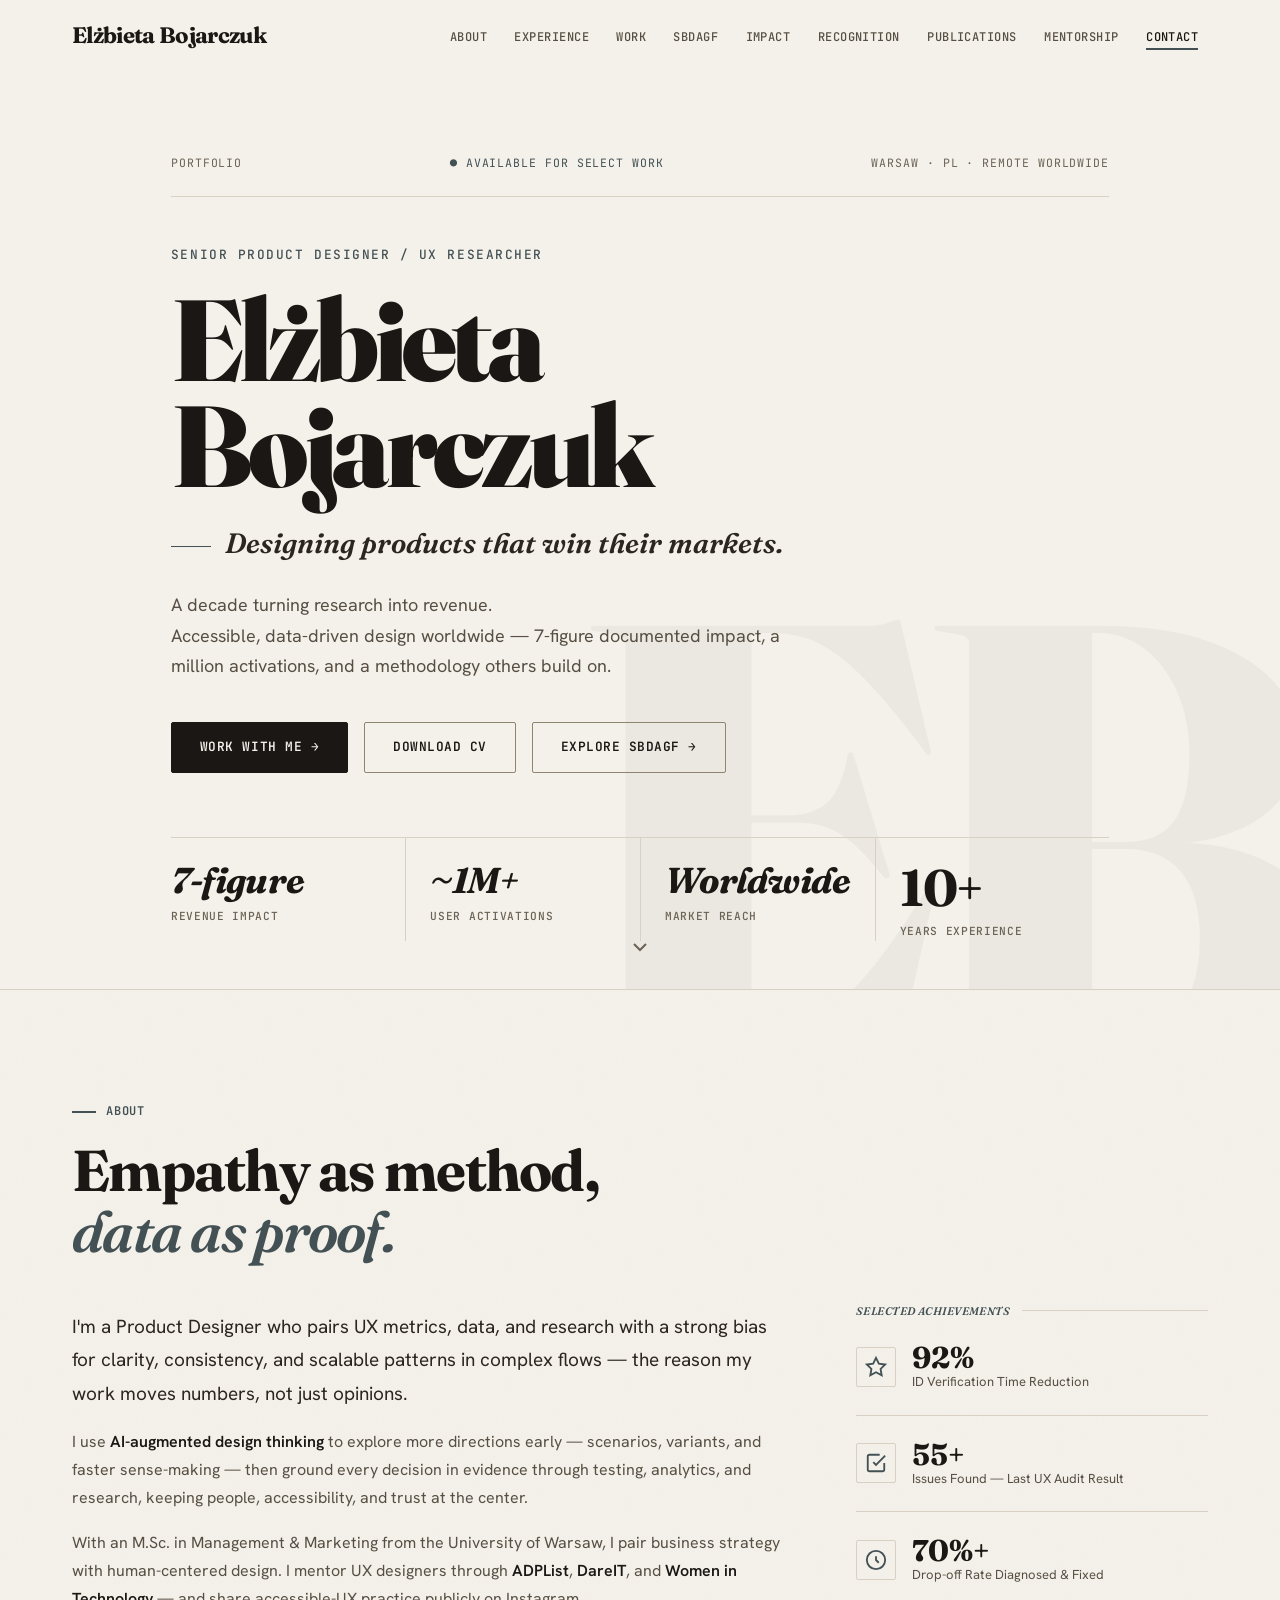
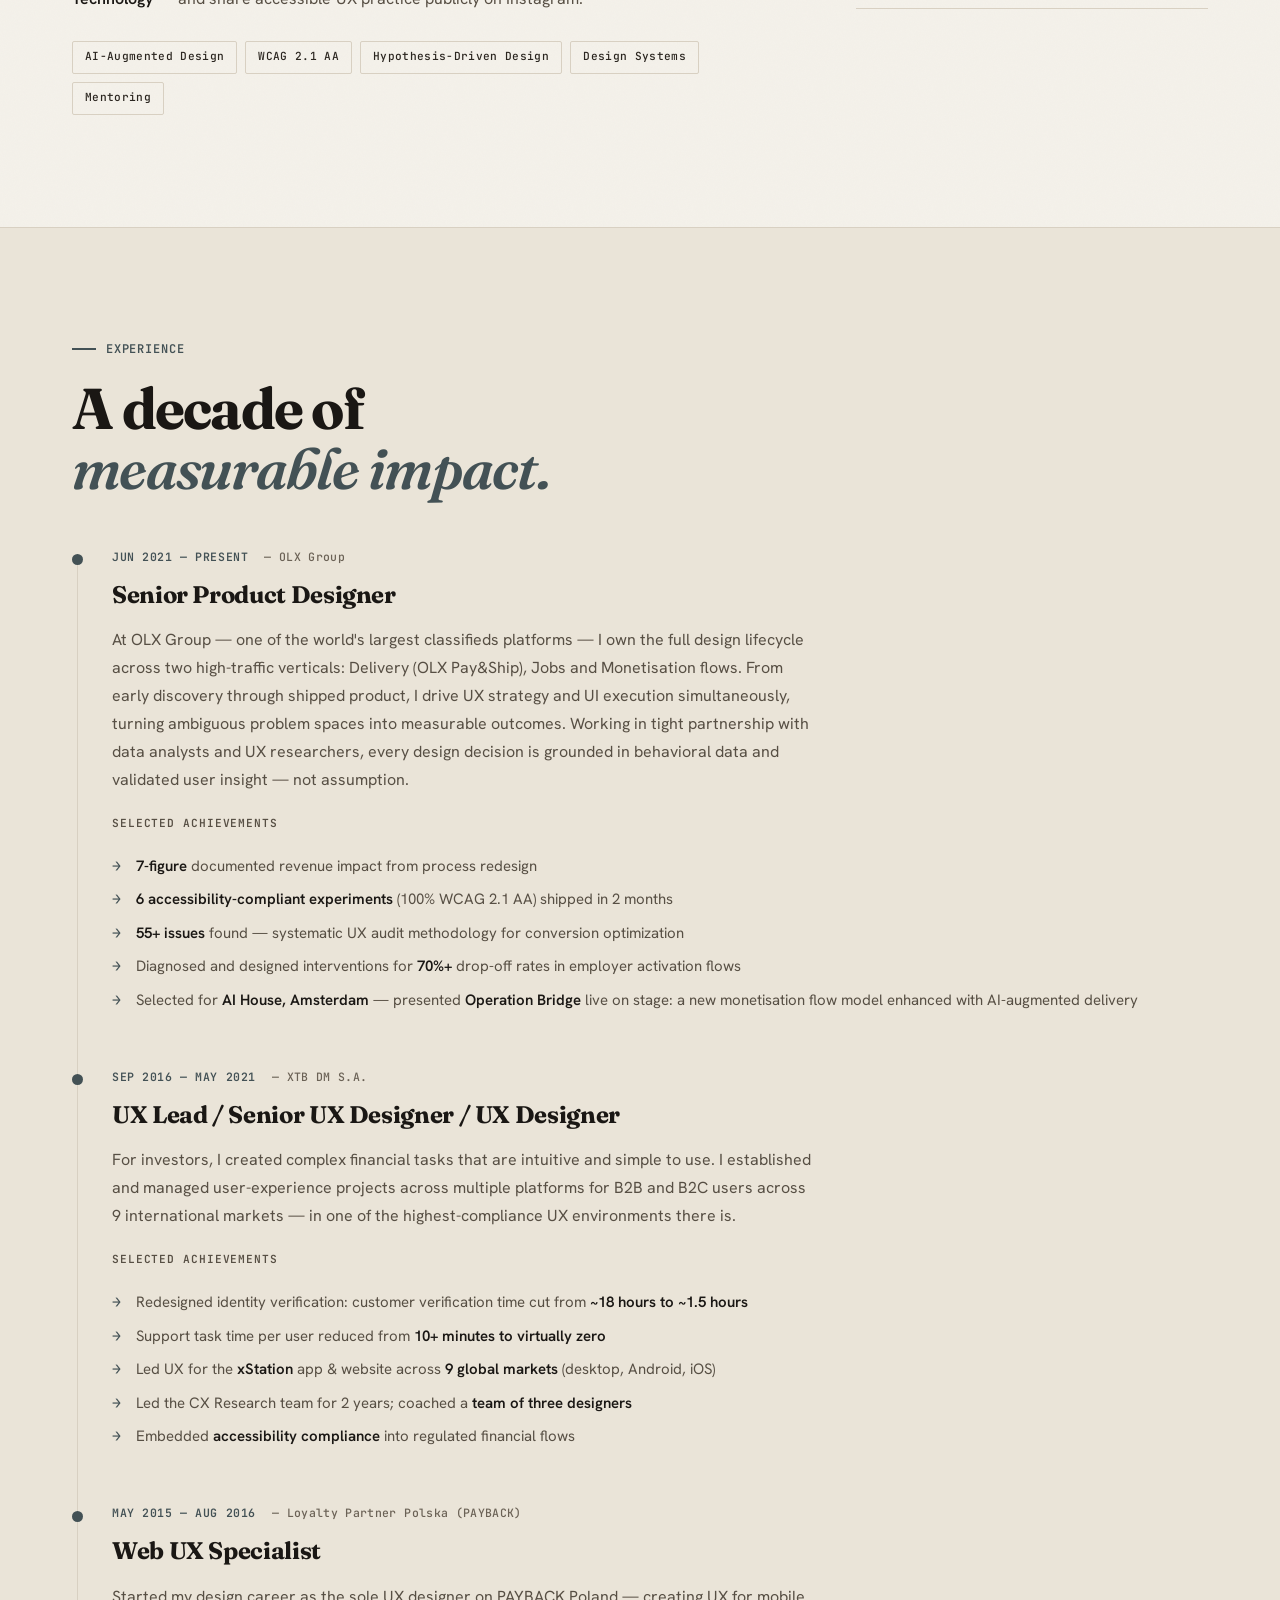
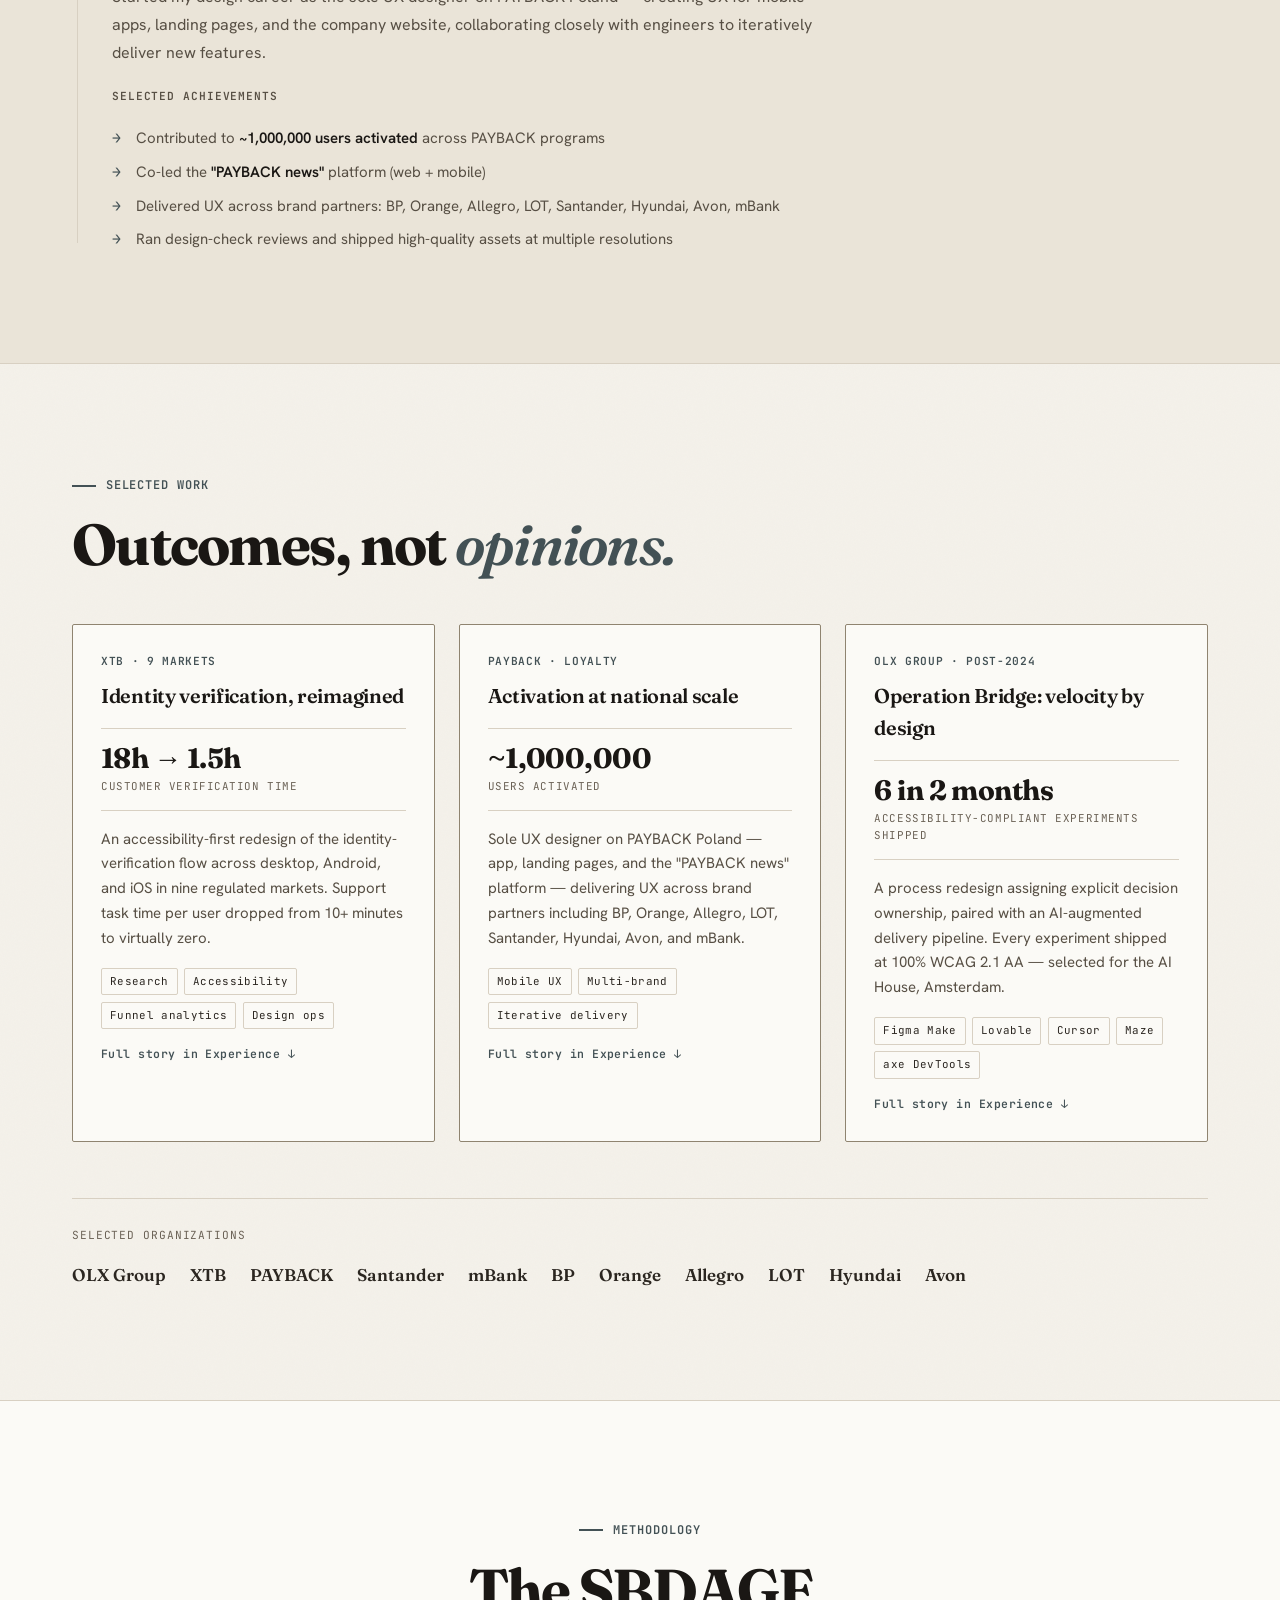
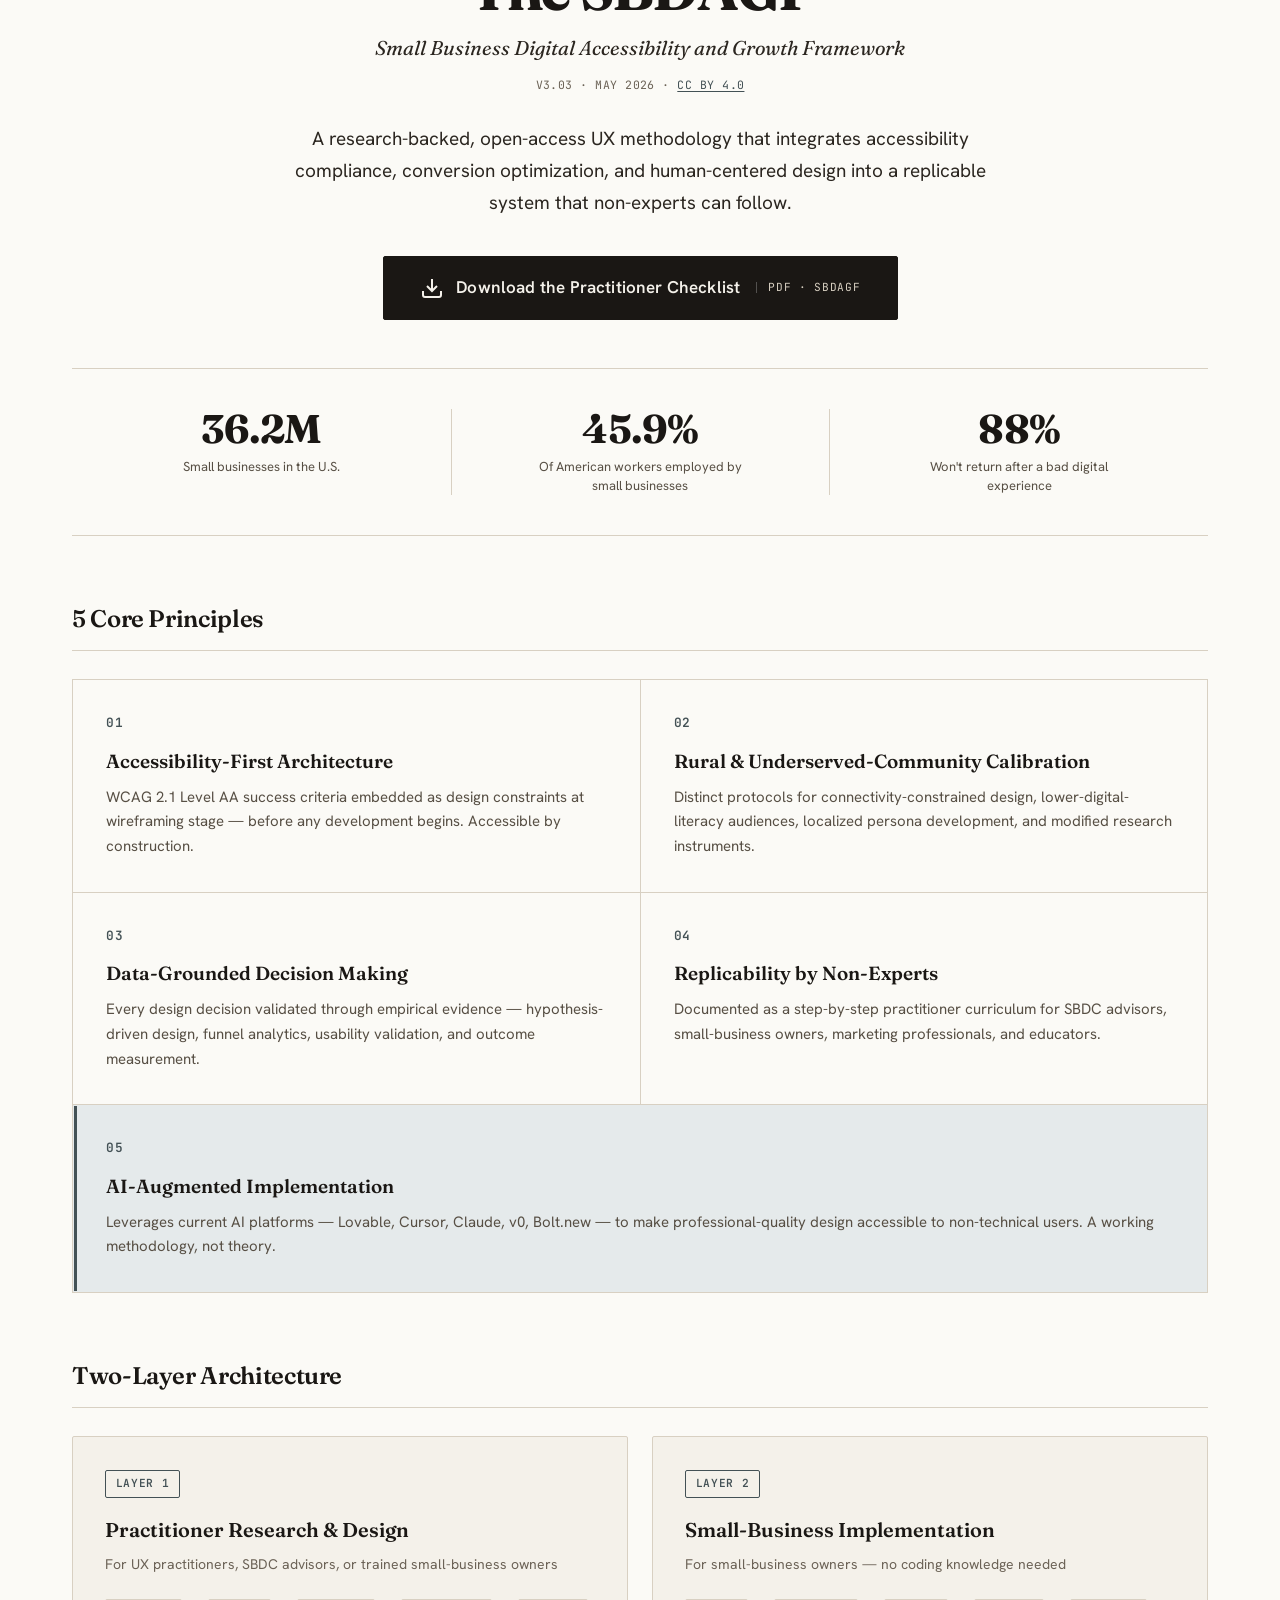
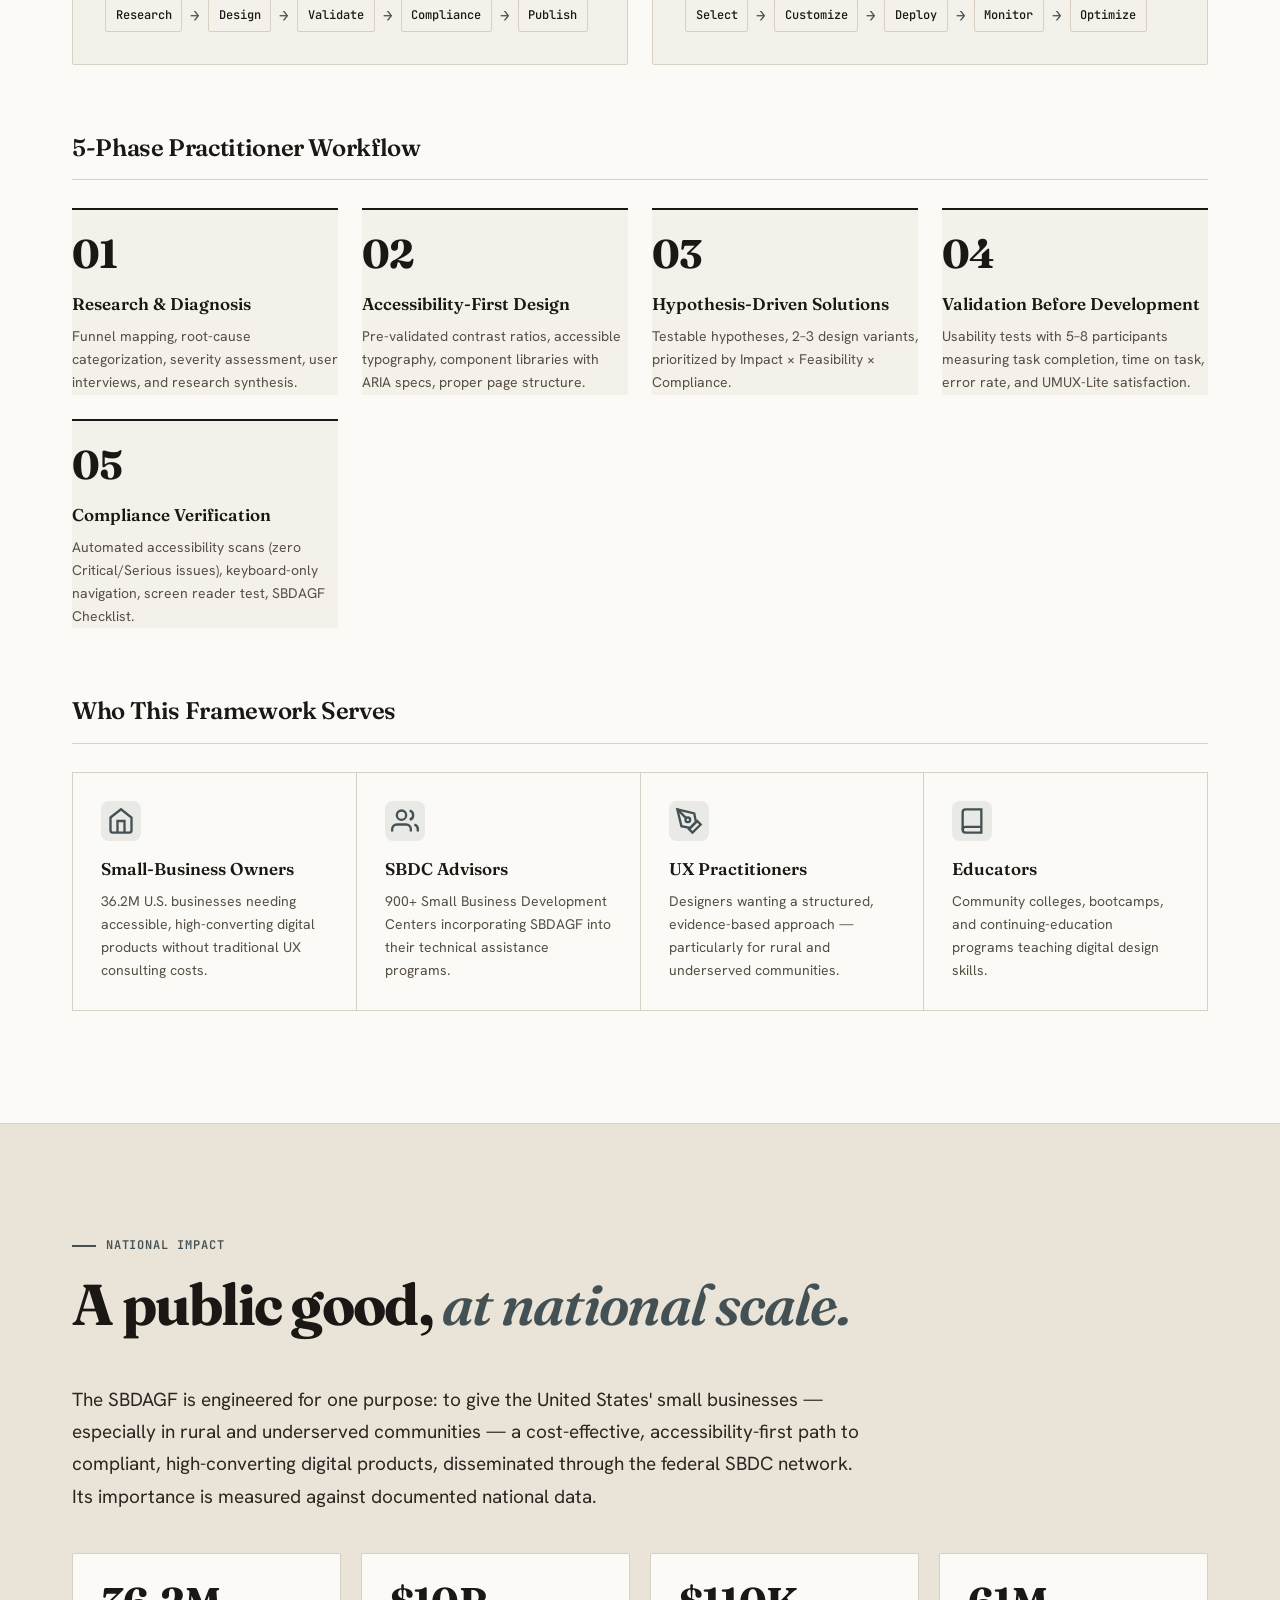
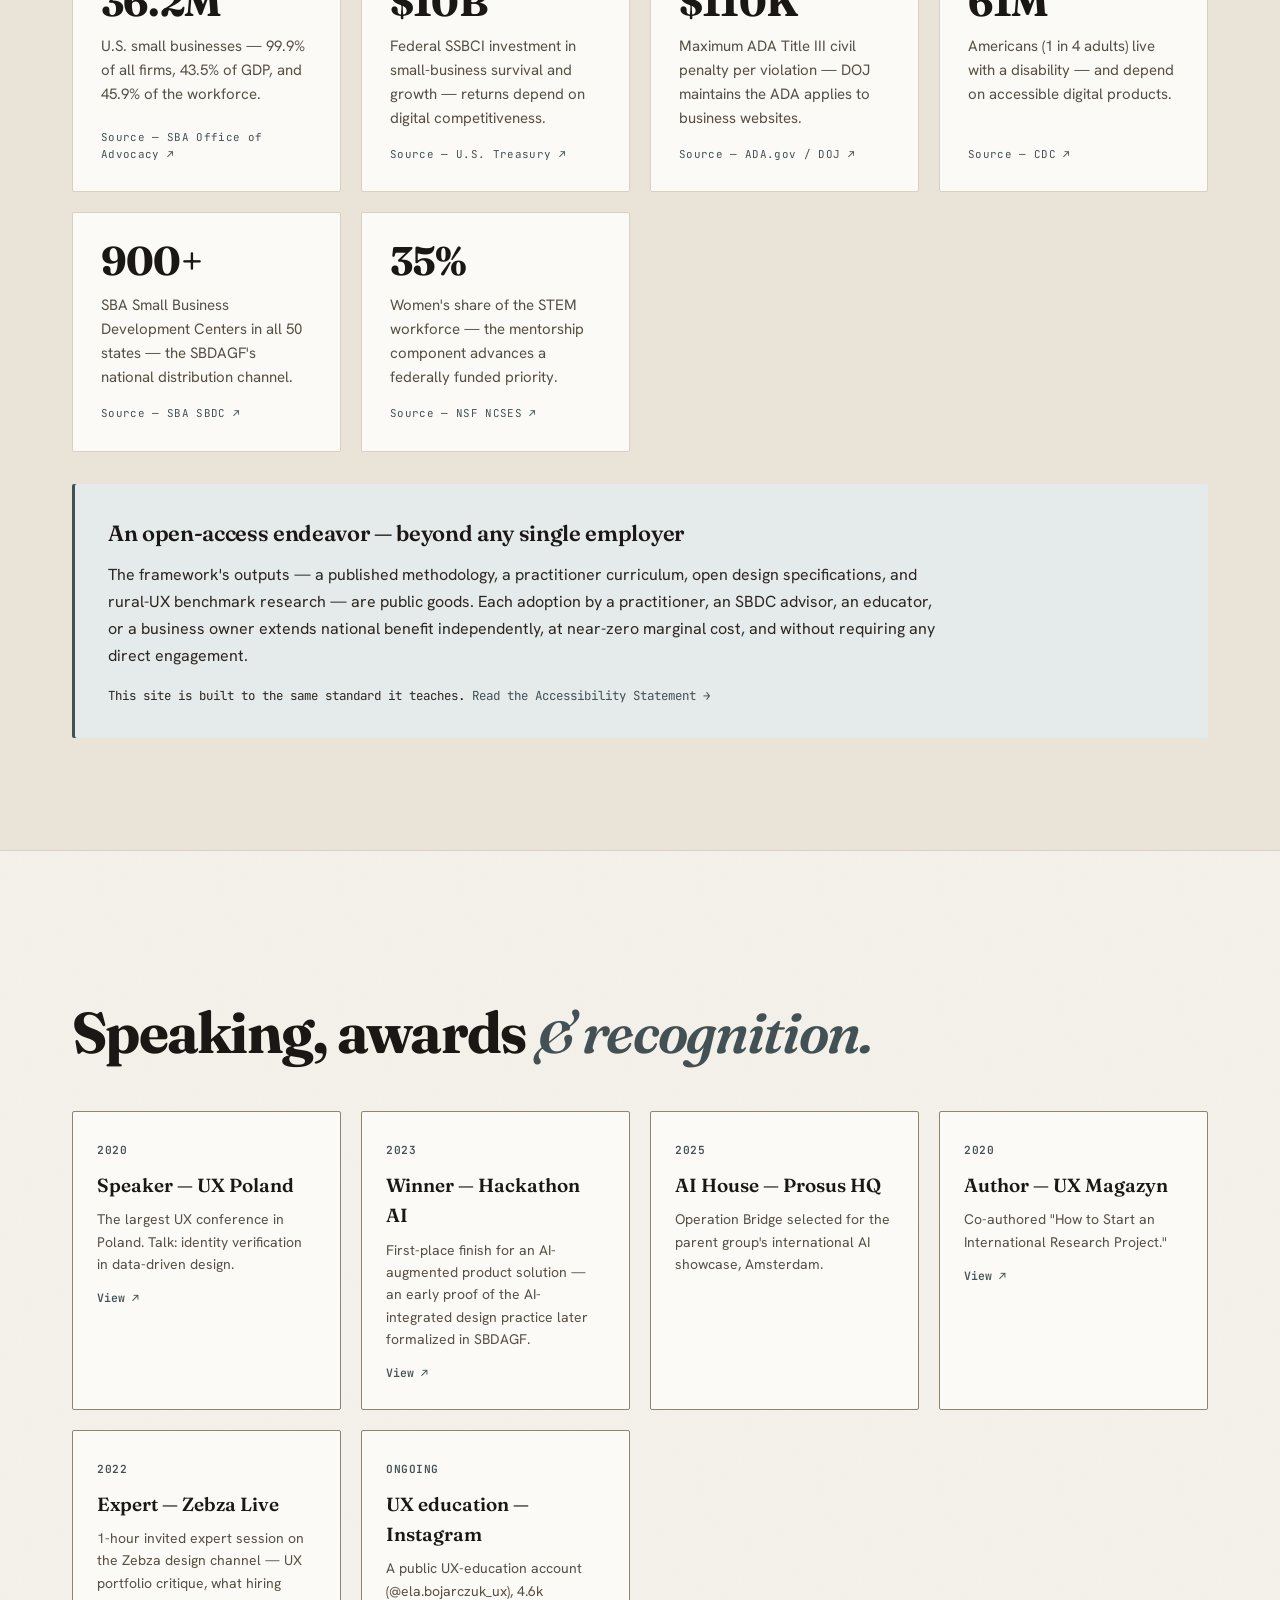
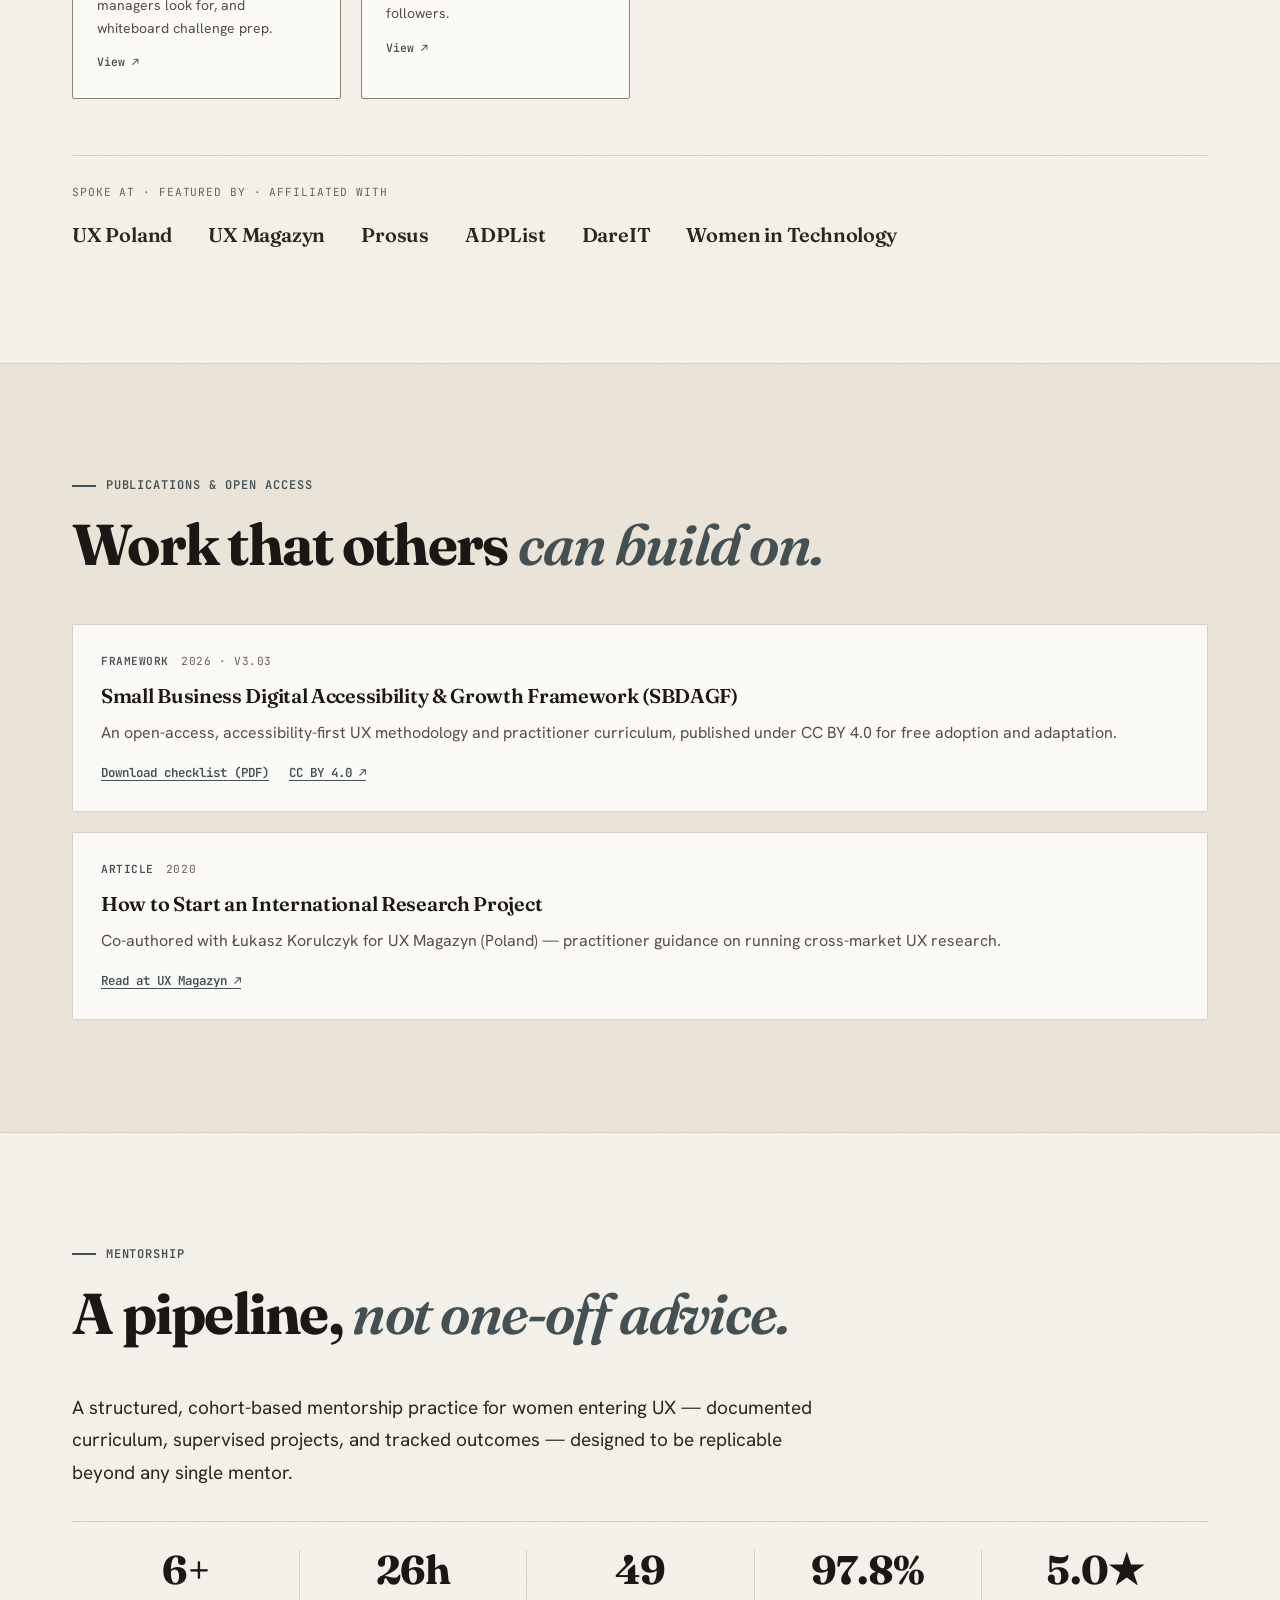
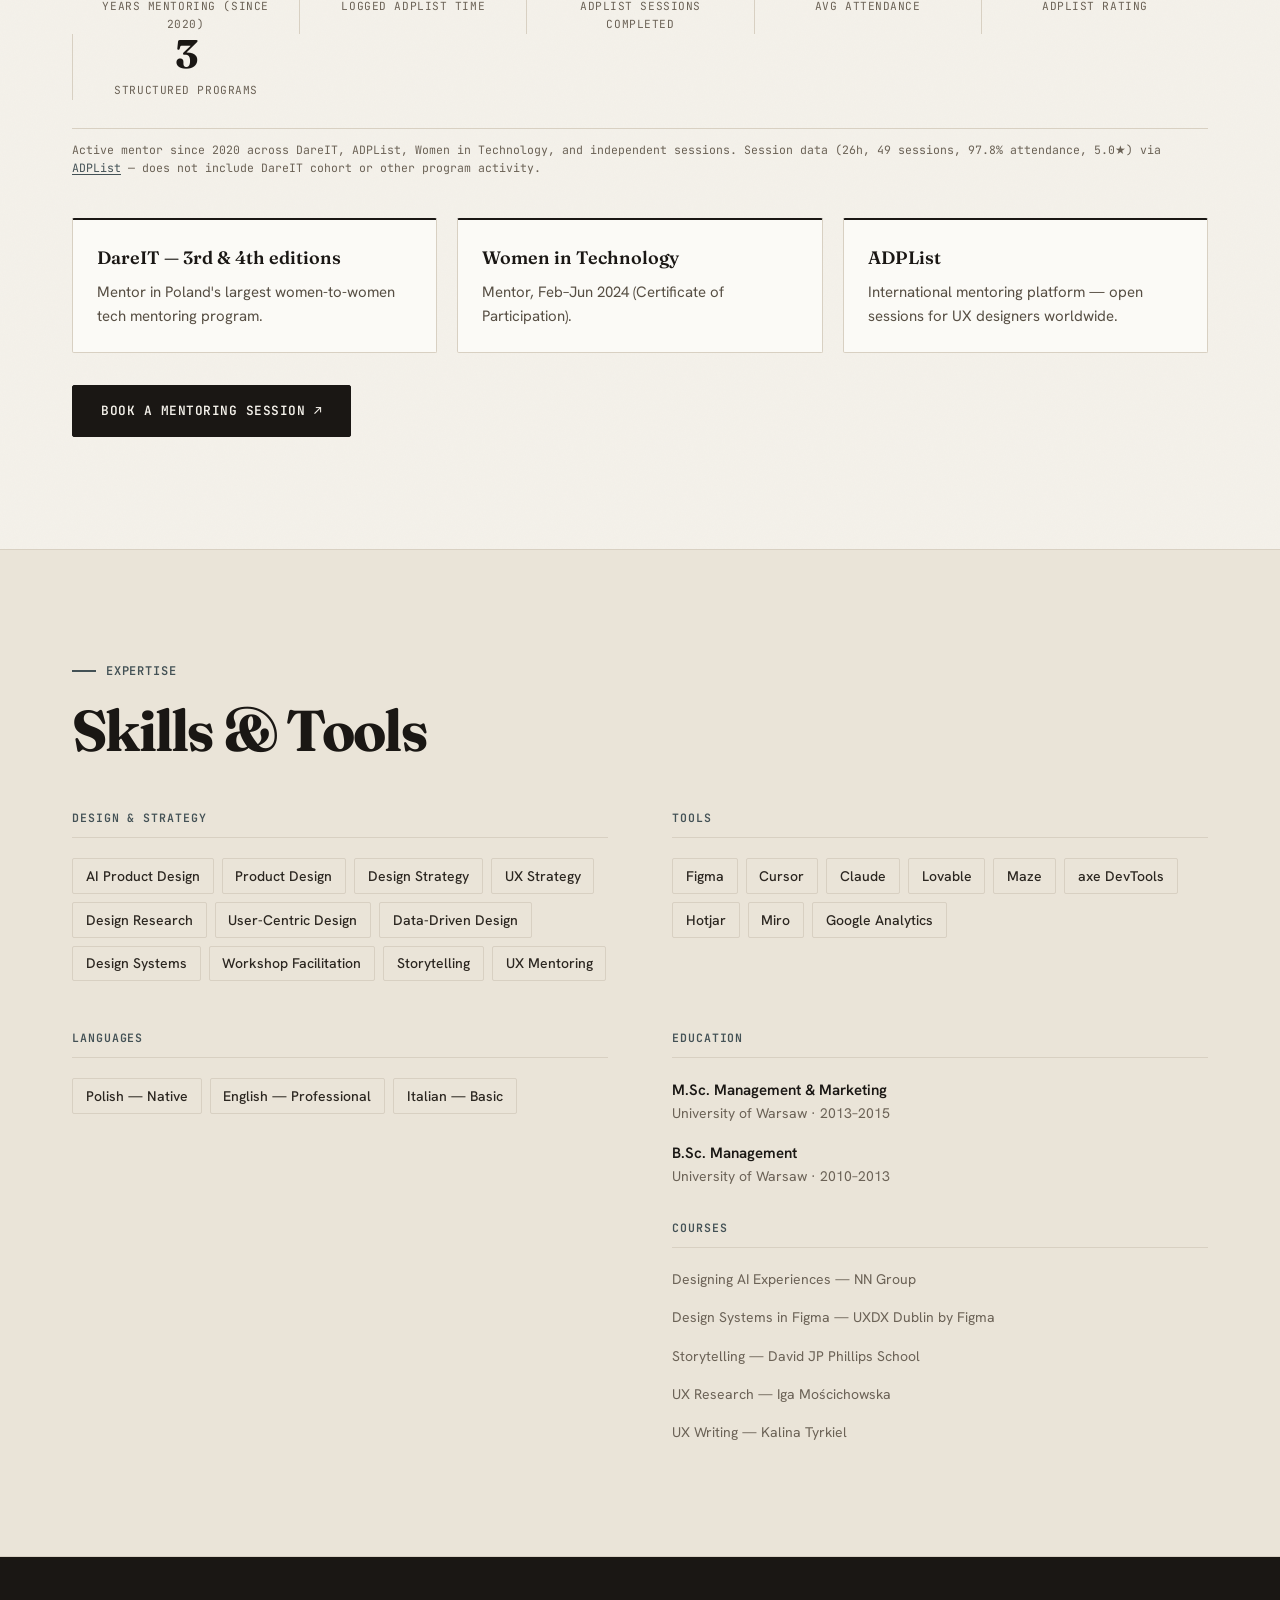
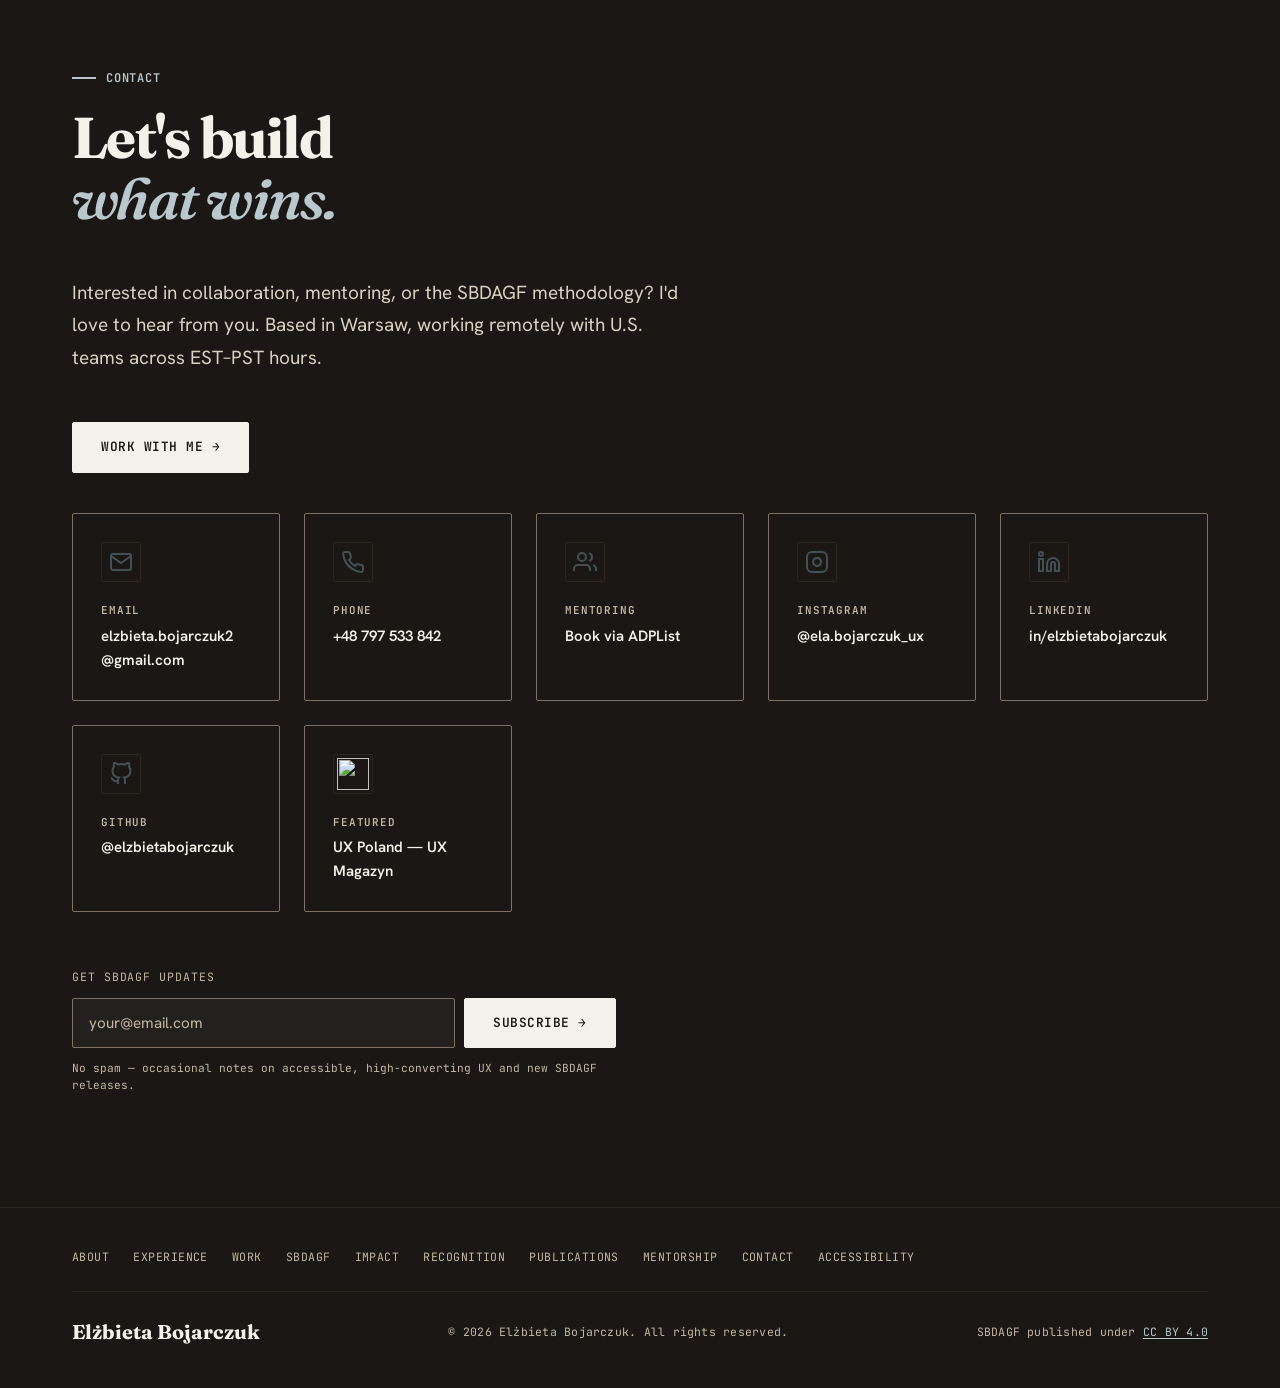
==== index.html @ 81448df8 "OLX role: remove "/ UX Designer", keep Senior Product Designer Co-Authored-By: Claude Sonnet 4.6 <no" ====
<!DOCTYPE html>
<html lang="en">
<head>
  <meta charset="UTF-8">
  <meta name="viewport" content="width=device-width, initial-scale=1.0, viewport-fit=cover">
  <title>Elżbieta Bojarczuk — Senior Product Designer & UX Researcher</title>
  <meta name="description" content="Elżbieta Bojarczuk is a Senior Product Designer with 10+ years building accessible, data-driven digital products across worldwide markets. Documented multi-million-dollar revenue impact. Creator of the SBDAGF methodology.">
  <meta name="author" content="Elżbieta Bojarczuk">
  <meta name="robots" content="index, follow, max-image-preview:large, max-snippet:-1, max-video-preview:-1">
  <meta name="theme-color" content="#f4f1ea">
  <meta name="apple-mobile-web-app-title" content="Elżbieta Bojarczuk">
  <meta name="apple-mobile-web-app-capable" content="yes">
  <meta name="mobile-web-app-capable" content="yes">
  <meta name="apple-mobile-web-app-status-bar-style" content="default">
  <link rel="apple-touch-icon" sizes="180x180" href="apple-touch-icon.png">
  <link rel="manifest" href="site.webmanifest">

  <!-- Open Graph -->
  <meta property="og:type" content="profile">
  <meta property="profile:first_name" content="Elżbieta">
  <meta property="profile:last_name" content="Bojarczuk">
  <meta property="og:site_name" content="Elżbieta Bojarczuk">
  <meta property="og:locale" content="en_US">
  <meta property="og:title" content="Elżbieta Bojarczuk — Senior Product Designer & UX Researcher">
  <meta property="og:description" content="10+ years designing accessible, data-driven digital products across worldwide markets. Creator of the open-access SBDAGF methodology for U.S. small businesses.">
  <meta property="og:image" content="https://elzbietabojarczuk.github.io/og-image.png">
  <meta property="og:image:type" content="image/png">
  <meta property="og:image:width" content="1200">
  <meta property="og:image:height" content="630">
  <meta property="og:image:alt" content="Elżbieta Bojarczuk — Senior Product Designer & UX Researcher">
  <meta property="og:url" content="https://elzbietabojarczuk.github.io">

  <!-- Twitter Card -->
  <meta name="twitter:card" content="summary_large_image">
  <meta name="twitter:title" content="Elżbieta Bojarczuk — Senior Product Designer & UX Researcher">
  <meta name="twitter:description" content="10+ years designing accessible, data-driven digital products. Creator of the open-access SBDAGF methodology.">
  <meta name="twitter:image" content="https://elzbietabojarczuk.github.io/og-image.png">
  <meta name="twitter:image:alt" content="Elżbieta Bojarczuk — Senior Product Designer & UX Researcher">

  <link rel="canonical" href="https://elzbietabojarczuk.github.io/">

  <!-- Favicon -->
  <link rel="icon" type="image/svg+xml" href="favicon.svg">
  <link rel="icon" type="image/png" sizes="32x32" href="favicon.png">

  <!-- Structured data: Person + CreativeWork (SBDAGF) -->
  <script type="application/ld+json">
  {
    "@context": "https://schema.org",
    "@type": "Person",
    "name": "Elżbieta Bojarczuk",
    "jobTitle": "Senior Product Designer & UX Researcher",
    "url": "https://elzbietabojarczuk.github.io/",
    "image": "https://elzbietabojarczuk.github.io/og-image.svg",
    "email": "mailto:elzbieta.bojarczuk2@gmail.com",
    "telephone": "+48797533842",
    "address": { "@type": "PostalAddress", "addressLocality": "Warsaw", "addressCountry": "PL" },
    "alumniOf": { "@type": "CollegeOrUniversity", "name": "University of Warsaw" },
    "knowsAbout": ["UX Research", "Product Design", "Web Accessibility", "WCAG 2.1", "Design Systems", "Conversion Optimization", "AI-Augmented Design"],
    "sameAs": [
      "https://www.linkedin.com/in/elzbietabojarczuk",
      "https://github.com/elzbietabojarczuk",
      "https://instagram.com/ela.bojarczuk_ux",
      "https://adplist.org/mentors/elzbieta-bojarczuk"
    ],
    "knowsLanguage": ["pl", "en", "it"],
    "worksFor": { "@type": "Organization", "name": "OLX Group" },
    "hasOccupation": {
      "@type": "Occupation",
      "name": "Product Designer",
      "occupationalCategory": "15-1255.01 Web and Digital Interface Designers"
    },
    "award": ["Hackathon AI Winner (2023)", "Speaker, UX Poland (2020)"],
    "subjectOf": {
      "@type": "Article",
      "name": "How to Start an International Research Project",
      "publisher": { "@type": "Organization", "name": "UX Magazyn" },
      "datePublished": "2020"
    },
    "creator": {
      "@type": "CreativeWork",
      "name": "Small Business Digital Accessibility and Growth Framework (SBDAGF)",
      "alternateName": "SBDAGF",
      "creativeWorkStatus": "Published",
      "version": "3.03",
      "license": "https://creativecommons.org/licenses/by/4.0/",
      "url": "https://elzbietabojarczuk.github.io/#sbdagf",
      "about": "An open-access, accessibility-first UX methodology for U.S. small businesses, designed for dissemination through the SBA Small Business Development Center network."
    }
  }
  </script>
  <script type="application/ld+json">
  {
    "@context": "https://schema.org",
    "@type": "ProfilePage",
    "name": "Elżbieta Bojarczuk — Portfolio",
    "url": "https://elzbietabojarczuk.github.io/",
    "inLanguage": "en",
    "isPartOf": {
      "@type": "WebSite",
      "name": "Elżbieta Bojarczuk",
      "url": "https://elzbietabojarczuk.github.io/"
    },
    "about": { "@type": "Person", "name": "Elżbieta Bojarczuk" }
  }
  </script>

  <!-- Fonts -->
  <link rel="preconnect" href="https://fonts.googleapis.com">
  <link rel="preconnect" href="https://fonts.gstatic.com" crossorigin>
  <link href="https://fonts.googleapis.com/css2?family=Fraunces:ital,opsz,wght@0,9..144,600;0,9..144,700;0,9..144,900;1,9..144,600;1,9..144,700&family=Hanken+Grotesk:wght@400;500;600;700&family=JetBrains+Mono:wght@400;500;600&display=swap" rel="stylesheet">

  <link rel="stylesheet" href="style.css">
</head>
<body>
  <a href="#main" class="skip-link">Skip to main content</a>

  <header class="site-header" role="banner">
    <nav class="nav" aria-label="Main navigation">
      <a href="#" class="nav-logo" aria-label="Elżbieta Bojarczuk — home">Elżbieta Bojarczuk</a>
      <ul class="nav-links" role="list">
        <li><a href="#about">About</a></li>
        <li><a href="#experience">Experience</a></li>
        <li><a href="#work">Work</a></li>
        <li><a href="#sbdagf">SBDAGF</a></li>
        <li><a href="#impact">Impact</a></li>
        <li><a href="#recognition">Recognition</a></li>
        <li><a href="#publications">Publications</a></li>
        <li><a href="#mentorship">Mentorship</a></li>
        <li><a href="#contact">Contact</a></li>
      </ul>
      <button class="nav-toggle" aria-label="Toggle navigation menu" aria-expanded="false" aria-controls="nav-links-id">
        <span></span><span></span><span></span>
      </button>
    </nav>
  </header>

  <main id="main">

    <!-- ── Hero ── -->
    <section class="hero" aria-labelledby="hero-heading">
      <span class="hero-mark" aria-hidden="true">EB</span>
      <div class="container">
        <div class="hero-rule reveal" aria-hidden="true">
          <span>Portfolio</span>
          <span class="accent">● Available for select work</span>
          <span>Warsaw · PL · Remote worldwide</span>
        </div>
        <div class="hero-layout">
          <p class="hero-kicker reveal">Senior Product Designer / UX Researcher</p>
          <h1 id="hero-heading" class="reveal">Elżbieta<br>Bojarczuk</h1>
          <p class="hero-role reveal reveal--delay-1">Designing products that win their markets.</p>
          <p class="hero-tagline reveal reveal--delay-1">A decade turning research into revenue.<br>Accessible, data-driven design worldwide — 7-figure documented impact, a million activations, and a methodology others build on.</p>
          <div class="hero-cta reveal reveal--delay-2">
            <a href="#contact" class="btn btn-primary">Work with me →</a>
            <a href="elzbieta-bojarczuk-cv.pdf" class="btn btn-outline" download>Download CV</a>
            <a href="#sbdagf" class="btn btn-outline">Explore SBDAGF →</a>
          </div>
        </div>
        <div class="hero-stats reveal reveal--delay-2" aria-label="Key impact metrics">
          <div class="stat-card">
            <span class="stat-number is-word">7-figure</span>
            <span class="stat-label">Revenue Impact</span>
          </div>
          <div class="stat-card">
            <span class="stat-number is-word">~1M+</span>
            <span class="stat-label">User Activations</span>
          </div>
          <div class="stat-card">
            <span class="stat-number is-word">Worldwide</span>
            <span class="stat-label">Market Reach</span>
          </div>
          <div class="stat-card">
            <span class="stat-number" data-target="10" data-suffix="+">0</span>
            <span class="stat-label">Years Experience</span>
          </div>
        </div>
      </div>
      <a href="#about" class="scroll-hint" aria-label="Scroll to about section">
        <svg viewBox="0 0 24 24" fill="none" stroke="currentColor" stroke-width="2" width="24" height="24" aria-hidden="true">
          <polyline points="6 9 12 15 18 9"/>
        </svg>
      </a>
    </section>

    <!-- ── About ── -->
    <section id="about" class="section" aria-labelledby="about-heading">
      <div class="container">
        <div class="section-label reveal" data-index="01">About</div>
        <h2 id="about-heading" class="section-heading reveal">Empathy as method,<br><em>data as proof.</em></h2>
        <div class="about-grid">
          <div class="about-text reveal">
            <p class="lead">I'm a Product Designer who pairs UX metrics, data, and research with a strong bias for clarity, consistency, and scalable patterns in complex flows — the reason my work moves numbers, not just opinions.</p>
            <p>I use <strong>AI-augmented design thinking</strong> to explore more directions early — scenarios, variants, and faster sense-making — then ground every decision in evidence through testing, analytics, and research, keeping people, accessibility, and trust at the center.</p>
            <p>With an M.Sc. in Management &amp; Marketing from the University of Warsaw, I pair business strategy with human-centered design. I mentor UX designers through <strong>ADPList</strong>, <strong>DareIT</strong>, and <strong>Women in Technology</strong> — and share accessible-UX practice publicly on Instagram.</p>
            <div class="about-badges">
              <span class="badge">AI-Augmented Design</span>
              <span class="badge">WCAG 2.1 AA</span>
              <span class="badge">Hypothesis-Driven Design</span>
              <span class="badge">Design Systems</span>
              <span class="badge">Mentoring</span>
            </div>
          </div>
          <div class="about-highlights reveal reveal--delay-1">
            <div class="highlight-card highlight-card--labeled">
              <div class="highlight-icon" aria-hidden="true">
                <svg viewBox="0 0 24 24" fill="none" stroke="currentColor" stroke-width="2" width="22" height="22"><path d="M12 2l3.09 6.26L22 9.27l-5 4.87 1.18 6.88L12 17.77l-6.18 3.25L7 14.14 2 9.27l6.91-1.01L12 2z"/></svg>
              </div>
              <span class="highlight-label">Selected Achievements</span>
              <span class="highlight-number">92%</span>
              <span class="highlight-text">ID Verification Time Reduction</span>
            </div>
            <div class="highlight-card">
              <div class="highlight-icon" aria-hidden="true">
                <svg viewBox="0 0 24 24" fill="none" stroke="currentColor" stroke-width="2" width="22" height="22"><path d="M9 11l3 3L22 4"/><path d="M21 12v7a2 2 0 0 1-2 2H5a2 2 0 0 1-2-2V5a2 2 0 0 1 2-2h11"/></svg>
              </div>
              <span class="highlight-number">55+</span>
              <span class="highlight-text">Issues Found — Last UX Audit Result</span>
            </div>
            <div class="highlight-card">
              <div class="highlight-icon" aria-hidden="true">
                <svg viewBox="0 0 24 24" fill="none" stroke="currentColor" stroke-width="2" width="22" height="22"><circle cx="12" cy="12" r="10"/><path d="M12 8v4l3 3"/></svg>
              </div>
              <span class="highlight-number">70%+</span>
              <span class="highlight-text">Drop-off Rate Diagnosed &amp; Fixed</span>
            </div>
          </div>
        </div>
      </div>
    </section>

    <!-- ── Experience ── -->
    <section id="experience" class="section section-alt" aria-labelledby="experience-heading">
      <div class="container">
        <div class="section-label reveal" data-index="02">Experience</div>
        <h2 id="experience-heading" class="section-heading reveal">A decade of<br><em>measurable impact.</em></h2>
        <ol class="timeline" role="list">

          <li class="timeline-item reveal">
            <div class="timeline-dot" aria-hidden="true"></div>
            <div class="timeline-body">
              <div class="timeline-meta">
                <span class="timeline-date">Jun 2021 — Present</span>
                <span class="timeline-company">OLX Group</span>
              </div>
              <h3 class="timeline-role">Senior Product Designer</h3>
              <p>At OLX Group — one of the world's largest classifieds platforms — I own the full design lifecycle across two high-traffic verticals: Delivery (OLX Pay&amp;Ship), Jobs and Monetisation flows. From early discovery through shipped product, I drive UX strategy and UI execution simultaneously, turning ambiguous problem spaces into measurable outcomes. Working in tight partnership with data analysts and UX researchers, every design decision is grounded in behavioral data and validated user insight — not assumption.</p>
              <p class="achievement-label">Selected achievements</p>
              <ul class="achievement-list" aria-label="Key achievements">
                <li><strong>7-figure</strong> documented revenue impact from process redesign</li>
                <li><strong>6 accessibility-compliant experiments</strong> (100% WCAG 2.1 AA) shipped in 2 months</li>
                <li><strong>55+ issues</strong> found — systematic UX audit methodology for conversion optimization</li>
                <li>Diagnosed and designed interventions for <strong>70%+</strong> drop-off rates in employer activation flows</li>
                <li>Selected for <strong>AI House, Amsterdam</strong> — presented <strong>Operation Bridge</strong> live on stage: a new monetisation flow model enhanced with AI-augmented delivery</li>
              </ul>
            </div>
          </li>

          <li class="timeline-item reveal reveal--delay-1">
            <div class="timeline-dot" aria-hidden="true"></div>
            <div class="timeline-body">
              <div class="timeline-meta">
                <span class="timeline-date">Sep 2016 — May 2021</span>
                <span class="timeline-company">XTB DM S.A.</span>
              </div>
              <h3 class="timeline-role">UX Lead / Senior UX Designer / UX Designer</h3>
              <p>For investors, I created complex financial tasks that are intuitive and simple to use. I established and managed user-experience projects across multiple platforms for B2B and B2C users across 9 international markets — in one of the highest-compliance UX environments there is.</p>
              <p class="achievement-label">Selected achievements</p>
              <ul class="achievement-list" aria-label="Key achievements">
                <li>Redesigned identity verification: customer verification time cut from <strong>~18 hours to ~1.5 hours</strong></li>
                <li>Support task time per user reduced from <strong>10+ minutes to virtually zero</strong></li>
                <li>Led UX for the <strong>xStation</strong> app &amp; website across <strong>9 global markets</strong> (desktop, Android, iOS)</li>
                <li>Led the CX Research team for 2 years; coached a <strong>team of three designers</strong></li>
                <li>Embedded <strong>accessibility compliance</strong> into regulated financial flows</li>
              </ul>
            </div>
          </li>

          <li class="timeline-item reveal reveal--delay-2">
            <div class="timeline-dot" aria-hidden="true"></div>
            <div class="timeline-body">
              <div class="timeline-meta">
                <span class="timeline-date">May 2015 — Aug 2016</span>
                <span class="timeline-company">Loyalty Partner Polska (PAYBACK)</span>
              </div>
              <h3 class="timeline-role">Web UX Specialist</h3>
              <p>Started my design career as the sole UX designer on PAYBACK Poland — creating UX for mobile apps, landing pages, and the company website, collaborating closely with engineers to iteratively deliver new features.</p>
              <p class="achievement-label">Selected achievements</p>
              <ul class="achievement-list" aria-label="Key achievements">
                <li>Contributed to <strong>~1,000,000 users activated</strong> across PAYBACK programs</li>
                <li>Co-led the <strong>"PAYBACK news"</strong> platform (web + mobile)</li>
                <li>Delivered UX across brand partners: BP, Orange, Allegro, LOT, Santander, Hyundai, Avon, mBank</li>
                <li>Ran design-check reviews and shipped high-quality assets at multiple resolutions</li>
              </ul>
            </div>
          </li>

        </ol>
      </div>
    </section>

    <!-- ── Case Studies ── -->
    <section id="work" class="section" aria-labelledby="work-heading">
      <div class="container">
        <div class="section-label reveal">Selected Work</div>
        <h2 id="work-heading" class="section-heading reveal">Outcomes, not <em>opinions.</em></h2>

        <div class="case-grid">
          <article class="case-card reveal">
            <span class="case-tag">XTB · 9 markets</span>
            <h3>Identity verification, reimagined</h3>
            <div class="case-metric">
              <span class="case-metric-num">18h → 1.5h</span>
              <span class="case-metric-label">Customer verification time</span>
            </div>
            <p>An accessibility-first redesign of the identity-verification flow across desktop, Android, and iOS in nine regulated markets. Support task time per user dropped from 10+ minutes to virtually zero.</p>
            <ul class="case-chips" aria-label="Methods">
              <li>Research</li><li>Accessibility</li><li>Funnel analytics</li><li>Design ops</li>
            </ul>
            <a class="case-more" href="#experience">Full story in Experience ↓</a>
          </article>

          <article class="case-card reveal reveal--delay-1">
            <span class="case-tag">PAYBACK · Loyalty</span>
            <h3>Activation at national scale</h3>
            <div class="case-metric">
              <span class="case-metric-num">~1,000,000</span>
              <span class="case-metric-label">Users activated</span>
            </div>
            <p>Sole UX designer on PAYBACK Poland — app, landing pages, and the "PAYBACK news" platform — delivering UX across brand partners including BP, Orange, Allegro, LOT, Santander, Hyundai, Avon, and mBank.</p>
            <ul class="case-chips" aria-label="Methods">
              <li>Mobile UX</li><li>Multi-brand</li><li>Iterative delivery</li>
            </ul>
            <a class="case-more" href="#experience">Full story in Experience ↓</a>
          </article>

          <article class="case-card reveal reveal--delay-2">
            <span class="case-tag">OLX Group · Post-2024</span>
            <h3>Operation Bridge: velocity by design</h3>
            <div class="case-metric">
              <span class="case-metric-num">6 in 2 months</span>
              <span class="case-metric-label">Accessibility-compliant experiments shipped</span>
            </div>
            <p>A process redesign assigning explicit decision ownership, paired with an AI-augmented delivery pipeline. Every experiment shipped at 100% WCAG 2.1 AA — selected for the AI House, Amsterdam.</p>
            <ul class="case-chips" aria-label="AI tool stack">
              <li>Figma Make</li><li>Lovable</li><li>Cursor</li><li>Maze</li><li>axe DevTools</li>
            </ul>
            <a class="case-more" href="#experience">Full story in Experience ↓</a>
          </article>
        </div>

        <div class="client-strip reveal" aria-label="Selected organizations">
          <span class="client-strip-label">Selected organizations</span>
          <ul role="list">
            <li>OLX Group</li><li>XTB</li><li>PAYBACK</li><li>Santander</li><li>mBank</li>
            <li>BP</li><li>Orange</li><li>Allegro</li><li>LOT</li><li>Hyundai</li><li>Avon</li>
          </ul>
        </div>
      </div>
    </section>

    <!-- ── SBDAGF ── -->
    <section id="sbdagf" class="section sbdagf-section" aria-labelledby="sbdagf-heading">
      <div class="container">
        <div class="sbdagf-intro reveal">
          <div class="section-label" data-index="03">Methodology</div>
          <h2 id="sbdagf-heading" class="section-heading">The SBDAGF</h2>
          <p class="sbdagf-full-name">Small Business Digital Accessibility and Growth Framework</p>
          <p class="sbdagf-license">v3.03 · May 2026 · <a href="https://creativecommons.org/licenses/by/4.0/" target="_blank" rel="noopener noreferrer">CC BY 4.0</a></p>
          <p class="lead sbdagf-lead">A research-backed, open-access UX methodology that integrates accessibility compliance, conversion optimization, and human-centered design into a replicable system that non-experts can follow.</p>
          <a class="pdf-download reveal" href="SBDAGF_practitioner_checklist.pdf" download>
            <svg class="pdf-download-icon" viewBox="0 0 24 24" fill="none" stroke="currentColor" stroke-width="2" width="24" height="24" aria-hidden="true"><path d="M21 15v4a2 2 0 0 1-2 2H5a2 2 0 0 1-2-2v-4"/><polyline points="7 10 12 15 17 10"/><line x1="12" y1="15" x2="12" y2="3"/></svg>
            <span class="pdf-download-label">Download the Practitioner Checklist</span>
            <span class="pdf-download-meta">PDF · SBDAGF</span>
          </a>
        </div>

        <div class="sbdagf-stats reveal reveal--delay-1">
          <div class="sbdagf-stat-item">
            <span class="sbdagf-stat-num">36.2M</span>
            <span class="sbdagf-stat-desc">Small businesses in the U.S.</span>
          </div>
          <div class="sbdagf-stat-item">
            <span class="sbdagf-stat-num">45.9%</span>
            <span class="sbdagf-stat-desc">Of American workers employed by small businesses</span>
          </div>
          <div class="sbdagf-stat-item">
            <span class="sbdagf-stat-num">88%</span>
            <span class="sbdagf-stat-desc">Won't return after a bad digital experience</span>
          </div>
        </div>

        <h3 class="subsection-heading reveal">5 Core Principles</h3>
        <div class="principles-grid">
          <article class="principle-card reveal">
            <div class="principle-num" aria-hidden="true">01</div>
            <h4>Accessibility-First Architecture</h4>
            <p>WCAG 2.1 Level AA success criteria embedded as design constraints at wireframing stage — before any development begins. Accessible by construction.</p>
          </article>
          <article class="principle-card reveal reveal--delay-1">
            <div class="principle-num" aria-hidden="true">02</div>
            <h4>Rural &amp; Underserved-Community Calibration</h4>
            <p>Distinct protocols for connectivity-constrained design, lower-digital-literacy audiences, localized persona development, and modified research instruments.</p>
          </article>
          <article class="principle-card reveal reveal--delay-2">
            <div class="principle-num" aria-hidden="true">03</div>
            <h4>Data-Grounded Decision Making</h4>
            <p>Every design decision validated through empirical evidence — hypothesis-driven design, funnel analytics, usability validation, and outcome measurement.</p>
          </article>
          <article class="principle-card reveal">
            <div class="principle-num" aria-hidden="true">04</div>
            <h4>Replicability by Non-Experts</h4>
            <p>Documented as a step-by-step practitioner curriculum for SBDC advisors, small-business owners, marketing professionals, and educators.</p>
          </article>
          <article class="principle-card principle-card--accent reveal reveal--delay-1">
            <div class="principle-num" aria-hidden="true">05</div>
            <h4>AI-Augmented Implementation</h4>
            <p>Leverages current AI platforms — Lovable, Cursor, Claude, v0, Bolt.new — to make professional-quality design accessible to non-technical users. A working methodology, not theory.</p>
          </article>
        </div>

        <h3 class="subsection-heading reveal">Two-Layer Architecture</h3>
        <div class="layers-grid">
          <article class="layer-card reveal">
            <span class="layer-badge">Layer 1</span>
            <h4>Practitioner Research &amp; Design</h4>
            <p class="layer-audience">For UX practitioners, SBDC advisors, or trained small-business owners</p>
            <div class="flow-row" aria-label="Workflow: Research → Design → Validate → Compliance → Publish">
              <span class="flow-step">Research</span>
              <span class="flow-arrow" aria-hidden="true">→</span>
              <span class="flow-step">Design</span>
              <span class="flow-arrow" aria-hidden="true">→</span>
              <span class="flow-step">Validate</span>
              <span class="flow-arrow" aria-hidden="true">→</span>
              <span class="flow-step">Compliance</span>
              <span class="flow-arrow" aria-hidden="true">→</span>
              <span class="flow-step">Publish</span>
            </div>
          </article>
          <article class="layer-card reveal reveal--delay-1">
            <span class="layer-badge">Layer 2</span>
            <h4>Small-Business Implementation</h4>
            <p class="layer-audience">For small-business owners — no coding knowledge needed</p>
            <div class="flow-row" aria-label="Workflow: Select → Customize → Deploy → Monitor → Optimize">
              <span class="flow-step">Select</span>
              <span class="flow-arrow" aria-hidden="true">→</span>
              <span class="flow-step">Customize</span>
              <span class="flow-arrow" aria-hidden="true">→</span>
              <span class="flow-step">Deploy</span>
              <span class="flow-arrow" aria-hidden="true">→</span>
              <span class="flow-step">Monitor</span>
              <span class="flow-arrow" aria-hidden="true">→</span>
              <span class="flow-step">Optimize</span>
            </div>
          </article>
        </div>

        <h3 class="subsection-heading reveal">5-Phase Practitioner Workflow</h3>
        <div class="phases-grid">
          <article class="phase-card reveal">
            <span class="phase-num" aria-hidden="true">01</span>
            <h4>Research &amp; Diagnosis</h4>
            <p>Funnel mapping, root-cause categorization, severity assessment, user interviews, and research synthesis.</p>
          </article>
          <article class="phase-card reveal reveal--delay-1">
            <span class="phase-num" aria-hidden="true">02</span>
            <h4>Accessibility-First Design</h4>
            <p>Pre-validated contrast ratios, accessible typography, component libraries with ARIA specs, proper page structure.</p>
          </article>
          <article class="phase-card reveal reveal--delay-2">
            <span class="phase-num" aria-hidden="true">03</span>
            <h4>Hypothesis-Driven Solutions</h4>
            <p>Testable hypotheses, 2–3 design variants, prioritized by Impact × Feasibility × Compliance.</p>
          </article>
          <article class="phase-card reveal">
            <span class="phase-num" aria-hidden="true">04</span>
            <h4>Validation Before Development</h4>
            <p>Usability tests with 5–8 participants measuring task completion, time on task, error rate, and UMUX-Lite satisfaction.</p>
          </article>
          <article class="phase-card reveal reveal--delay-1">
            <span class="phase-num" aria-hidden="true">05</span>
            <h4>Compliance Verification</h4>
            <p>Automated accessibility scans (zero Critical/Serious issues), keyboard-only navigation, screen reader test, SBDAGF Checklist.</p>
          </article>
        </div>

        <h3 class="subsection-heading reveal">Who This Framework Serves</h3>
        <div class="audience-grid">
          <div class="audience-card reveal">
            <div class="audience-icon" aria-hidden="true"><svg viewBox="0 0 24 24" fill="none" stroke="currentColor" stroke-width="2" width="28" height="28"><path d="M3 9l9-7 9 7v11a2 2 0 0 1-2 2H5a2 2 0 0 1-2-2z"/><polyline points="9 22 9 12 15 12 15 22"/></svg></div>
            <h4>Small-Business Owners</h4>
            <p>36.2M U.S. businesses needing accessible, high-converting digital products without traditional UX consulting costs.</p>
          </div>
          <div class="audience-card reveal reveal--delay-1">
            <div class="audience-icon" aria-hidden="true"><svg viewBox="0 0 24 24" fill="none" stroke="currentColor" stroke-width="2" width="28" height="28"><path d="M17 21v-2a4 4 0 0 0-4-4H5a4 4 0 0 0-4 4v2"/><circle cx="9" cy="7" r="4"/><path d="M23 21v-2a4 4 0 0 0-3-3.87"/><path d="M16 3.13a4 4 0 0 1 0 7.75"/></svg></div>
            <h4>SBDC Advisors</h4>
            <p>900+ Small Business Development Centers incorporating SBDAGF into their technical assistance programs.</p>
          </div>
          <div class="audience-card reveal reveal--delay-2">
            <div class="audience-icon" aria-hidden="true"><svg viewBox="0 0 24 24" fill="none" stroke="currentColor" stroke-width="2" width="28" height="28"><path d="M12 19l7-7 3 3-7 7-3-3z"/><path d="M18 13l-1.5-7.5L2 2l3.5 14.5L13 18l5-5z"/><path d="M2 2l7.586 7.586"/><circle cx="11" cy="11" r="2"/></svg></div>
            <h4>UX Practitioners</h4>
            <p>Designers wanting a structured, evidence-based approach — particularly for rural and underserved communities.</p>
          </div>
          <div class="audience-card reveal">
            <div class="audience-icon" aria-hidden="true"><svg viewBox="0 0 24 24" fill="none" stroke="currentColor" stroke-width="2" width="28" height="28"><path d="M4 19.5A2.5 2.5 0 0 1 6.5 17H20"/><path d="M6.5 2H20v20H6.5A2.5 2.5 0 0 1 4 19.5v-15A2.5 2.5 0 0 1 6.5 2z"/></svg></div>
            <h4>Educators</h4>
            <p>Community colleges, bootcamps, and continuing-education programs teaching digital design skills.</p>
          </div>
        </div>
      </div>
    </section>

    <!-- ── National Impact ── -->
    <section id="impact" class="section section-alt" aria-labelledby="impact-heading">
      <div class="container">
        <div class="section-label reveal">National Impact</div>
        <h2 id="impact-heading" class="section-heading reveal">A public good, <em>at national scale.</em></h2>
        <p class="lead impact-lead reveal">The SBDAGF is engineered for one purpose: to give the United States' small businesses — especially in rural and underserved communities — a cost-effective, accessibility-first path to compliant, high-converting digital products, disseminated through the federal SBDC network. Its importance is measured against documented national data.</p>

        <div class="impact-grid">
          <article class="impact-card reveal">
            <span class="impact-num">36.2M</span>
            <p>U.S. small businesses — 99.9% of all firms, 43.5% of GDP, and 45.9% of the workforce.</p>
            <a class="impact-source" href="https://advocacy.sba.gov/2026/02/03/frequently-asked-questions-about-small-business-2026/" target="_blank" rel="noopener noreferrer">Source — SBA Office of Advocacy ↗</a>
          </article>
          <article class="impact-card reveal reveal--delay-1">
            <span class="impact-num">$10B</span>
            <p>Federal SSBCI investment in small-business survival and growth — returns depend on digital competitiveness.</p>
            <a class="impact-source" href="https://home.treasury.gov/policy-issues/small-business-programs/state-small-business-credit-initiative-ssbci" target="_blank" rel="noopener noreferrer">Source — U.S. Treasury ↗</a>
          </article>
          <article class="impact-card reveal reveal--delay-2">
            <span class="impact-num">$110K</span>
            <p>Maximum ADA Title III civil penalty per violation — DOJ maintains the ADA applies to business websites.</p>
            <a class="impact-source" href="https://www.ada.gov/resources/web-guidance/" target="_blank" rel="noopener noreferrer">Source — ADA.gov / DOJ ↗</a>
          </article>
          <article class="impact-card reveal">
            <span class="impact-num">61M</span>
            <p>Americans (1 in 4 adults) live with a disability — and depend on accessible digital products.</p>
            <a class="impact-source" href="https://www.cdc.gov/disability-and-health/articles-documents/disability-impacts-all-of-us-infographic.html" target="_blank" rel="noopener noreferrer">Source — CDC ↗</a>
          </article>
          <article class="impact-card reveal reveal--delay-1">
            <span class="impact-num">900+</span>
            <p>SBA Small Business Development Centers in all 50 states — the SBDAGF's national distribution channel.</p>
            <a class="impact-source" href="https://www.sba.gov/local-assistance/resource-partners/small-business-development-centers-sbdc" target="_blank" rel="noopener noreferrer">Source — SBA SBDC ↗</a>
          </article>
          <article class="impact-card reveal reveal--delay-2">
            <span class="impact-num">35%</span>
            <p>Women's share of the STEM workforce — the mentorship component advances a federally funded priority.</p>
            <a class="impact-source" href="https://ncses.nsf.gov/" target="_blank" rel="noopener noreferrer">Source — NSF NCSES ↗</a>
          </article>
        </div>

        <div class="impact-callout reveal">
          <h3>An open-access endeavor — beyond any single employer</h3>
          <p>The framework's outputs — a published methodology, a practitioner curriculum, open design specifications, and rural-UX benchmark research — are public goods. Each adoption by a practitioner, an SBDC advisor, an educator, or a business owner extends national benefit independently, at near-zero marginal cost, and without requiring any direct engagement.</p>
          <p class="impact-a11y-note">This site is built to the same standard it teaches. <a href="accessibility.html">Read the Accessibility Statement →</a></p>
        </div>
      </div>
    </section>

    <!-- ── Recognition ── -->
    <section id="recognition" class="section" aria-labelledby="recognition-heading">
      <div class="container">
        <div class="section-label reveal">Recognition</div>
        <h2 id="recognition-heading" class="section-heading reveal">Speaking, awards <em>&amp; recognition.</em></h2>

        <div class="recognition-grid">
          <a class="rec-card reveal" href="https://uxmagazyn.pl/discover-ux-poland-relacja-z-drugiego-dnia-ux-poland-karolina-plaskowicka/" target="_blank" rel="noopener noreferrer">
            <span class="rec-year">2020</span>
            <h3>Speaker — UX Poland</h3>
            <p>The largest UX conference in Poland. Talk: identity verification in data-driven design.</p>
            <span class="rec-go" aria-hidden="true">View ↗</span>
          </a>
          <a class="rec-card reveal reveal--delay-1" href="https://www.linkedin.com/feed/update/urn:li:activity:7110291198749159424/" target="_blank" rel="noopener noreferrer">
            <span class="rec-year">2023</span>
            <h3>Winner — Hackathon AI</h3>
            <p>First-place finish for an AI-augmented product solution — an early proof of the AI-integrated design practice later formalized in SBDAGF.</p>
            <span class="rec-go" aria-hidden="true">View ↗</span>
          </a>
          <div class="rec-card reveal reveal--delay-2">
            <span class="rec-year">2025</span>
            <h3>AI House — Prosus HQ</h3>
            <p>Operation Bridge selected for the parent group's international AI showcase, Amsterdam.</p>
          </div>
          <a class="rec-card reveal" href="https://uxmagazyn.pl/produkt/numer-4/" target="_blank" rel="noopener noreferrer">
            <span class="rec-year">2020</span>
            <h3>Author — UX Magazyn</h3>
            <p>Co-authored "How to Start an International Research Project."</p>
            <span class="rec-go" aria-hidden="true">View ↗</span>
          </a>
          <a class="rec-card reveal reveal--delay-1" href="https://zebza.net/live-czego-brakuje-w-twoim-portfolio/" target="_blank" rel="noopener noreferrer">
            <span class="rec-year">2022</span>
            <h3>Expert — Zebza Live</h3>
            <p>1-hour invited expert session on the Zebza design channel — UX portfolio critique, what hiring managers look for, and whiteboard challenge prep.</p>
            <span class="rec-go" aria-hidden="true">View ↗</span>
          </a>
          <a class="rec-card reveal reveal--delay-2" href="https://instagram.com/ela.bojarczuk_ux" target="_blank" rel="noopener noreferrer">
            <span class="rec-year">Ongoing</span>
            <h3>UX education — Instagram</h3>
            <p>A public UX-education account (@ela.bojarczuk_ux), 4.6k followers.</p>
            <span class="rec-go" aria-hidden="true">View ↗</span>
          </a>
        </div>

        <div class="logo-wall reveal" aria-label="Featured and affiliated">
          <span class="logo-wall-label">Spoke at · featured by · affiliated with</span>
          <ul role="list">
            <li>UX Poland</li><li>UX Magazyn</li><li>Prosus</li><li>ADPList</li><li>DareIT</li><li>Women in Technology</li>
          </ul>
        </div>
      </div>
    </section>

    <!-- ── Publications ── -->
    <section id="publications" class="section section-alt" aria-labelledby="publications-heading">
      <div class="container">
        <div class="section-label reveal">Publications &amp; Open Access</div>
        <h2 id="publications-heading" class="section-heading reveal">Work that others <em>can build on.</em></h2>

        <ul class="pub-list reveal" role="list">
          <li class="pub-item">
            <div class="pub-meta"><span class="pub-type">Framework</span><span class="pub-date">2026 · v3.03</span></div>
            <h3>Small Business Digital Accessibility &amp; Growth Framework (SBDAGF)</h3>
            <p>An open-access, accessibility-first UX methodology and practitioner curriculum, published under CC BY 4.0 for free adoption and adaptation.</p>
            <div class="pub-actions">
              <a class="pub-link" href="SBDAGF_practitioner_checklist.pdf" download>Download checklist (PDF)</a>
              <a class="pub-link" href="https://creativecommons.org/licenses/by/4.0/" target="_blank" rel="noopener noreferrer">CC BY 4.0 ↗</a>
            </div>
          </li>
          <li class="pub-item">
            <div class="pub-meta"><span class="pub-type">Article</span><span class="pub-date">2020</span></div>
            <h3>How to Start an International Research Project</h3>
            <p>Co-authored with Łukasz Korulczyk for UX Magazyn (Poland) — practitioner guidance on running cross-market UX research.</p>
            <div class="pub-actions">
              <a class="pub-link" href="https://uxmagazyn.pl/produkt/numer-4/" target="_blank" rel="noopener noreferrer">Read at UX Magazyn ↗</a>
            </div>
          </li>
        </ul>
      </div>
    </section>

    <!-- ── Mentorship ── -->
    <section id="mentorship" class="section" aria-labelledby="mentorship-heading">
      <div class="container">
        <div class="section-label reveal">Mentorship</div>
        <h2 id="mentorship-heading" class="section-heading reveal">A pipeline, <em>not one-off advice.</em></h2>
        <p class="lead mentor-lead reveal">A structured, cohort-based mentorship practice for women entering UX — documented curriculum, supervised projects, and tracked outcomes — designed to be replicable beyond any single mentor.</p>

        <div class="mentor-stats reveal" aria-label="Mentoring activity">
          <div class="mentor-stat">
            <span class="mentor-stat-num">6+</span>
            <span class="mentor-stat-label">Years mentoring (since 2020)</span>
          </div>
          <div class="mentor-stat">
            <span class="mentor-stat-num">26h</span>
            <span class="mentor-stat-label">Logged ADPList time</span>
          </div>
          <div class="mentor-stat">
            <span class="mentor-stat-num">49</span>
            <span class="mentor-stat-label">ADPList sessions completed</span>
          </div>
          <div class="mentor-stat">
            <span class="mentor-stat-num">97.8%</span>
            <span class="mentor-stat-label">Avg attendance</span>
          </div>
          <div class="mentor-stat">
            <span class="mentor-stat-num">5.0★</span>
            <span class="mentor-stat-label">ADPList rating</span>
          </div>
          <div class="mentor-stat">
            <span class="mentor-stat-num">3</span>
            <span class="mentor-stat-label">Structured programs</span>
          </div>
        </div>
        <p class="mentor-source reveal">Active mentor since 2020 across DareIT, ADPList, Women in Technology, and independent sessions. Session data (26h, 49 sessions, 97.8% attendance, 5.0★) via <a href="https://adplist.org/mentors/elzbieta-bojarczuk" target="_blank" rel="noopener noreferrer">ADPList</a> — does not include DareIT cohort or other program activity.</p>

        <div class="mentor-grid">
          <div class="mentor-card reveal">
            <h3>DareIT — 3rd &amp; 4th editions</h3>
            <p>Mentor in Poland's largest women-to-women tech mentoring program.</p>
          </div>
          <div class="mentor-card reveal reveal--delay-1">
            <h3>Women in Technology</h3>
            <p>Mentor, Feb–Jun 2024 (Certificate of Participation).</p>
          </div>
          <div class="mentor-card reveal reveal--delay-2">
            <h3>ADPList</h3>
            <p>International mentoring platform — open sessions for UX designers worldwide.</p>
          </div>
        </div>

        <a class="btn btn-primary mentor-cta reveal" href="https://adplist.org/mentors/elzbieta-bojarczuk" target="_blank" rel="noopener noreferrer">Book a mentoring session ↗</a>
      </div>
    </section>

    <!-- ── Skills ── -->
    <section id="skills" class="section section-alt" aria-labelledby="skills-heading">
      <div class="container">
        <div class="section-label reveal" data-index="04">Expertise</div>
        <h2 id="skills-heading" class="section-heading reveal">Skills &amp; Tools</h2>
        <div class="skills-grid">
          <div class="skill-group reveal">
            <h3>Design &amp; Strategy</h3>
            <ul class="tag-list" role="list">
              <li>AI Product Design</li>
              <li>Product Design</li>
              <li>Design Strategy</li>
              <li>UX Strategy</li>
              <li>Design Research</li>
              <li>User-Centric Design</li>
              <li>Data-Driven Design</li>
              <li>Design Systems</li>
              <li>Workshop Facilitation</li>
              <li>Storytelling</li>
              <li>UX Mentoring</li>
            </ul>
          </div>
          <div class="skill-group reveal reveal--delay-1">
            <h3>Tools</h3>
            <ul class="tag-list" role="list">
              <li>Figma</li>
              <li>Cursor</li>
              <li>Claude</li>
              <li>Lovable</li>
              <li>Maze</li>
              <li>axe DevTools</li>
              <li>Hotjar</li>
              <li>Miro</li>
              <li>Google Analytics</li>
            </ul>
          </div>
          <div class="skill-group reveal reveal--delay-2">
            <h3>Languages</h3>
            <ul class="tag-list" role="list">
              <li>Polish — Native</li>
              <li>English — Professional</li>
              <li>Italian — Basic</li>
            </ul>
          </div>
          <div class="skill-group reveal">
            <h3>Education</h3>
            <ul class="education-list" role="list">
              <li>
                <strong>M.Sc. Management &amp; Marketing</strong>
                <span>University of Warsaw · 2013–2015</span>
              </li>
              <li>
                <strong>B.Sc. Management</strong>
                <span>University of Warsaw · 2010–2013</span>
              </li>
            </ul>
            <h3 class="skill-subheading">Courses</h3>
            <ul class="education-list" role="list">
              <li><span>Designing AI Experiences — NN Group</span></li>
              <li><span>Design Systems in Figma — UXDX Dublin by Figma</span></li>
              <li><span>Storytelling — David JP Phillips School</span></li>
              <li><span>UX Research — Iga Mościchowska</span></li>
              <li><span>UX Writing — Kalina Tyrkiel</span></li>
            </ul>
          </div>
        </div>
      </div>
    </section>

    <!-- ── Contact ── -->
    <section id="contact" class="section contact-section" aria-labelledby="contact-heading">
      <div class="container">
        <div class="section-label reveal" data-index="05">Contact</div>
        <h2 id="contact-heading" class="section-heading reveal">Let's build<br><em>what wins.</em></h2>
        <p class="contact-lead reveal">Interested in collaboration, mentoring, or the SBDAGF methodology? I'd love to hear from you. Based in Warsaw, working remotely with U.S. teams across EST–PST hours.</p>
        <div class="contact-actions reveal">
          <a class="btn btn-invert" href="mailto:elzbieta.bojarczuk2@gmail.com?subject=Let%27s%20work%20together">Work with me →</a>
        </div>
        <div class="contact-grid">
          <a href="mailto:elzbieta.bojarczuk2@gmail.com" class="contact-card reveal">
            <div class="contact-icon-wrap" aria-hidden="true">
              <svg viewBox="0 0 24 24" fill="none" stroke="currentColor" stroke-width="2" width="24" height="24"><path d="M4 4h16c1.1 0 2 .9 2 2v12c0 1.1-.9 2-2 2H4c-1.1 0-2-.9-2-2V6c0-1.1.9-2 2-2z"/><polyline points="22,6 12,13 2,6"/></svg>
            </div>
            <span class="contact-label">Email</span>
            <span class="contact-value">elzbieta.bojarczuk2<wbr>@gmail.com</span>
          </a>
          <a href="tel:+48797533842" class="contact-card reveal reveal--delay-1">
            <div class="contact-icon-wrap" aria-hidden="true">
              <svg viewBox="0 0 24 24" fill="none" stroke="currentColor" stroke-width="2" width="24" height="24"><path d="M22 16.92v3a2 2 0 0 1-2.18 2 19.79 19.79 0 0 1-8.63-3.07 19.5 19.5 0 0 1-6-6 19.79 19.79 0 0 1-3.07-8.67A2 2 0 0 1 4.11 2h3a2 2 0 0 1 2 1.72c.13.96.36 1.9.7 2.81a2 2 0 0 1-.45 2.11L8.09 9.91a16 16 0 0 0 6 6l1.27-1.27a2 2 0 0 1 2.11-.45c.91.34 1.85.57 2.81.7A2 2 0 0 1 22 16.92z"/></svg>
            </div>
            <span class="contact-label">Phone</span>
            <span class="contact-value">+48 797 533 842</span>
          </a>
          <a href="https://adplist.org/mentors/elzbieta-bojarczuk" class="contact-card reveal reveal--delay-2" target="_blank" rel="noopener noreferrer">
            <div class="contact-icon-wrap" aria-hidden="true">
              <svg viewBox="0 0 24 24" fill="none" stroke="currentColor" stroke-width="2" width="24" height="24"><path d="M17 21v-2a4 4 0 0 0-4-4H5a4 4 0 0 0-4 4v2"/><circle cx="9" cy="7" r="4"/><path d="M23 21v-2a4 4 0 0 0-3-3.87"/><path d="M16 3.13a4 4 0 0 1 0 7.75"/></svg>
            </div>
            <span class="contact-label">Mentoring</span>
            <span class="contact-value">Book via ADPList</span>
          </a>
          <a href="https://instagram.com/ela.bojarczuk_ux" class="contact-card reveal reveal--delay-2" target="_blank" rel="noopener noreferrer">
            <div class="contact-icon-wrap" aria-hidden="true">
              <svg viewBox="0 0 24 24" fill="none" stroke="currentColor" stroke-width="2" width="24" height="24"><rect x="2" y="2" width="20" height="20" rx="5" ry="5"/><path d="M16 11.37A4 4 0 1 1 12.63 8 4 4 0 0 1 16 11.37z"/><line x1="17.5" y1="6.5" x2="17.51" y2="6.5"/></svg>
            </div>
            <span class="contact-label">Instagram</span>
            <span class="contact-value">@ela.bojarczuk_ux</span>
          </a>
          <a href="https://www.linkedin.com/in/elzbietabojarczuk" class="contact-card reveal" target="_blank" rel="me noopener noreferrer">
            <div class="contact-icon-wrap" aria-hidden="true">
              <svg viewBox="0 0 24 24" fill="none" stroke="currentColor" stroke-width="2" width="24" height="24"><path d="M16 8a6 6 0 0 1 6 6v7h-4v-7a2 2 0 0 0-2-2 2 2 0 0 0-2 2v7h-4v-7a6 6 0 0 1 6-6z"/><rect x="2" y="9" width="4" height="12"/><circle cx="4" cy="4" r="2"/></svg>
            </div>
            <span class="contact-label">LinkedIn</span>
            <span class="contact-value">in/elzbietabojarczuk</span>
          </a>
          <a href="https://github.com/elzbietabojarczuk" class="contact-card reveal reveal--delay-1" target="_blank" rel="me noopener noreferrer">
            <div class="contact-icon-wrap" aria-hidden="true">
              <svg viewBox="0 0 24 24" fill="none" stroke="currentColor" stroke-width="2" width="24" height="24"><path d="M9 19c-5 1.5-5-2.5-7-3m14 6v-3.87a3.37 3.37 0 0 0-.94-2.61c3.14-.35 6.44-1.54 6.44-7A5.44 5.44 0 0 0 20 4.77 5.07 5.07 0 0 0 19.91 1S18.73.65 16 2.48a13.38 13.38 0 0 0-7 0C6.27.65 5.09 1 5.09 1A5.07 5.07 0 0 0 5 4.77a5.44 5.44 0 0 0-1.5 3.78c0 5.42 3.3 6.61 6.44 7A3.37 3.37 0 0 0 9 18.13V22"/></svg>
            </div>
            <span class="contact-label">GitHub</span>
            <span class="contact-value">@elzbietabojarczuk</span>
          </a>
          <a href="https://uxmagazyn.pl/discover-ux-poland-relacja-z-drugiego-dnia-ux-poland-karolina-plaskowicka/" class="contact-card reveal reveal--delay-2" target="_blank" rel="noopener noreferrer">
            <div class="contact-icon-wrap" aria-hidden="true">
              <img src="uxpoland-logo.jpg" alt="" class="contact-logo" width="770" height="400" loading="lazy" decoding="async">
            </div>
            <span class="contact-label">Featured</span>
            <span class="contact-value">UX Poland — UX Magazyn</span>
          </a>
        </div>

        <form class="newsletter reveal" id="newsletter-form" novalidate>
          <label class="newsletter-label" for="newsletter-email">Get SBDAGF updates</label>
          <div class="newsletter-row">
            <input class="newsletter-input" id="newsletter-email" type="email" name="email" inputmode="email" autocomplete="email" placeholder="your@email.com" required aria-describedby="newsletter-note">
            <button class="btn btn-invert" type="submit">Subscribe →</button>
          </div>
          <p class="newsletter-note" id="newsletter-note">No spam — occasional notes on accessible, high-converting UX and new SBDAGF releases.</p>
        </form>
      </div>
    </section>

  </main>

  <footer class="site-footer" role="contentinfo">
    <div class="container">
      <nav class="footer-nav" aria-label="Footer navigation">
        <a href="#about">About</a>
        <a href="#experience">Experience</a>
        <a href="#work">Work</a>
        <a href="#sbdagf">SBDAGF</a>
        <a href="#impact">Impact</a>
        <a href="#recognition">Recognition</a>
        <a href="#publications">Publications</a>
        <a href="#mentorship">Mentorship</a>
        <a href="#contact">Contact</a>
        <a href="accessibility.html">Accessibility</a>
      </nav>
      <div class="footer-inner">
        <span class="footer-logo">Elżbieta Bojarczuk</span>
        <p>&copy; 2026 Elżbieta Bojarczuk. All rights reserved.</p>
        <p class="footer-note">SBDAGF published under <a href="https://creativecommons.org/licenses/by/4.0/" target="_blank" rel="noopener noreferrer">CC BY 4.0</a></p>
      </div>
    </div>
  </footer>

  <button class="to-top" id="to-top" type="button" aria-label="Back to top">
    <svg viewBox="0 0 24 24" fill="none" stroke="currentColor" stroke-width="2" width="20" height="20" aria-hidden="true"><polyline points="18 15 12 9 6 15"/></svg>
  </button>

  <!-- Newsletter success dialog -->
  <div class="modal-backdrop" id="signup-modal" hidden>
    <div class="modal" role="dialog" aria-modal="true" aria-labelledby="modal-title" aria-describedby="modal-body">
      <button class="modal-close" id="modal-close" type="button" aria-label="Close dialog">&times;</button>
      <span class="modal-kicker">SBDAGF Updates</span>
      <h2 class="modal-title" id="modal-title">You're on the list.</h2>
      <p class="modal-body" id="modal-body">Welcome aboard. When new SBDAGF resources and accessible-UX notes drop, <strong id="modal-email">you</strong> will be among the first to know.</p>
      <button class="btn btn-primary" id="modal-ok" type="button">Done</button>
    </div>
  </div>

  <script src="script.js"></script>
</body>
</html>
---- style.css ----
/* ══════════════════════════════════════════
   Elżbieta Bojarczuk — Personal Website
   style.css  ·  v3.0 — Editorial Minimalist
   Warm paper · ink · single ochre accent
   ══════════════════════════════════════════ */

/* ── Tokens ── */
:root {
  --c-bg:        #f4f1ea;
  --c-bg-alt:    #eae4d8;
  --c-surface:   #fbfaf6;
  --c-ink:       #1a1714;
  --c-ink-soft:  #2b2620;
  --c-muted:     #574f44;
  --c-faint:     #6b6256;   /* AA: ~5.1:1 on cream — for small text on light bg */
  --c-faint-dk:  #c4b8a6;   /* faint for use on dark/ink backgrounds */
  --c-rule:      #d8d0c2;
  --c-rule-strong: #8f8470;  /* AA 3:1 on cream — interactive component borders */
  --c-rule-on-ink: #7c7264;  /* AA 3:1 on ink */
  --c-rule-soft: #e6dfd2;

  --c-accent:    #435155;   /* Narragansett Green HC-157 — AA ~6.8:1 on cream */
  --c-accent-h:  #364348;
  --c-accent-on-ink: #b8c8cc; /* light teal, AA on ink backgrounds */
  --c-accent-wash: #e5eaeb;   /* light teal wash */
  --c-narragansett:   #435155;   /* BM Narragansett Green HC-157 */
  --c-narragansett-h: #364348;
  --c-raindance:      #a7b3aa;   /* BM Raindance 1572 */

  --ff-display: 'Fraunces', Georgia, 'Times New Roman', serif;
  --ff-body:    'Hanken Grotesk', -apple-system, BlinkMacSystemFont, 'Segoe UI', sans-serif;
  --ff-mono:    'JetBrains Mono', ui-monospace, 'SFMono-Regular', Menlo, monospace;

  --r-sm: 2px;
  --r-md: 3px;

  --ease-smooth: cubic-bezier(0.16, 1, 0.3, 1);

  --maxw: 76rem;
}

/* ── Reset ── */
*, *::before, *::after { box-sizing: border-box; margin: 0; padding: 0; }

html {
  scroll-behavior: smooth;
  scroll-padding-top: 5rem;
  -webkit-text-size-adjust: 100%;
}

body {
  font-family: var(--ff-body);
  font-size: 1rem;
  line-height: 1.6;
  color: var(--c-ink);
  background: var(--c-bg);
  -webkit-font-smoothing: antialiased;
  -moz-osx-font-smoothing: grayscale;
  overflow-x: hidden;
  /* faint paper grain — no gradients, no orbs */
  background-image: url("data:image/svg+xml,%3Csvg xmlns='http://www.w3.org/2000/svg' width='120' height='120'%3E%3Cfilter id='n'%3E%3CfeTurbulence type='fractalNoise' baseFrequency='0.9' numOctaves='2' stitchTiles='stitch'/%3E%3C/filter%3E%3Crect width='120' height='120' filter='url(%23n)' opacity='0.025'/%3E%3C/svg%3E");
}

img, svg { display: block; max-width: 100%; }
a { color: inherit; }
ol, ul { list-style: none; }
button { font-family: inherit; }
::selection { background: var(--c-accent); color: #fff; }

/* ── Skip link ── */
.skip-link {
  position: absolute;
  top: -200%;
  left: 1rem;
  background: var(--c-ink);
  color: var(--c-bg);
  padding: 0.6rem 1.25rem;
  border-radius: var(--r-sm);
  font-weight: 600;
  text-decoration: none;
  z-index: 9999;
  transition: top 0.2s;
}
.skip-link:focus { top: 1rem; }

/* ── Layout ── */
.container {
  max-width: var(--maxw);
  margin: 0 auto;
  padding: 0 2.5rem;
}

/* ── Focus ── */
*:focus-visible {
  outline: 2px solid var(--c-narragansett);
  outline-offset: 3px;
  border-radius: var(--r-sm);
}
/* focus contrast on dark sections */
.contact-section *:focus-visible,
.site-footer *:focus-visible { outline-color: var(--c-accent-on-ink); }

/* ══ HEADER ══════════════════════════════ */

.site-header {
  position: sticky;
  top: 0;
  z-index: 200;
  background: rgba(244, 241, 234, 0.85);
  backdrop-filter: blur(12px) saturate(140%);
  -webkit-backdrop-filter: blur(12px) saturate(140%);
  border-bottom: 1px solid transparent;
  transition: border-color 0.3s, background 0.3s;
}
.site-header.scrolled {
  border-bottom-color: var(--c-rule);
}

.nav {
  max-width: var(--maxw);
  margin: 0 auto;
  padding: 1.15rem 2.5rem;
  display: flex;
  align-items: center;
  justify-content: space-between;
}

.nav-logo {
  font-family: var(--ff-display);
  font-size: 1.4rem;
  font-weight: 700;
  color: var(--c-ink);
  letter-spacing: -0.03em;
  text-decoration: none;
  transition: color 0.2s;
}
.nav-logo:hover { color: var(--c-narragansett); }

.nav-links {
  display: flex;
  gap: 0.5rem;
}
.nav-links a {
  text-decoration: none;
  color: var(--c-muted);
  font-family: var(--ff-mono);
  font-weight: 500;
  font-size: 0.75rem;
  letter-spacing: 0.04em;
  text-transform: uppercase;
  padding: 0.4rem 0.6rem;
  position: relative;
  transition: color 0.2s;
}
.nav-links a::after {
  content: '';
  position: absolute;
  left: 0.6rem;
  right: 0.6rem;
  bottom: 0.15rem;
  height: 1.5px;
  background: var(--c-accent);
  transform: scaleX(0);
  transform-origin: left;
  transition: transform 0.25s var(--ease-smooth);
}
.nav-links a:hover,
.nav-links a.active { color: var(--c-ink); }
.nav-links a:hover::after,
.nav-links a.active::after { transform: scaleX(1); }

.nav-toggle {
  display: none;
  flex-direction: column;
  gap: 5px;
  background: none;
  border: none;
  cursor: pointer;
  padding: 0.5rem;
}
.nav-toggle span {
  display: block;
  width: 22px;
  height: 2px;
  background: var(--c-ink);
  transition: transform 0.3s var(--ease-smooth), opacity 0.3s;
}
.nav-toggle[aria-expanded="true"] span:nth-child(1) { transform: translateY(7px) rotate(45deg); }
.nav-toggle[aria-expanded="true"] span:nth-child(2) { opacity: 0; }
.nav-toggle[aria-expanded="true"] span:nth-child(3) { transform: translateY(-7px) rotate(-45deg); }

/* ══ HERO ═══════════════════════════════ */

.hero {
  position: relative;
  min-height: 90vh;
  display: flex;
  flex-direction: column;
  justify-content: center;
  background: var(--c-bg);
  overflow: hidden;
  padding: 5rem 0 3rem;
  border-bottom: 1px solid var(--c-rule);
}

/* oversized faint editorial watermark — replaces glowing orbs */
.hero-mark {
  position: absolute;
  right: -2vw;
  bottom: -8vh;
  font-family: var(--ff-display);
  font-weight: 900;
  font-size: 46vw;
  line-height: 0.8;
  color: var(--c-ink);
  opacity: 0.035;
  letter-spacing: -0.05em;
  pointer-events: none;
  user-select: none;
  z-index: 0;
}

.hero-rule {
  position: relative;
  z-index: 1;
  display: flex;
  justify-content: space-between;
  align-items: baseline;
  gap: 1rem;
  flex-wrap: wrap;
  font-family: var(--ff-mono);
  font-size: 0.72rem;
  letter-spacing: 0.08em;
  text-transform: uppercase;
  color: var(--c-faint);
  padding-bottom: 1.5rem;
  margin-bottom: 3rem;
  border-bottom: 1px solid var(--c-rule);
}
.hero-rule .accent { color: var(--c-accent); }

.hero-layout {
  position: relative;
  z-index: 1;
}

.hero-kicker {
  font-family: var(--ff-mono);
  font-size: 0.8rem;
  font-weight: 500;
  color: var(--c-accent);
  letter-spacing: 0.12em;
  text-transform: uppercase;
  margin-bottom: 1.25rem;
}

.hero h1 {
  font-family: var(--ff-display);
  font-size: clamp(3rem, 9vw, 7.5rem);
  font-weight: 900;
  line-height: 0.92;
  letter-spacing: -0.04em;
  color: var(--c-ink);
  margin-bottom: 1.5rem;
}
.hero h1 .amp {
  font-style: italic;
  font-weight: 600;
}

.hero-role {
  font-family: var(--ff-display);
  font-size: clamp(1.25rem, 2.4vw, 1.75rem);
  font-style: italic;
  font-weight: 600;
  color: var(--c-ink-soft);
  margin-bottom: 1.5rem;
}
.hero-role::before {
  content: '';
  display: inline-block;
  width: 2.5rem;
  height: 1px;
  background: var(--c-accent);
  vertical-align: middle;
  margin-right: 0.85rem;
}

.hero-tagline {
  font-size: 1.125rem;
  color: var(--c-muted);
  line-height: 1.7;
  max-width: 40rem;
  margin-bottom: 2.5rem;
}

.hero-cta {
  display: flex;
  gap: 1rem;
  flex-wrap: wrap;
}

/* Metric strip (replaces floating stat cards) */
.hero-stats {
  position: relative;
  z-index: 1;
  display: grid;
  grid-template-columns: repeat(4, 1fr);
  margin-top: 4rem;
  border-top: 1px solid var(--c-rule);
}

.stat-card {
  padding: 1.5rem 1.5rem 0;
  border-left: 1px solid var(--c-rule);
  transition: background 0.25s;
}
.stat-card:hover { background: rgba(67, 81, 85, 0.04); }
.stat-card:first-child { border-left: none; padding-left: 0; }

.stat-number {
  display: block;
  font-family: var(--ff-display);
  font-size: clamp(2.25rem, 4vw, 3.25rem);
  font-weight: 700;
  color: var(--c-ink);
  line-height: 1;
  letter-spacing: -0.02em;
  margin-bottom: 0.6rem;
}
.stat-label {
  display: block;
  font-family: var(--ff-mono);
  font-size: 0.7rem;
  font-weight: 500;
  letter-spacing: 0.06em;
  text-transform: uppercase;
  color: var(--c-faint);
}
/* word-based stats (e.g. "Worldwide") sit smaller than numeric ones */
.stat-number.is-word {
  font-size: clamp(1.5rem, 3.2vw, 2.25rem);
  font-style: italic;
}

/* Scroll hint */
.scroll-hint {
  position: absolute;
  bottom: 1.5rem;
  left: 50%;
  transform: translateX(-50%);
  color: var(--c-faint);
  display: flex;
  align-items: center;
  justify-content: center;
  width: 2.25rem;
  height: 2.25rem;
  text-decoration: none;
  animation: bounce 2.5s ease-in-out infinite;
  transition: color 0.2s;
  z-index: 1;
}
.scroll-hint:hover { color: var(--c-narragansett); }

@keyframes bounce {
  0%, 100% { transform: translateX(-50%) translateY(0); }
  50%      { transform: translateX(-50%) translateY(6px); }
}

/* ══ BUTTONS ═════════════════════════════ */

.btn {
  display: inline-flex;
  align-items: center;
  gap: 0.6rem;
  padding: 0.9rem 1.75rem;
  border-radius: var(--r-sm);
  font-family: var(--ff-mono);
  font-weight: 600;
  font-size: 0.8rem;
  letter-spacing: 0.04em;
  text-transform: uppercase;
  text-decoration: none;
  border: 1.5px solid var(--c-ink);
  cursor: pointer;
  position: relative;
  transition: background 0.22s var(--ease-smooth), color 0.22s, border-color 0.22s, transform 0.22s;
  min-height: 44px;
  white-space: nowrap;
}
.btn-primary {
  background: var(--c-ink);
  color: var(--c-bg);
}
.btn-primary:hover, .btn-primary:focus-visible {
  background: var(--c-narragansett);
  border-color: var(--c-narragansett);
  transform: translateY(-2px);
}
.btn-outline {
  background: transparent;
  color: var(--c-ink);
  border-color: var(--c-rule-strong);
}
.btn-outline:hover, .btn-outline:focus-visible {
  border-color: var(--c-raindance);
  color: var(--c-narragansett);
  transform: translateY(-2px);
}

/* ══ SECTIONS ════════════════════════════ */

.section {
  padding: 7rem 0;
  border-bottom: 1px solid var(--c-rule);
}
.section-alt {
  background: var(--c-bg-alt);
}

.section-label {
  font-family: var(--ff-mono);
  font-size: 0.75rem;
  font-weight: 600;
  letter-spacing: 0.08em;
  text-transform: uppercase;
  color: var(--c-accent);
  margin-bottom: 1.25rem;
  display: flex;
  align-items: center;
  gap: 0.6rem;
}
/* leading accent tick replaces numeric index */
.section-label::before {
  content: '';
  width: 1.5rem;
  height: 2px;
  background: var(--c-accent);
}

.section-heading {
  font-family: var(--ff-display);
  font-size: clamp(2.25rem, 4.5vw, 3.75rem);
  font-weight: 700;
  line-height: 1.05;
  letter-spacing: -0.03em;
  color: var(--c-ink);
  margin-bottom: 3rem;
}
.section-heading em {
  font-style: italic;
  font-weight: 600;
  color: var(--c-accent);
}

.subsection-heading {
  font-family: var(--ff-display);
  font-size: 1.5rem;
  font-weight: 600;
  letter-spacing: -0.015em;
  margin-top: 4rem;
  margin-bottom: 1.75rem;
  color: var(--c-ink);
  padding-bottom: 0.75rem;
  border-bottom: 1px solid var(--c-rule);
}

.lead {
  font-size: 1.1875rem;
  line-height: 1.7;
  color: var(--c-ink-soft);
}

/* ══ ABOUT ═══════════════════════════════ */

.about-grid {
  display: grid;
  grid-template-columns: 1fr 22rem;
  gap: 4rem;
  align-items: start;
}

.about-text p {
  color: var(--c-muted);
  margin-bottom: 1.1rem;
  line-height: 1.75;
}
.about-text p:last-child { margin-bottom: 0; }
.about-text .lead { color: var(--c-ink-soft); }
.about-text strong { color: var(--c-ink); font-weight: 600; }

.about-badges {
  display: flex;
  flex-wrap: wrap;
  gap: 0.5rem;
  margin-top: 1.75rem;
}

.badge {
  font-family: var(--ff-mono);
  font-size: 0.7rem;
  font-weight: 500;
  letter-spacing: 0.03em;
  padding: 0.4rem 0.75rem;
  border-radius: var(--r-sm);
  background: transparent;
  color: var(--c-ink-soft);
  border: 1px solid var(--c-rule);
}

.about-highlights {
  display: flex;
  flex-direction: column;
}

.highlight-card {
  background: transparent;
  border-top: 1px solid var(--c-rule);
  padding: 1.5rem 0;
  display: grid;
  grid-template-columns: auto 1fr;
  grid-template-rows: auto auto;
  column-gap: 1rem;
  align-items: center;
  transition: padding-left 0.25s var(--ease-smooth), border-top-color 0.25s;
}
.highlight-card--labeled {
  grid-template-rows: auto auto auto;
  position: relative;
  padding-top: 2rem;
}
.highlight-card--labeled .highlight-icon {
  grid-row: span 3;
}
.about-highlights .highlight-card:last-child { border-bottom: 1px solid var(--c-rule); }
.highlight-card:hover { padding-left: 0.5rem; border-top-color: var(--c-raindance); }

.highlight-icon {
  grid-row: span 2;
  width: 2.5rem;
  height: 2.5rem;
  border: 1px solid var(--c-rule);
  border-radius: var(--r-sm);
  color: var(--c-accent);
  display: flex;
  align-items: center;
  justify-content: center;
}

.highlight-number {
  font-family: var(--ff-display);
  font-size: 1.875rem;
  font-weight: 700;
  color: var(--c-ink);
  line-height: 1;
}
.highlight-label {
  position: absolute;
  top: 0;
  left: 0;
  transform: translateY(-50%);
  background: var(--c-bg);
  padding-right: 0.75rem;
  font-family: var(--ff-display);
  font-style: italic;
  font-size: 0.6875rem;
  font-weight: 600;
  letter-spacing: 0.04em;
  text-transform: uppercase;
  color: var(--c-accent);
  line-height: 1;
}
.highlight-text {
  font-size: 0.8125rem;
  color: var(--c-muted);
  line-height: 1.35;
}

/* ══ TIMELINE ════════════════════════════ */

.timeline {
  position: relative;
  padding-left: 2.5rem;
}
.timeline::before {
  content: '';
  position: absolute;
  left: 0.3125rem;
  top: 0.5rem;
  bottom: 0.5rem;
  width: 1px;
  background: var(--c-rule);
}

.timeline-item {
  position: relative;
  padding-bottom: 3.5rem;
  transition: padding-left 0.3s var(--ease-smooth);
}
.timeline-item:hover { padding-left: 0.5rem; }
.timeline-item:hover .timeline-dot { background: var(--c-narragansett); border-color: var(--c-narragansett); }
.timeline-item:hover .timeline-role { color: var(--c-narragansett); }
.timeline-item:last-child { padding-bottom: 0; }

.timeline-dot {
  position: absolute;
  left: -2.5rem;
  top: 0.4rem;
  transition: background 0.3s, border-color 0.3s;
  width: 11px;
  height: 11px;
  background: var(--c-accent);
  border-radius: 50%;
  z-index: 1;
}

.timeline-meta {
  display: flex;
  align-items: center;
  gap: 1rem;
  flex-wrap: wrap;
  margin-bottom: 0.6rem;
}

.timeline-date {
  font-family: var(--ff-mono);
  font-size: 0.72rem;
  font-weight: 600;
  color: var(--c-accent);
  text-transform: uppercase;
  letter-spacing: 0.05em;
}

.timeline-company {
  font-family: var(--ff-mono);
  font-size: 0.72rem;
  font-weight: 500;
  letter-spacing: 0.03em;
  color: var(--c-faint);
}
.timeline-company::before {
  content: '— ';
}

.timeline-role {
  font-family: var(--ff-display);
  font-size: 1.5rem;
  font-weight: 700;
  transition: color 0.3s;
  letter-spacing: -0.015em;
  color: var(--c-ink);
  margin-bottom: 0.75rem;
}

.timeline-body > p {
  color: var(--c-muted);
  line-height: 1.75;
  margin-bottom: 1.25rem;
  max-width: 44rem;
}

.achievement-label {
  font-family: var(--ff-mono);
  font-size: 0.7rem;
  font-weight: 600;
  letter-spacing: 0.08em;
  text-transform: uppercase;
  color: var(--c-accent);
  margin-bottom: 0.75rem;
}

.achievement-list {
  display: flex;
  flex-direction: column;
  gap: 0.6rem;
}
.achievement-list li {
  position: relative;
  padding-left: 1.5rem;
  color: var(--c-muted);
  font-size: 0.9375rem;
  line-height: 1.6;
}
.achievement-list li::before {
  content: '→';
  position: absolute;
  left: 0;
  top: 0;
  color: var(--c-accent);
  font-family: var(--ff-mono);
}
.achievement-list strong { color: var(--c-ink); font-weight: 600; }

/* ══ SBDAGF ══════════════════════════════ */

.sbdagf-section { background: var(--c-surface); }

.sbdagf-intro {
  max-width: 54rem;
  margin: 0 auto 3rem;
  text-align: center;
}
.sbdagf-intro .section-label { display: inline-flex; }
.sbdagf-intro .section-heading { margin-bottom: 0.75rem; }

.sbdagf-full-name {
  font-family: var(--ff-display);
  font-style: italic;
  font-size: 1.25rem;
  color: var(--c-ink-soft);
  margin-bottom: 0.75rem;
}

.sbdagf-license {
  font-family: var(--ff-mono);
  font-size: 0.72rem;
  letter-spacing: 0.04em;
  text-transform: uppercase;
  color: var(--c-faint);
  margin-bottom: 1.75rem;
}
.sbdagf-license a { color: var(--c-accent); text-decoration: underline; text-underline-offset: 2px; }

.sbdagf-lead {
  max-width: 46rem;
  margin: 0 auto;
}

/* PDF download CTA — primary black button, single row */
.pdf-download {
  display: inline-flex;
  align-items: center;
  gap: 0.8rem;
  margin: 2.25rem auto 0;
  padding: 1.2rem 2.25rem;
  text-decoration: none;
  color: var(--c-bg);
  background: var(--c-ink);
  border: 1.5px solid var(--c-ink);
  border-radius: var(--r-sm);
  position: relative;
  min-height: 56px;
  transition: background 0.25s var(--ease-smooth), border-color 0.25s, transform 0.25s var(--ease-smooth);
}
.pdf-download:hover,
.pdf-download:focus-visible {
  background: var(--c-narragansett);
  border-color: var(--c-narragansett);
  transform: translateY(-2px);
}

.pdf-download-icon {
  flex: none;
  align-self: center;
  width: 24px;
  height: 24px;
  display: block;
}
.pdf-download:hover .pdf-download-icon { animation: nudge-down 0.6s var(--ease-smooth); }
@keyframes nudge-down {
  0%, 100% { transform: translateY(0); }
  50% { transform: translateY(3px); }
}

.pdf-download-label {
  align-self: center;
  line-height: 1;
  font-family: var(--ff-body);
  font-size: 1.0625rem;
  font-weight: 600;
  letter-spacing: 0.01em;
}
.pdf-download-meta {
  align-self: center;
  line-height: 1;
  font-family: var(--ff-mono);
  font-size: 0.7rem;
  letter-spacing: 0.06em;
  text-transform: uppercase;
  color: var(--c-rule);
  padding-left: 0.7rem;
  margin-left: 0.2rem;
  border-left: 1px solid rgba(255,255,255,0.25);
}

.sbdagf-stats {
  display: grid;
  grid-template-columns: repeat(3, 1fr);
  padding: 2.5rem 0;
  border-top: 1px solid var(--c-rule);
  border-bottom: 1px solid var(--c-rule);
  margin-bottom: 1rem;
}

.sbdagf-stat-item {
  text-align: center;
  padding: 0 1.5rem;
  border-left: 1px solid var(--c-rule);
}
.sbdagf-stat-item:first-child { border-left: none; }
.sbdagf-stat-num {
  display: block;
  font-family: var(--ff-display);
  font-size: 2.5rem;
  font-weight: 700;
  color: var(--c-ink);
  line-height: 1;
  letter-spacing: -0.02em;
}
.sbdagf-stat-desc {
  display: block;
  font-size: 0.8125rem;
  color: var(--c-muted);
  max-width: 13rem;
  margin: 0.6rem auto 0;
  line-height: 1.4;
}

/* Principles */
.principles-grid {
  display: grid;
  grid-template-columns: repeat(2, 1fr);
  gap: 1px;
  background: var(--c-rule);
  border: 1px solid var(--c-rule);
}
.principles-grid .principle-card:last-child {
  grid-column: span 2;
}

.principle-card {
  background: var(--c-surface);
  border: 1px solid transparent;
  padding: 2rem;
  transition: background 0.25s, border-color 0.25s, transform 0.25s var(--ease-smooth);
  position: relative;
}
.principle-card:hover { background: var(--c-bg); border-color: var(--c-raindance); transform: translateY(-2px); }

.principle-card--accent {
  background: var(--c-accent-wash);
  box-shadow: inset 3px 0 0 var(--c-accent);
}
.principle-card--accent:hover { background: var(--c-accent-wash); border-color: var(--c-raindance); }
.principle-card--accent h4 { color: var(--c-ink); }
.principle-card--accent p { color: var(--c-muted); }

.principle-num {
  font-family: var(--ff-mono);
  font-size: 0.8rem;
  font-weight: 600;
  color: var(--c-accent);
  letter-spacing: 0.05em;
  margin-bottom: 1rem;
  display: block;
}

.principle-card h4 {
  font-family: var(--ff-display);
  font-size: 1.1875rem;
  font-weight: 600;
  color: var(--c-ink);
  margin-bottom: 0.75rem;
  line-height: 1.2;
}
.principle-card p {
  font-size: 0.9375rem;
  color: var(--c-muted);
  line-height: 1.65;
}

/* Layers */
.layers-grid {
  display: grid;
  grid-template-columns: repeat(2, 1fr);
  gap: 1.5rem;
}

.layer-card {
  background: var(--c-bg);
  border: 1px solid var(--c-rule);
  border-radius: var(--r-sm);
  padding: 2rem;
}

.layer-badge {
  display: inline-block;
  font-family: var(--ff-mono);
  font-size: 0.7rem;
  font-weight: 600;
  text-transform: uppercase;
  letter-spacing: 0.06em;
  color: var(--c-accent);
  border: 1px solid var(--c-accent);
  padding: 0.25rem 0.6rem;
  border-radius: var(--r-sm);
  margin-bottom: 1rem;
}

.layer-card h4 {
  font-family: var(--ff-display);
  font-size: 1.25rem;
  font-weight: 600;
  margin-bottom: 0.5rem;
}

.layer-audience {
  font-size: 0.875rem;
  color: var(--c-faint);
  margin-bottom: 1.5rem;
  line-height: 1.5;
}

.flow-row {
  display: flex;
  align-items: center;
  gap: 0.5rem;
  flex-wrap: wrap;
}
.flow-step {
  font-family: var(--ff-mono);
  font-size: 0.75rem;
  font-weight: 500;
  color: var(--c-ink);
  padding: 0.35rem 0.6rem;
  border-radius: var(--r-sm);
  border: 1px solid var(--c-rule);
  white-space: nowrap;
}
.flow-arrow {
  color: var(--c-accent);
  font-family: var(--ff-mono);
}

/* Phases */
.phases-grid {
  display: grid;
  grid-template-columns: repeat(auto-fit, minmax(15rem, 1fr));
  gap: 1.5rem;
}

.phase-card {
  background: var(--c-bg);
  border-top: 2px solid var(--c-ink);
  padding: 1.5rem 0 0;
  transition: border-color 0.25s;
}
.phase-card:hover { border-color: var(--c-raindance); }

.phase-num {
  font-family: var(--ff-display);
  font-size: 2.5rem;
  font-weight: 700;
  color: var(--c-ink);
  line-height: 1;
  display: block;
  margin-bottom: 1rem;
  letter-spacing: -0.02em;
}
.phase-card:hover .phase-num { color: var(--c-narragansett); }

.phase-card h4 {
  font-family: var(--ff-display);
  font-size: 1.0625rem;
  font-weight: 600;
  color: var(--c-ink);
  margin-bottom: 0.5rem;
}
.phase-card p {
  font-size: 0.875rem;
  color: var(--c-muted);
  line-height: 1.65;
}

/* Audience */
.audience-grid {
  display: grid;
  grid-template-columns: repeat(auto-fit, minmax(14rem, 1fr));
  gap: 1px;
  background: var(--c-rule);
  border: 1px solid var(--c-rule);
}

.audience-card {
  background: var(--c-surface);
  padding: 1.75rem;
  transition: background 0.25s, transform 0.25s var(--ease-smooth);
}
.audience-card:hover { background: var(--c-bg); transform: translateY(-3px); }

.audience-icon {
  display: flex;
  align-items: center;
  justify-content: center;
  width: 2.5rem;
  height: 2.5rem;
  border-radius: 0.5rem;
  background: color-mix(in srgb, var(--c-accent) 10%, transparent);
  color: var(--c-accent);
  margin-bottom: 0.875rem;
}
.audience-icon svg { stroke: var(--c-accent); }

.audience-card h4 {
  font-family: var(--ff-display);
  font-size: 1.0625rem;
  font-weight: 600;
  color: var(--c-ink);
  margin-bottom: 0.5rem;
}
.audience-card p {
  font-size: 0.875rem;
  color: var(--c-muted);
  line-height: 1.65;
}

/* ══ SKILLS ══════════════════════════════ */

.skills-grid {
  display: grid;
  grid-template-columns: repeat(2, 1fr);
  gap: 3rem 4rem;
}

.skill-group h3 {
  font-family: var(--ff-mono);
  font-size: 0.72rem;
  font-weight: 600;
  color: var(--c-accent);
  margin-bottom: 1.25rem;
  text-transform: uppercase;
  letter-spacing: 0.08em;
  padding-bottom: 0.6rem;
  border-bottom: 1px solid var(--c-rule);
}

.tag-list {
  display: flex;
  flex-wrap: wrap;
  gap: 0.5rem;
}
.tag-list li {
  background: transparent;
  border: 1px solid var(--c-rule);
  border-radius: var(--r-sm);
  padding: 0.35rem 0.8rem;
  font-size: 0.875rem;
  font-weight: 500;
  color: var(--c-ink-soft);
  transition: border-color 0.2s, color 0.2s, background 0.2s;
}
.tag-list li:hover {
  border-color: var(--c-narragansett);
  background: var(--c-ink);
  color: var(--c-bg);
}

.skill-subheading {
  font-family: var(--ff-mono);
  font-size: 0.72rem;
  font-weight: 600;
  letter-spacing: 0.08em;
  text-transform: uppercase;
  color: var(--c-muted);
  margin-top: 2rem;
  margin-bottom: 0.75rem;
}

.education-list {
  display: flex;
  flex-direction: column;
  gap: 1rem;
}
.education-list li {
  display: flex;
  flex-direction: column;
}
.education-list strong {
  font-size: 0.9375rem;
  font-weight: 600;
  color: var(--c-ink);
}
.education-list span {
  font-size: 0.875rem;
  color: var(--c-faint);
}

/* ══ CONTACT ═════════════════════════════ */

.contact-section {
  background: var(--c-ink);
  color: var(--c-bg);
  border-bottom: none;
}
.contact-section .section-heading { color: var(--c-bg); }
.contact-section .section-heading em { color: var(--c-accent-on-ink); }
.contact-section .section-label { color: var(--c-accent-on-ink); }
.contact-section .section-label::before { background: var(--c-accent-on-ink); }
.contact-section .contact-label { color: var(--c-faint-dk); }

.contact-lead {
  font-size: 1.1875rem;
  color: var(--c-rule);
  max-width: 38rem;
  margin-bottom: 3rem;
  line-height: 1.7;
}

.contact-grid {
  display: grid;
  grid-template-columns: repeat(auto-fit, minmax(13rem, 1fr));
  gap: 1.5rem;
}

.contact-card {
  display: flex;
  flex-direction: column;
  align-items: flex-start;
  gap: 0.25rem;
  padding: 1.75rem;
  background: transparent;
  border: 1px solid var(--c-rule-on-ink);
  border-radius: var(--r-sm);
  text-decoration: none;
  transition: border-color 0.25s, transform 0.25s var(--ease-smooth), background 0.25s;
}
.contact-card:hover, .contact-card:focus-visible {
  border-color: var(--c-raindance);
  background: var(--c-ink-soft);
  transform: translateY(-3px);
}

.contact-icon-wrap {
  width: 2.5rem;
  height: 2.5rem;
  border-radius: var(--r-sm);
  border: 1px solid var(--c-ink-soft);
  color: var(--c-accent);
  display: flex;
  align-items: center;
  justify-content: center;
  margin-bottom: 1rem;
  transition: border-color 0.25s;
}
.contact-card:hover .contact-icon-wrap { border-color: var(--c-raindance); }

.contact-logo {
  width: 100%;
  height: 100%;
  object-fit: contain;
  padding: 3px;
  border-radius: 2px;
}

.contact-label {
  font-family: var(--ff-mono);
  font-size: 0.68rem;
  font-weight: 600;
  text-transform: uppercase;
  letter-spacing: 0.08em;
  color: var(--c-faint);
}
.contact-value {
  font-size: 0.9375rem;
  font-weight: 600;
  color: var(--c-bg);
  word-break: break-word;
}

/* ══ FOOTER ══════════════════════════════ */

.site-footer {
  padding: 2.5rem 0;
  background: var(--c-ink);
  border-top: 1px solid var(--c-ink-soft);
}

.footer-inner {
  display: flex;
  align-items: center;
  justify-content: space-between;
  gap: 1rem;
  flex-wrap: wrap;
}

.footer-logo {
  font-family: var(--ff-display);
  font-size: 1.25rem;
  font-weight: 700;
  color: var(--c-bg);
}

.footer-inner p {
  font-family: var(--ff-mono);
  font-size: 0.72rem;
  letter-spacing: 0.02em;
  color: var(--c-faint-dk);
}

.footer-note a {
  color: var(--c-accent-on-ink);
  text-decoration: underline;
  text-underline-offset: 2px;
}
.footer-note a:hover { color: var(--c-accent-on-ink); }

/* ══ CASE STUDIES ════════════════════════ */

.case-grid {
  display: grid;
  grid-template-columns: repeat(auto-fit, minmax(17rem, 1fr));
  gap: 1.5rem;
}
.case-card {
  display: flex;
  flex-direction: column;
  background: var(--c-surface);
  border: 1px solid var(--c-rule-strong);
  border-radius: var(--r-sm);
  padding: 1.75rem;
  transition: border-color 0.25s, transform 0.25s var(--ease-smooth);
}
.case-card:hover { border-color: var(--c-narragansett); transform: translateY(-3px); }
.case-tag {
  font-family: var(--ff-mono);
  font-size: 0.7rem;
  font-weight: 600;
  letter-spacing: 0.06em;
  text-transform: uppercase;
  color: var(--c-accent);
}
.case-card h3 {
  font-family: var(--ff-display);
  font-size: 1.25rem;
  font-weight: 600;
  letter-spacing: -0.015em;
  color: var(--c-ink);
  margin: 0.6rem 0 1rem;
}
.case-metric {
  padding: 0.9rem 0;
  border-top: 1px solid var(--c-rule);
  border-bottom: 1px solid var(--c-rule);
  margin-bottom: 1rem;
}
.case-metric-num {
  display: block;
  font-family: var(--ff-display);
  font-size: 1.75rem;
  font-weight: 700;
  color: var(--c-ink);
  line-height: 1.05;
  letter-spacing: -0.02em;
}
.case-metric-label {
  display: block;
  font-family: var(--ff-mono);
  font-size: 0.68rem;
  letter-spacing: 0.05em;
  text-transform: uppercase;
  color: var(--c-faint);
  margin-top: 0.3rem;
}
.case-card p { font-size: 0.9375rem; color: var(--c-muted); line-height: 1.65; }
.case-more {
  display: inline-block;
  margin-top: 1rem;
  font-family: var(--ff-mono);
  font-size: 0.72rem;
  font-weight: 600;
  letter-spacing: 0.04em;
  color: var(--c-accent);
  text-decoration: none;
}
.case-more:hover { text-decoration: underline; }

.case-chips {
  display: flex;
  flex-wrap: wrap;
  gap: 0.4rem;
  margin-top: 1.1rem;
}
.case-chips li {
  font-family: var(--ff-mono);
  font-size: 0.68rem;
  letter-spacing: 0.03em;
  color: var(--c-ink-soft);
  border: 1px solid var(--c-rule);
  border-radius: var(--r-sm);
  padding: 0.25rem 0.5rem;
}

.client-strip {
  margin-top: 3.5rem;
  padding-top: 1.75rem;
  border-top: 1px solid var(--c-rule);
}
.client-strip-label {
  display: block;
  font-family: var(--ff-mono);
  font-size: 0.7rem;
  letter-spacing: 0.08em;
  text-transform: uppercase;
  color: var(--c-faint);
  margin-bottom: 1rem;
}
.client-strip ul {
  display: flex;
  flex-wrap: wrap;
  gap: 0.6rem 1.5rem;
}
.client-strip li {
  font-family: var(--ff-display);
  font-size: 1.0625rem;
  font-weight: 600;
  color: var(--c-ink-soft);
}

/* ══ NATIONAL IMPACT ═════════════════════ */

.impact-lead { max-width: 50rem; margin-bottom: 2.5rem; }
.impact-grid {
  display: grid;
  grid-template-columns: repeat(auto-fit, minmax(16rem, 1fr));
  gap: 1.25rem;
}
.impact-card {
  background: var(--c-surface);
  border: 1px solid var(--c-rule);
  border-radius: var(--r-sm);
  padding: 1.75rem;
  display: flex;
  flex-direction: column;
  transition: border-color 0.25s, transform 0.25s var(--ease-smooth);
}
.impact-card:hover { border-color: var(--c-raindance); transform: translateY(-2px); }
.impact-num {
  font-family: var(--ff-display);
  font-size: 2.5rem;
  font-weight: 700;
  color: var(--c-ink);
  line-height: 1;
  letter-spacing: -0.02em;
  margin-bottom: 0.75rem;
}
.impact-card p { font-size: 0.9375rem; color: var(--c-muted); line-height: 1.6; flex: 1; }
.impact-source {
  font-family: var(--ff-mono);
  font-size: 0.68rem;
  letter-spacing: 0.03em;
  color: var(--c-accent);
  text-decoration: none;
  margin-top: 1rem;
}
.impact-source:hover, .impact-source:focus-visible { text-decoration: underline; text-underline-offset: 2px; }

.impact-callout {
  margin-top: 2rem;
  padding: 2rem 2.25rem;
  background: var(--c-accent-wash);
  box-shadow: inset 3px 0 0 var(--c-accent);
  border-radius: var(--r-sm);
}
.impact-callout h3 {
  font-family: var(--ff-display);
  font-size: 1.375rem;
  font-weight: 600;
  letter-spacing: -0.015em;
  color: var(--c-ink);
  margin-bottom: 0.6rem;
}
.impact-callout p { color: var(--c-ink-soft); line-height: 1.7; max-width: 52rem; }
.impact-a11y-note {
  margin-top: 1rem;
  font-family: var(--ff-mono);
  font-size: 0.78rem;
  color: var(--c-muted);
}
.impact-a11y-note a { color: var(--c-accent); text-decoration: none; }
.impact-a11y-note a:hover { text-decoration: underline; }

/* ══ RECOGNITION ═════════════════════════ */

.recognition-grid {
  display: grid;
  grid-template-columns: repeat(auto-fit, minmax(16rem, 1fr));
  gap: 1.25rem;
}
.rec-card {
  display: block;
  background: var(--c-surface);
  border: 1px solid var(--c-rule-strong);
  border-radius: var(--r-sm);
  padding: 1.5rem;
  text-decoration: none;
  color: inherit;
  transition: border-color 0.25s, transform 0.25s var(--ease-smooth);
}
a.rec-card:hover, a.rec-card:focus-visible { border-color: var(--c-raindance); transform: translateY(-3px); }
.rec-year {
  font-family: var(--ff-mono);
  font-size: 0.7rem;
  font-weight: 600;
  letter-spacing: 0.05em;
  text-transform: uppercase;
  color: var(--c-accent);
}
.rec-card h3 {
  font-family: var(--ff-display);
  font-size: 1.1875rem;
  font-weight: 600;
  color: var(--c-ink);
  margin: 0.5rem 0 0.5rem;
}
.rec-card p { font-size: 0.875rem; color: var(--c-muted); line-height: 1.6; }
.rec-go {
  display: inline-block;
  margin-top: 0.875rem;
  font-family: var(--ff-mono);
  font-size: 0.72rem;
  font-weight: 600;
  color: var(--c-accent);
}

.logo-wall {
  margin-top: 3.5rem;
  padding-top: 1.75rem;
  border-top: 1px solid var(--c-rule);
}
.logo-wall-label {
  display: block;
  font-family: var(--ff-mono);
  font-size: 0.7rem;
  letter-spacing: 0.08em;
  text-transform: uppercase;
  color: var(--c-faint);
  margin-bottom: 1.1rem;
}
.logo-wall ul {
  display: flex;
  flex-wrap: wrap;
  gap: 1rem 2.25rem;
  align-items: baseline;
}
.logo-wall li {
  font-family: var(--ff-display);
  font-size: 1.25rem;
  font-weight: 600;
  letter-spacing: -0.01em;
  color: var(--c-ink-soft);
}

/* ══ PUBLICATIONS ════════════════════════ */

.pub-list { display: flex; flex-direction: column; gap: 1.25rem; }
.pub-item {
  background: var(--c-surface);
  border: 1px solid var(--c-rule);
  border-radius: var(--r-sm);
  padding: 1.75rem;
  transition: border-color 0.25s, transform 0.25s var(--ease-smooth);
}
.pub-item:hover { border-color: var(--c-raindance); transform: translateY(-2px); }
.pub-meta {
  display: flex;
  gap: 0.75rem;
  align-items: center;
  font-family: var(--ff-mono);
  font-size: 0.7rem;
  letter-spacing: 0.05em;
  text-transform: uppercase;
  margin-bottom: 0.6rem;
}
.pub-type { color: var(--c-accent); font-weight: 600; }
.pub-date { color: var(--c-faint); }
.pub-item h3 {
  font-family: var(--ff-display);
  font-size: 1.25rem;
  font-weight: 600;
  letter-spacing: -0.015em;
  color: var(--c-ink);
  margin-bottom: 0.5rem;
}
.pub-item p { color: var(--c-muted); line-height: 1.65; }
.pub-actions { display: flex; flex-wrap: wrap; gap: 1.25rem; margin-top: 1rem; }
.pub-link {
  font-family: var(--ff-mono);
  font-size: 0.78rem;
  font-weight: 600;
  color: var(--c-accent);
  text-decoration: underline;
  text-underline-offset: 3px;
}
.pub-link:hover, .pub-link:focus-visible { color: var(--c-narragansett); }

.cite-block {
  margin-top: 2rem;
  background: var(--c-surface);
  border: 1px solid var(--c-rule);
  border-radius: var(--r-sm);
  padding: 1.75rem;
}
.cite-block h3 {
  font-family: var(--ff-display);
  font-size: 1.125rem;
  font-weight: 600;
  color: var(--c-ink);
  margin-bottom: 1rem;
}
.cite-block pre {
  background: var(--c-ink);
  color: var(--c-bg);
  border-radius: var(--r-sm);
  padding: 1.25rem;
  overflow-x: auto;
  font-family: var(--ff-mono);
  font-size: 0.8rem;
  line-height: 1.6;
}
.cite-note {
  font-family: var(--ff-mono);
  font-size: 0.72rem;
  color: var(--c-faint);
  margin-top: 0.875rem;
}
.cite-pre-wrap { position: relative; }
.cite-copy-btn {
  position: absolute;
  top: 0.6rem;
  right: 0.6rem;
  font-family: var(--ff-mono);
  font-size: 0.68rem;
  font-weight: 600;
  letter-spacing: 0.05em;
  text-transform: uppercase;
  color: var(--c-bg);
  background: transparent;
  border: 1px solid rgba(255,255,255,0.25);
  border-radius: var(--r-sm);
  padding: 0.2rem 0.6rem;
  cursor: pointer;
  transition: background 0.2s, border-color 0.2s;
}
.cite-copy-btn:hover { background: rgba(255,255,255,0.12); border-color: rgba(255,255,255,0.5); }
.cite-copy-btn.copied { color: var(--c-accent-on-ink); border-color: var(--c-accent-on-ink); }

/* ══ MENTORSHIP ══════════════════════════ */

.mentor-lead { max-width: 48rem; margin-bottom: 2rem; }
.mentor-stats {
  display: grid;
  grid-template-columns: repeat(5, 1fr);
  border-top: 1px solid var(--c-rule);
  border-bottom: 1px solid var(--c-rule);
  padding: 1.75rem 0;
  margin-bottom: 0.75rem;
}
.mentor-stat { text-align: center; padding: 0 1rem; border-left: 1px solid var(--c-rule); }
.mentor-stat:first-child { border-left: none; }
.mentor-stat-num {
  display: block;
  font-family: var(--ff-display);
  font-size: 2.5rem;
  font-weight: 700;
  color: var(--c-ink);
  line-height: 1;
  letter-spacing: -0.02em;
}
.mentor-stat-label {
  display: block;
  font-family: var(--ff-mono);
  font-size: 0.7rem;
  letter-spacing: 0.05em;
  text-transform: uppercase;
  color: var(--c-faint);
  margin-top: 0.5rem;
}
.mentor-source {
  font-family: var(--ff-mono);
  font-size: 0.72rem;
  color: var(--c-faint);
  margin-bottom: 2.5rem;
}
.mentor-source a { color: var(--c-accent); text-decoration: underline; text-underline-offset: 2px; }
.mentor-grid {
  display: grid;
  grid-template-columns: repeat(auto-fit, minmax(15rem, 1fr));
  gap: 1.25rem;
}
.mentor-card {
  background: var(--c-surface);
  border: 1px solid var(--c-rule);
  border-radius: var(--r-sm);
  border-top: 2px solid var(--c-ink);
  padding: 1.5rem;
  transition: border-color 0.25s, transform 0.25s var(--ease-smooth);
}
.mentor-card:hover { border-color: var(--c-raindance); transform: translateY(-2px); }
.mentor-card h3 {
  font-family: var(--ff-display);
  font-size: 1.125rem;
  font-weight: 600;
  color: var(--c-ink);
  margin-bottom: 0.5rem;
}
.mentor-card p { font-size: 0.9375rem; color: var(--c-muted); line-height: 1.6; }
.mentor-cta { margin-top: 2rem; }

/* ══ FOOTER NAV ══════════════════════════ */

.footer-nav {
  display: flex;
  flex-wrap: wrap;
  gap: 0.5rem 1.5rem;
  padding-bottom: 1.5rem;
  margin-bottom: 1.5rem;
  border-bottom: 1px solid var(--c-ink-soft);
}
.footer-nav a {
  font-family: var(--ff-mono);
  font-size: 0.72rem;
  letter-spacing: 0.04em;
  text-transform: uppercase;
  color: var(--c-faint-dk);
  text-decoration: none;
  transition: color 0.2s;
}
.footer-nav a:hover, .footer-nav a:focus-visible { color: var(--c-accent-on-ink); }

/* ══ DOC PAGES (accessibility / evidence) ═ */

.doc-page { padding: 4.5rem 0 5rem; }
.doc-narrow { max-width: 48rem; }
.doc-title {
  font-family: var(--ff-display);
  font-size: clamp(2.25rem, 5vw, 3.25rem);
  font-weight: 700;
  letter-spacing: -0.03em;
  color: var(--c-ink);
  margin-bottom: 0.5rem;
}
.doc-meta {
  font-family: var(--ff-mono);
  font-size: 0.75rem;
  letter-spacing: 0.04em;
  color: var(--c-faint);
  margin-bottom: 2rem;
}
.doc-page .lead { margin-bottom: 2rem; }
.doc-h2 {
  font-family: var(--ff-display);
  font-size: 1.5rem;
  font-weight: 600;
  letter-spacing: -0.015em;
  color: var(--c-ink);
  margin: 2.5rem 0 1rem;
  padding-bottom: 0.6rem;
  border-bottom: 1px solid var(--c-rule);
}
.doc-list { display: flex; flex-direction: column; gap: 0.75rem; margin: 0 0 1rem; }
.doc-list li {
  position: relative;
  padding-left: 1.5rem;
  color: var(--c-muted);
  line-height: 1.65;
}
.doc-list li::before {
  content: '→';
  position: absolute;
  left: 0;
  color: var(--c-accent);
  font-family: var(--ff-mono);
}
.doc-page p { color: var(--c-muted); line-height: 1.7; margin-bottom: 1rem; }
.doc-page a { color: var(--c-accent); text-decoration: underline; text-underline-offset: 2px; }
.doc-page a:hover { color: var(--c-accent-h); }
.doc-page code {
  font-family: var(--ff-mono);
  font-size: 0.85em;
  background: var(--c-bg-alt);
  padding: 0.1rem 0.35rem;
  border-radius: var(--r-sm);
  color: var(--c-ink);
}
.doc-note {
  background: var(--c-accent-wash);
  box-shadow: inset 3px 0 0 var(--c-accent);
  border-radius: var(--r-sm);
  padding: 1.5rem 1.75rem;
  margin: 1.5rem 0 2rem;
}
.doc-note p, .doc-note { color: var(--c-ink-soft); line-height: 1.65; }
.doc-table {
  width: 100%;
  border-collapse: collapse;
  margin: 0 0 1.5rem;
  font-size: 0.9rem;
}
.doc-table th, .doc-table td {
  text-align: left;
  padding: 0.7rem 0.75rem;
  border-bottom: 1px solid var(--c-rule);
  vertical-align: top;
}
.doc-table th {
  font-family: var(--ff-mono);
  font-size: 0.7rem;
  letter-spacing: 0.04em;
  text-transform: uppercase;
  color: var(--c-faint);
}
.doc-table td { color: var(--c-muted); line-height: 1.5; }
.doc-back { margin-top: 2.5rem; }

/* ══ SCROLL REVEAL ANIMATIONS ════════════ */

.reveal {
  opacity: 0;
  transform: translateY(18px);
  transition: opacity 0.7s var(--ease-smooth), transform 0.7s var(--ease-smooth);
}
.reveal--delay-1 { transition-delay: 0.1s; }
.reveal--delay-2 { transition-delay: 0.2s; }
.reveal.visible {
  opacity: 1;
  transform: none;
}

/* ══ RESPONSIVE ══════════════════════════ */

@media (max-width: 60rem) {
  .hero-stats { grid-template-columns: repeat(2, 1fr); gap: 0; }
  .stat-card {
    border-left: 1px solid var(--c-rule);
    border-top: 1px solid var(--c-rule);
    padding: 1.25rem 1.25rem 1.25rem;
  }
  .stat-card:first-child, .stat-card:nth-child(3) { border-left: none; padding-left: 0; }
  .about-grid { grid-template-columns: 1fr; gap: 2.5rem; }
  .principles-grid { grid-template-columns: 1fr; }
  .principles-grid .principle-card:last-child { grid-column: span 1; }
  .layers-grid { grid-template-columns: 1fr; }
  .skills-grid { grid-template-columns: 1fr; gap: 2.5rem; }
  .sbdagf-stats { grid-template-columns: 1fr; gap: 0; }
  .sbdagf-stat-item {
    border-left: none;
    border-top: 1px solid var(--c-rule);
    padding: 1.5rem 0;
  }
  .sbdagf-stat-item:first-child { border-top: none; }
  .sbdagf-stat-desc { max-width: none; }
  .contact-grid { grid-template-columns: 1fr; max-width: 30rem; }
}

@media (max-width: 48rem) {
  .container { padding: 0 1.5rem; }
  .section { padding: 4.5rem 0; }
  .hero { padding: 4rem 0 3rem; min-height: auto; }
  .hero-mark { font-size: 60vw; bottom: -4vh; }
  .nav { padding: 1rem 1.5rem; }

  .nav-links {
    display: none;
    position: fixed;
    inset: 0;
    background: var(--c-bg);
    flex-direction: column;
    align-items: center;
    justify-content: center;
    gap: 1rem;
    z-index: 150;
  }
  .nav-links.open { display: flex; }
  .nav-links a { font-size: 1rem; padding: 0.75rem 1.5rem; }
  .nav-toggle { display: flex; z-index: 201; position: relative; }

  .footer-inner { flex-direction: column; text-align: center; }
}

/* ══ CONTACT CTA · NEWSLETTER · MODAL ════ */

.contact-actions { margin-bottom: 2.5rem; }

.btn-invert {
  background: var(--c-bg);
  color: var(--c-ink);
  border-color: var(--c-bg);
}
.btn-invert:hover, .btn-invert:focus-visible {
  background: var(--c-accent-on-ink);
  border-color: var(--c-accent-on-ink);
  color: var(--c-ink);
  transform: translateY(-2px);
}

.newsletter { margin-top: 3.5rem; max-width: 34rem; }
.newsletter-label {
  display: block;
  font-family: var(--ff-mono);
  font-size: 0.72rem;
  letter-spacing: 0.08em;
  text-transform: uppercase;
  color: var(--c-faint-dk);
  margin-bottom: 0.75rem;
}
.newsletter-row { display: flex; gap: 0.6rem; flex-wrap: wrap; }
.newsletter-input {
  flex: 1 1 14rem;
  min-width: 0;
  font-family: var(--ff-body);
  font-size: 0.95rem;
  color: var(--c-bg);
  background: rgba(255, 255, 255, 0.04);
  border: 1px solid var(--c-rule-on-ink);
  border-radius: var(--r-sm);
  padding: 0.85rem 1rem;
  min-height: 48px;
}
.newsletter-input::placeholder { color: var(--c-faint-dk); }
.newsletter-input:focus-visible {
  outline-color: var(--c-accent-on-ink);
  border-color: var(--c-accent-on-ink);
}
.newsletter-input[aria-invalid="true"] { border-color: var(--c-accent-on-ink); }
.newsletter-note {
  font-family: var(--ff-mono);
  font-size: 0.7rem;
  color: var(--c-faint-dk);
  margin-top: 0.75rem;
}
.newsletter .btn-invert { flex: 0 0 auto; }

.modal-backdrop {
  position: fixed;
  inset: 0;
  z-index: 1000;
  display: flex;
  align-items: center;
  justify-content: center;
  padding: 1.5rem;
  background: rgba(26, 23, 20, 0.6);
  backdrop-filter: blur(4px);
  -webkit-backdrop-filter: blur(4px);
  opacity: 0;
  animation: modal-fade 0.25s var(--ease-smooth) forwards;
}
.modal-backdrop[hidden] { display: none; }
@keyframes modal-fade { to { opacity: 1; } }
.modal {
  position: relative;
  width: 100%;
  max-width: 30rem;
  background: var(--c-surface);
  color: var(--c-ink);
  border: 1px solid var(--c-rule);
  border-radius: var(--r-md);
  padding: 2.5rem 2.25rem;
  box-shadow: 0 24px 60px rgba(0, 0, 0, 0.28);
  transform: translateY(12px);
  animation: modal-rise 0.3s var(--ease-smooth) forwards;
}
@keyframes modal-rise { to { transform: none; } }
.modal-close {
  position: absolute;
  top: 0.6rem;
  right: 0.6rem;
  width: 2.5rem;
  height: 2.5rem;
  border: none;
  background: none;
  font-size: 1.6rem;
  line-height: 1;
  color: var(--c-faint);
  cursor: pointer;
  border-radius: var(--r-sm);
}
.modal-close:hover { color: var(--c-narragansett); }
.modal-kicker {
  font-family: var(--ff-mono);
  font-size: 0.72rem;
  letter-spacing: 0.08em;
  text-transform: uppercase;
  color: var(--c-accent);
}
.modal-title {
  font-family: var(--ff-display);
  font-size: 2rem;
  font-weight: 700;
  letter-spacing: -0.02em;
  color: var(--c-ink);
  margin: 0.5rem 0 0.75rem;
}
.modal-body { color: var(--c-muted); line-height: 1.65; margin-bottom: 1.5rem; }
.modal-body strong { color: var(--c-ink); word-break: break-word; }

/* ══ MOBILE / TOUCH OPTIMIZATION (desktop unaffected) ═ */

html { -webkit-tap-highlight-color: rgba(171, 61, 27, 0.18); }
.cite-block pre { -webkit-overflow-scrolling: touch; }

/* Touch devices: no sticky hover-lift; add tactile press feedback */
@media (hover: none) {
  .btn:hover, .pdf-download:hover, .case-card:hover, a.rec-card:hover,
  .contact-card:hover, .stat-card:hover, .highlight-card:hover, .phase-card:hover,
  .principle-card:hover, .audience-card:hover, .mentor-card:hover, .tag-list li:hover {
    transform: none;
  }
  .btn:active, .pdf-download:active, a.rec-card:active,
  .case-card:active, .contact-card:active { transform: scale(0.985); }
}

/* Phones: notch / home-indicator safe areas + bigger touch targets */
@media (max-width: 48rem) {
  .container {
    padding-left: max(1.25rem, env(safe-area-inset-left));
    padding-right: max(1.25rem, env(safe-area-inset-right));
  }
  .nav {
    gap: 0.75rem;
    padding-left: max(1.5rem, env(safe-area-inset-left));
    padding-right: max(1.5rem, env(safe-area-inset-right));
  }
  .nav-logo {
    font-size: 1.1rem;
    min-width: 0;
    white-space: nowrap;
    overflow: hidden;
    text-overflow: ellipsis;
  }
  .nav-toggle { flex-shrink: 0; }
  .nav-links {
    padding-top: env(safe-area-inset-top);
    padding-bottom: env(safe-area-inset-bottom);
    overflow-y: auto;
    overscroll-behavior: contain;
  }
  .site-footer { padding-bottom: max(2.5rem, env(safe-area-inset-bottom)); }
  .footer-nav { gap: 0.25rem 1.25rem; }
  .footer-nav a { padding: 0.5rem 0; }            /* taller tap row (WCAG 2.5.8) */
  .hero-cta { width: 100%; }
  .hero-cta .btn { flex: 1 1 12rem; justify-content: center; }
  .mentor-stats { grid-template-columns: 1fr; }
  .mentor-stat { border-left: none; border-top: 1px solid var(--c-rule); padding: 1.1rem 0; }
  .mentor-stat:first-child { border-top: none; }
}

/* ══ BACK TO TOP ═════════════════════════ */

.to-top {
  position: fixed;
  right: 1.5rem;
  bottom: 1.5rem;
  z-index: 180;
  width: 3rem;
  height: 3rem;
  display: flex;
  align-items: center;
  justify-content: center;
  background: var(--c-ink);
  color: var(--c-bg);
  border: none;
  border-radius: 50%;
  cursor: pointer;
  opacity: 0;
  visibility: hidden;
  transform: translateY(8px);
  box-shadow: 0 6px 20px rgba(0, 0, 0, 0.18);
  transition: opacity 0.25s var(--ease-smooth), transform 0.25s var(--ease-smooth), background 0.2s;
}
.to-top.visible { opacity: 1; visibility: visible; transform: none; }
.to-top:hover, .to-top:focus-visible { background: var(--c-narragansett); }
@media (max-width: 48rem) {
  .to-top {
    right: max(1rem, env(safe-area-inset-right));
    bottom: max(1rem, env(safe-area-inset-bottom));
  }
}

/* ══ INTERACTIVE ENHANCEMENTS ════════════ */

.scroll-progress {
  position: fixed;
  top: 0;
  left: 0;
  height: 2px;
  width: 0%;
  background: var(--c-narragansett);
  z-index: 9999;
  pointer-events: none;
  transition: width 0.08s linear;
}


.sparkle-particle {
  position: fixed;
  border-radius: 50%;
  pointer-events: none;
  z-index: 99999;
  transform: translate(-50%, -50%);
  animation: sparkle-burst 0.6s ease-out forwards;
}
@keyframes sparkle-burst {
  0%   { transform: translate(-50%, -50%) scale(1);   opacity: 1; }
  100% { transform: translate(calc(-50% + var(--dx)), calc(-50% + var(--dy))) scale(0); opacity: 0; }
}

.ripple {
  position: absolute;
  border-radius: 50%;
  background: rgba(255, 255, 255, 0.28);
  pointer-events: none;
  animation: ripple-expand 0.55s ease-out forwards;
}
@keyframes ripple-expand {
  from { transform: scale(0); opacity: 1; }
  to   { transform: scale(2.8); opacity: 0; }
}

/* ══ PRINT ═══════════════════════════════ */

@media print {
  .site-header, .nav-toggle, .scroll-hint, .to-top, .hero-mark,
  .modal-backdrop, .newsletter, .contact-actions, .hero-cta, .footer-nav {
    display: none !important;
  }
  html { scroll-behavior: auto; }
  body { background: #fff; color: #000; }
  .reveal { opacity: 1 !important; transform: none !important; }
  .section, .hero { padding: 1.25rem 0; border: none; }
  .contact-section, .site-footer { background: #fff; color: #000; }
  .contact-section .section-heading,
  .contact-section .contact-value, .footer-logo { color: #000; }
  a { color: #000; text-decoration: underline; }
  * { box-shadow: none !important; }
  main a[href^="http"]::after { content: " (" attr(href) ")"; font-size: 0.8em; color: #555; }
}

@media (prefers-reduced-motion: reduce) {
  *, *::before, *::after {
    animation-duration: 0.01ms !important;
    transition-duration: 0.01ms !important;
  }
  .reveal { opacity: 1; transform: none; }
  html { scroll-behavior: auto; }
}
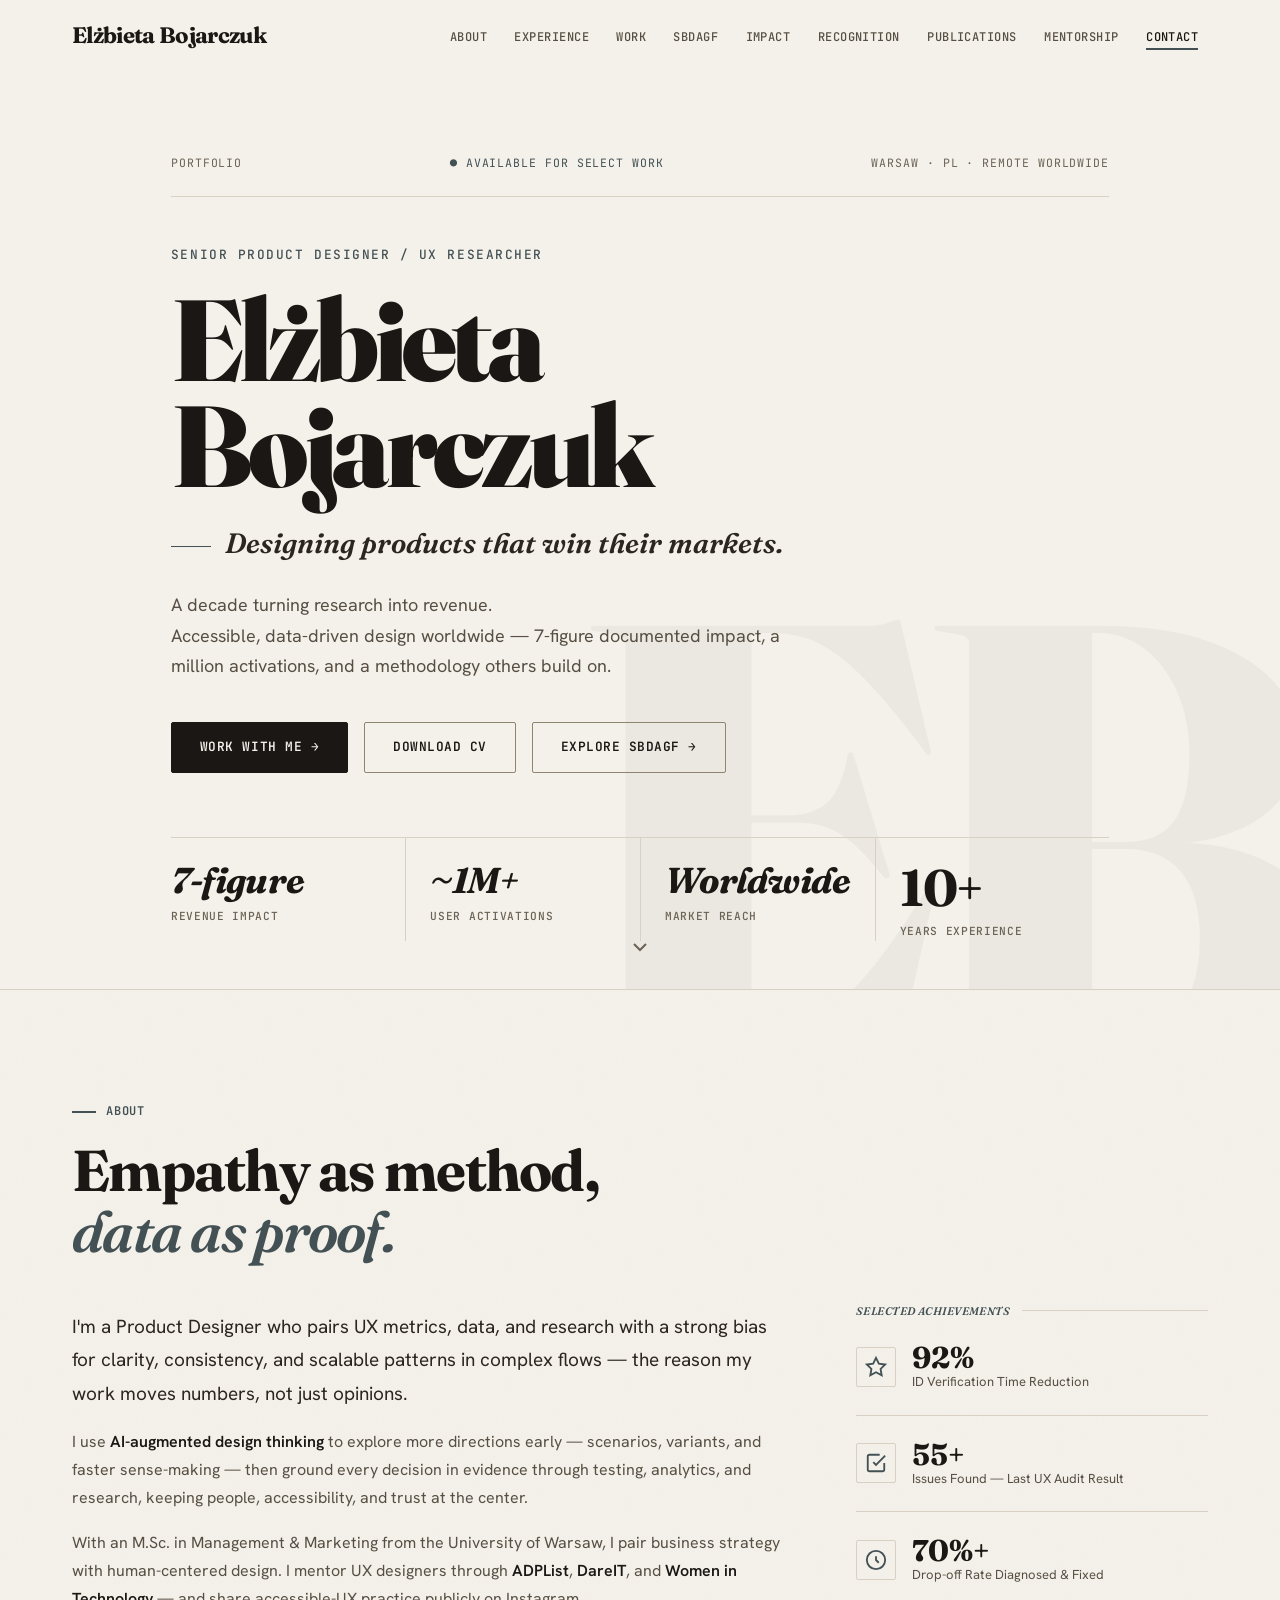
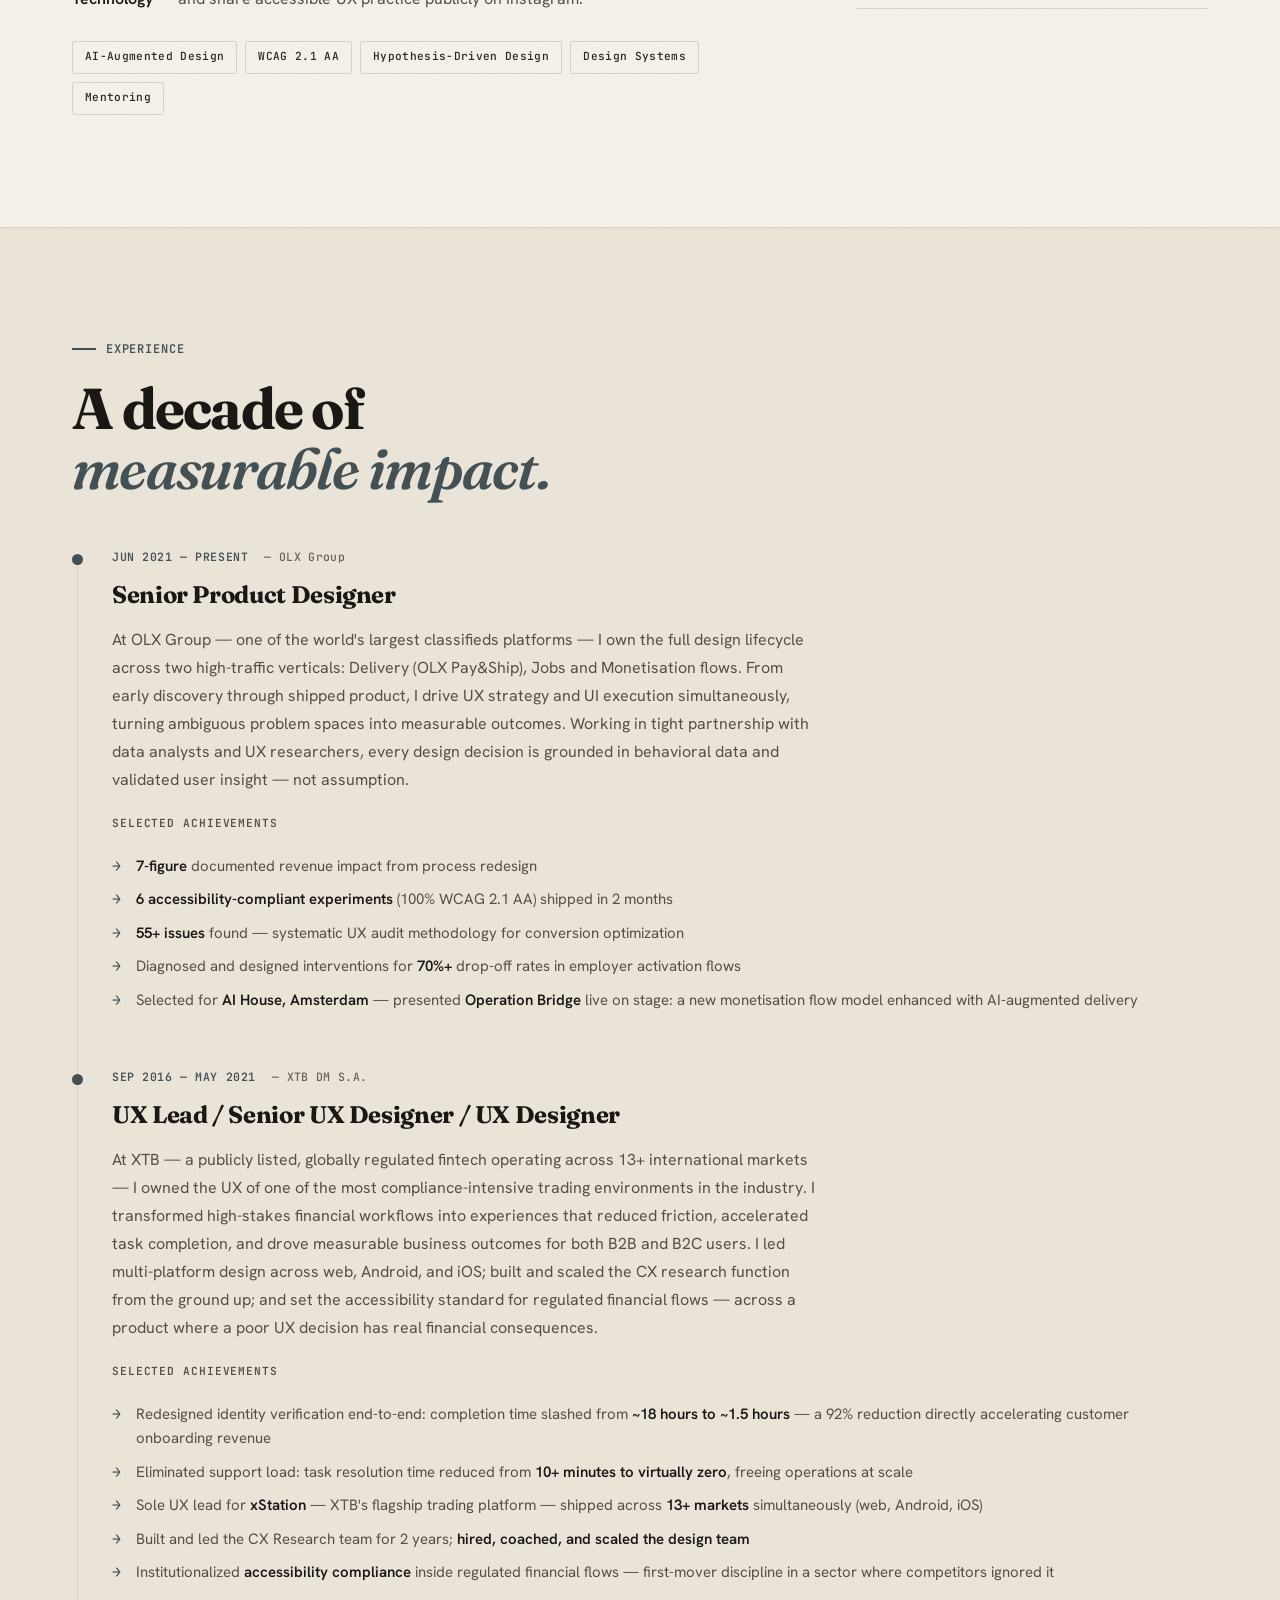
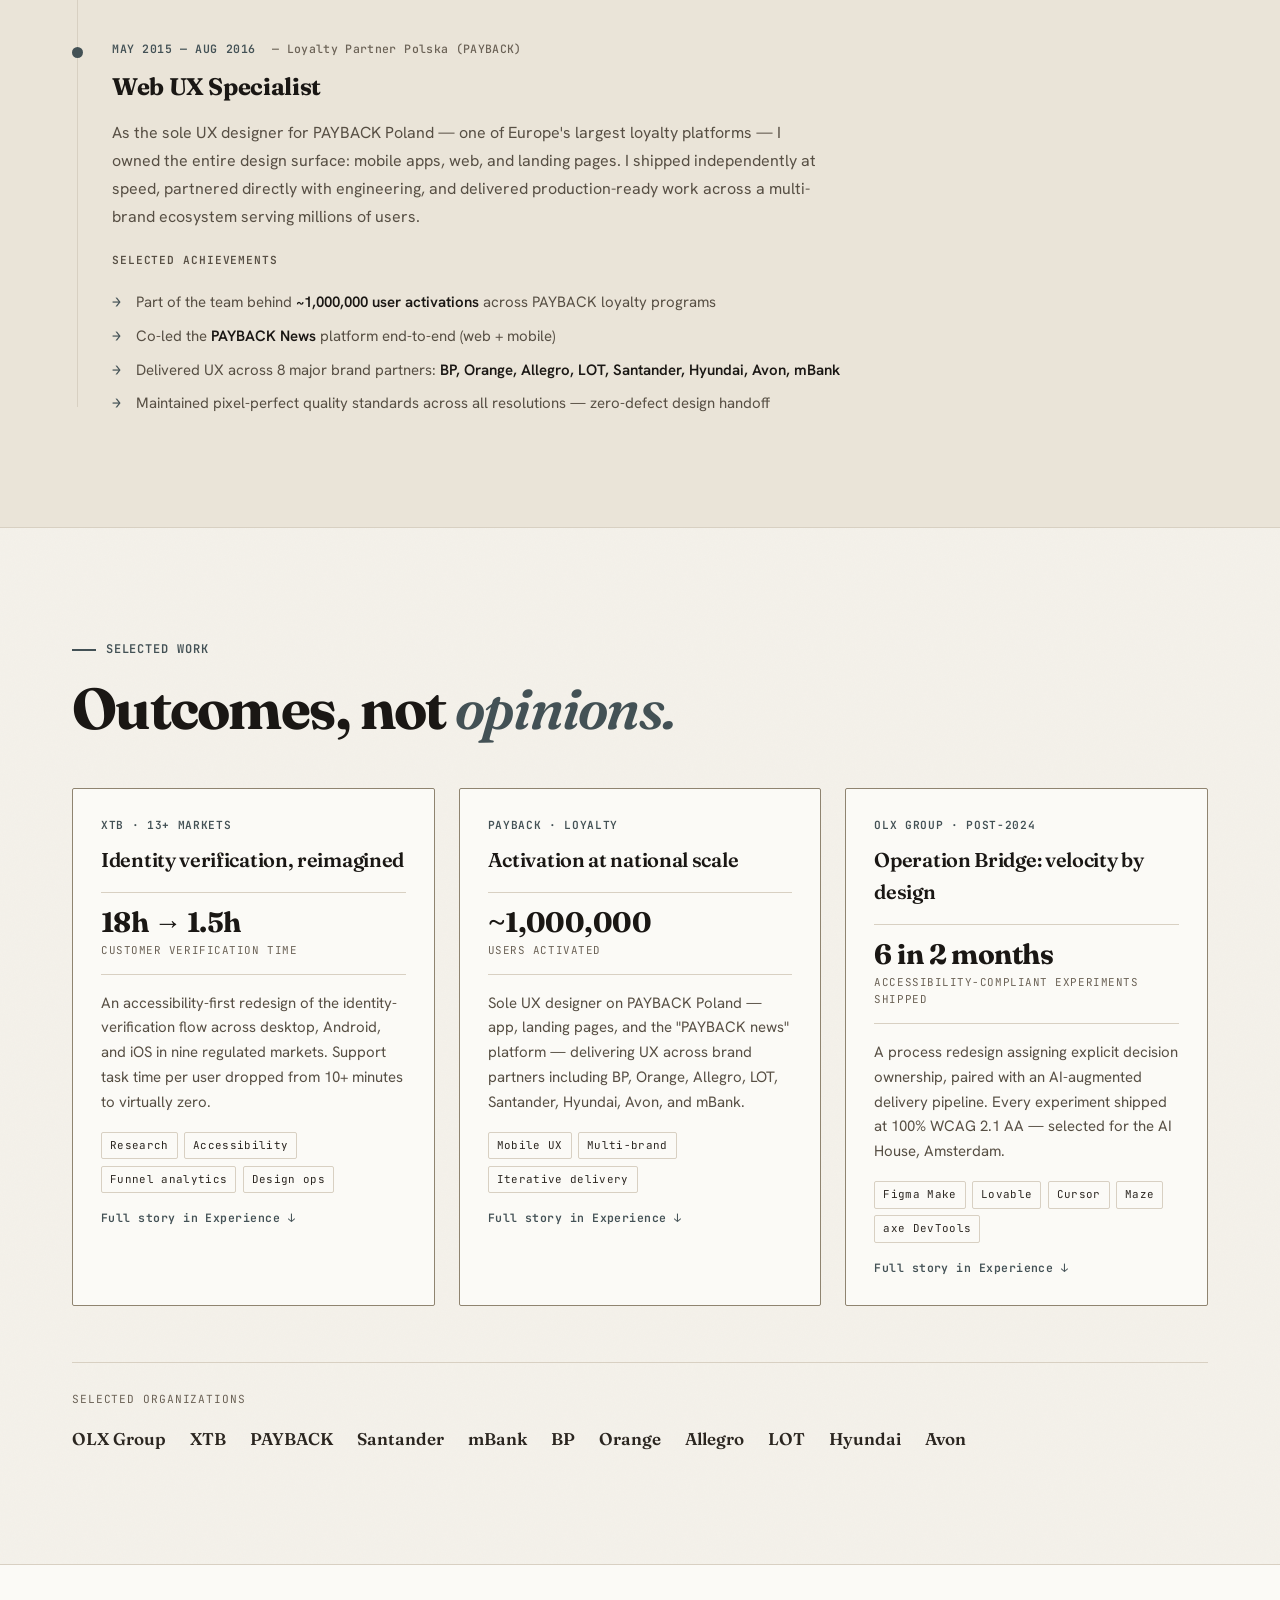
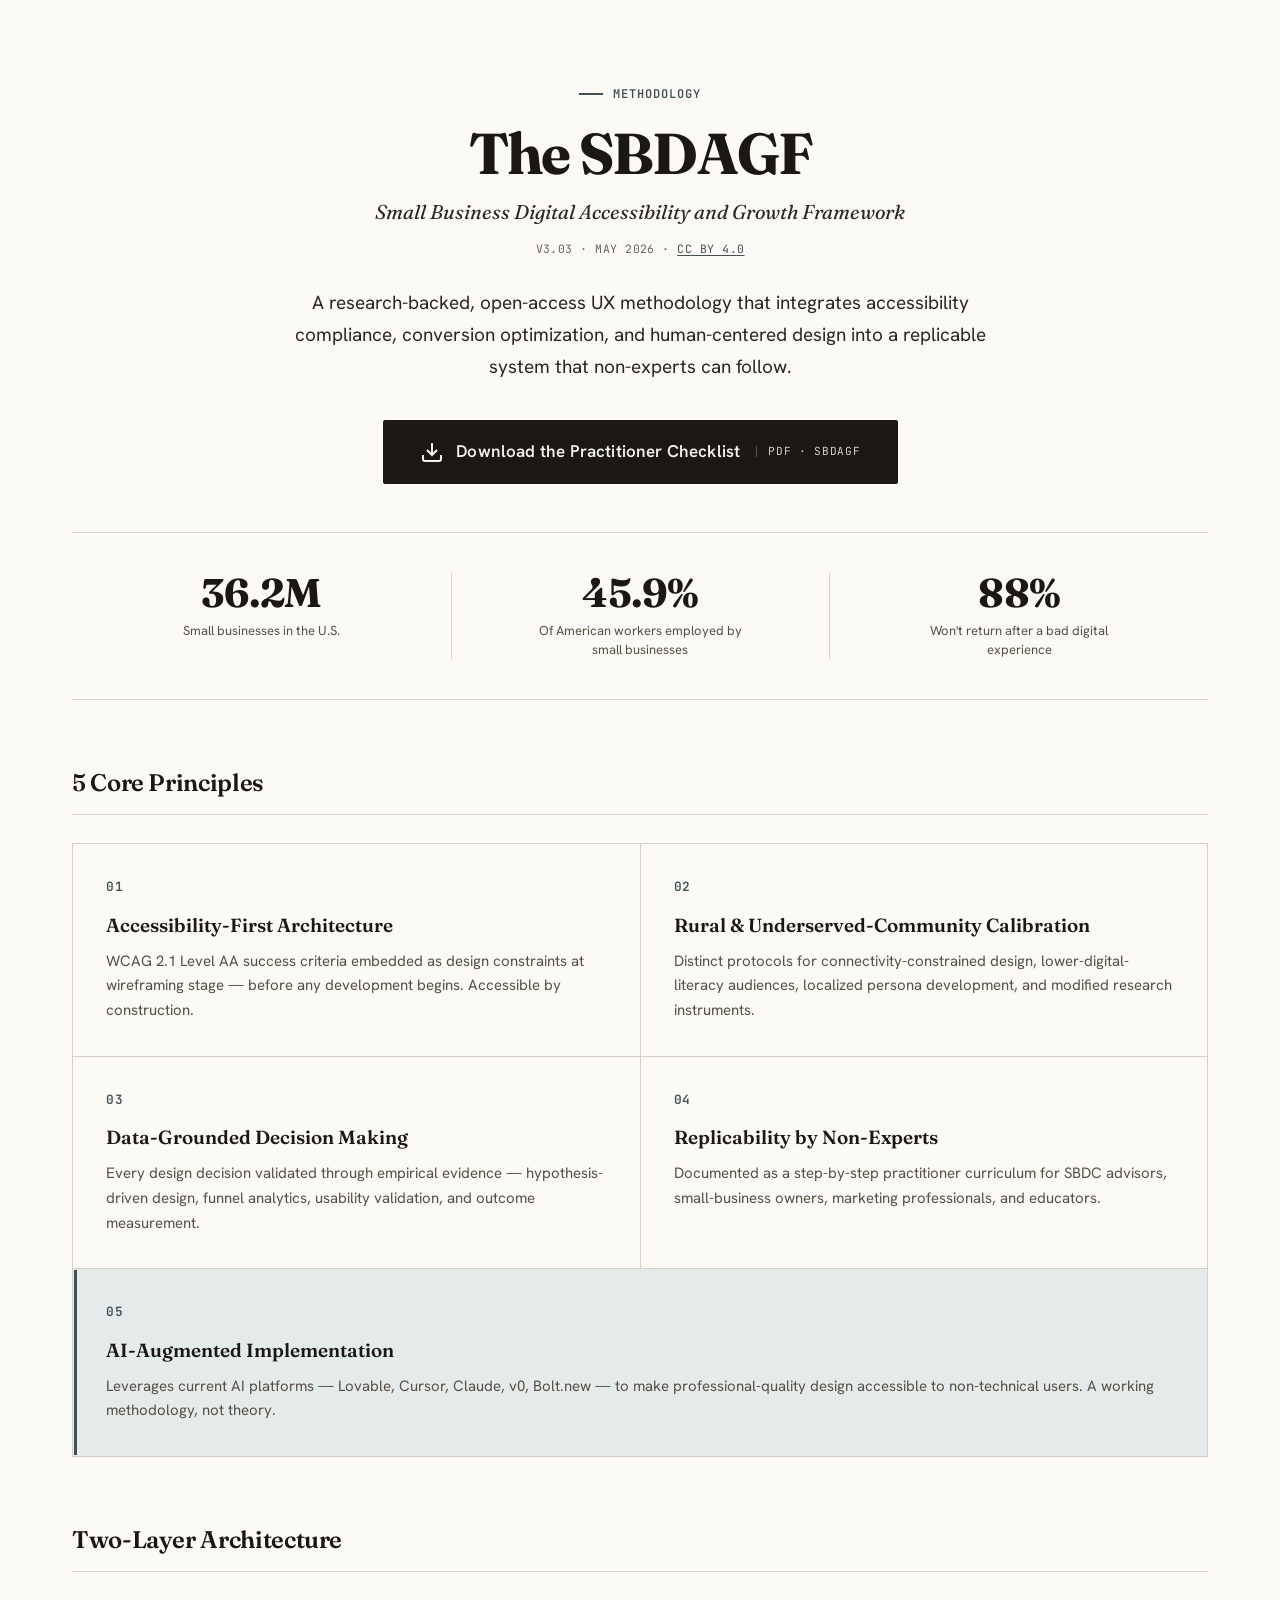
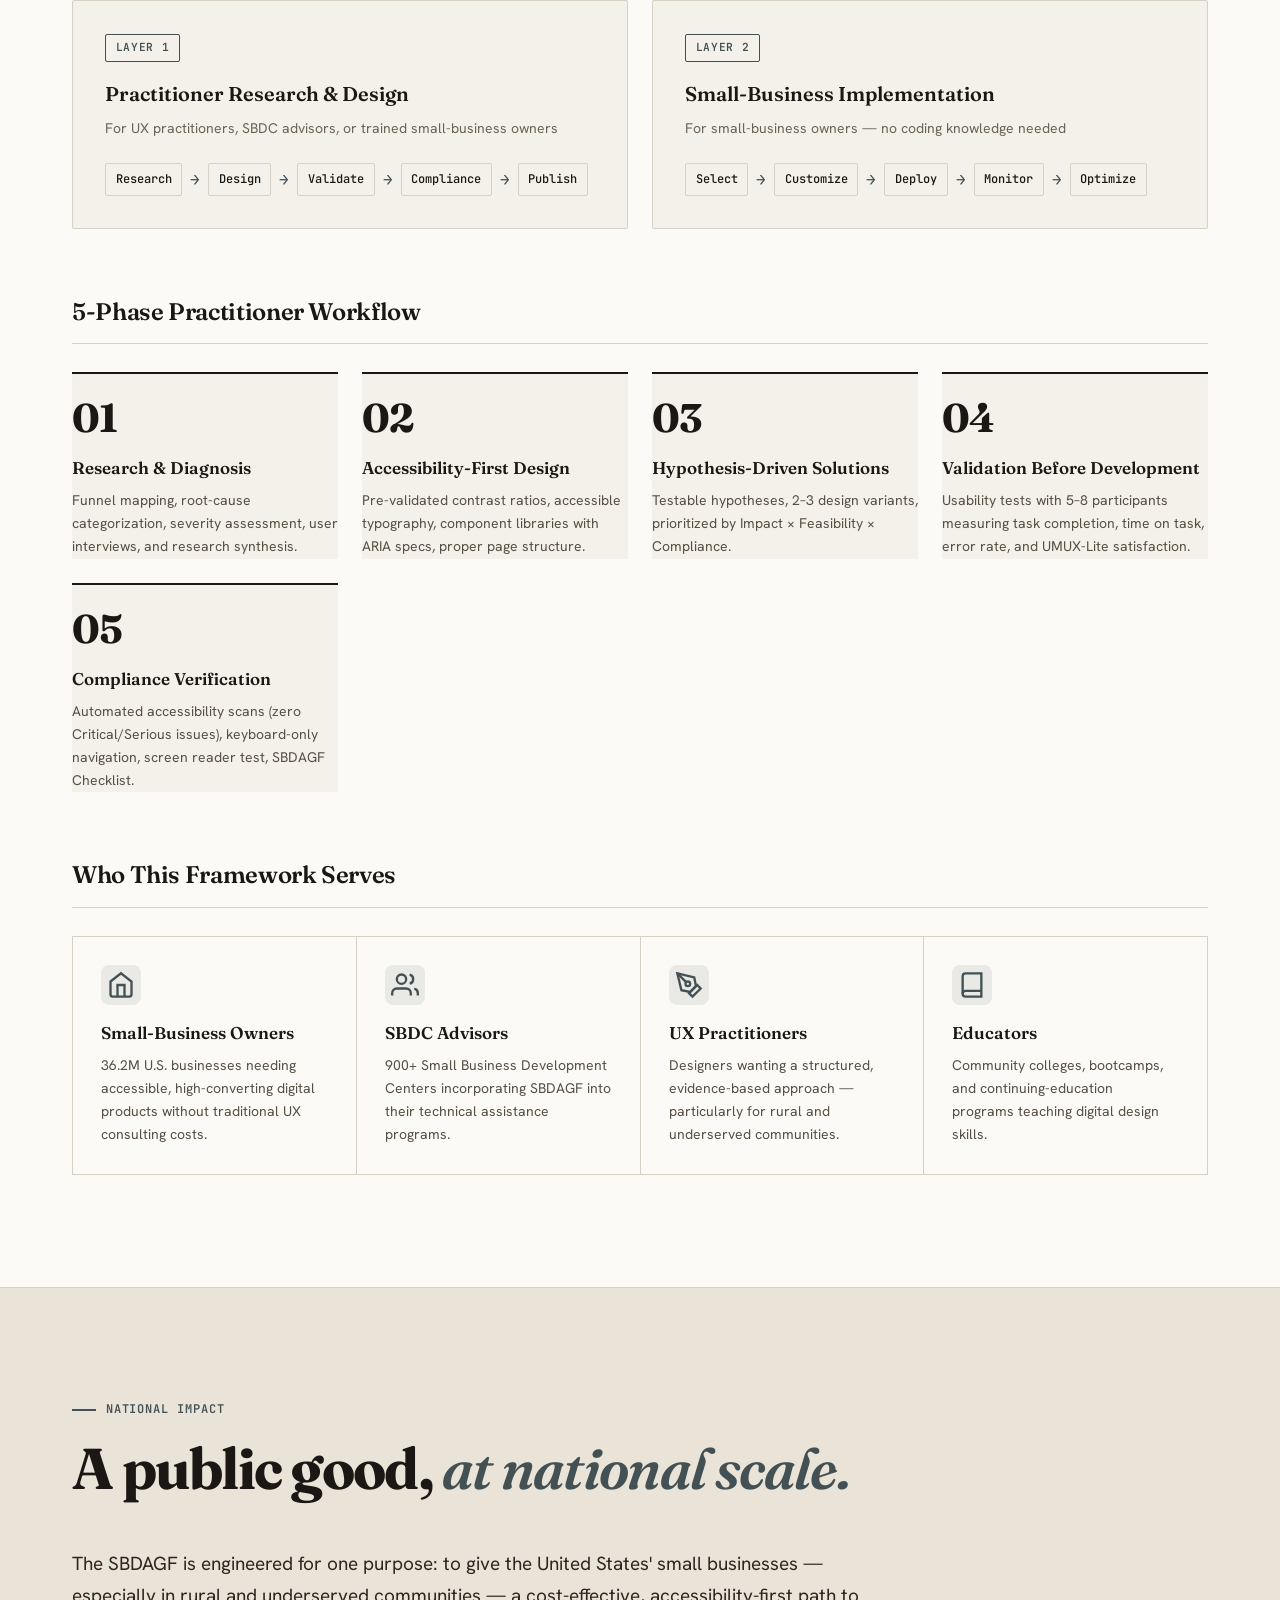
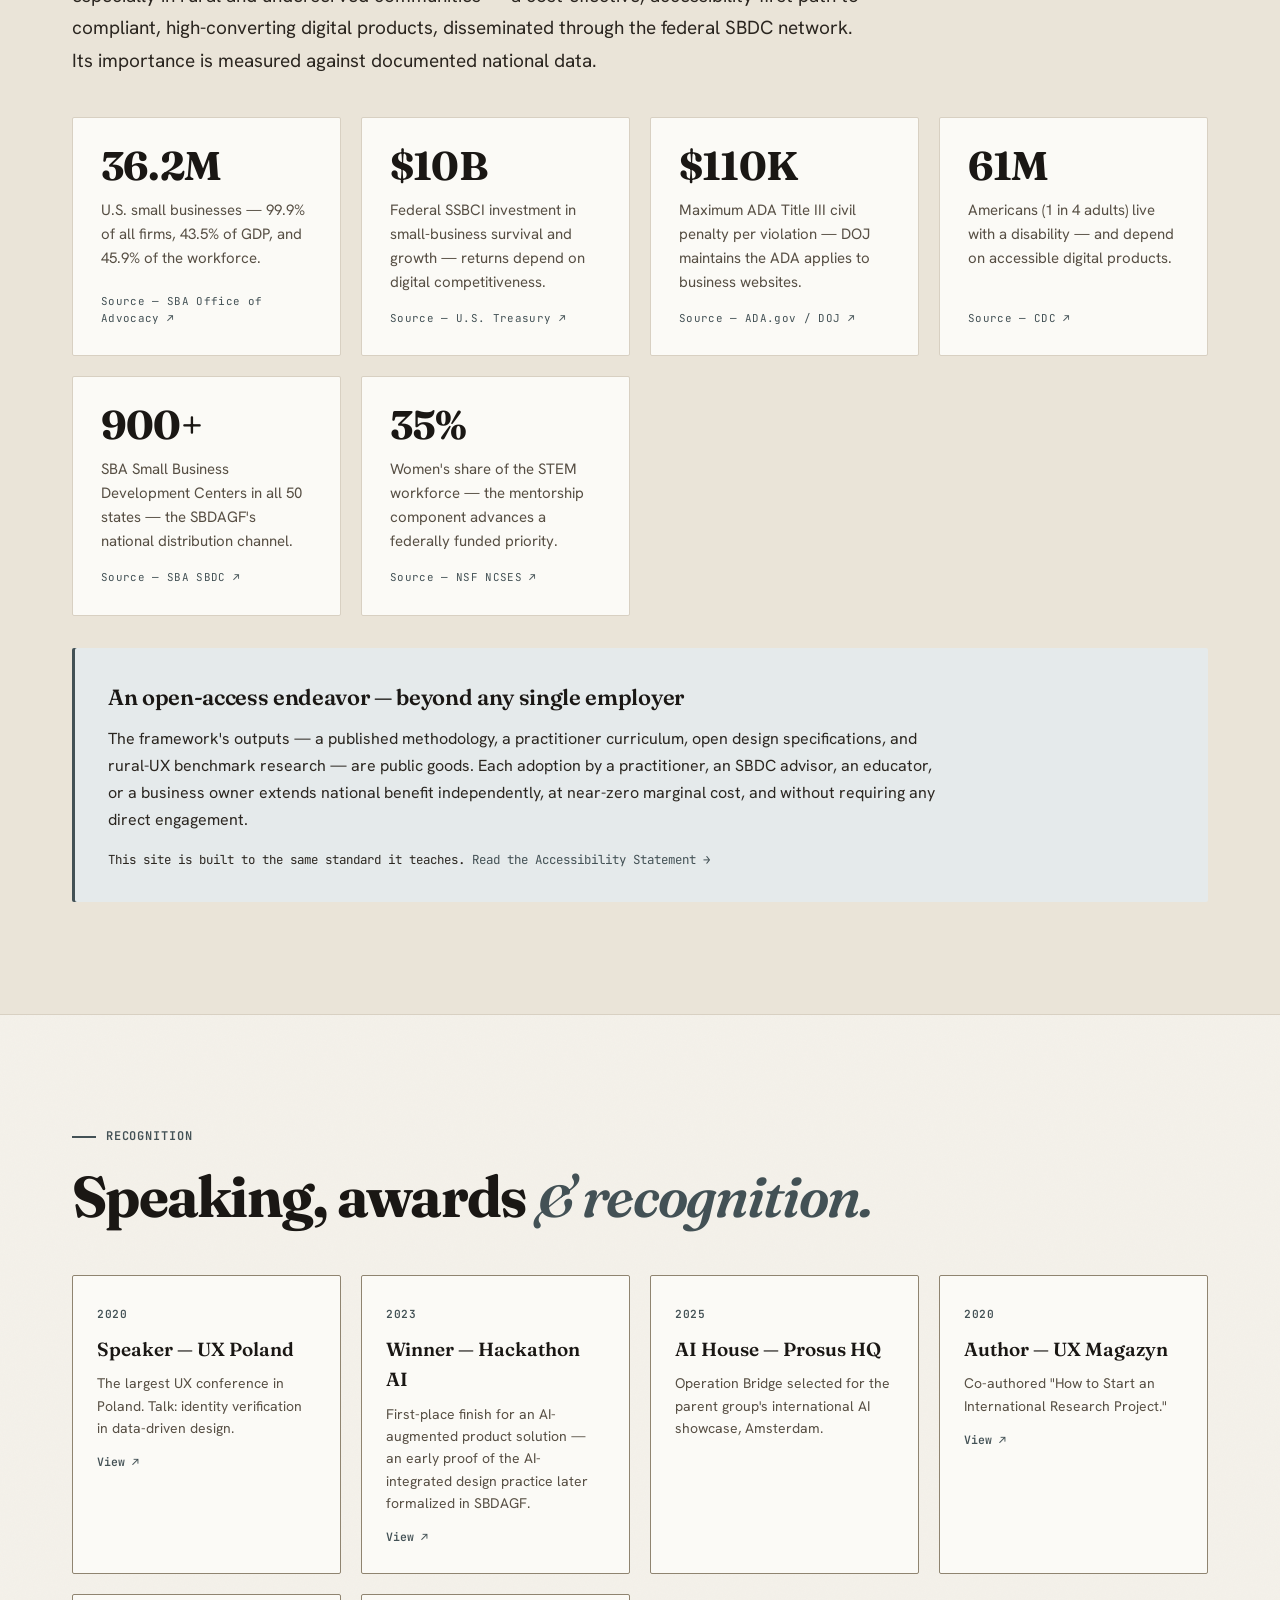
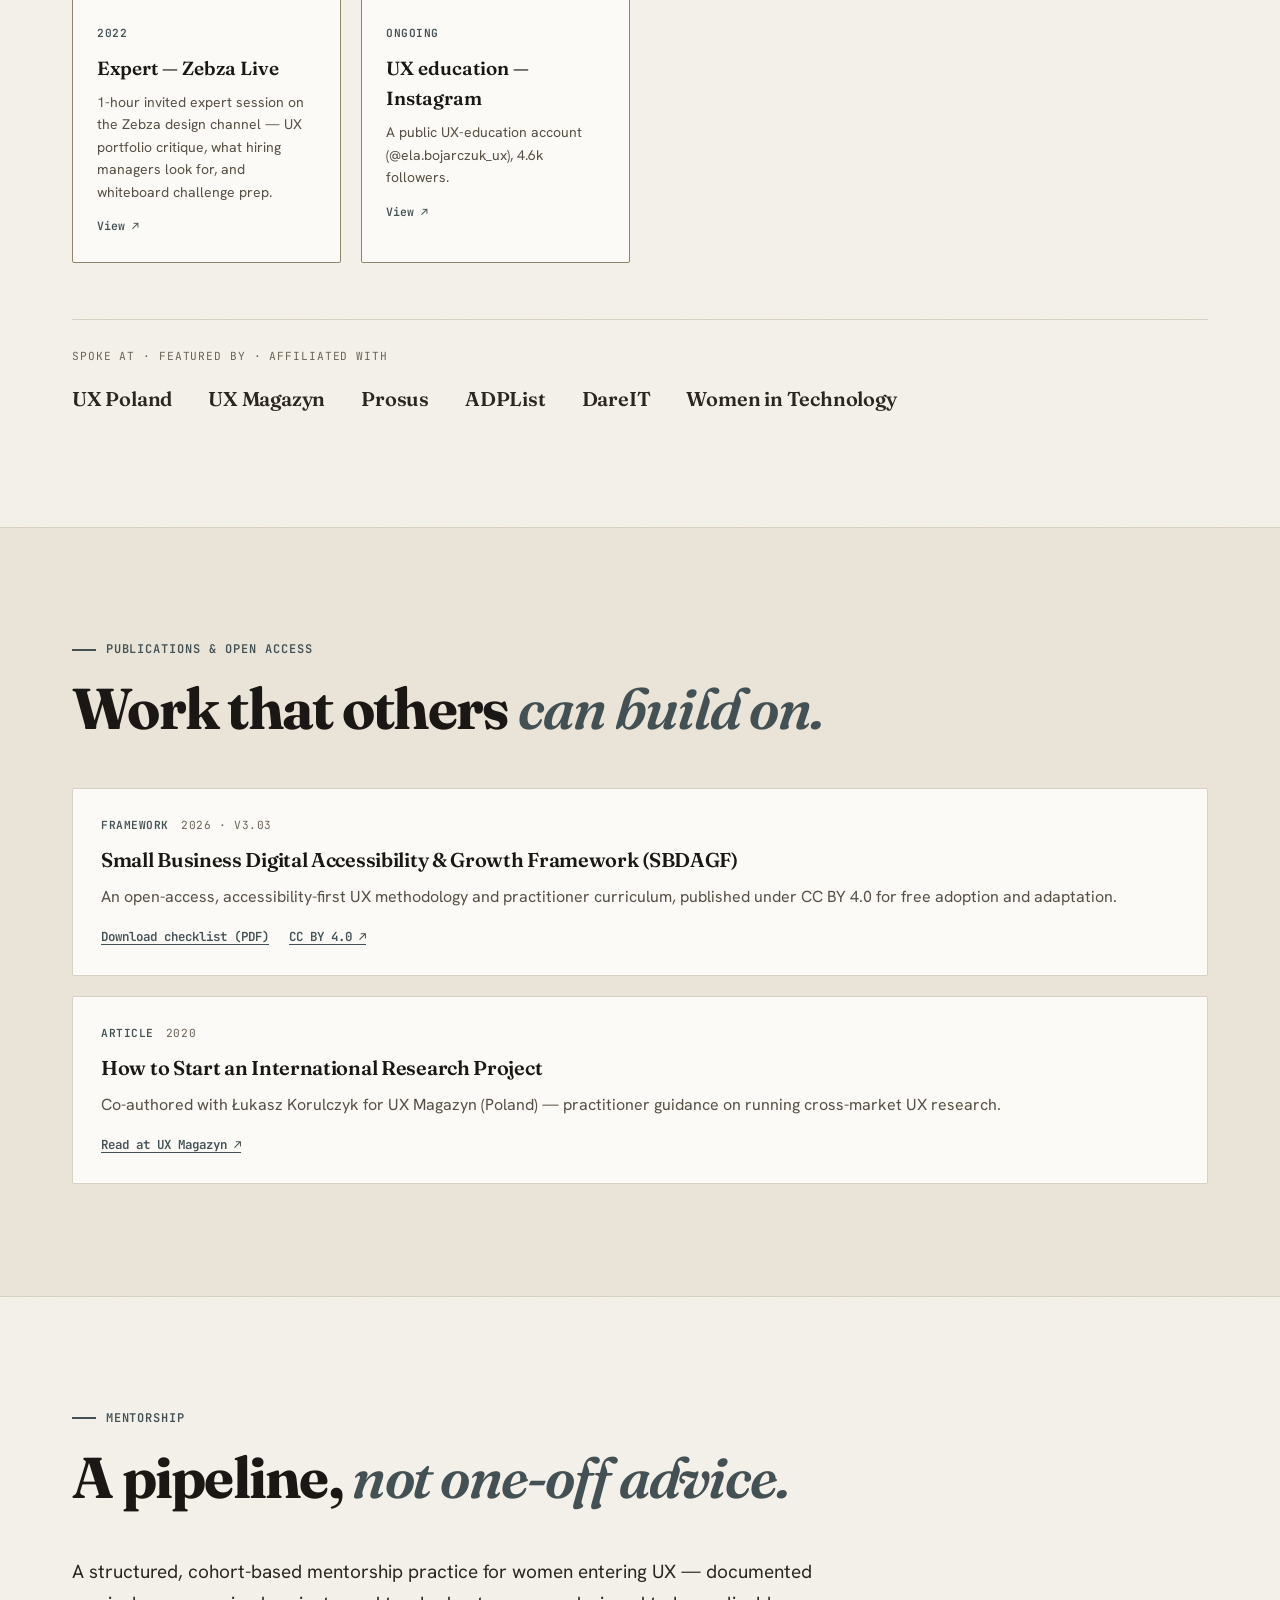
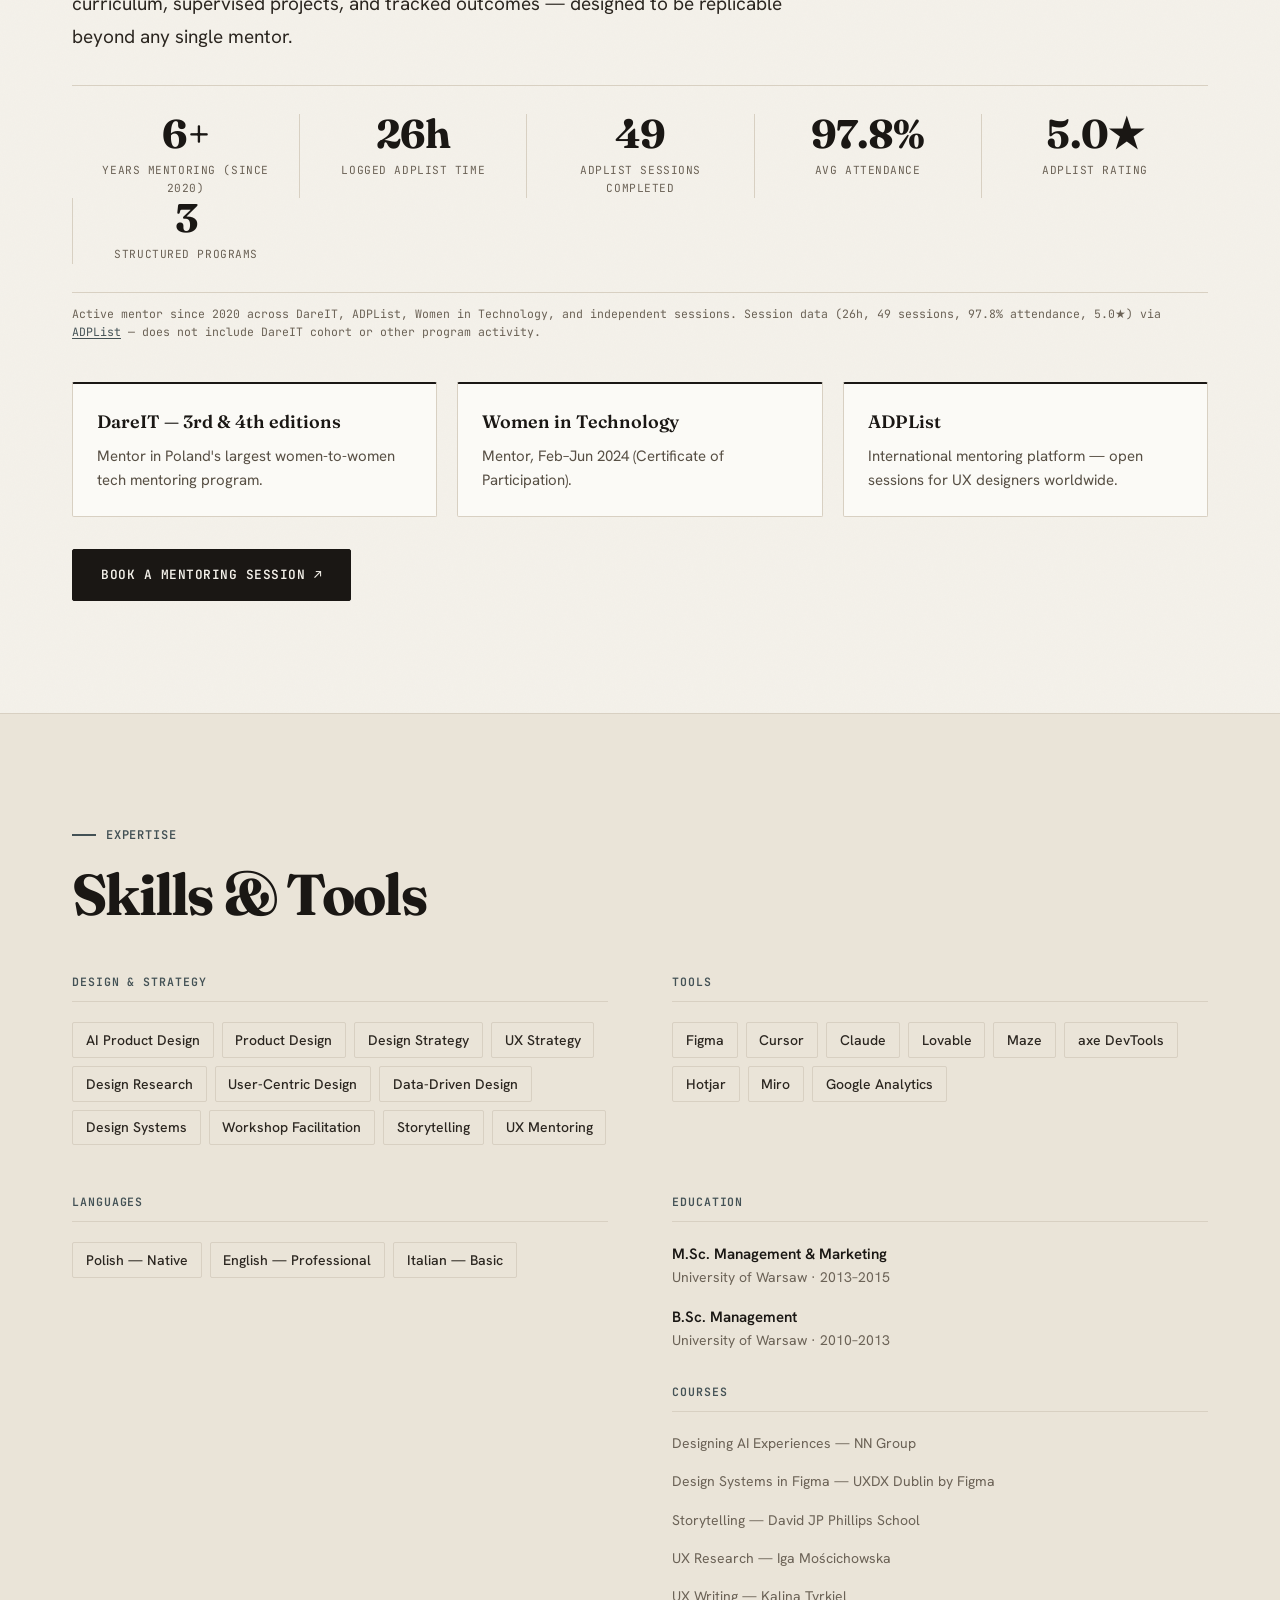
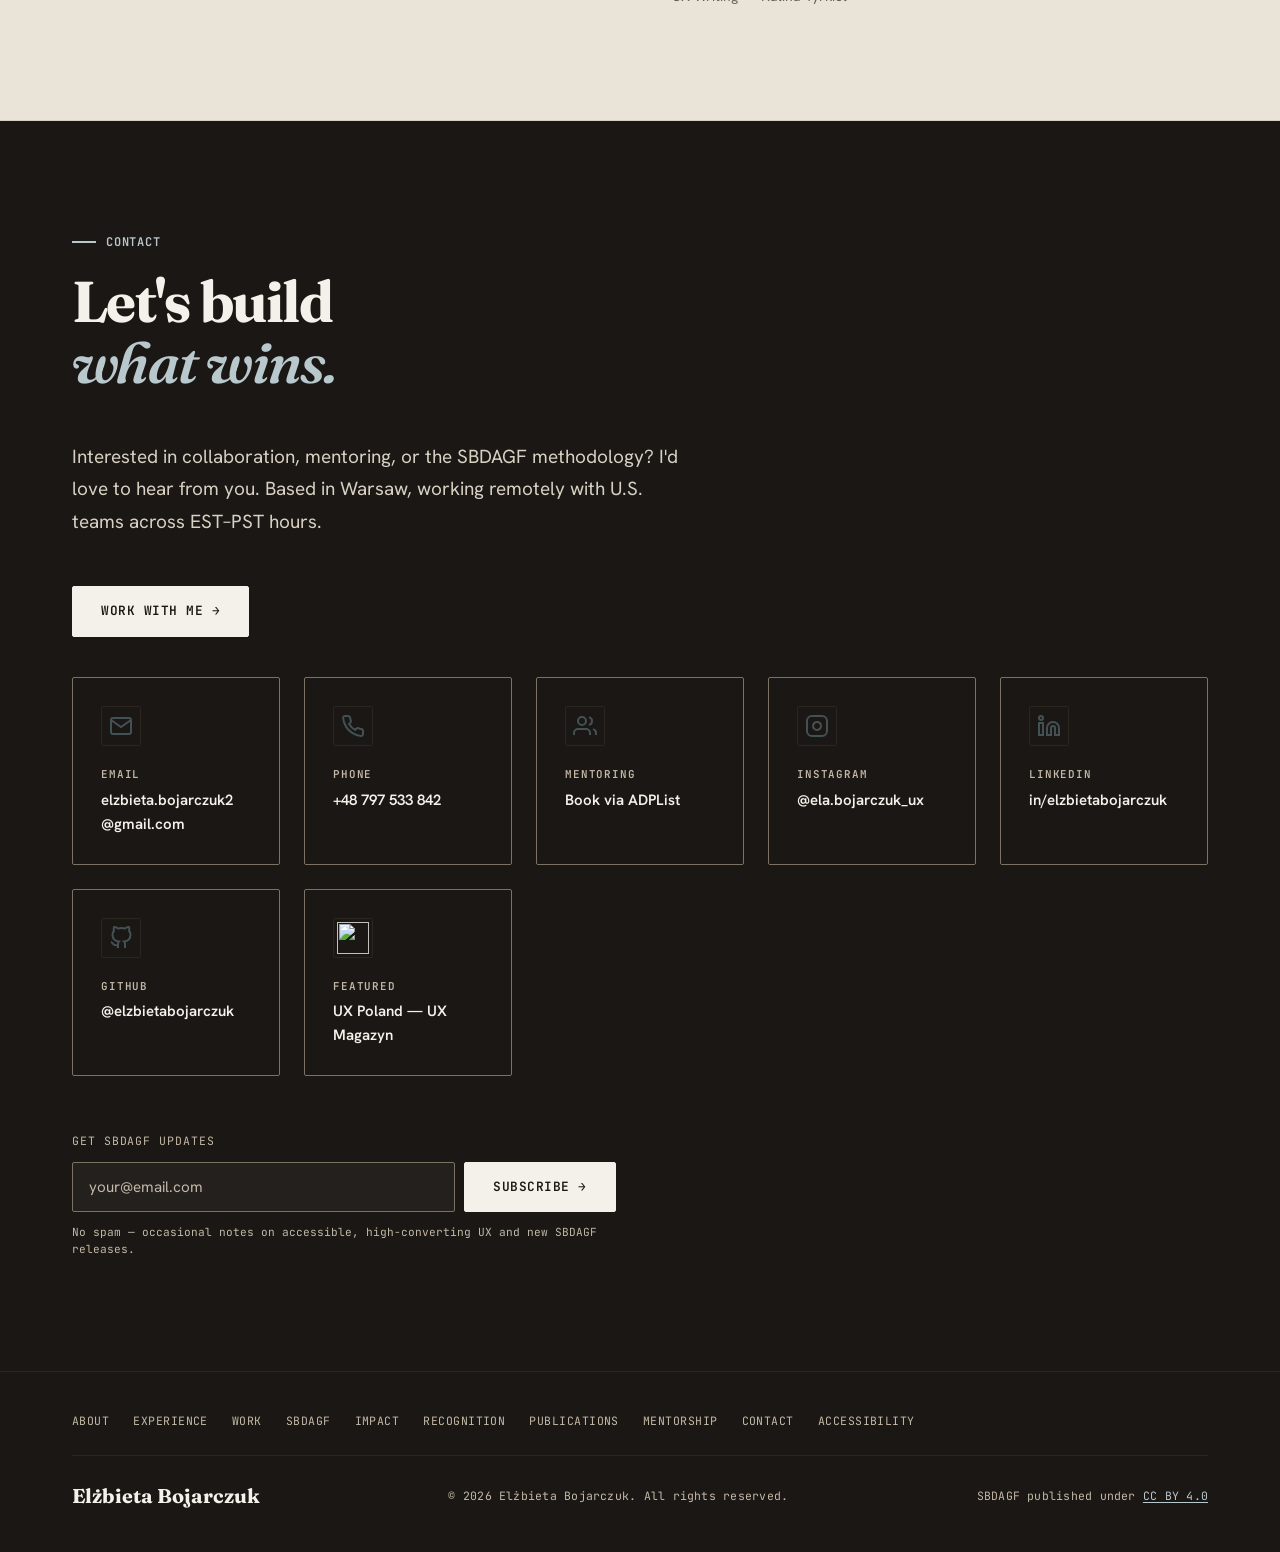
==== commit 5ffdb9e9: "PAYBACK role: outcome-based rewrite, same length, US-market positioning Co-Authored-By: Claude Sonne" ====
--- a/index.html
+++ b/index.html
@@ -264,14 +264,14 @@
                 <span class="timeline-company">XTB DM S.A.</span>
               </div>
               <h3 class="timeline-role">UX Lead / Senior UX Designer / UX Designer</h3>
-              <p>For investors, I created complex financial tasks that are intuitive and simple to use. I established and managed user-experience projects across multiple platforms for B2B and B2C users across 9 international markets — in one of the highest-compliance UX environments there is.</p>
+              <p>At XTB — a publicly listed, globally regulated fintech operating across 13+ international markets — I owned the UX of one of the most compliance-intensive trading environments in the industry. I transformed high-stakes financial workflows into experiences that reduced friction, accelerated task completion, and drove measurable business outcomes for both B2B and B2C users. I led multi-platform design across web, Android, and iOS; built and scaled the CX research function from the ground up; and set the accessibility standard for regulated financial flows — across a product where a poor UX decision has real financial consequences.</p>
               <p class="achievement-label">Selected achievements</p>
               <ul class="achievement-list" aria-label="Key achievements">
-                <li>Redesigned identity verification: customer verification time cut from <strong>~18 hours to ~1.5 hours</strong></li>
-                <li>Support task time per user reduced from <strong>10+ minutes to virtually zero</strong></li>
-                <li>Led UX for the <strong>xStation</strong> app &amp; website across <strong>9 global markets</strong> (desktop, Android, iOS)</li>
-                <li>Led the CX Research team for 2 years; coached a <strong>team of three designers</strong></li>
-                <li>Embedded <strong>accessibility compliance</strong> into regulated financial flows</li>
+                <li>Redesigned identity verification end-to-end: completion time slashed from <strong>~18 hours to ~1.5 hours</strong> — a 92% reduction directly accelerating customer onboarding revenue</li>
+                <li>Eliminated support load: task resolution time reduced from <strong>10+ minutes to virtually zero</strong>, freeing operations at scale</li>
+                <li>Sole UX lead for <strong>xStation</strong> — XTB's flagship trading platform — shipped across <strong>13+ markets</strong> simultaneously (web, Android, iOS)</li>
+                <li>Built and led the CX Research team for 2 years; <strong>hired, coached, and scaled the design team</strong></li>
+                <li>Institutionalized <strong>accessibility compliance</strong> inside regulated financial flows — first-mover discipline in a sector where competitors ignored it</li>
               </ul>
             </div>
           </li>
@@ -284,13 +284,13 @@
                 <span class="timeline-company">Loyalty Partner Polska (PAYBACK)</span>
               </div>
               <h3 class="timeline-role">Web UX Specialist</h3>
-              <p>Started my design career as the sole UX designer on PAYBACK Poland — creating UX for mobile apps, landing pages, and the company website, collaborating closely with engineers to iteratively deliver new features.</p>
+              <p>As the sole UX designer for PAYBACK Poland — one of Europe's largest loyalty platforms — I owned the entire design surface: mobile apps, web, and landing pages. I shipped independently at speed, partnered directly with engineering, and delivered production-ready work across a multi-brand ecosystem serving millions of users.</p>
               <p class="achievement-label">Selected achievements</p>
               <ul class="achievement-list" aria-label="Key achievements">
-                <li>Contributed to <strong>~1,000,000 users activated</strong> across PAYBACK programs</li>
-                <li>Co-led the <strong>"PAYBACK news"</strong> platform (web + mobile)</li>
-                <li>Delivered UX across brand partners: BP, Orange, Allegro, LOT, Santander, Hyundai, Avon, mBank</li>
-                <li>Ran design-check reviews and shipped high-quality assets at multiple resolutions</li>
+                <li>Part of the team behind <strong>~1,000,000 user activations</strong> across PAYBACK loyalty programs</li>
+                <li>Co-led the <strong>PAYBACK News</strong> platform end-to-end (web + mobile)</li>
+                <li>Delivered UX across 8 major brand partners: <strong>BP, Orange, Allegro, LOT, Santander, Hyundai, Avon, mBank</strong></li>
+                <li>Maintained pixel-perfect quality standards across all resolutions — zero-defect design handoff</li>
               </ul>
             </div>
           </li>
@@ -307,7 +307,7 @@
 
         <div class="case-grid">
           <article class="case-card reveal">
-            <span class="case-tag">XTB · 9 markets</span>
+            <span class="case-tag">XTB · 13+ markets</span>
             <h3>Identity verification, reimagined</h3>
             <div class="case-metric">
               <span class="case-metric-num">18h → 1.5h</span>
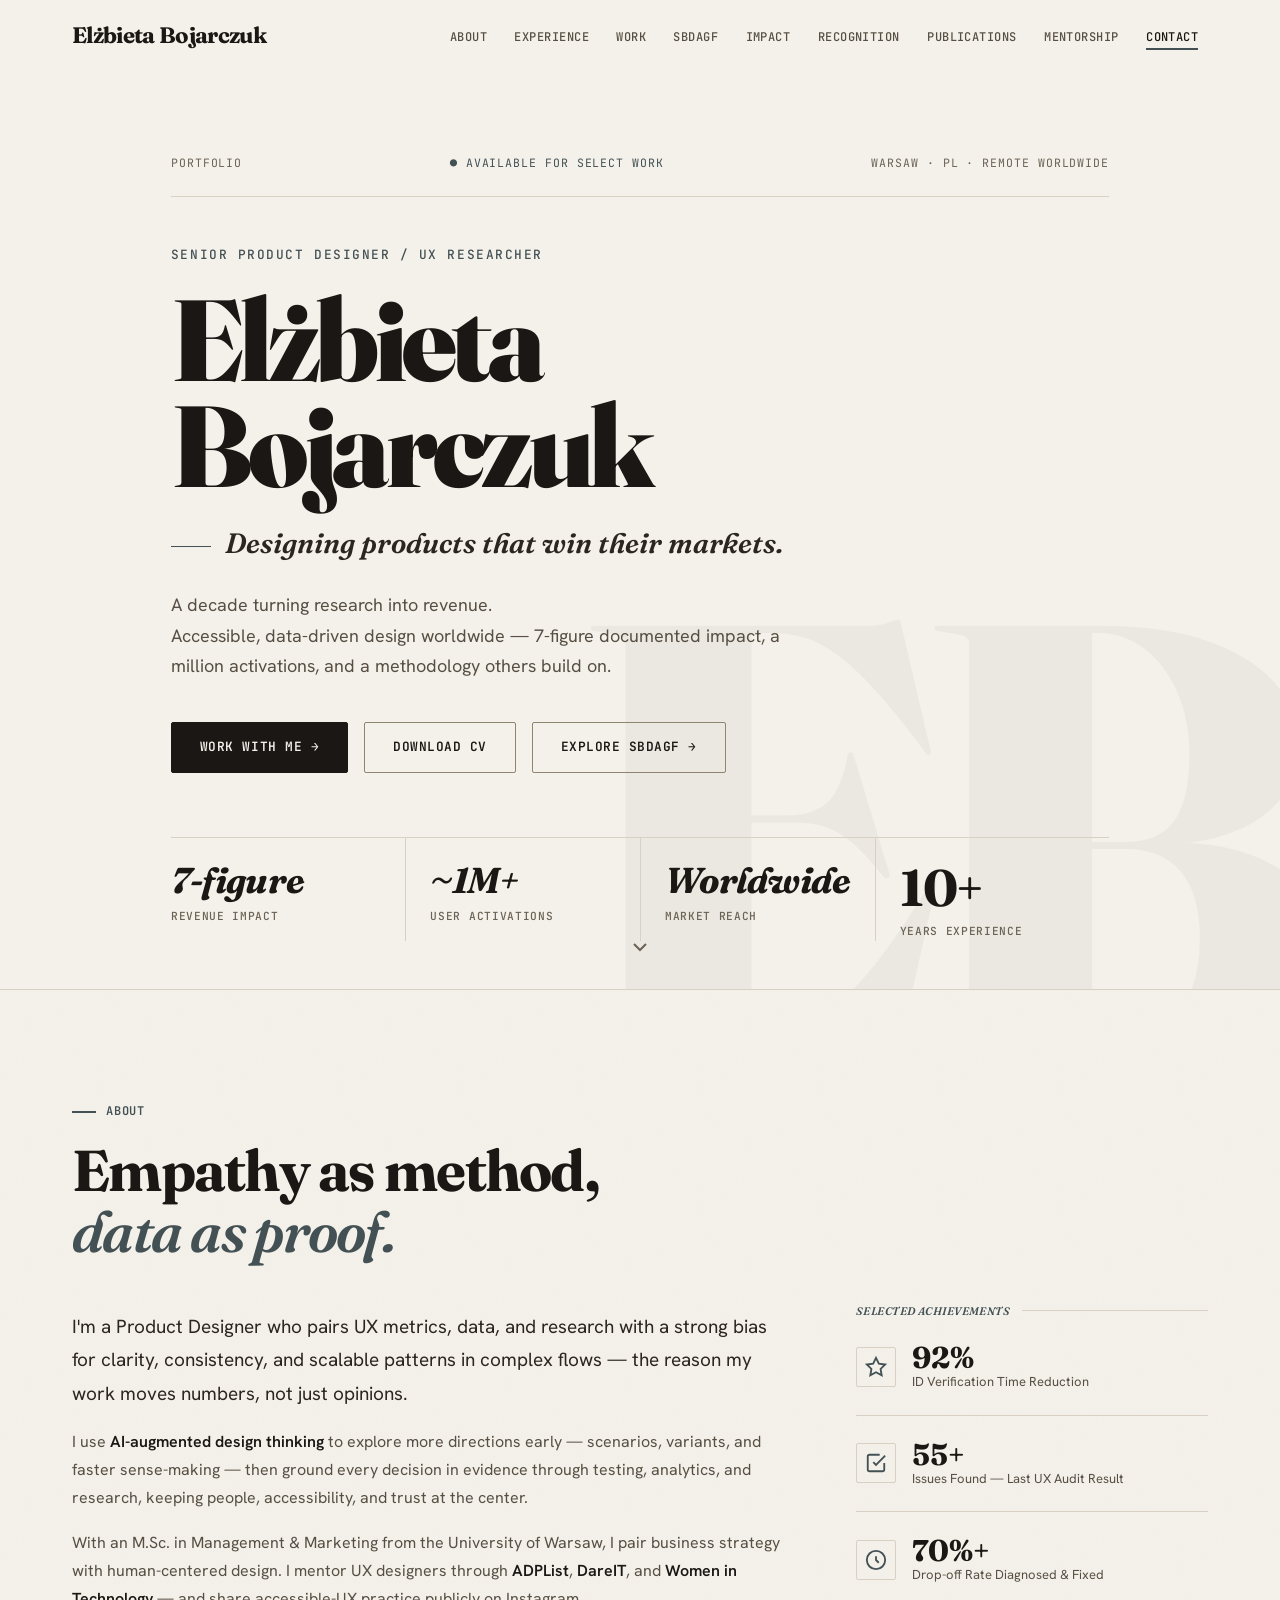
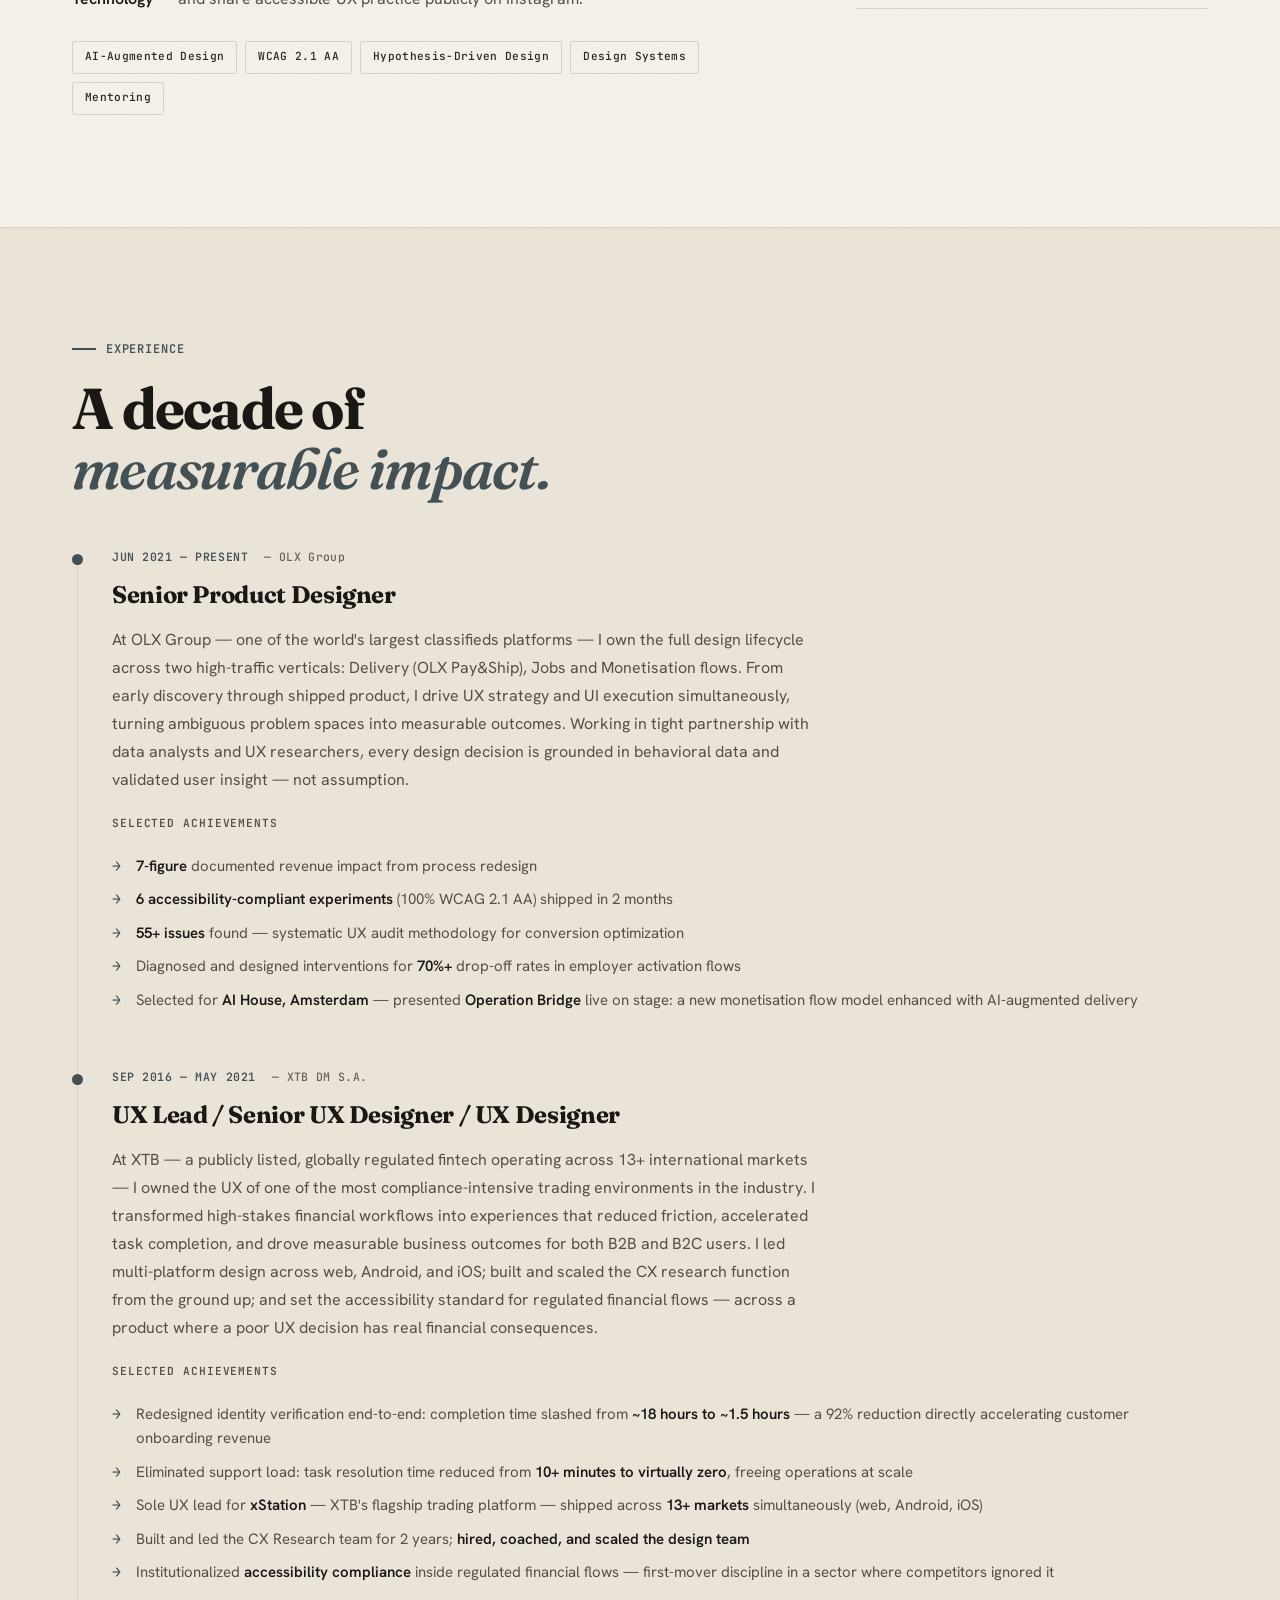
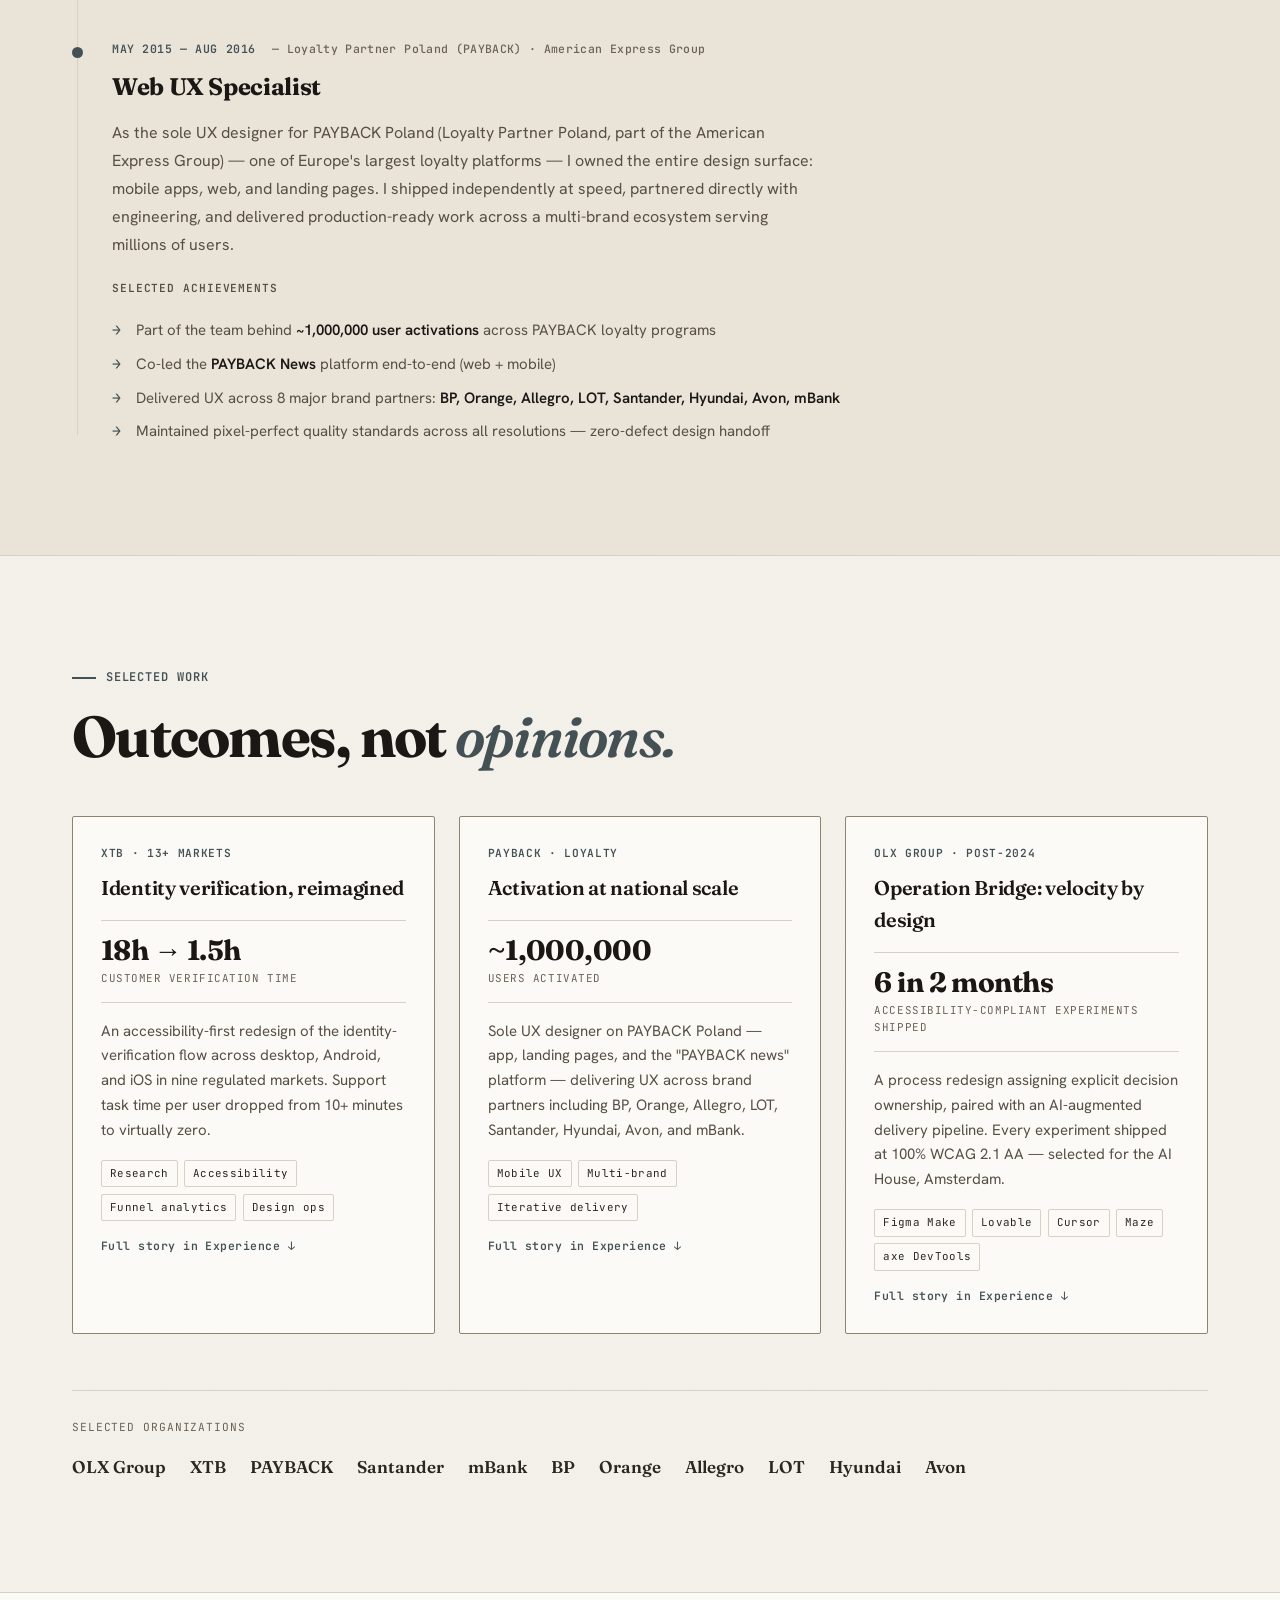
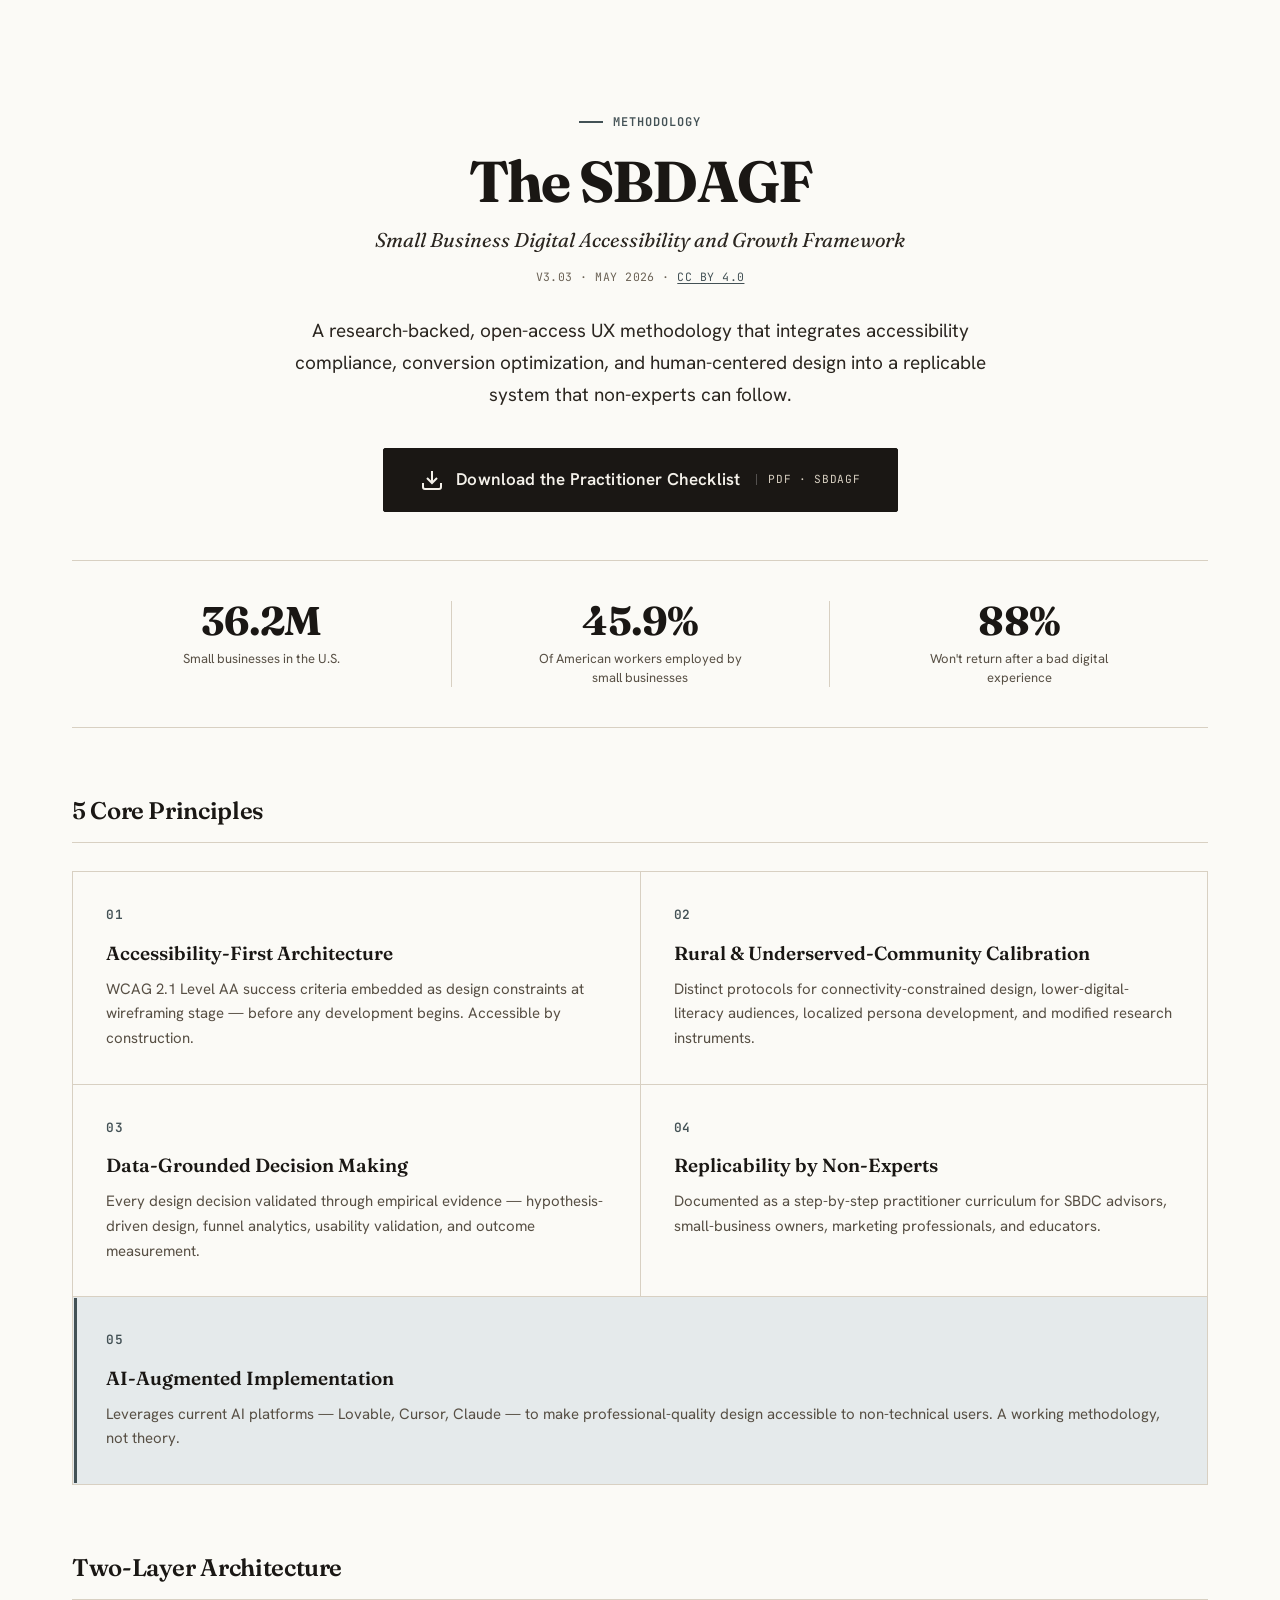
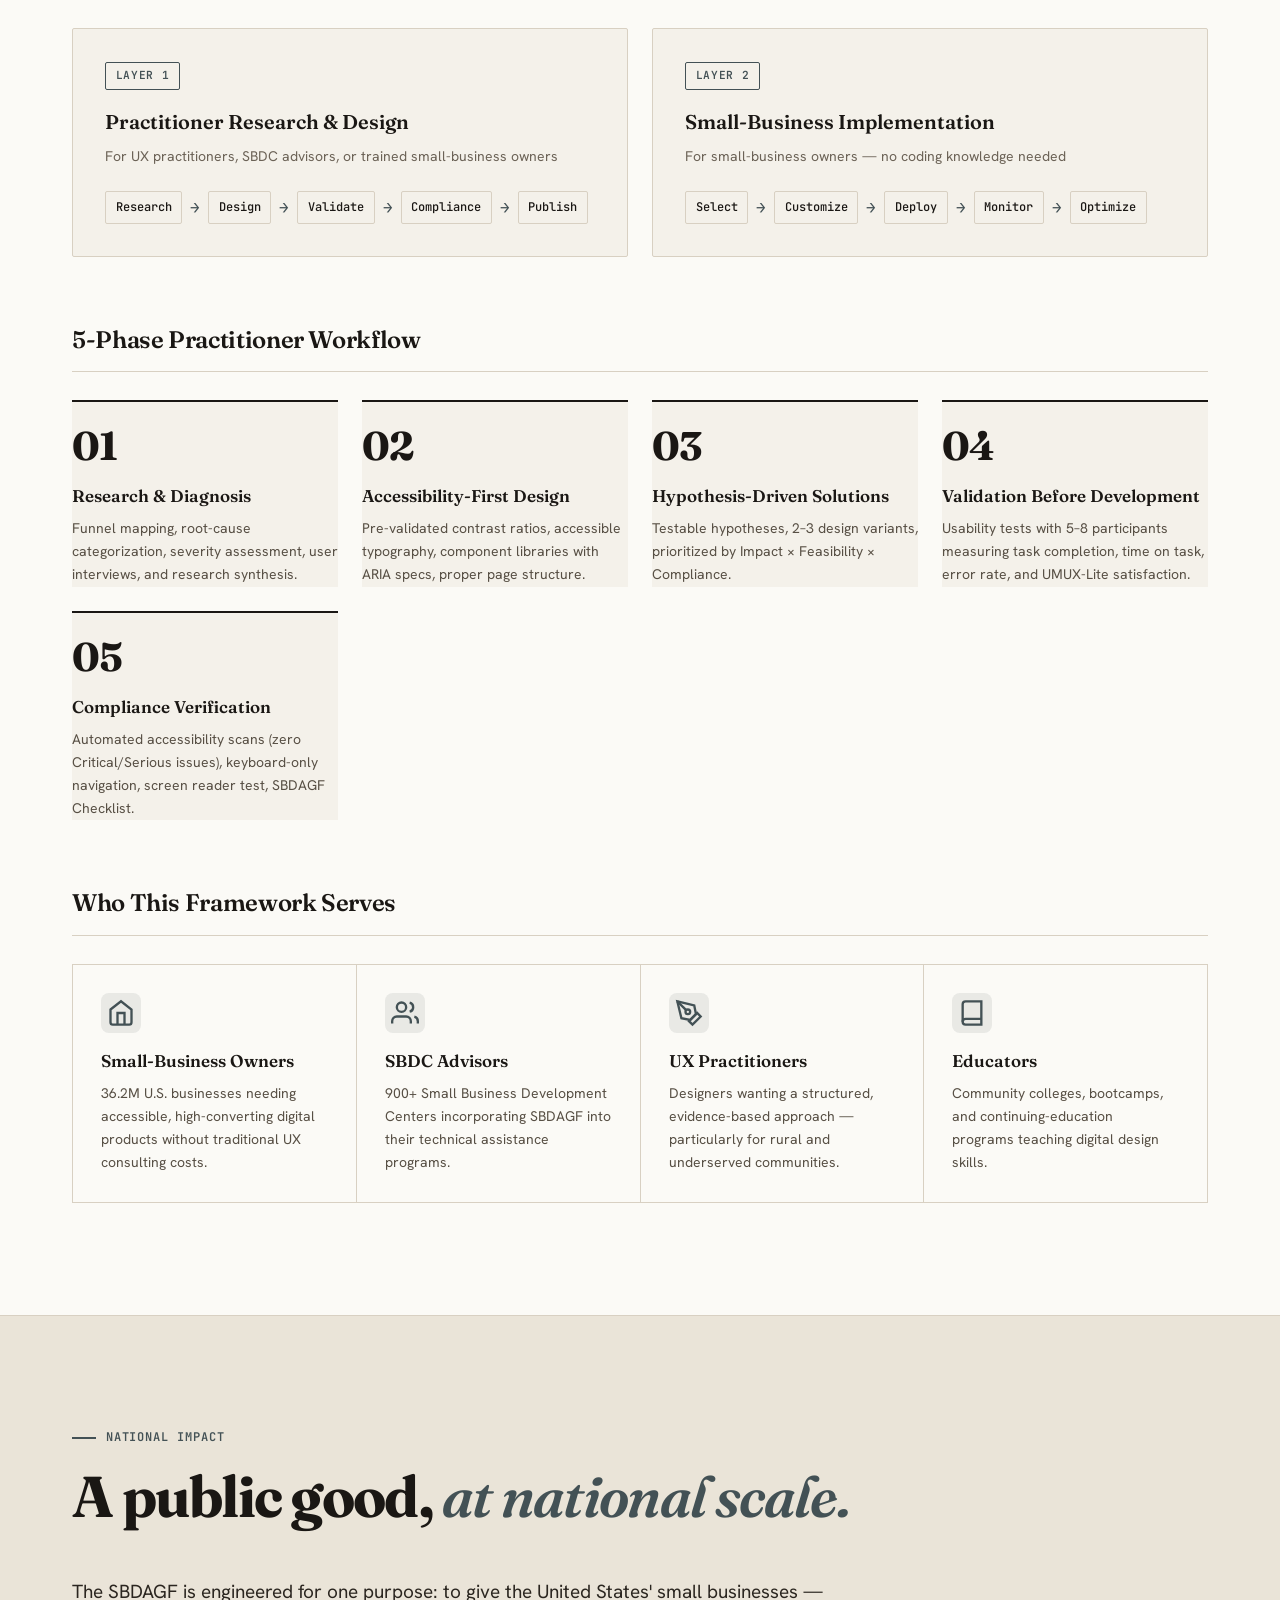
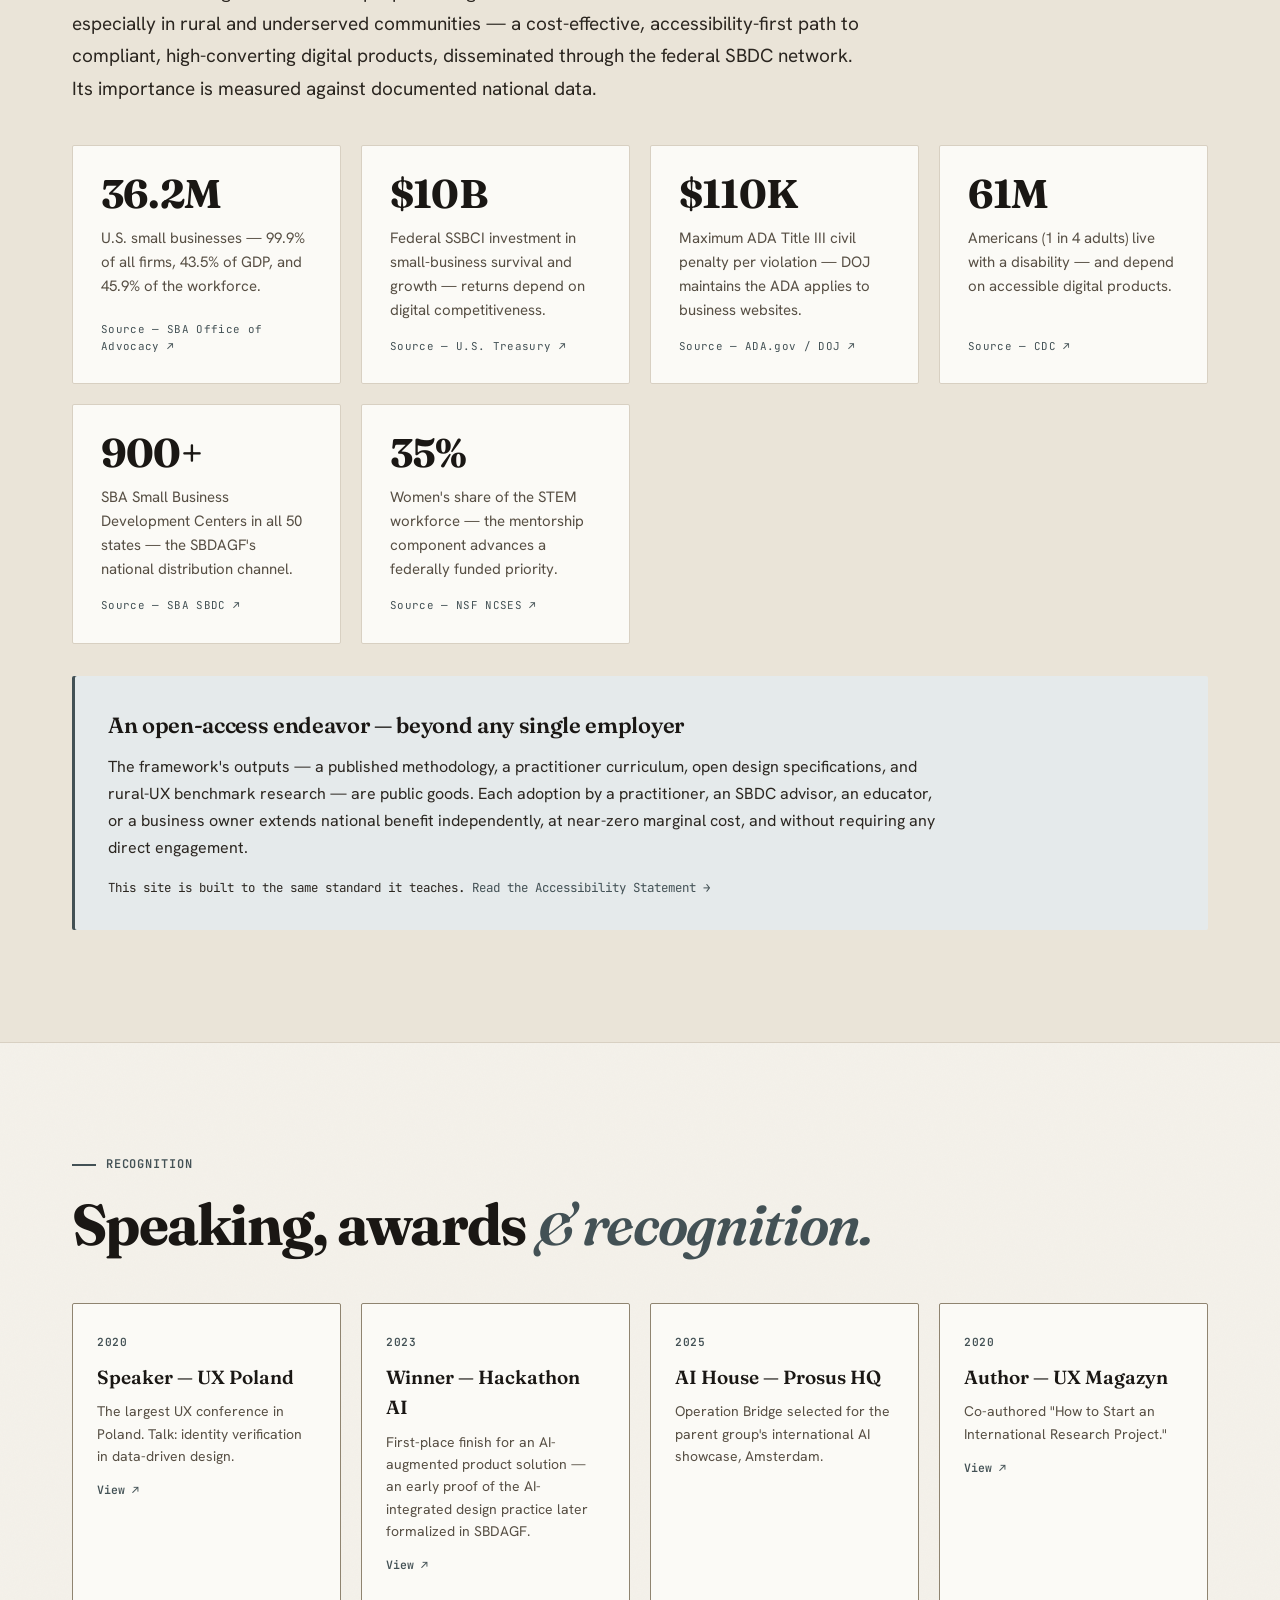
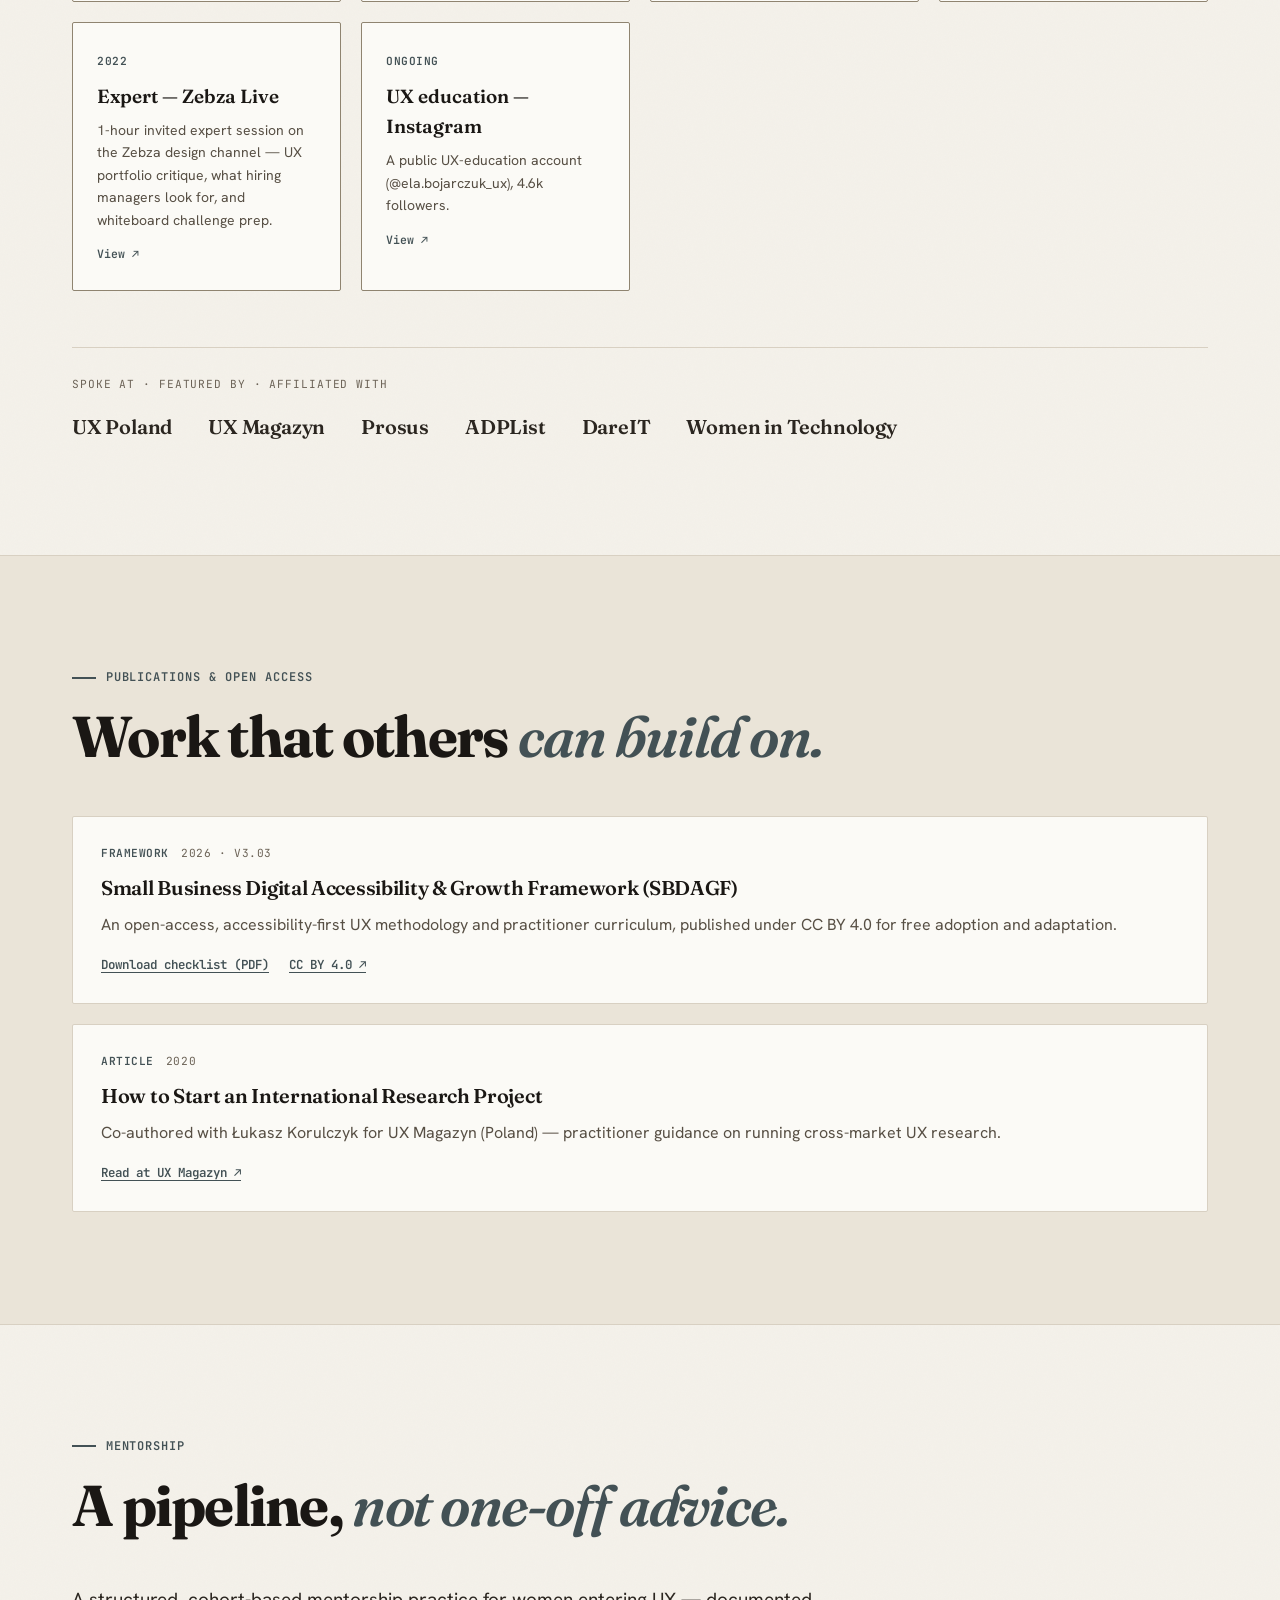
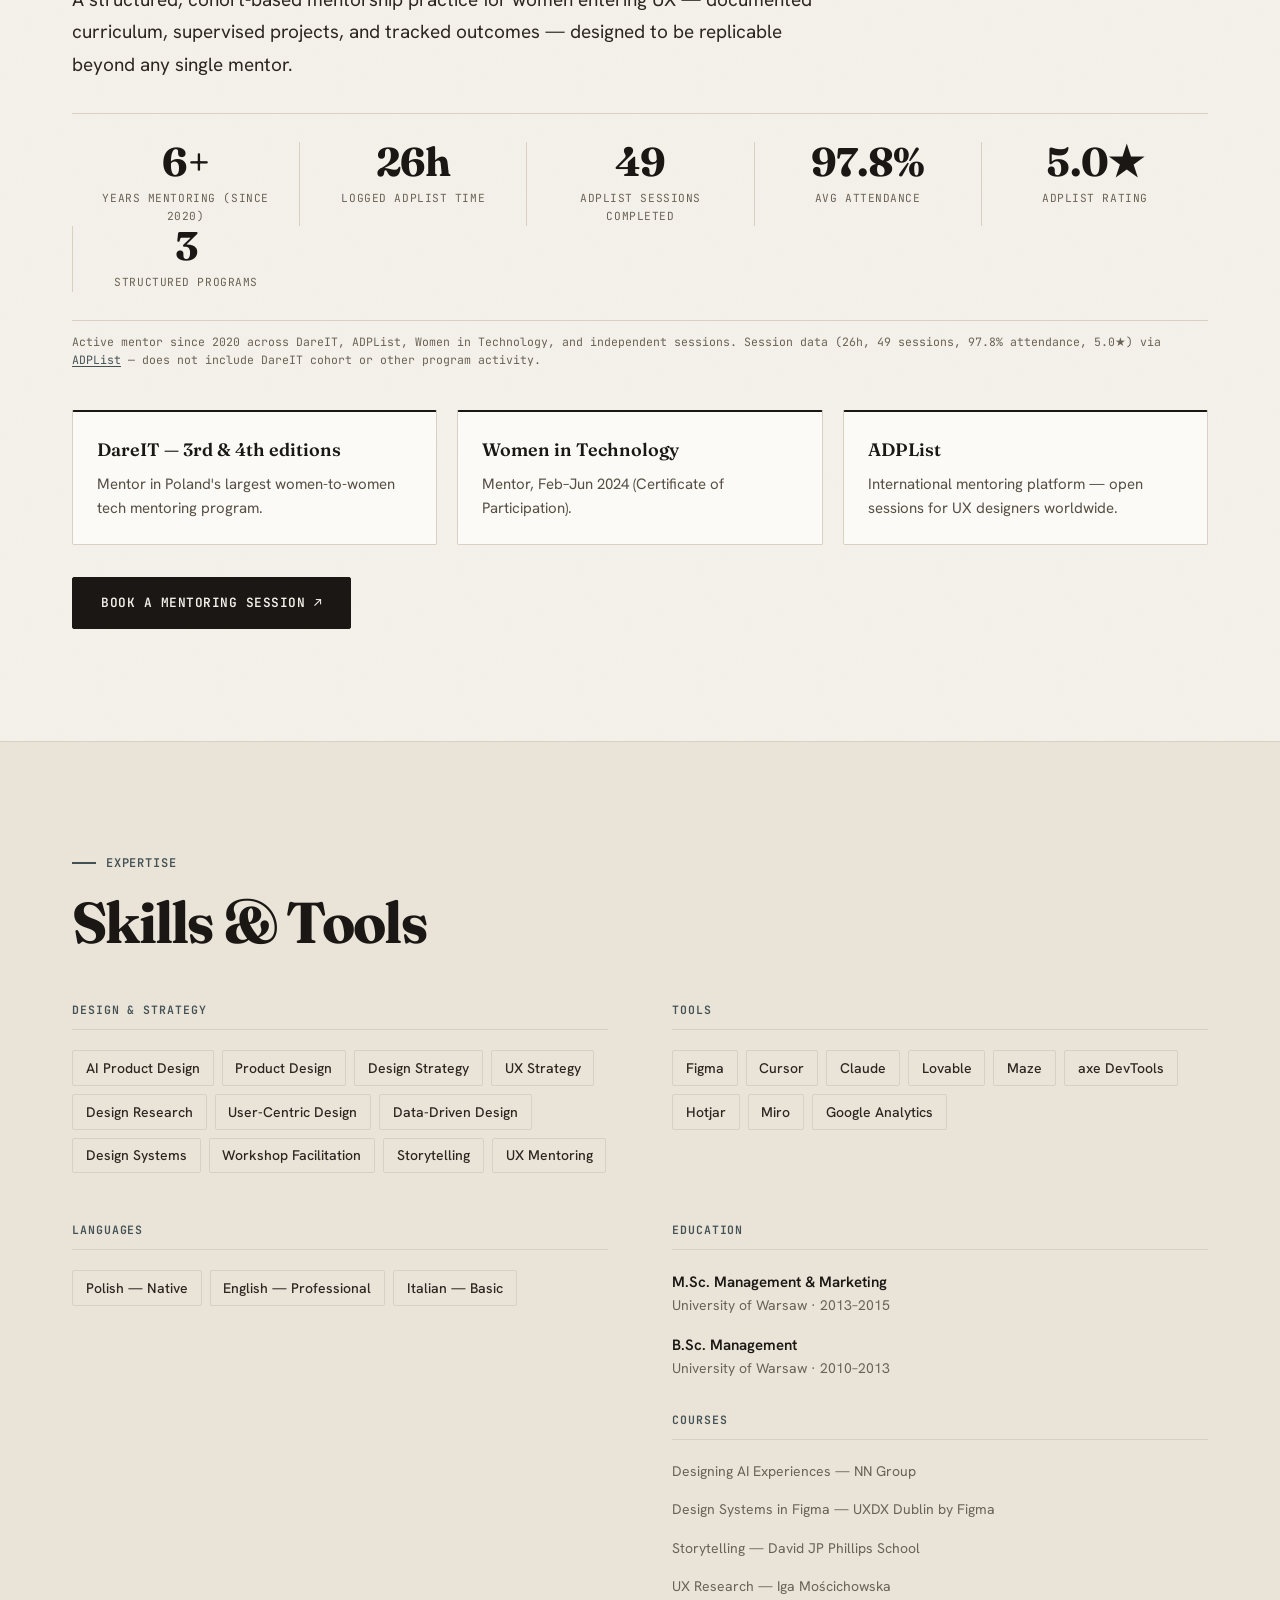
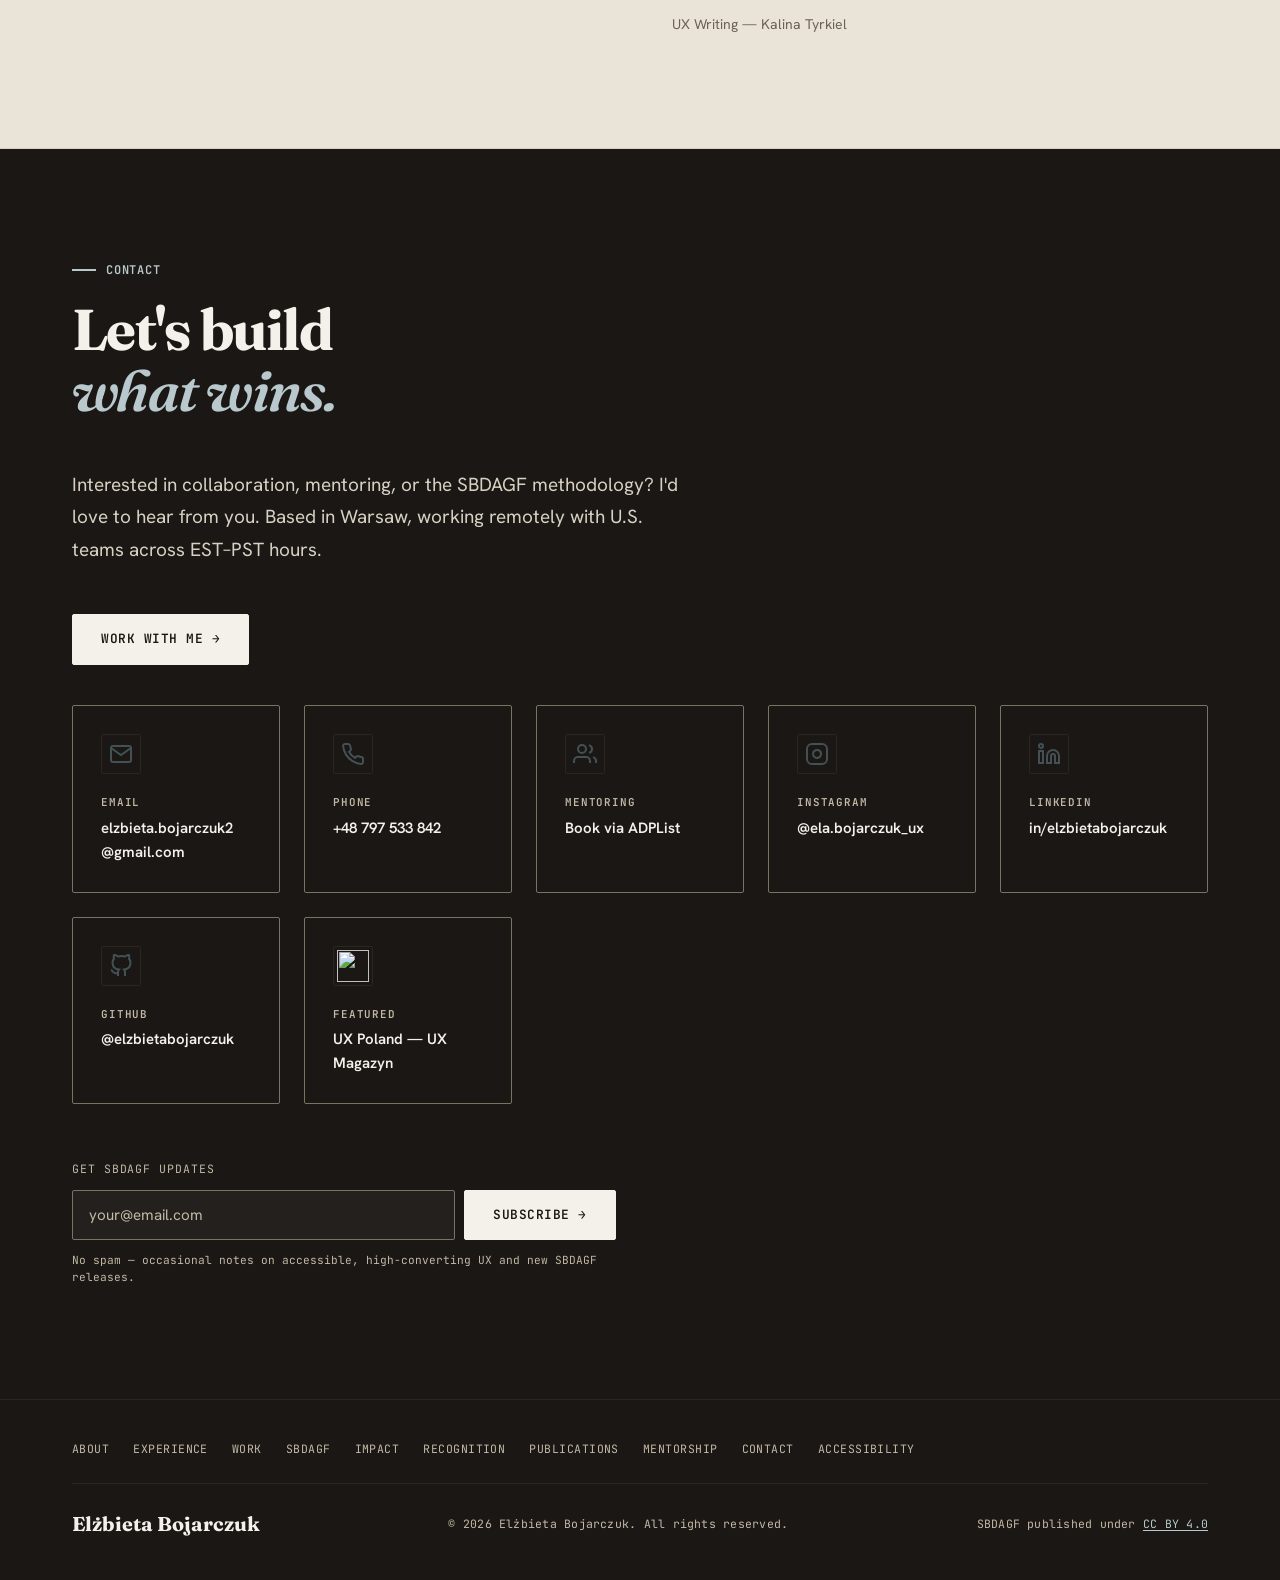
==== commit 4edeb952: "Remove v0 and Bolt.new from AI platforms list Co-Authored-By: Claude Sonnet 4.6 <noreply@anthropic.c" ====
--- a/index.html
+++ b/index.html
@@ -281,10 +281,10 @@
             <div class="timeline-body">
               <div class="timeline-meta">
                 <span class="timeline-date">May 2015 — Aug 2016</span>
-                <span class="timeline-company">Loyalty Partner Polska (PAYBACK)</span>
+                <span class="timeline-company">Loyalty Partner Poland (PAYBACK) · American Express Group</span>
               </div>
               <h3 class="timeline-role">Web UX Specialist</h3>
-              <p>As the sole UX designer for PAYBACK Poland — one of Europe's largest loyalty platforms — I owned the entire design surface: mobile apps, web, and landing pages. I shipped independently at speed, partnered directly with engineering, and delivered production-ready work across a multi-brand ecosystem serving millions of users.</p>
+              <p>As the sole UX designer for PAYBACK Poland (Loyalty Partner Poland, part of the American Express Group) — one of Europe's largest loyalty platforms — I owned the entire design surface: mobile apps, web, and landing pages. I shipped independently at speed, partnered directly with engineering, and delivered production-ready work across a multi-brand ecosystem serving millions of users.</p>
               <p class="achievement-label">Selected achievements</p>
               <ul class="achievement-list" aria-label="Key achievements">
                 <li>Part of the team behind <strong>~1,000,000 user activations</strong> across PAYBACK loyalty programs</li>
@@ -415,7 +415,7 @@
           <article class="principle-card principle-card--accent reveal reveal--delay-1">
             <div class="principle-num" aria-hidden="true">05</div>
             <h4>AI-Augmented Implementation</h4>
-            <p>Leverages current AI platforms — Lovable, Cursor, Claude, v0, Bolt.new — to make professional-quality design accessible to non-technical users. A working methodology, not theory.</p>
+            <p>Leverages current AI platforms — Lovable, Cursor, Claude — to make professional-quality design accessible to non-technical users. A working methodology, not theory.</p>
           </article>
         </div>
 
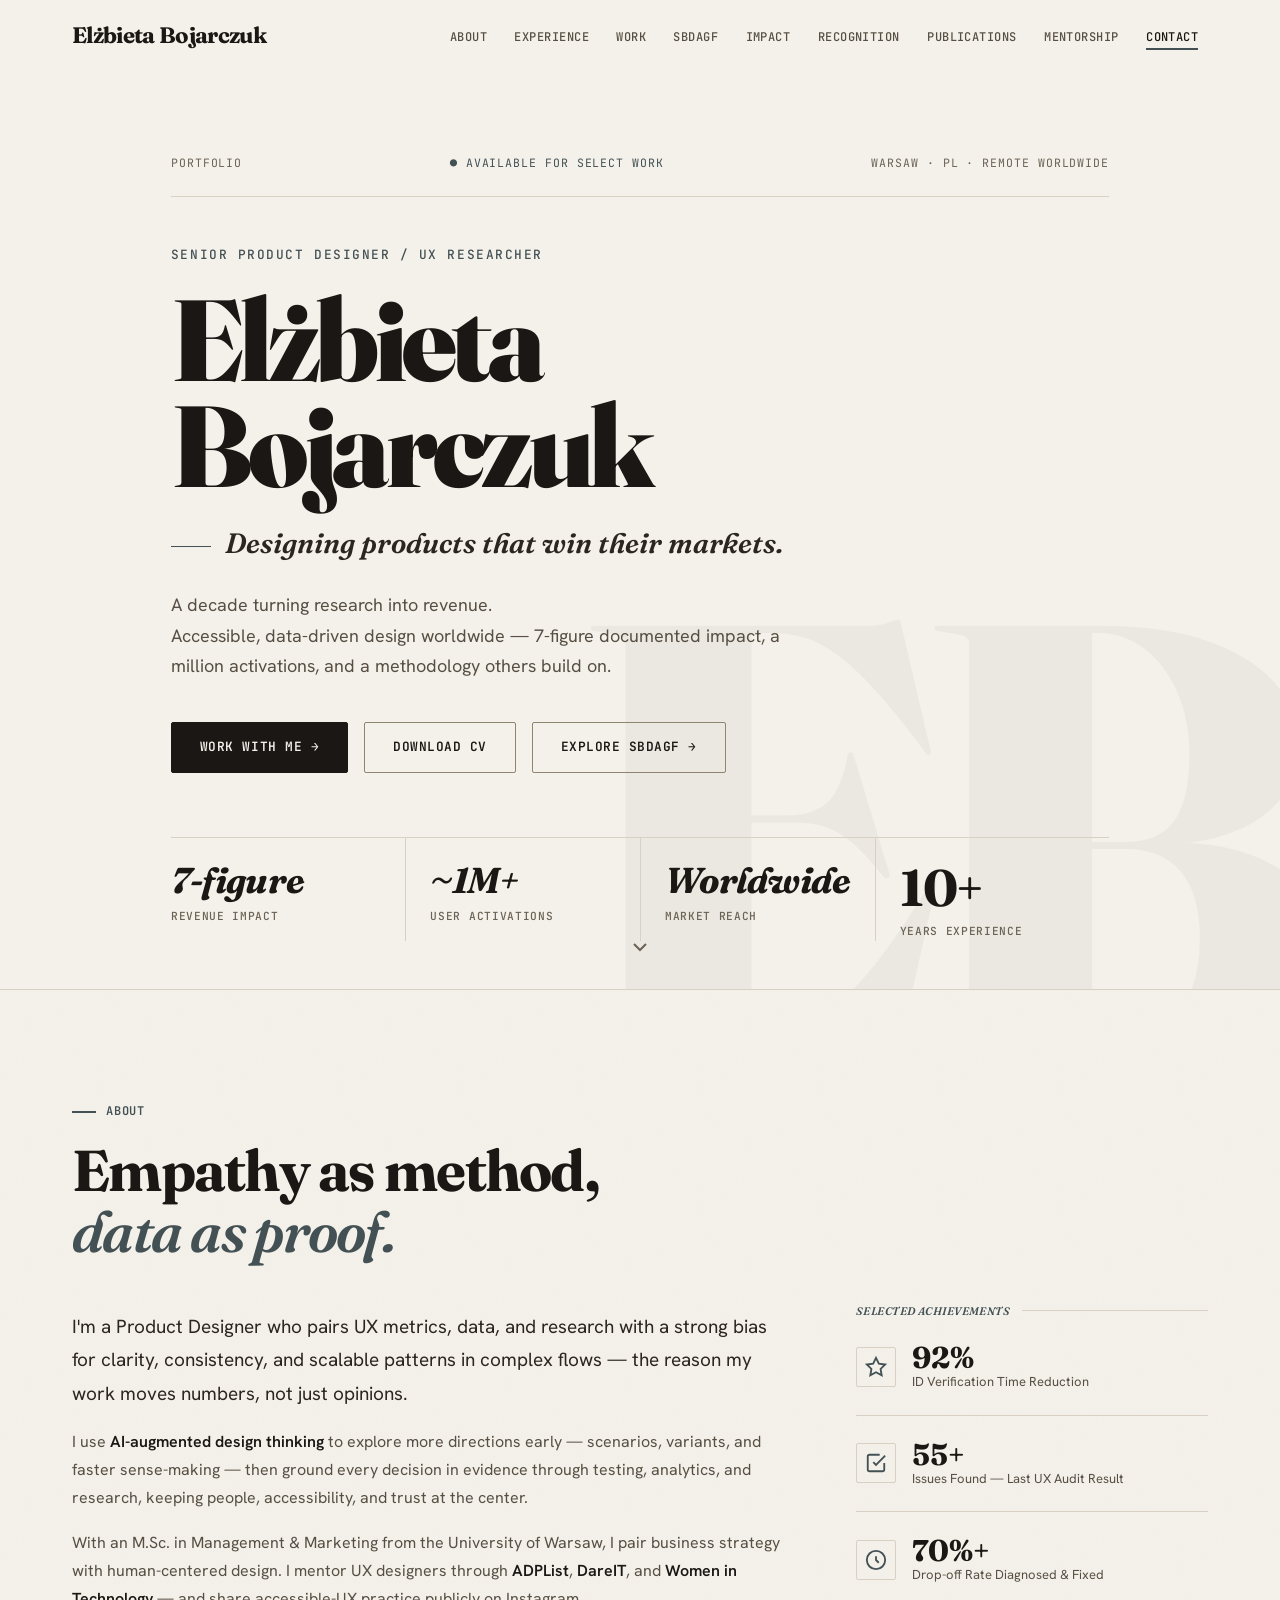
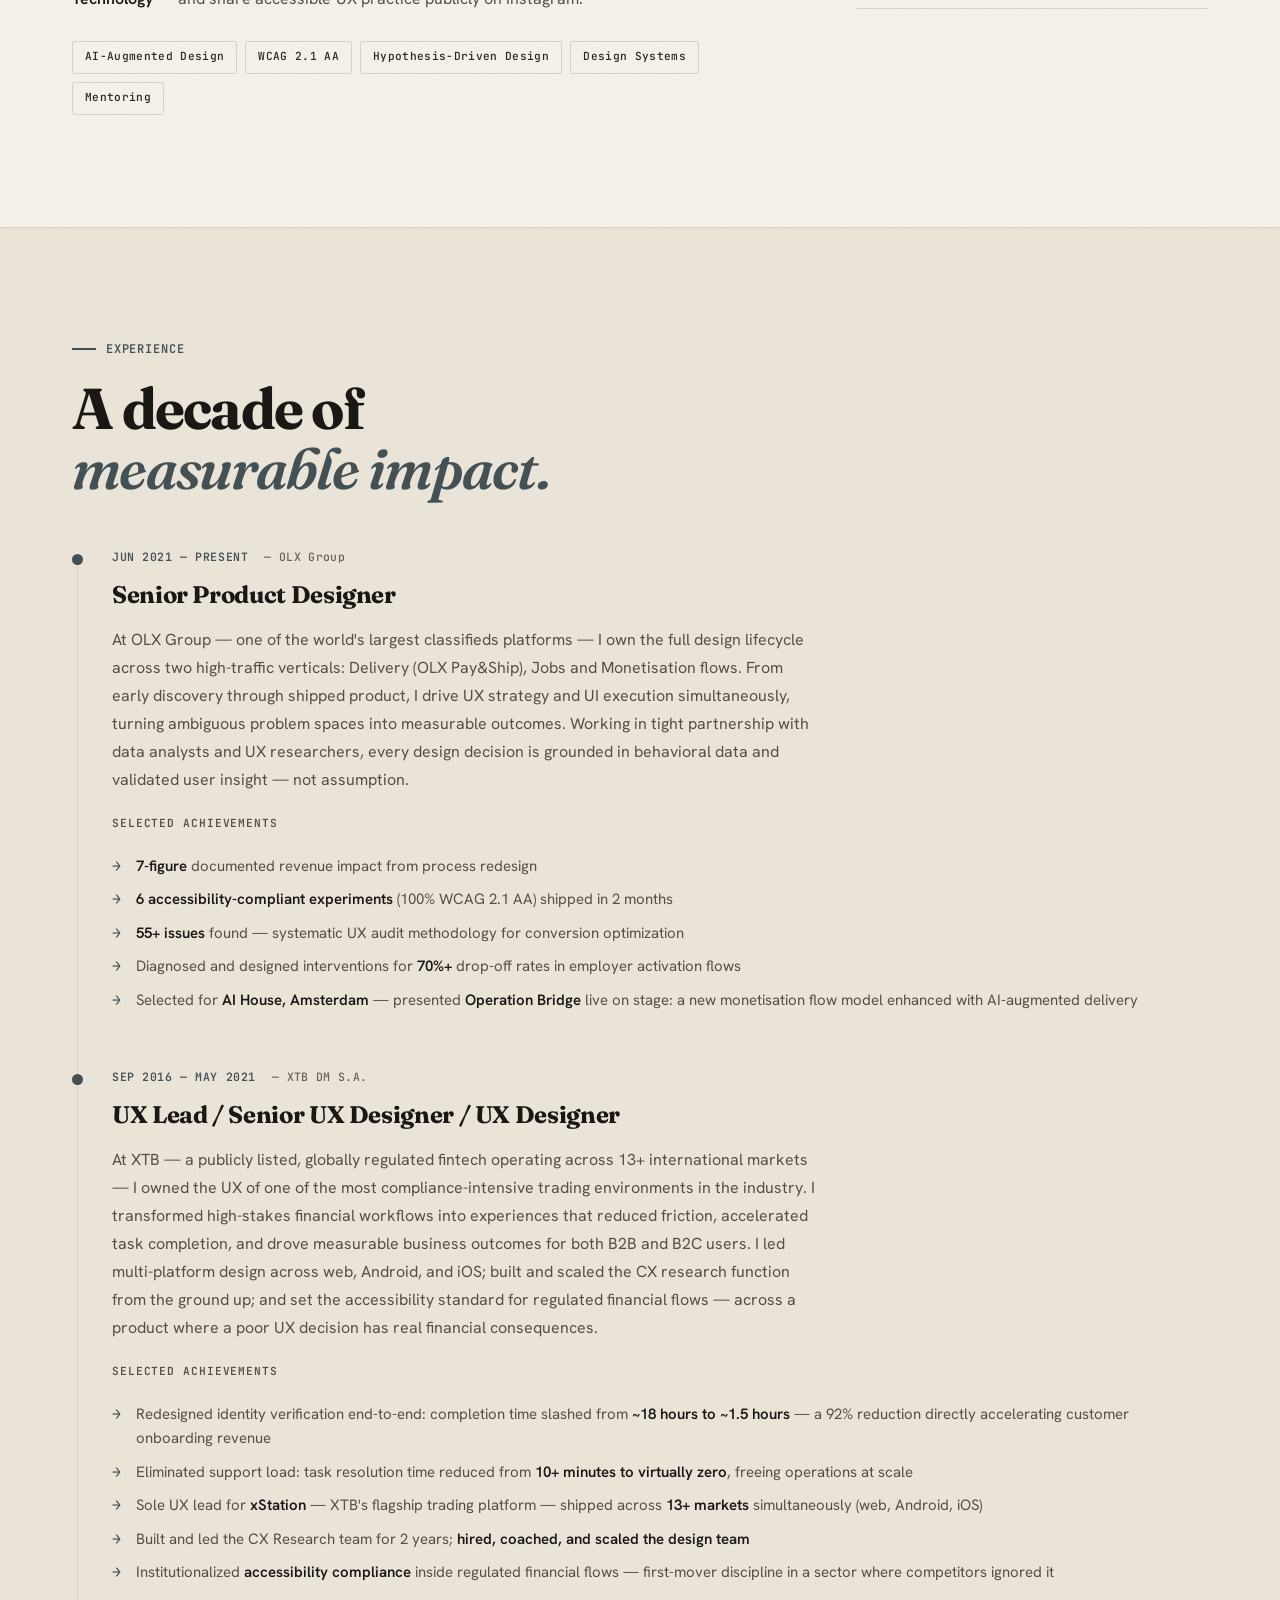
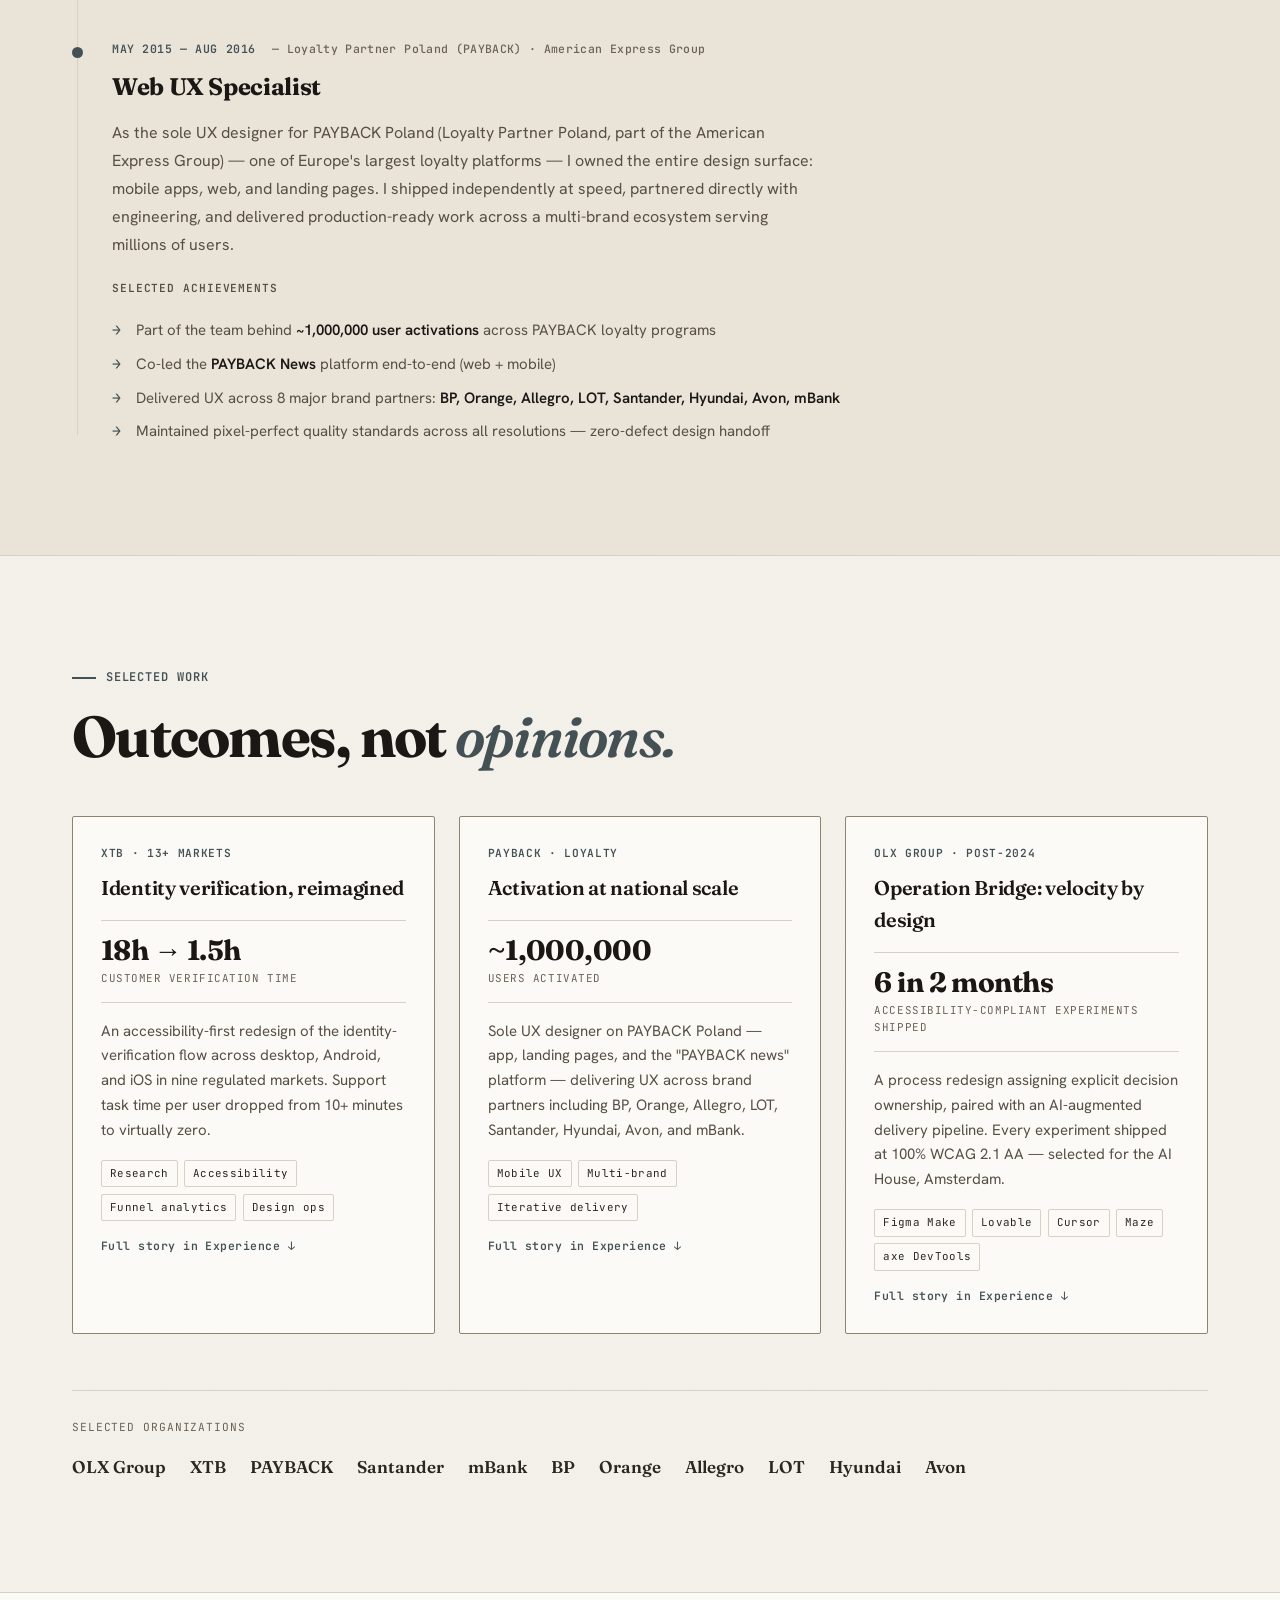
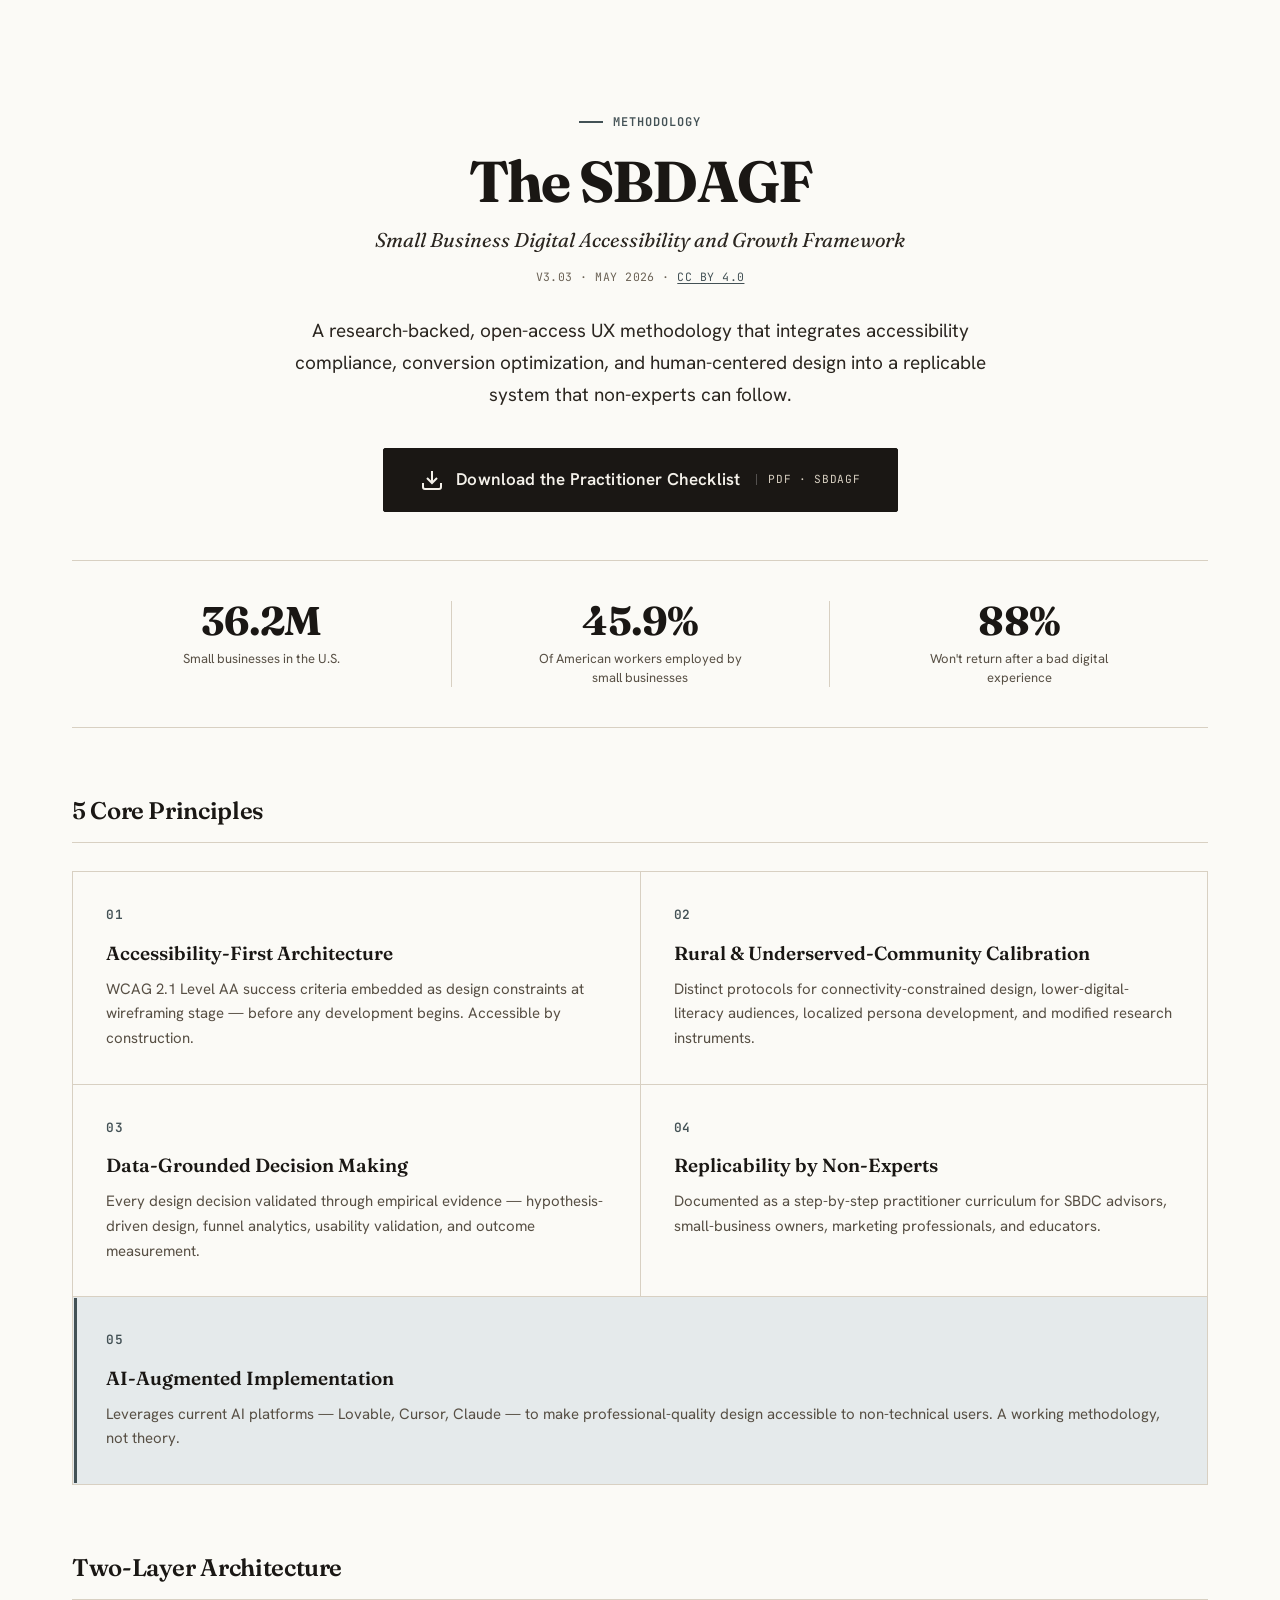
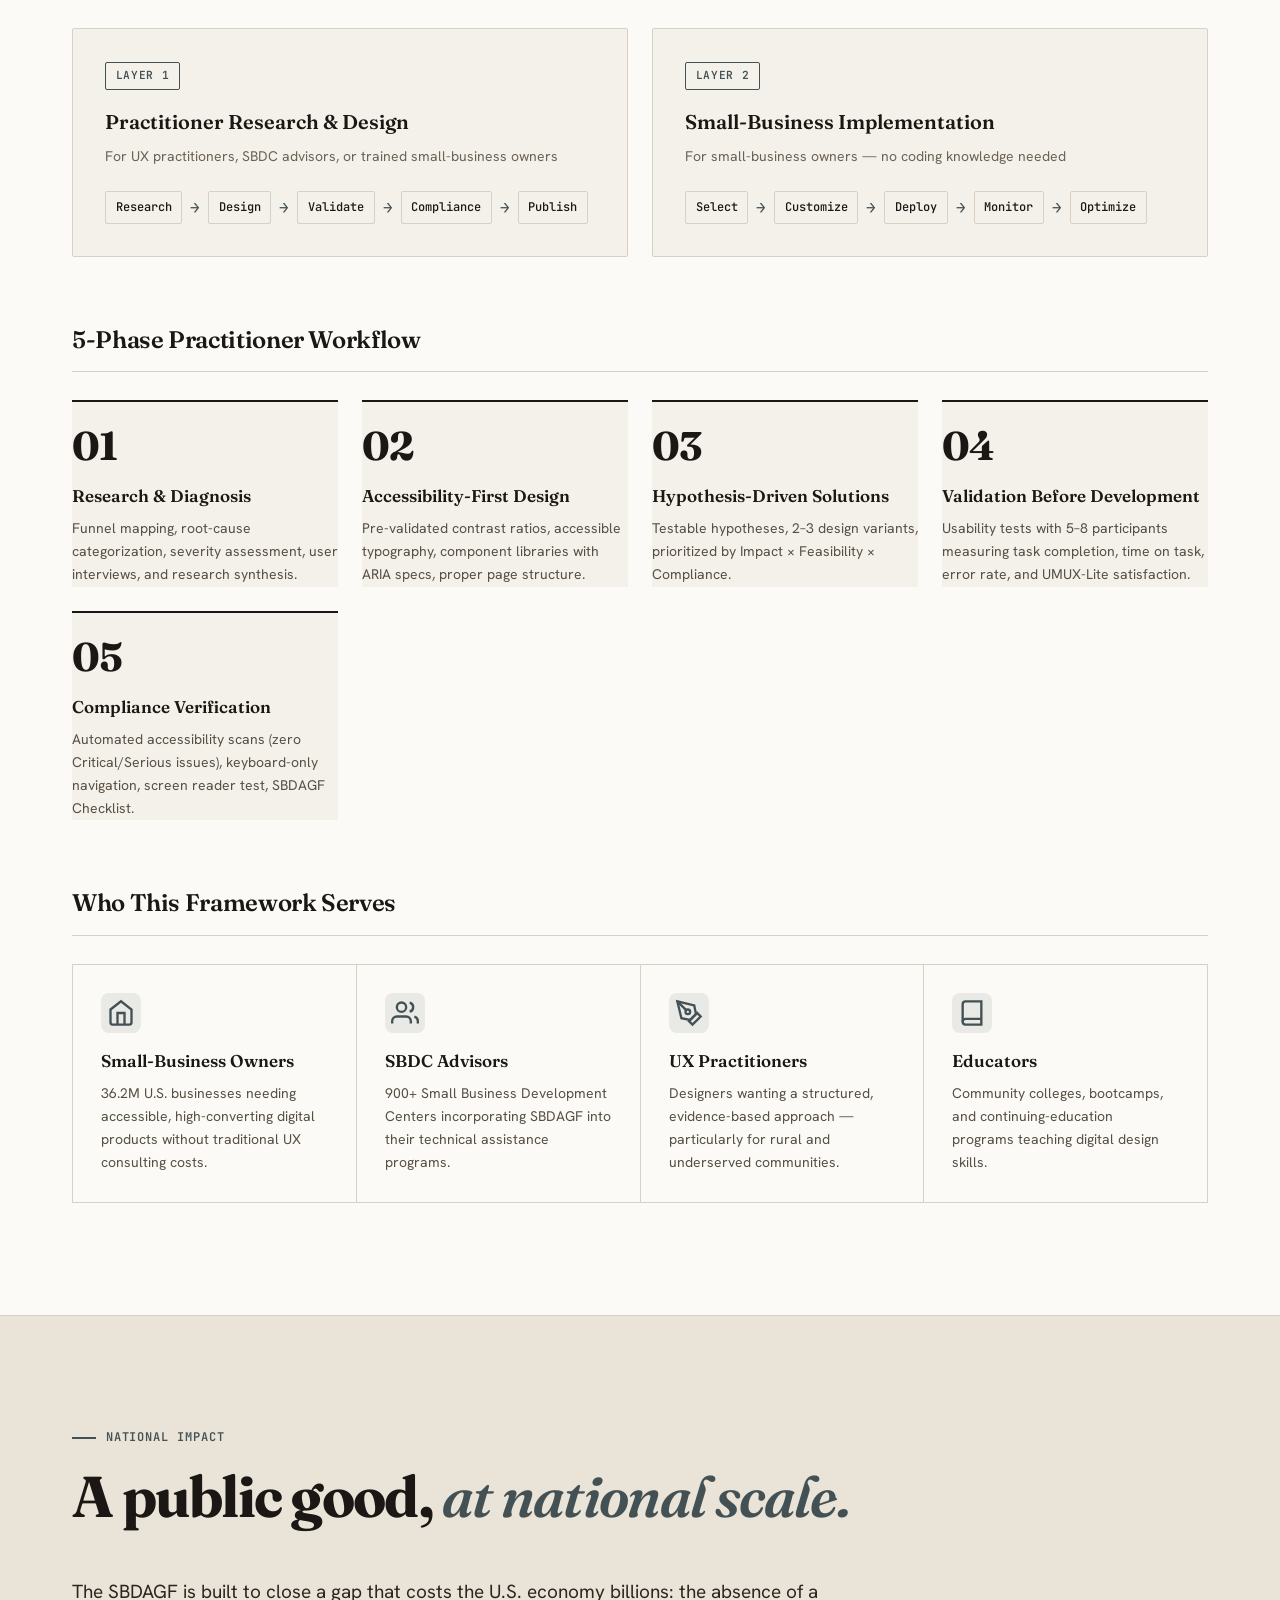
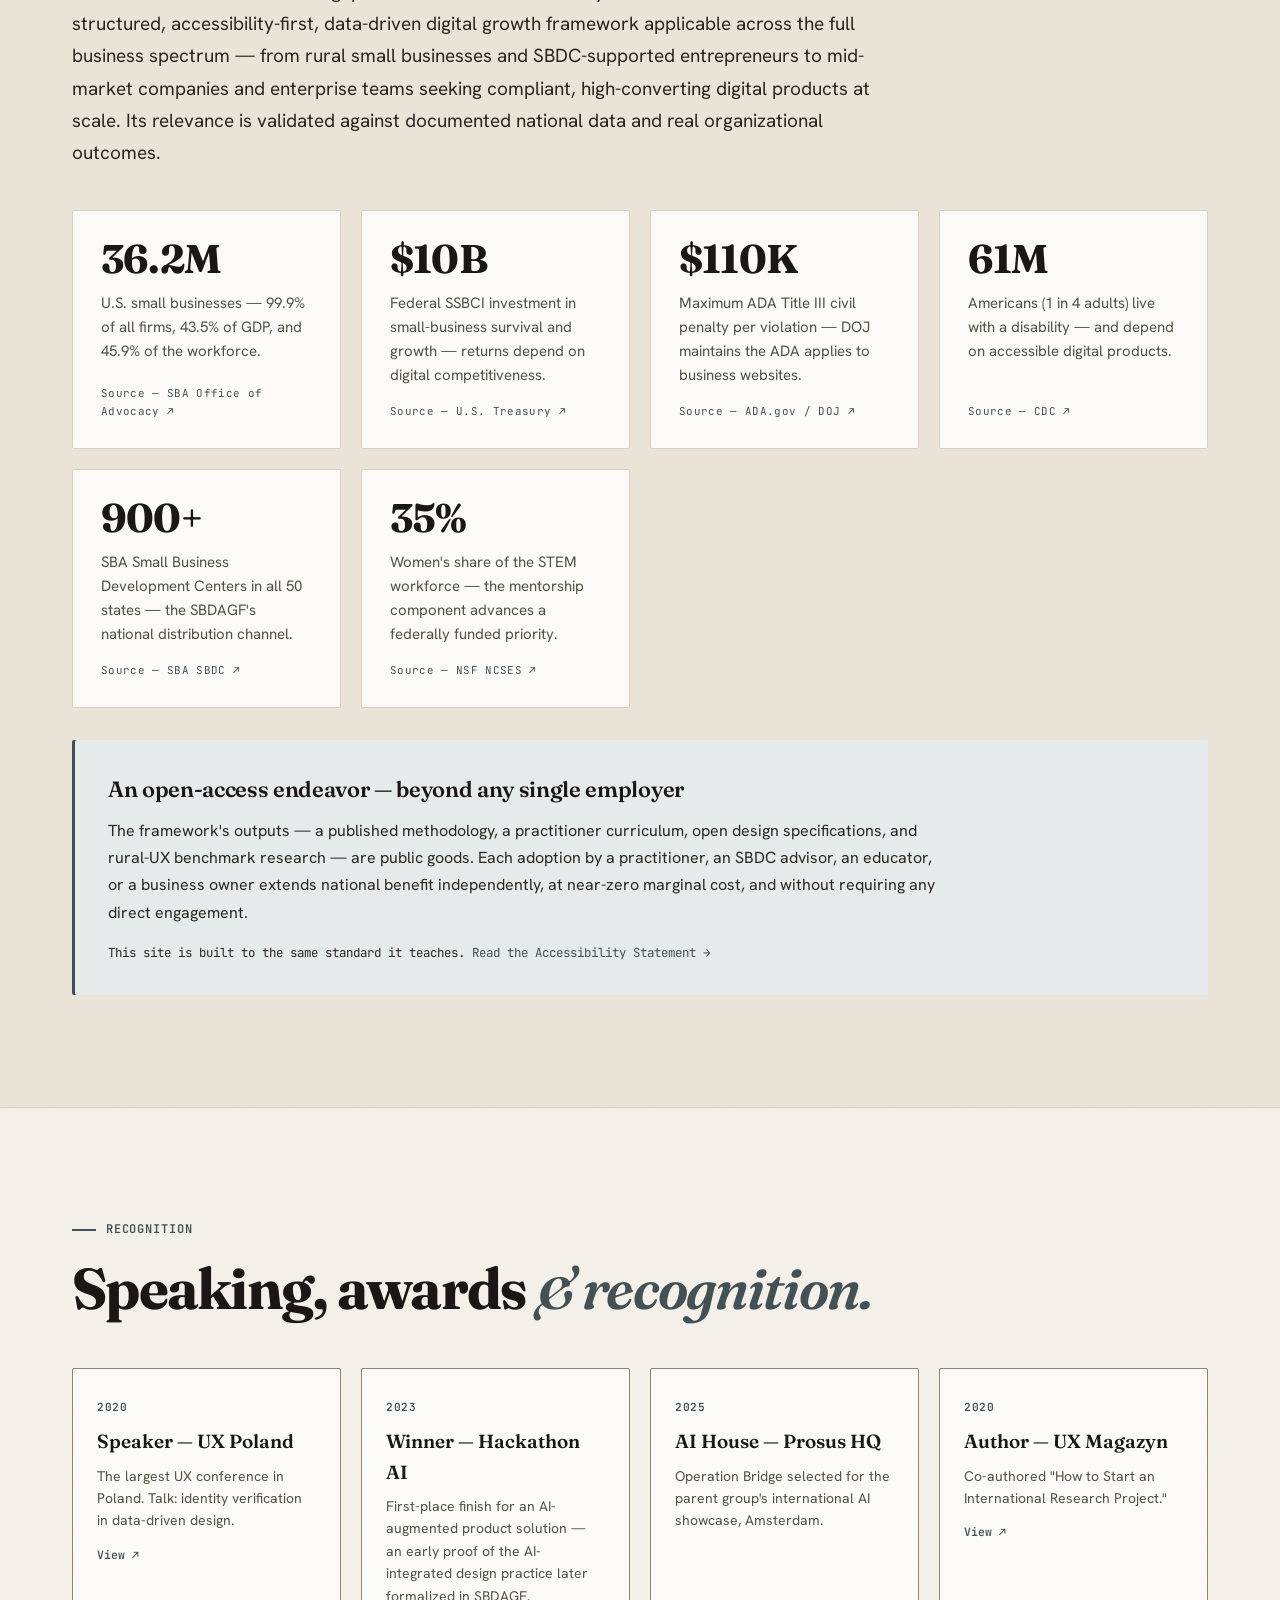
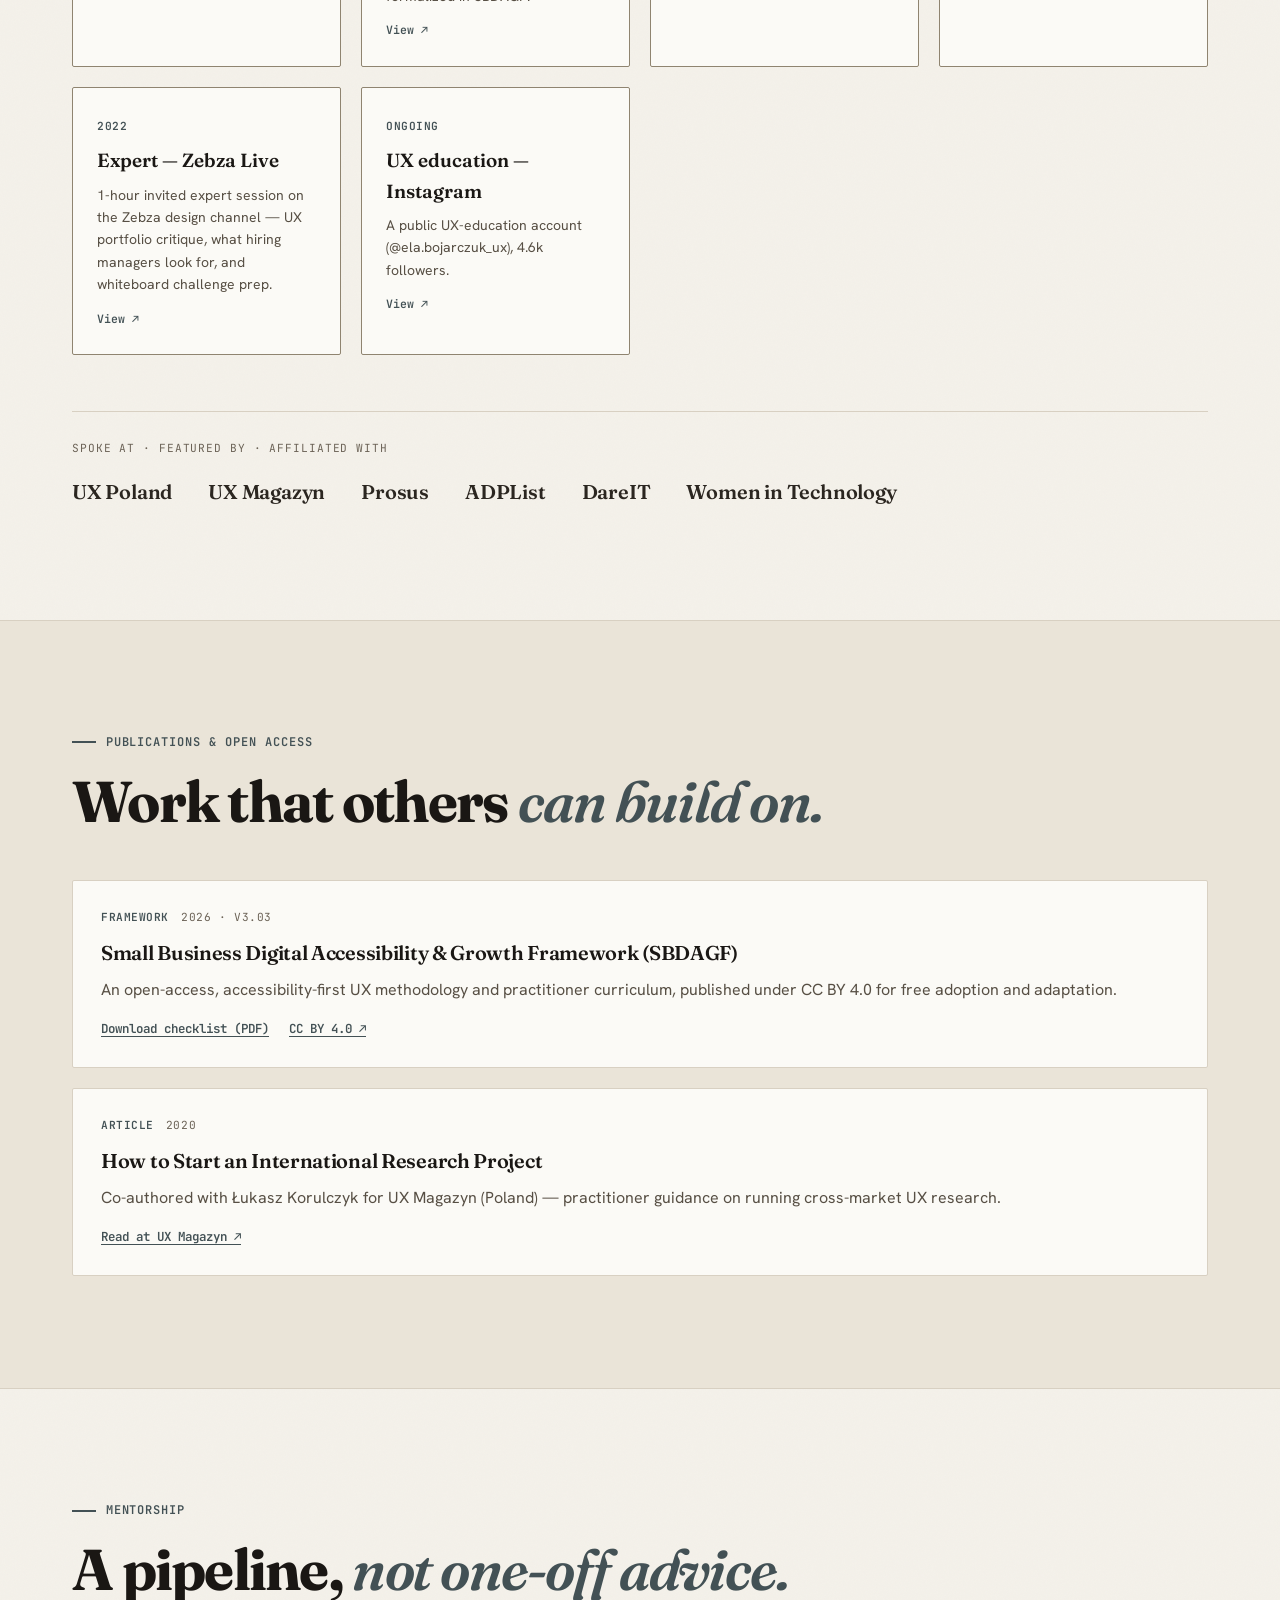
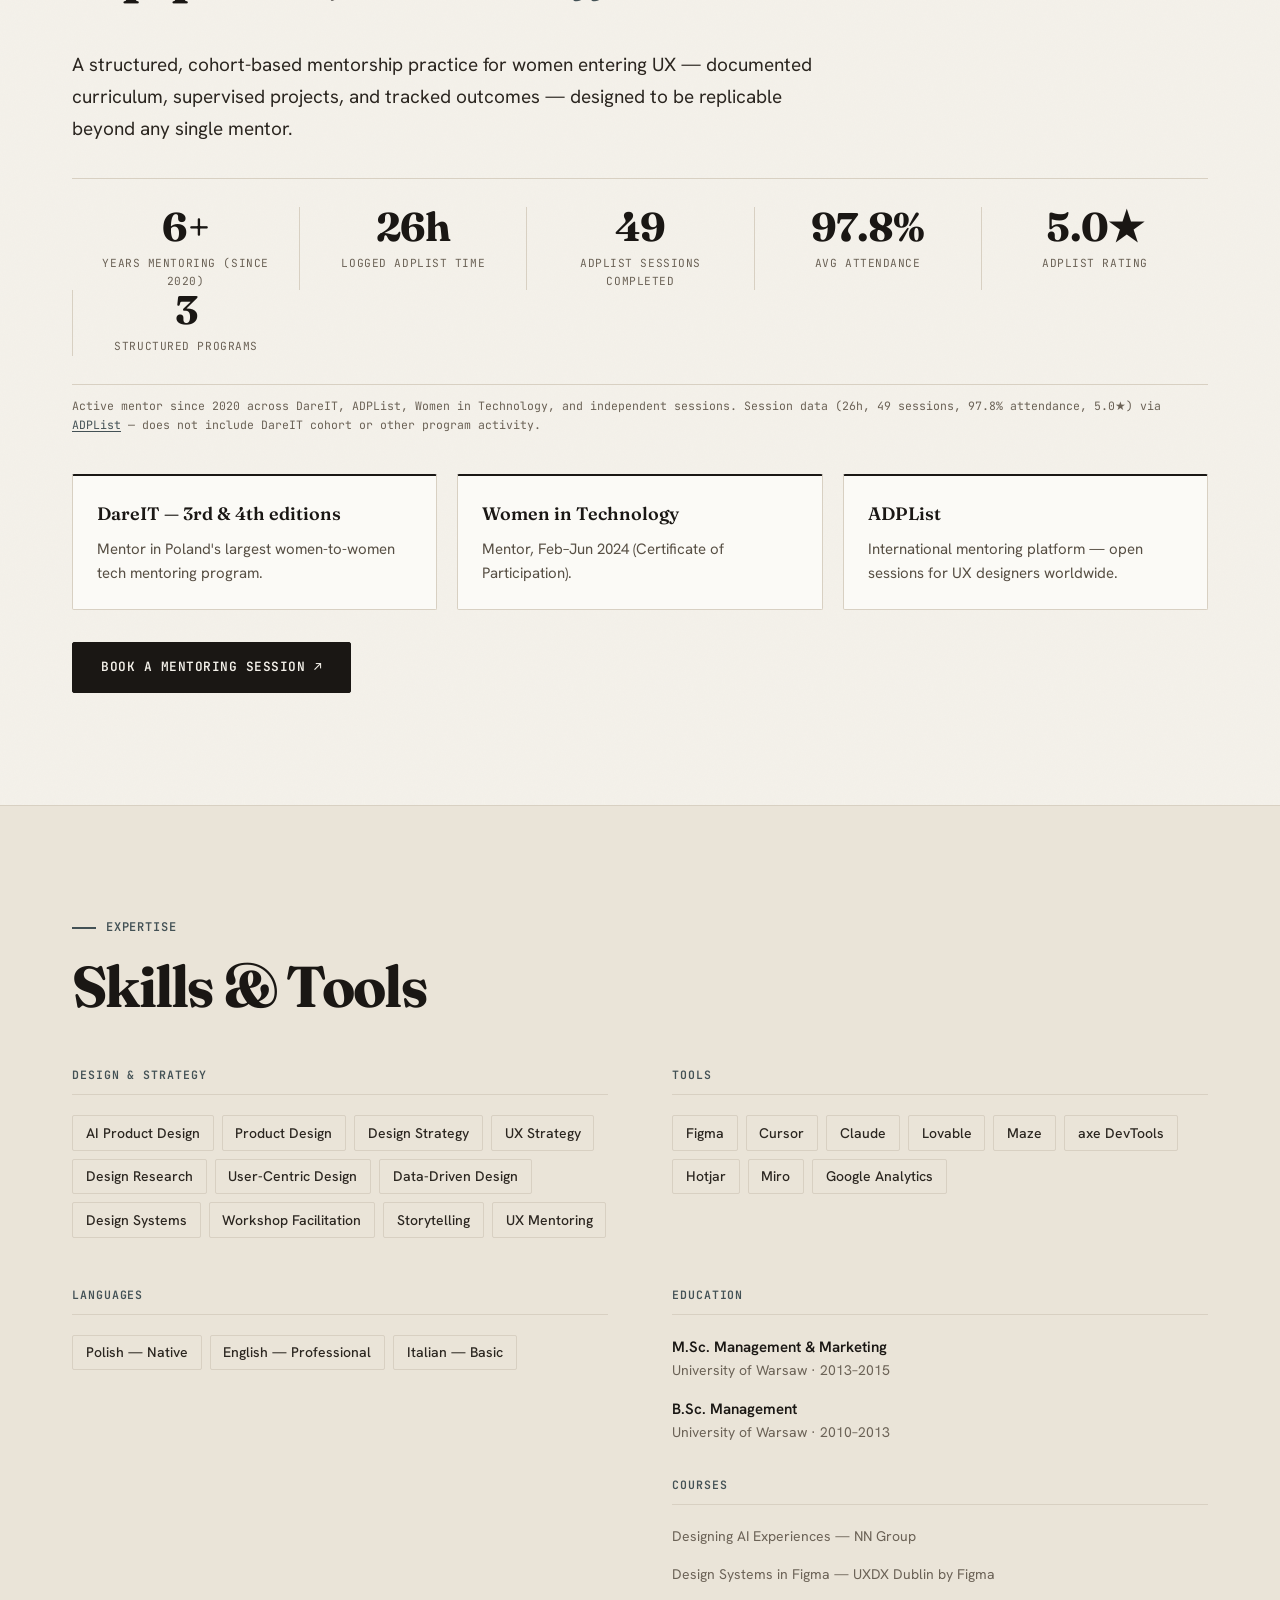
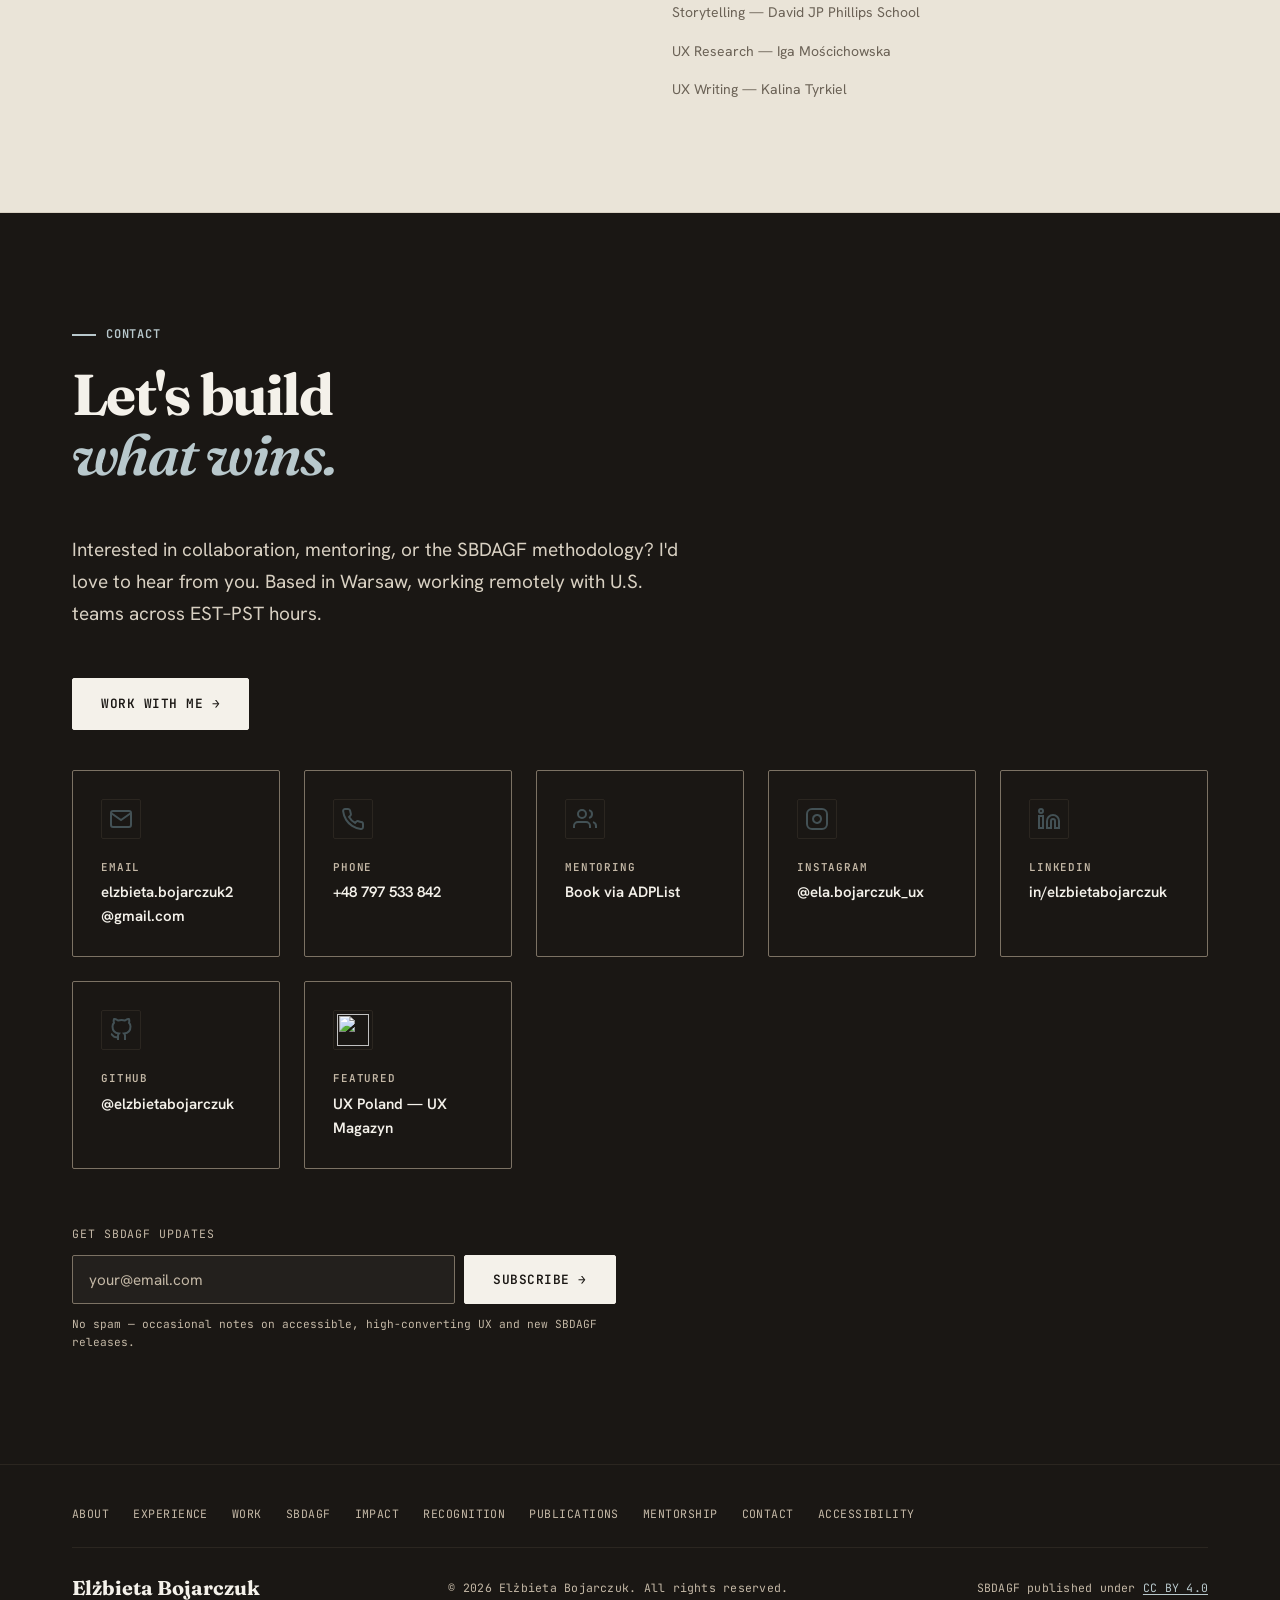
==== commit a3715ccf: "SBDAGF impact lead: expand scope to enterprise/corporate America Co-Authored-By: Claude Sonnet 4.6 <" ====
--- a/index.html
+++ b/index.html
@@ -515,7 +515,7 @@
       <div class="container">
         <div class="section-label reveal">National Impact</div>
         <h2 id="impact-heading" class="section-heading reveal">A public good, <em>at national scale.</em></h2>
-        <p class="lead impact-lead reveal">The SBDAGF is engineered for one purpose: to give the United States' small businesses — especially in rural and underserved communities — a cost-effective, accessibility-first path to compliant, high-converting digital products, disseminated through the federal SBDC network. Its importance is measured against documented national data.</p>
+        <p class="lead impact-lead reveal">The SBDAGF is built to close a gap that costs the U.S. economy billions: the absence of a structured, accessibility-first, data-driven digital growth framework applicable across the full business spectrum — from rural small businesses and SBDC-supported entrepreneurs to mid-market companies and enterprise teams seeking compliant, high-converting digital products at scale. Its relevance is validated against documented national data and real organizational outcomes.</p>
 
         <div class="impact-grid">
           <article class="impact-card reveal">
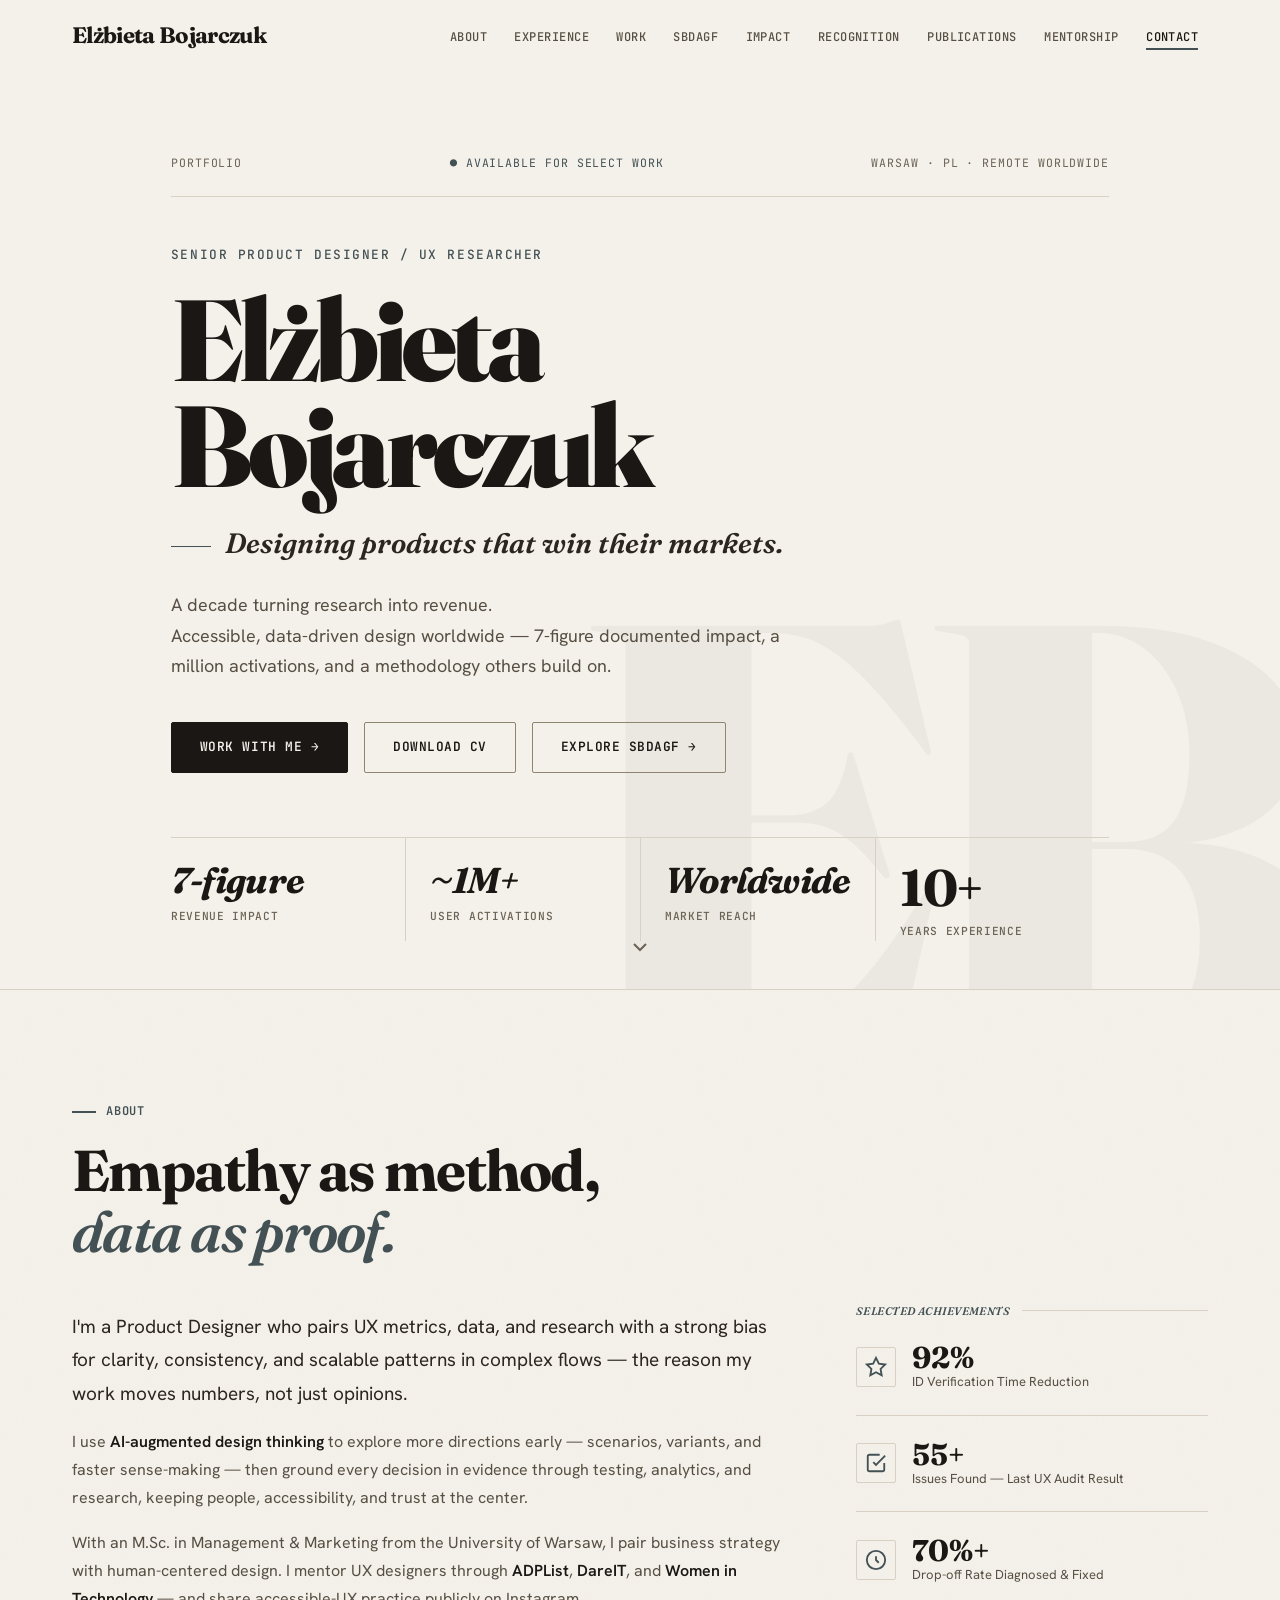
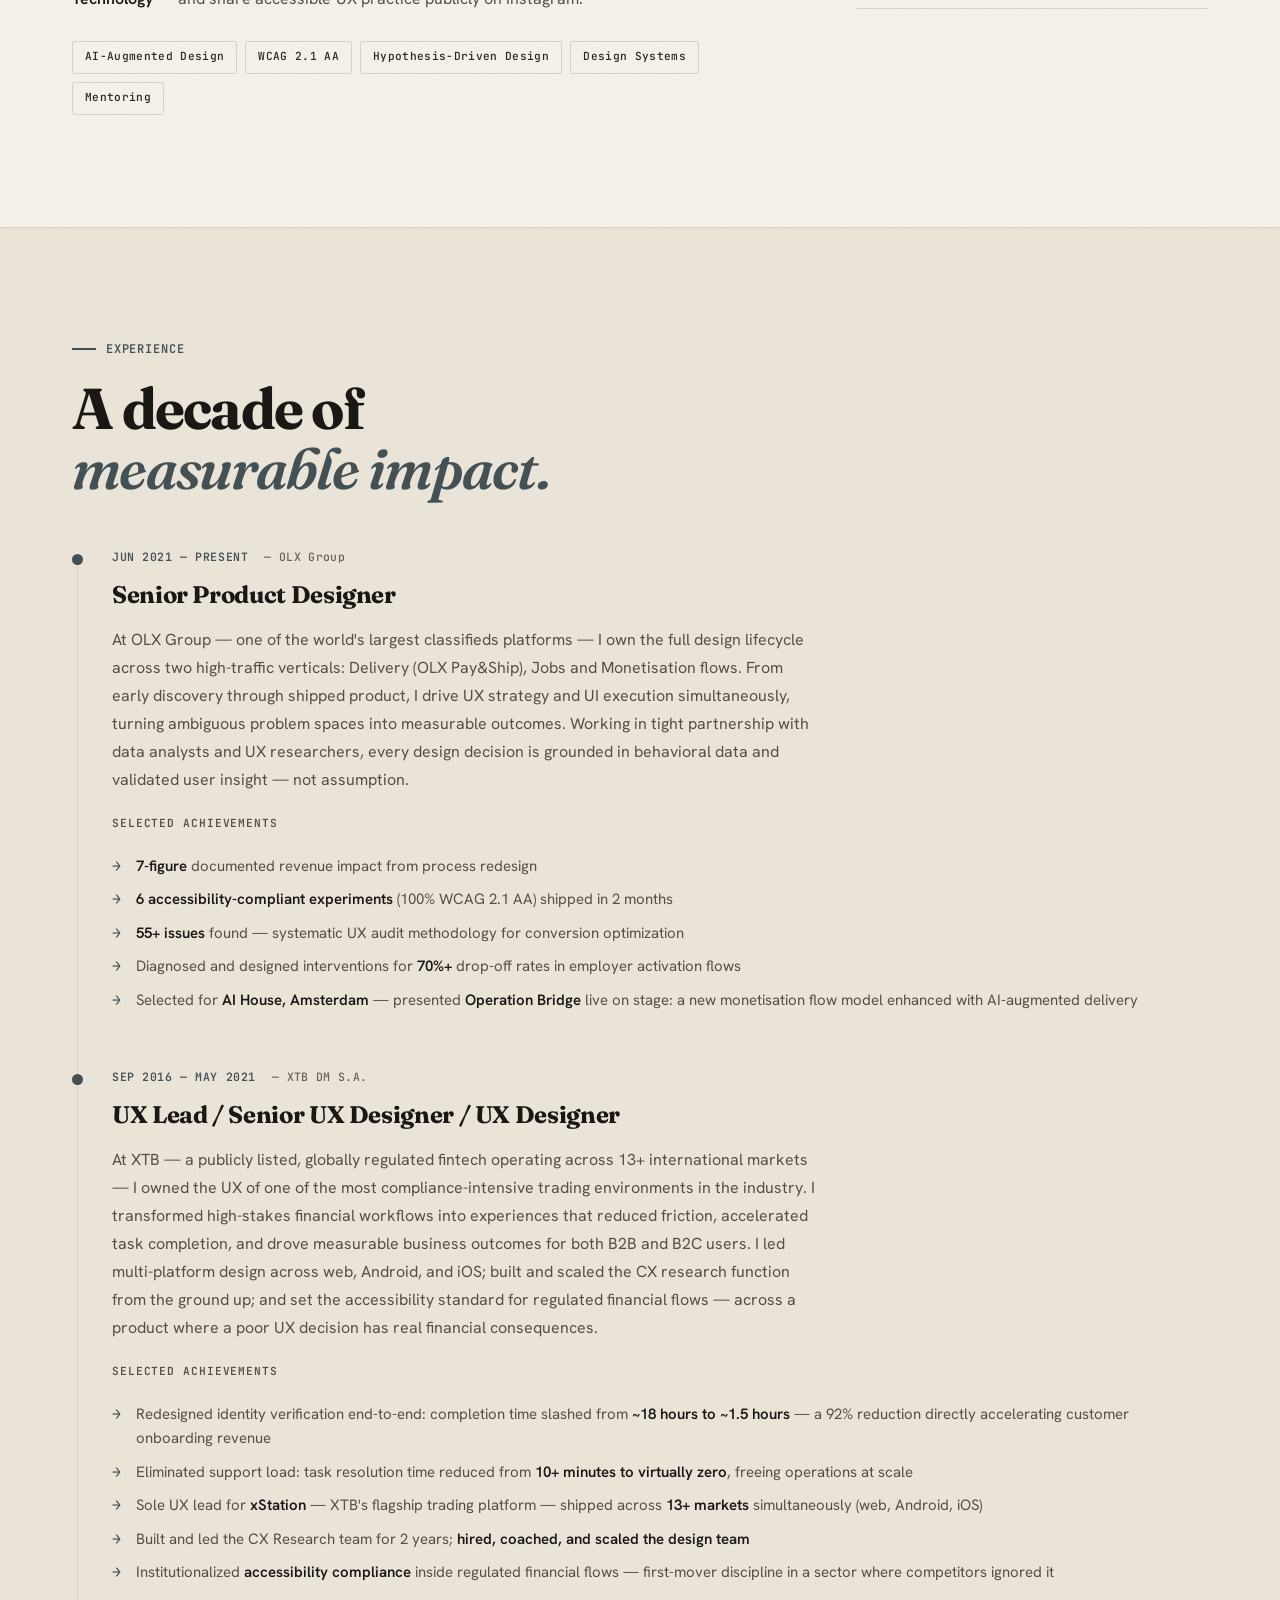
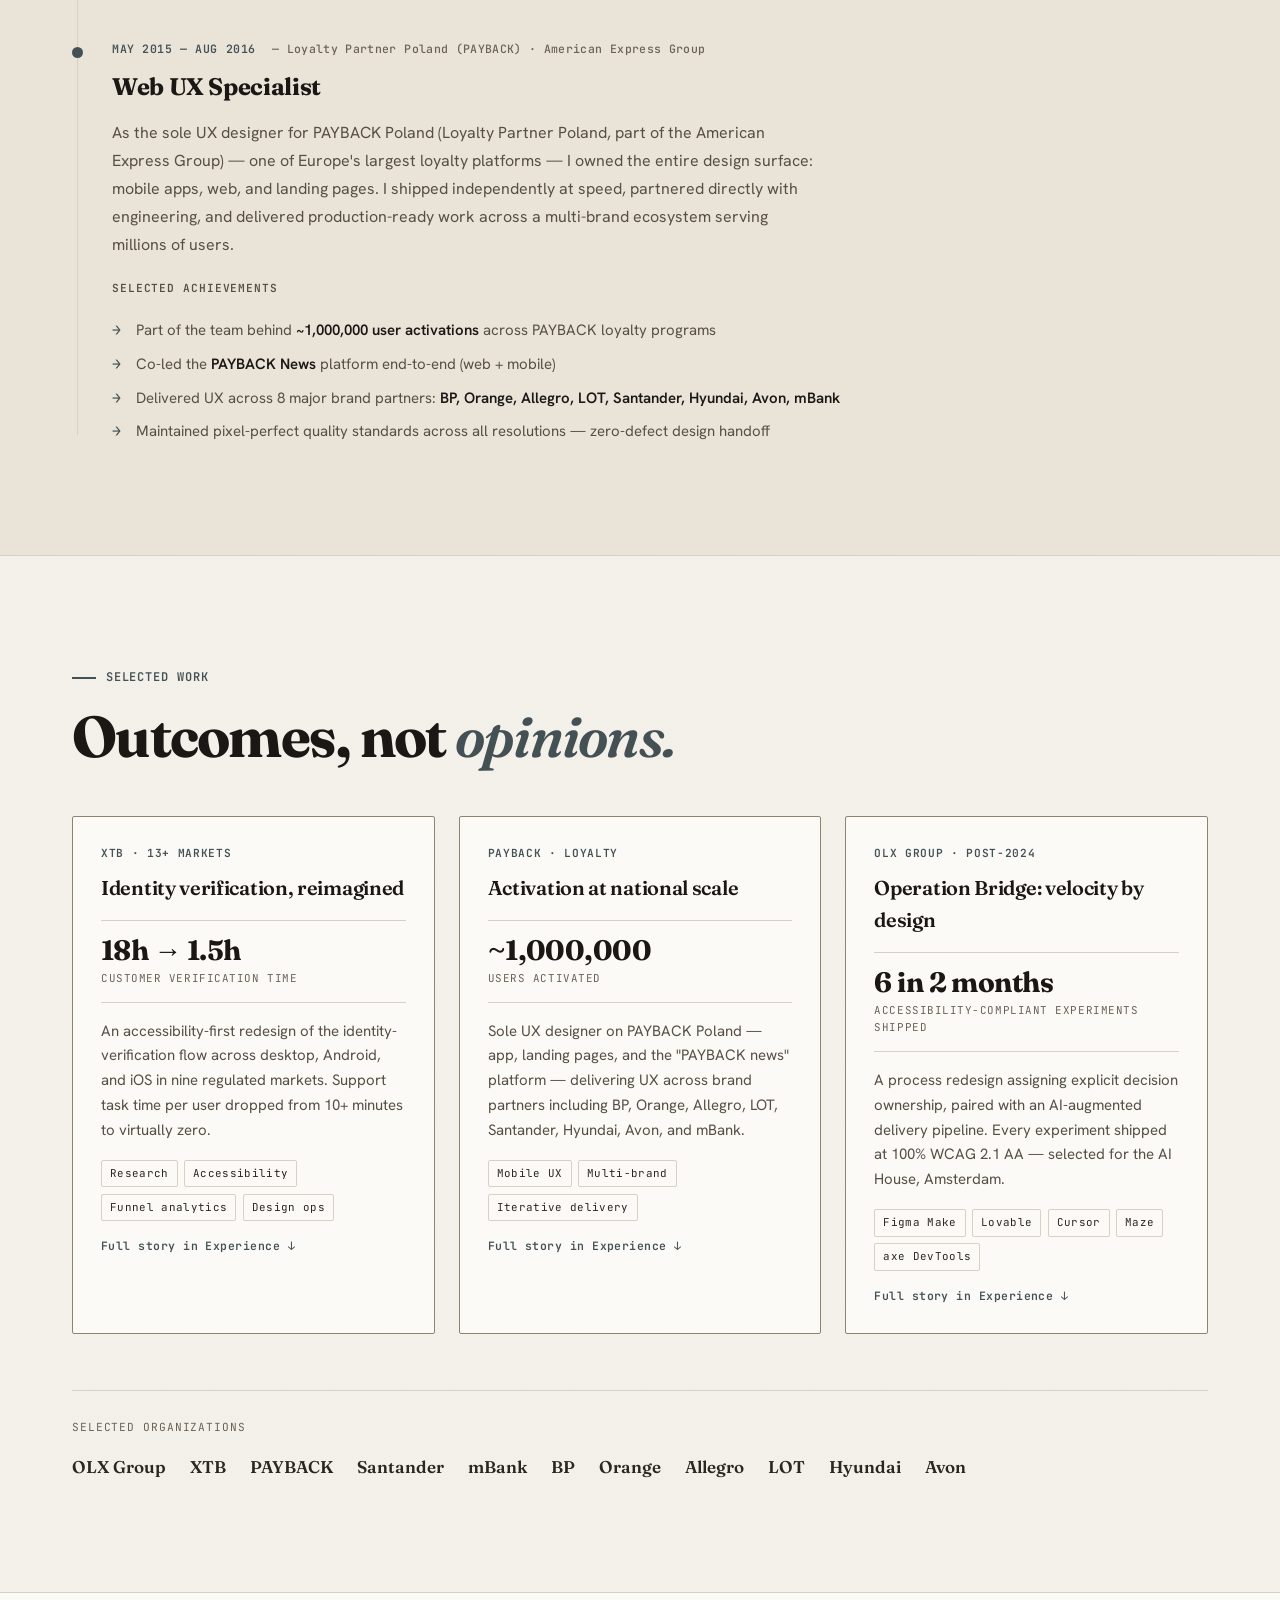
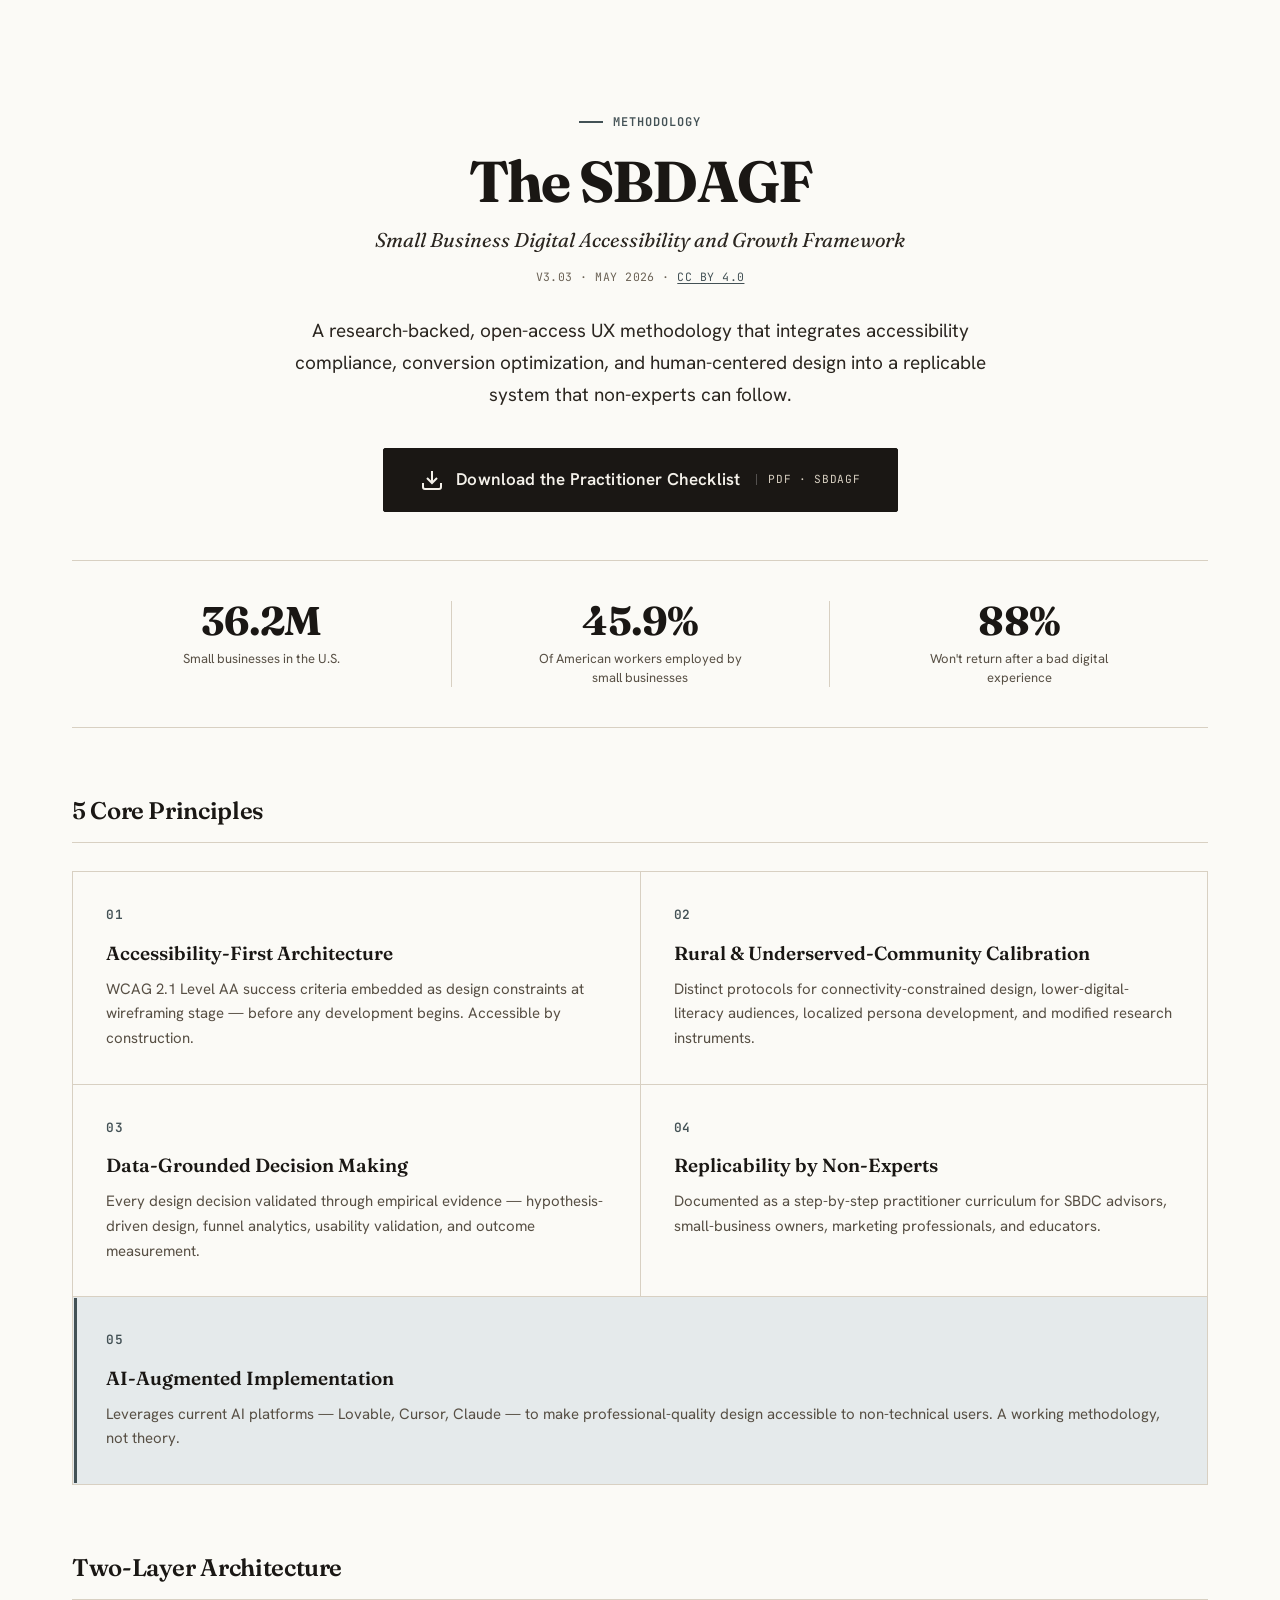
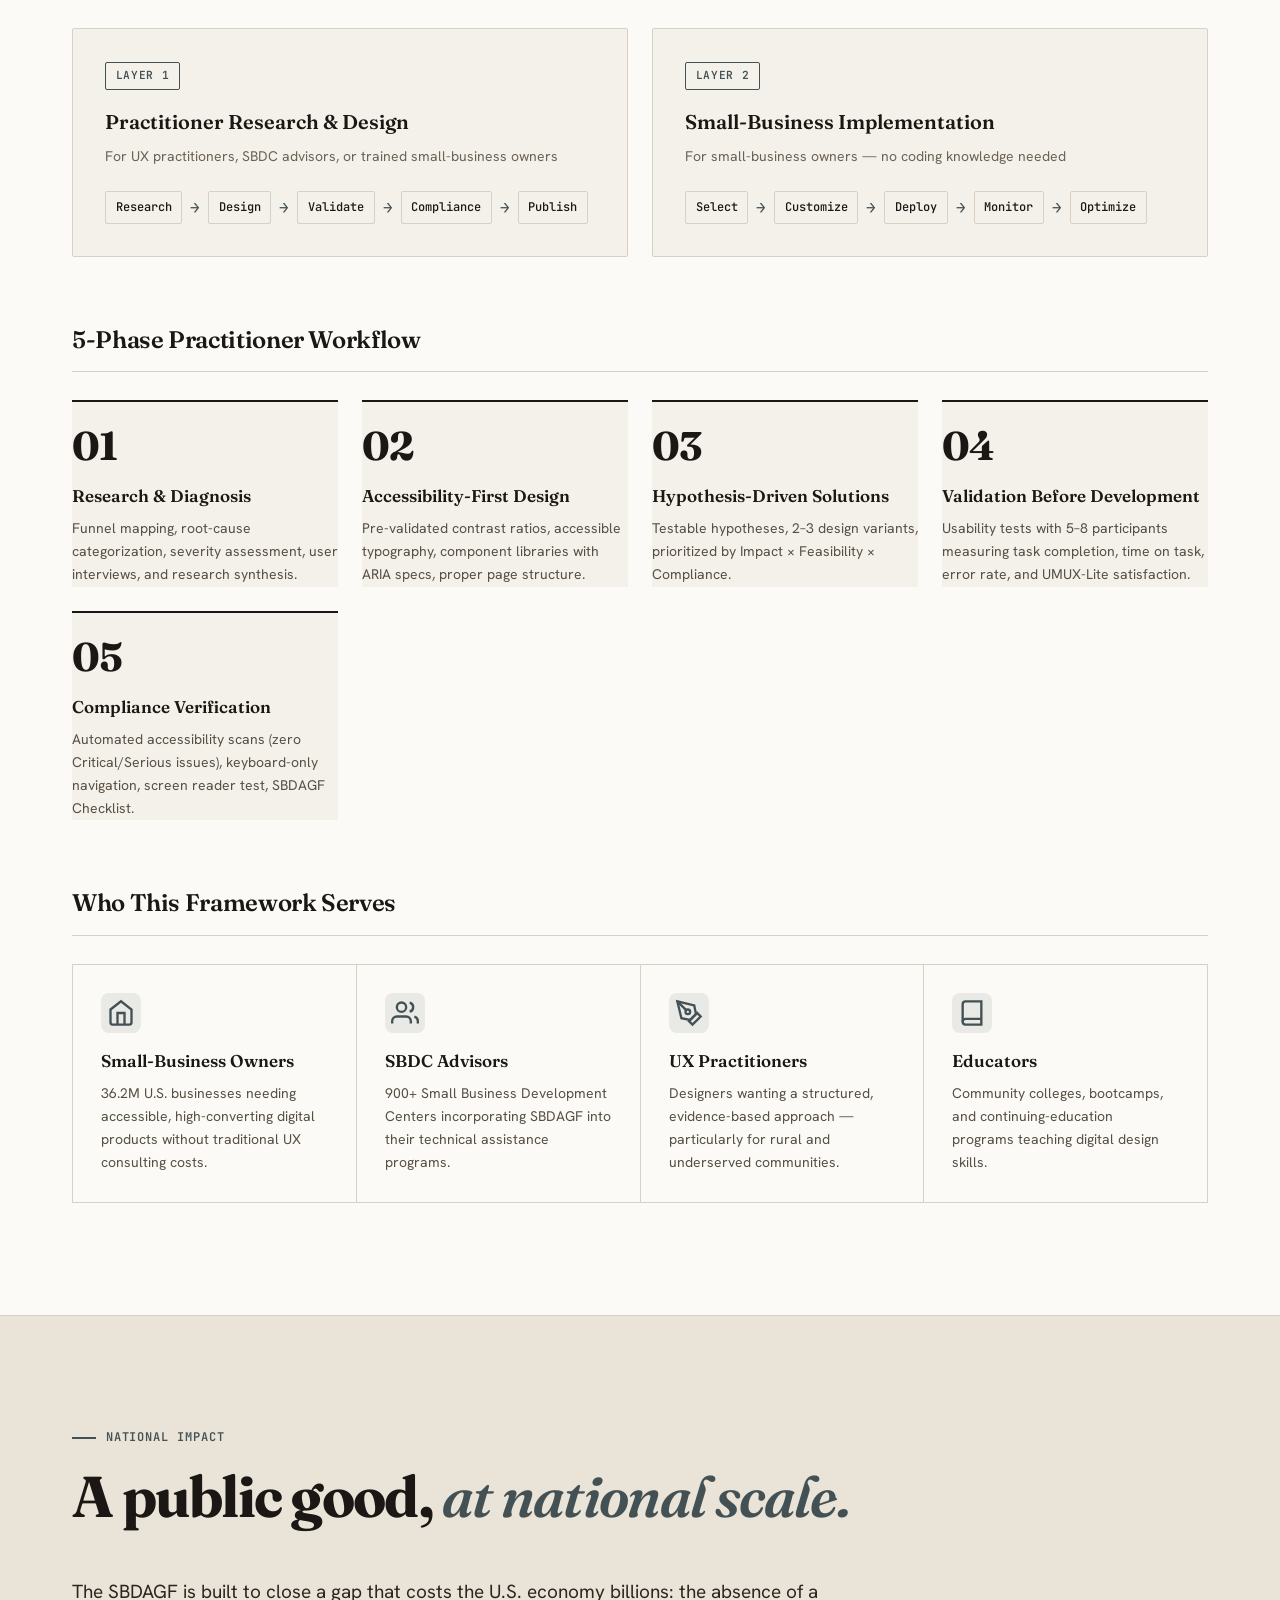
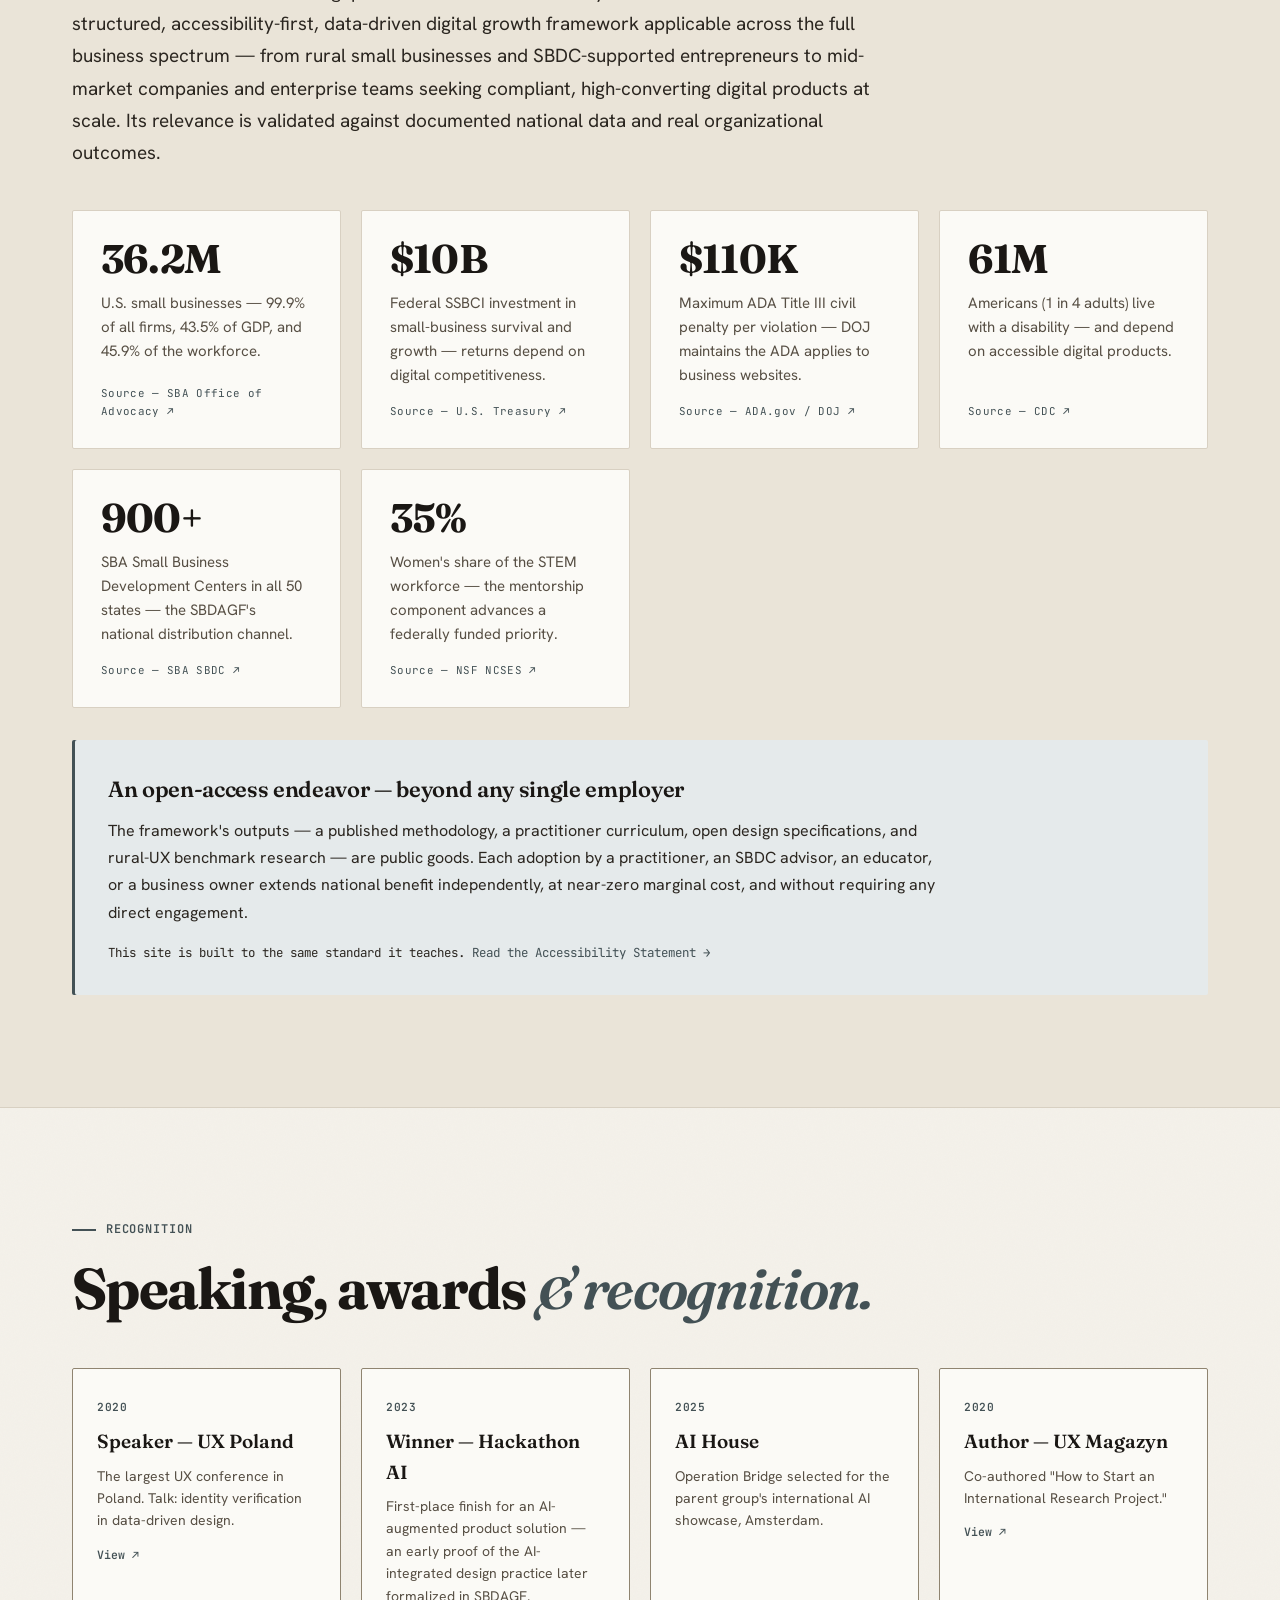
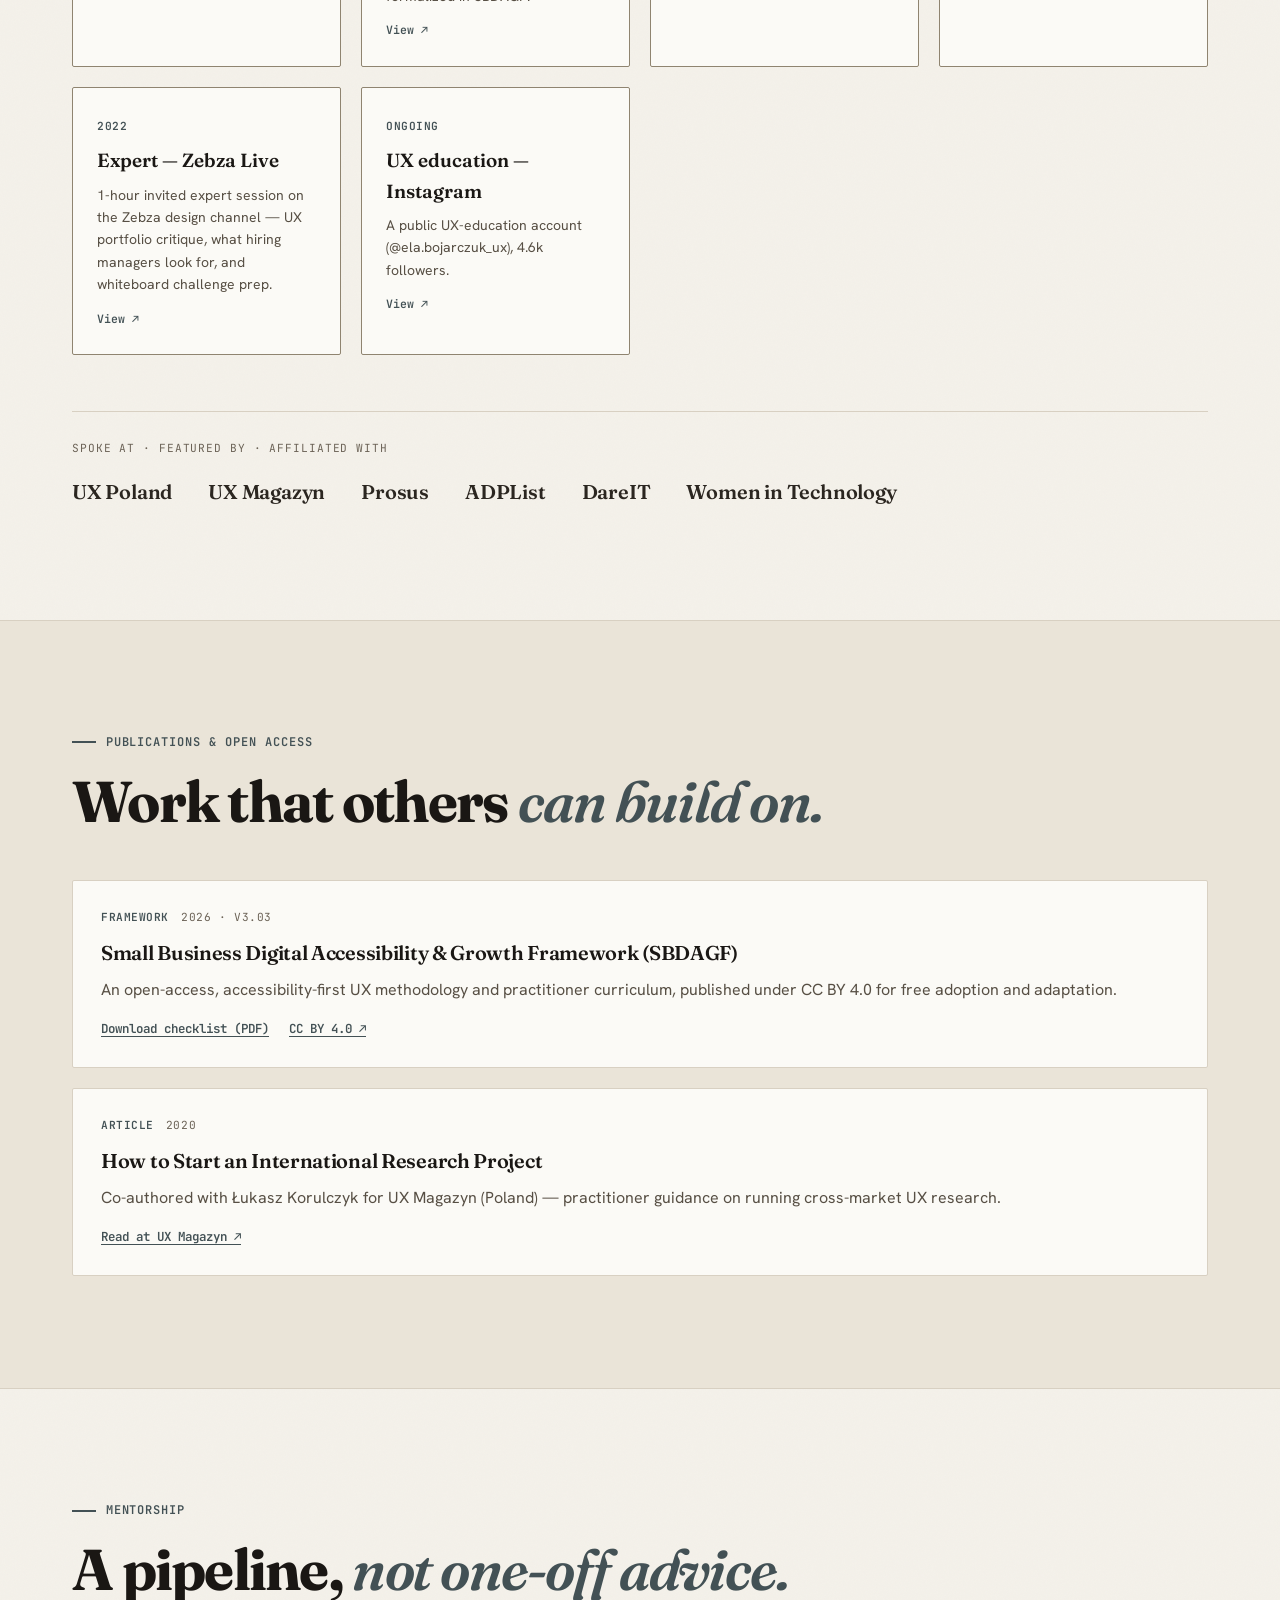
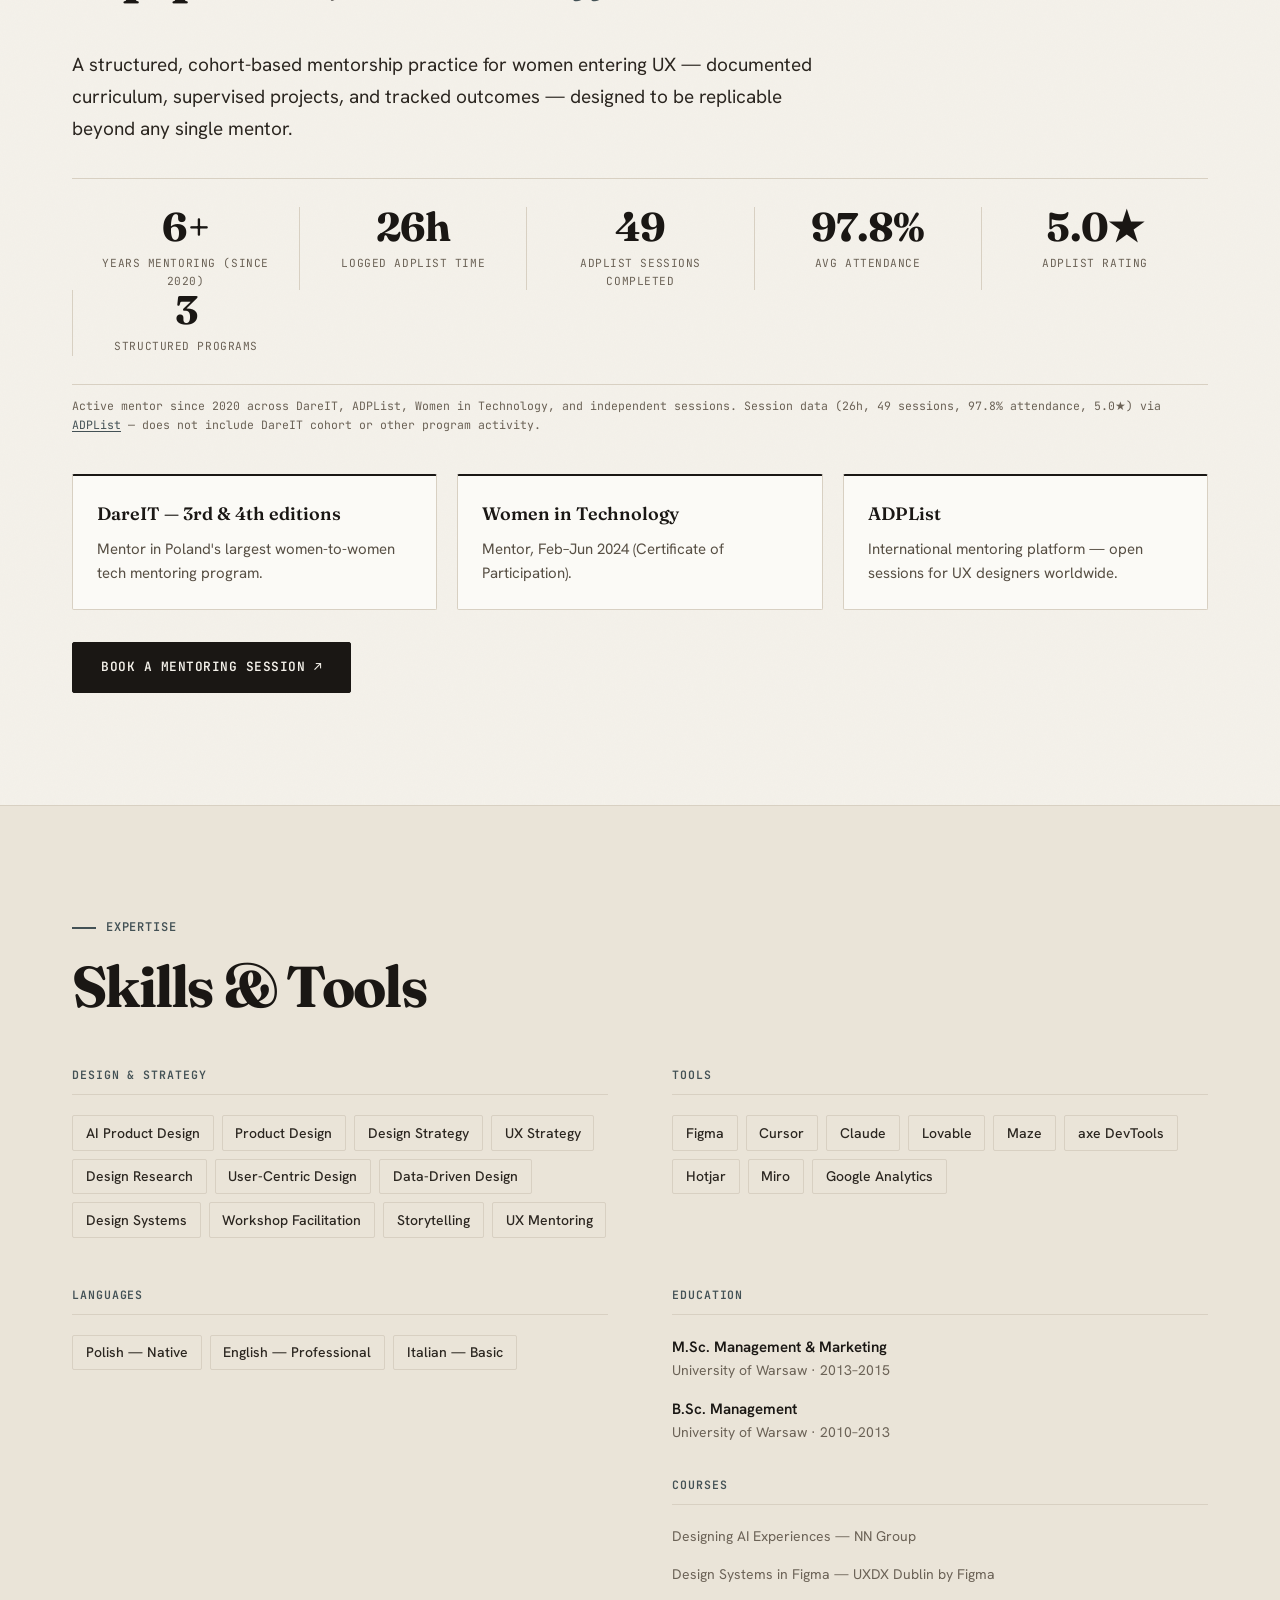
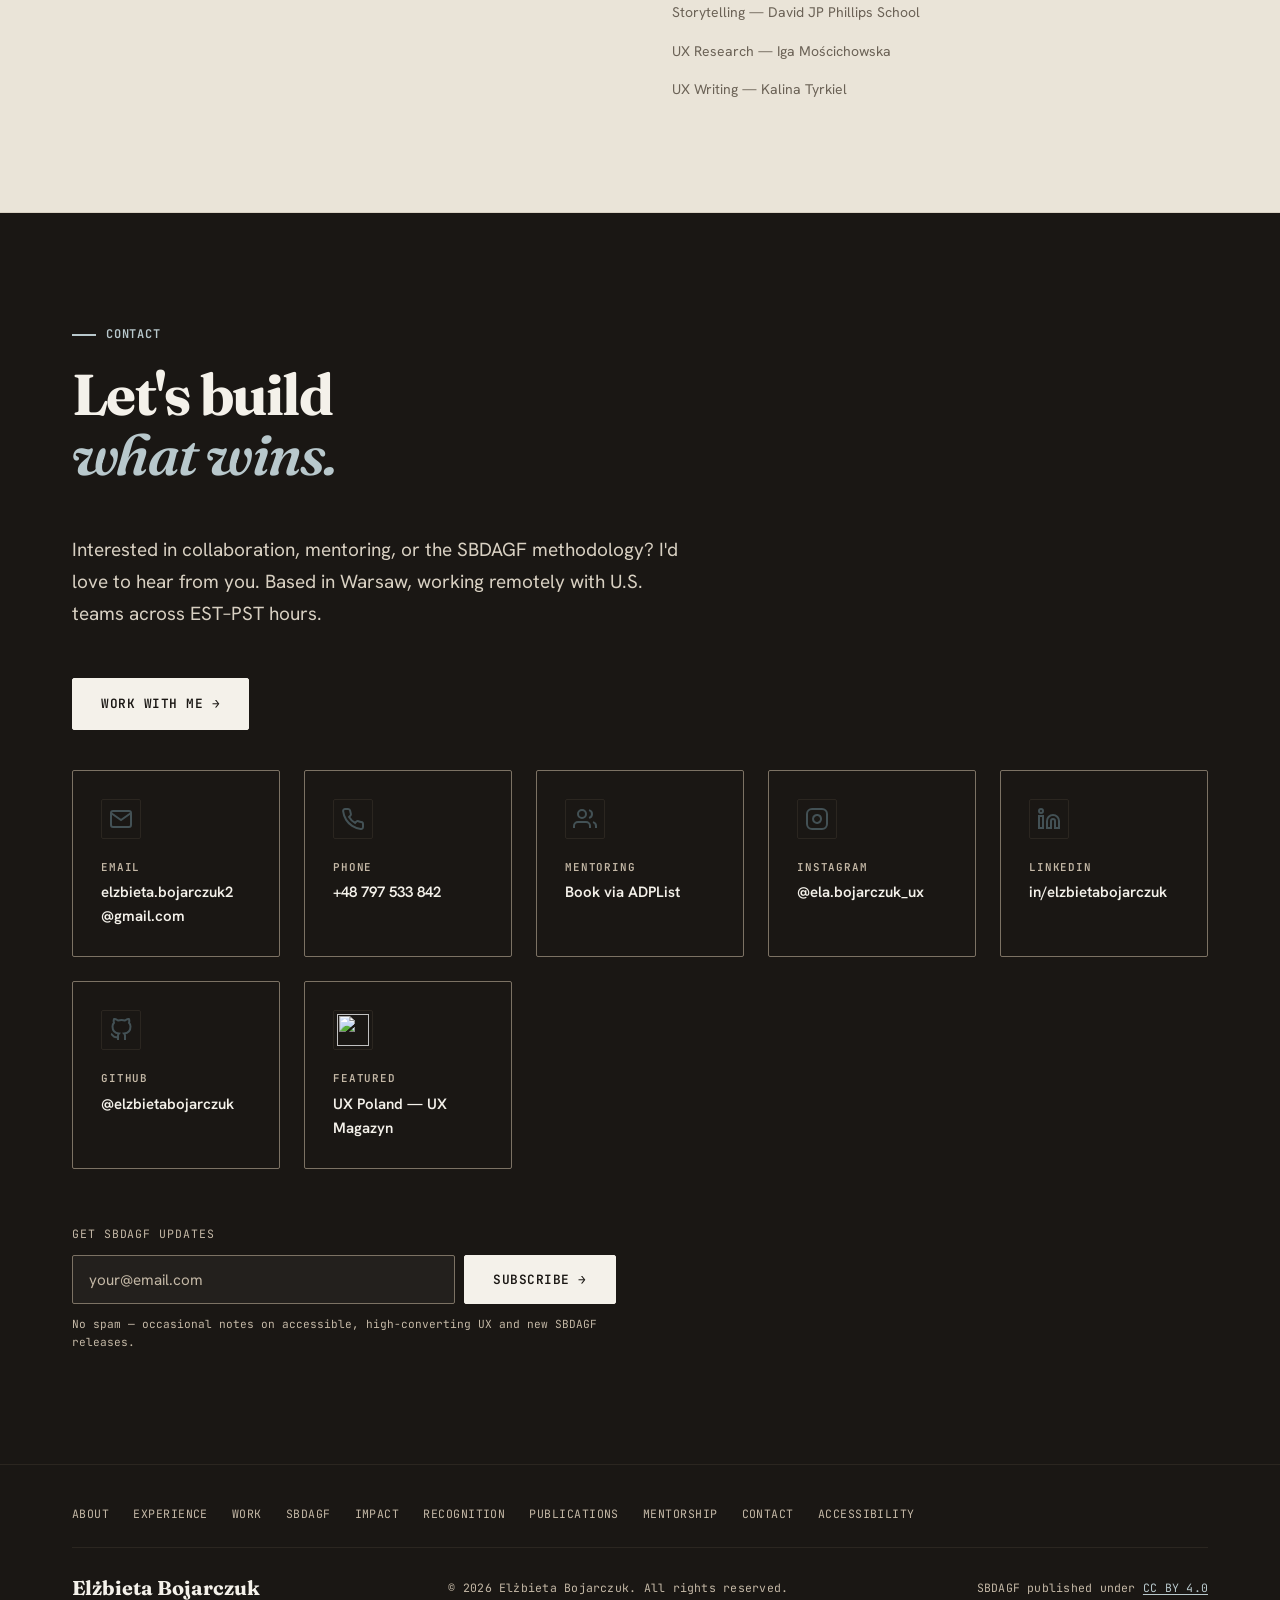
==== commit a6c3306c: "Recognition: AI House — remove Prosus HQ Co-Authored-By: Claude Sonnet 4.6 <noreply@anthropic.com>" ====
--- a/index.html
+++ b/index.html
@@ -579,7 +579,7 @@
           </a>
           <div class="rec-card reveal reveal--delay-2">
             <span class="rec-year">2025</span>
-            <h3>AI House — Prosus HQ</h3>
+            <h3>AI House</h3>
             <p>Operation Bridge selected for the parent group's international AI showcase, Amsterdam.</p>
           </div>
           <a class="rec-card reveal" href="https://uxmagazyn.pl/produkt/numer-4/" target="_blank" rel="noopener noreferrer">
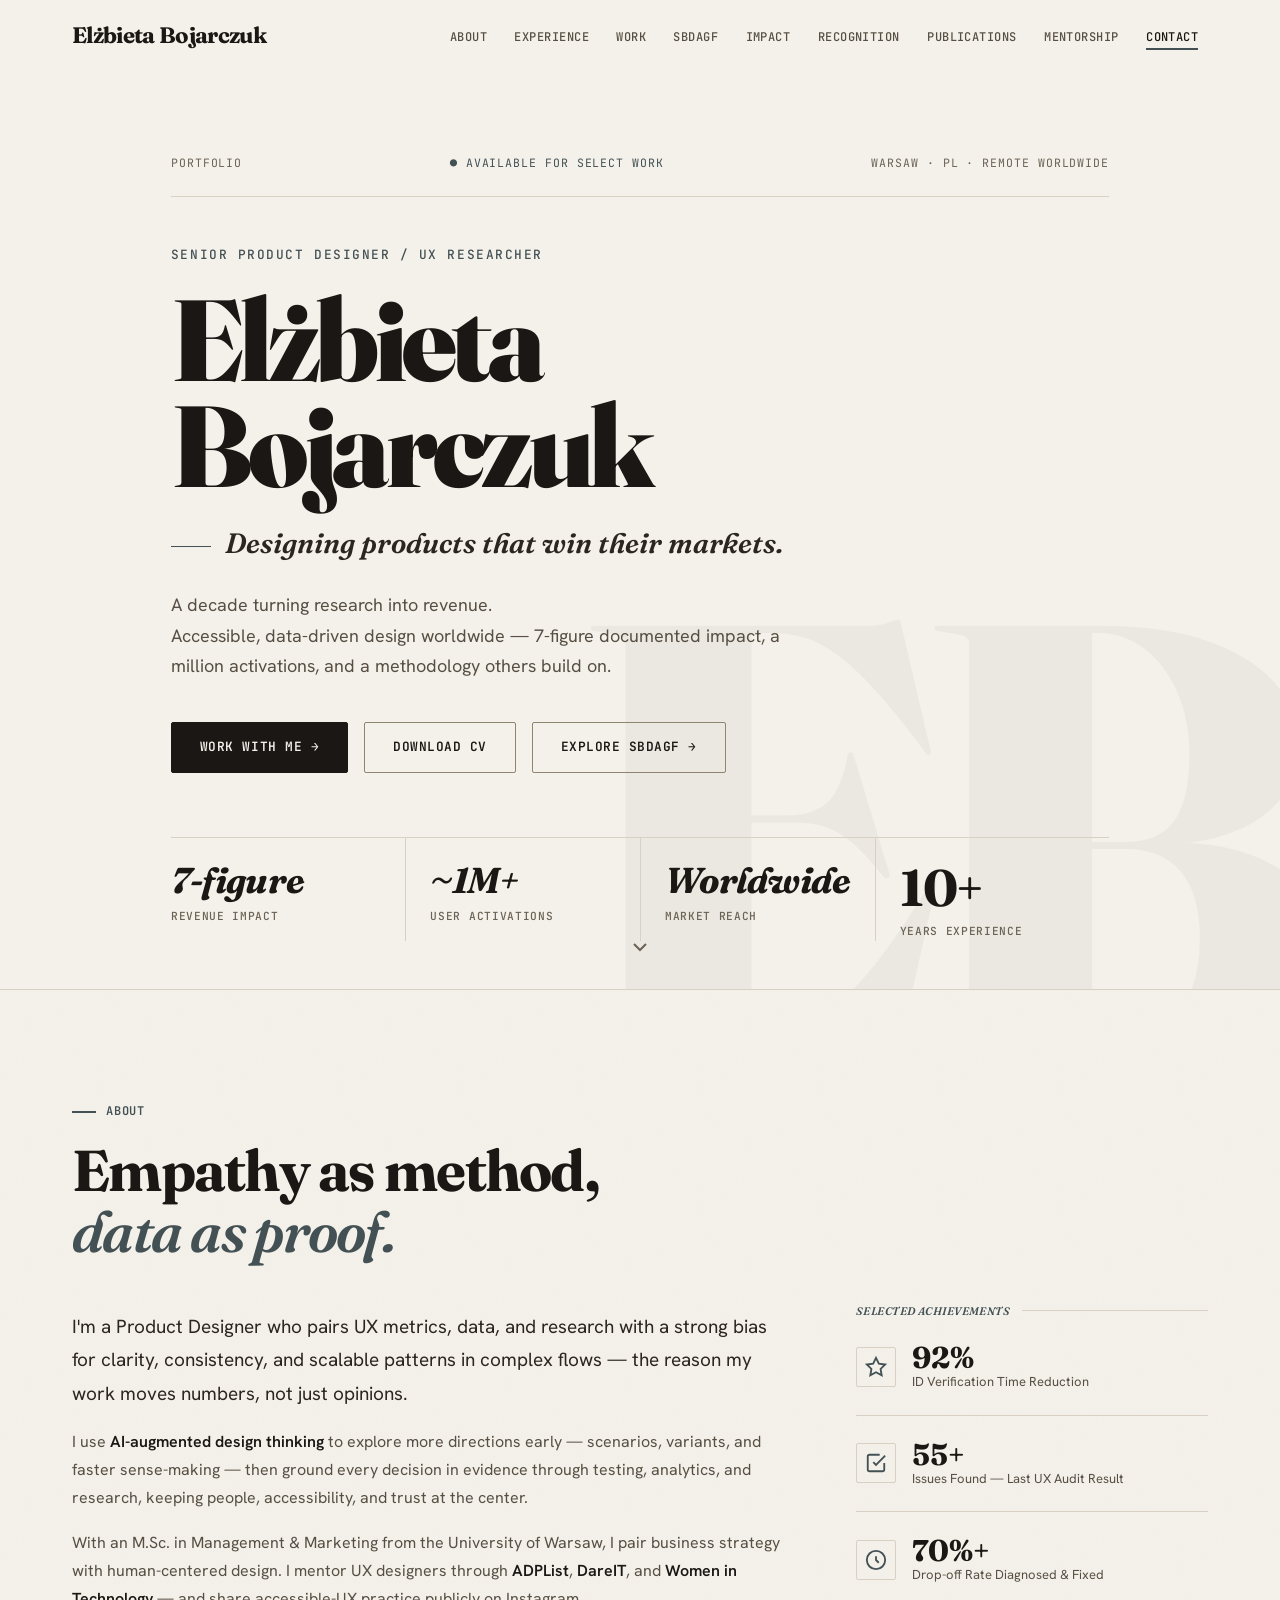
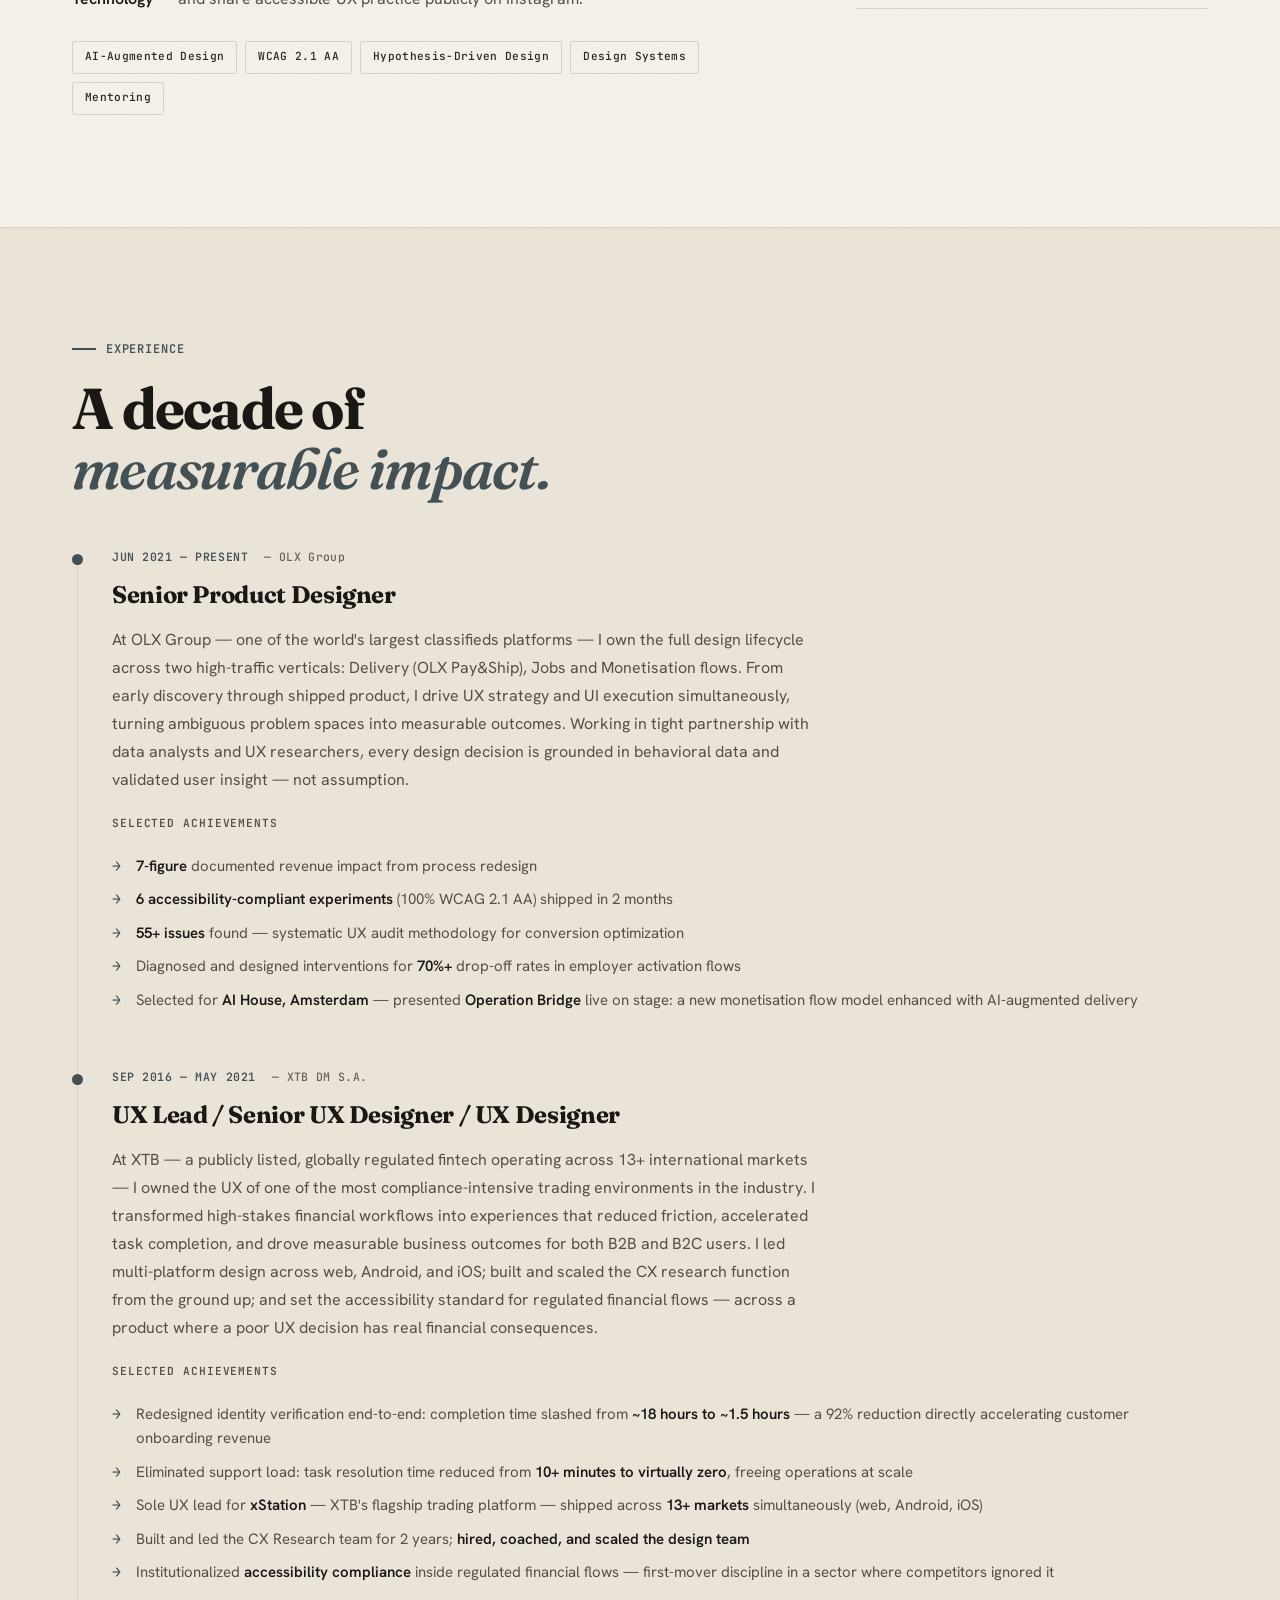
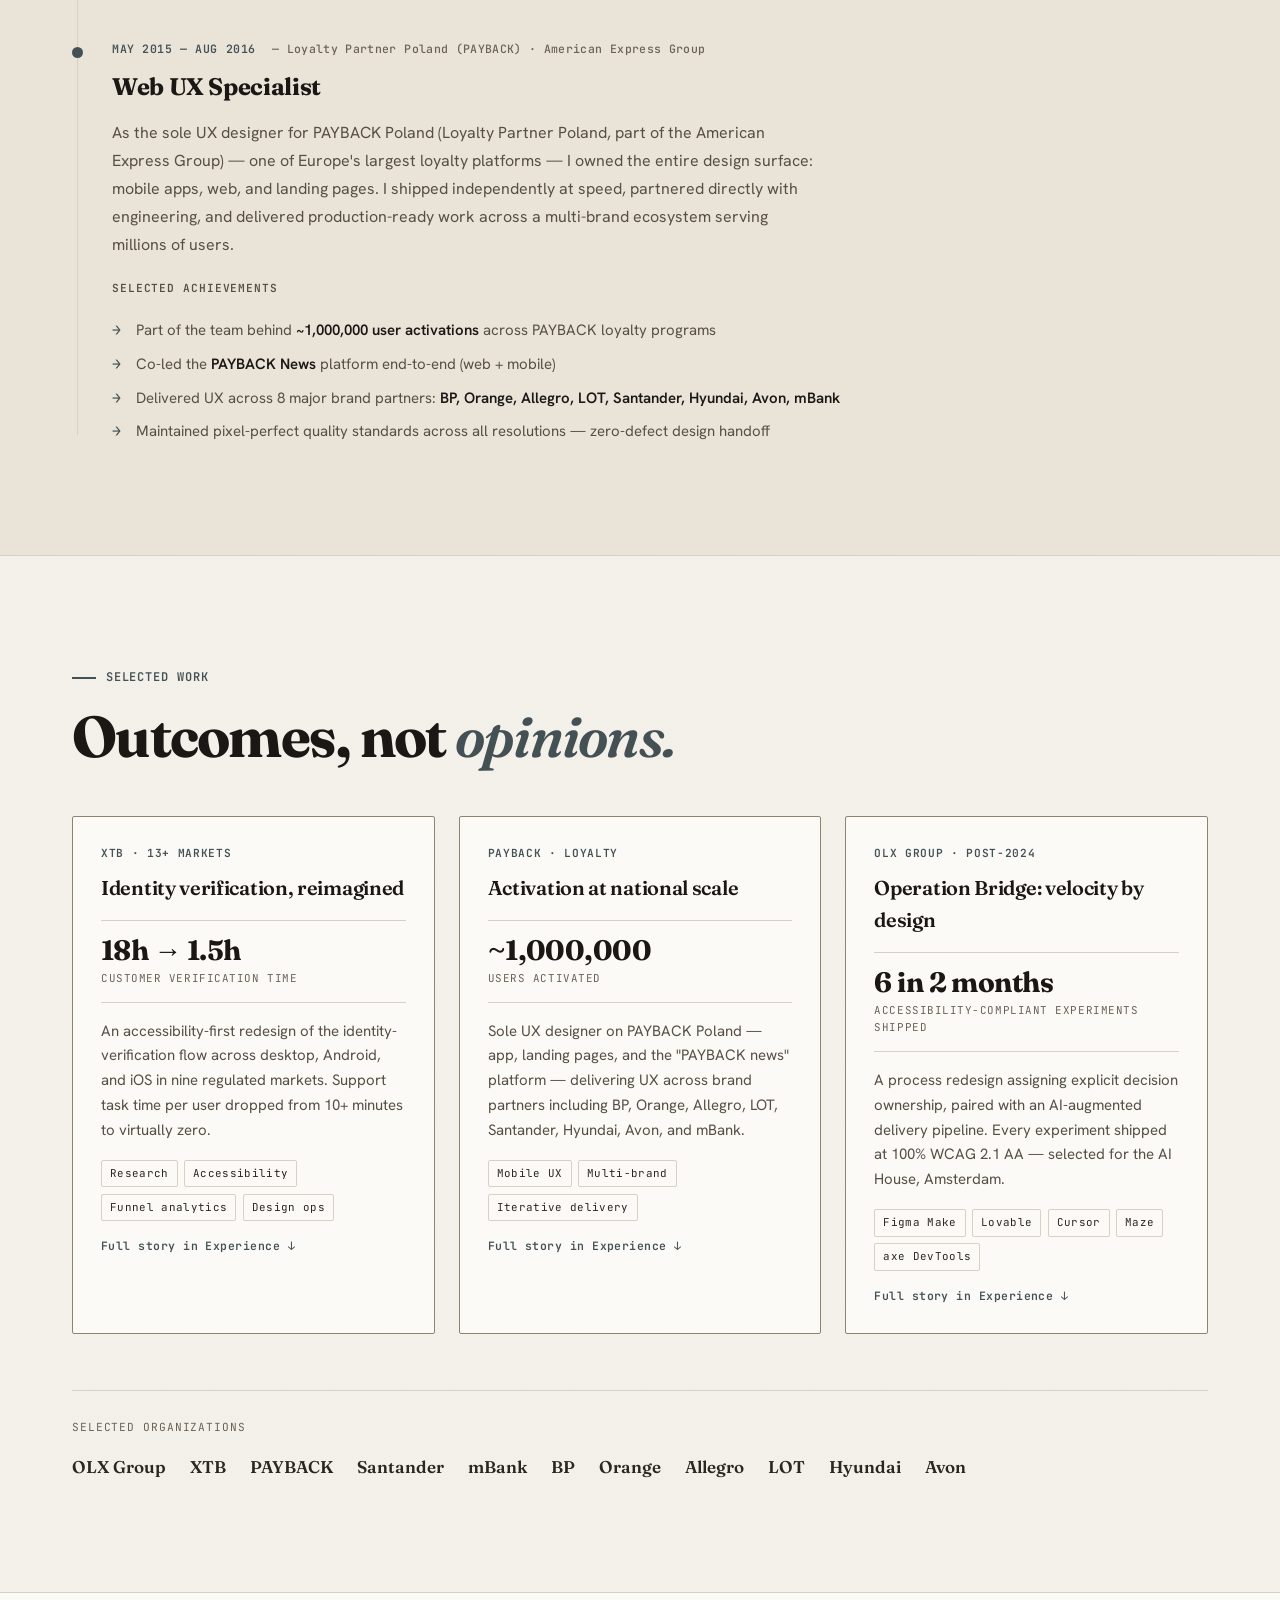
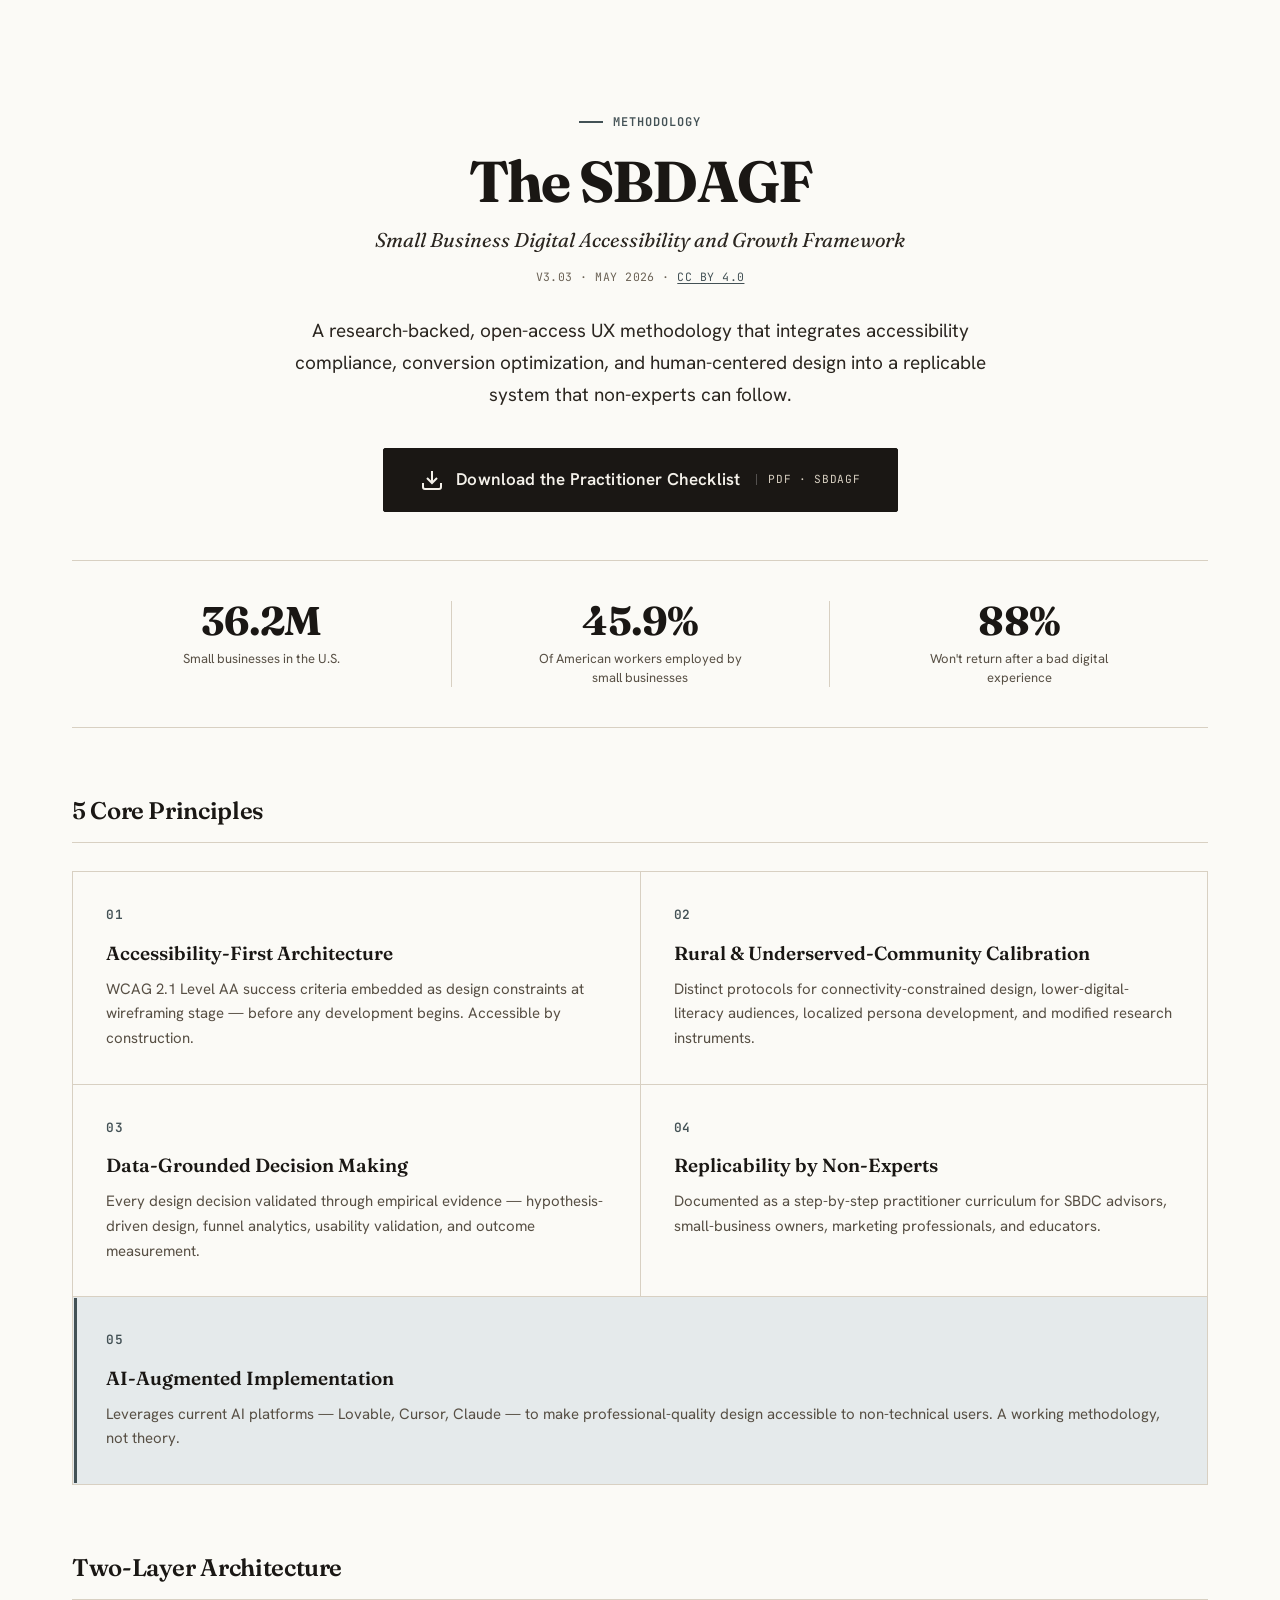
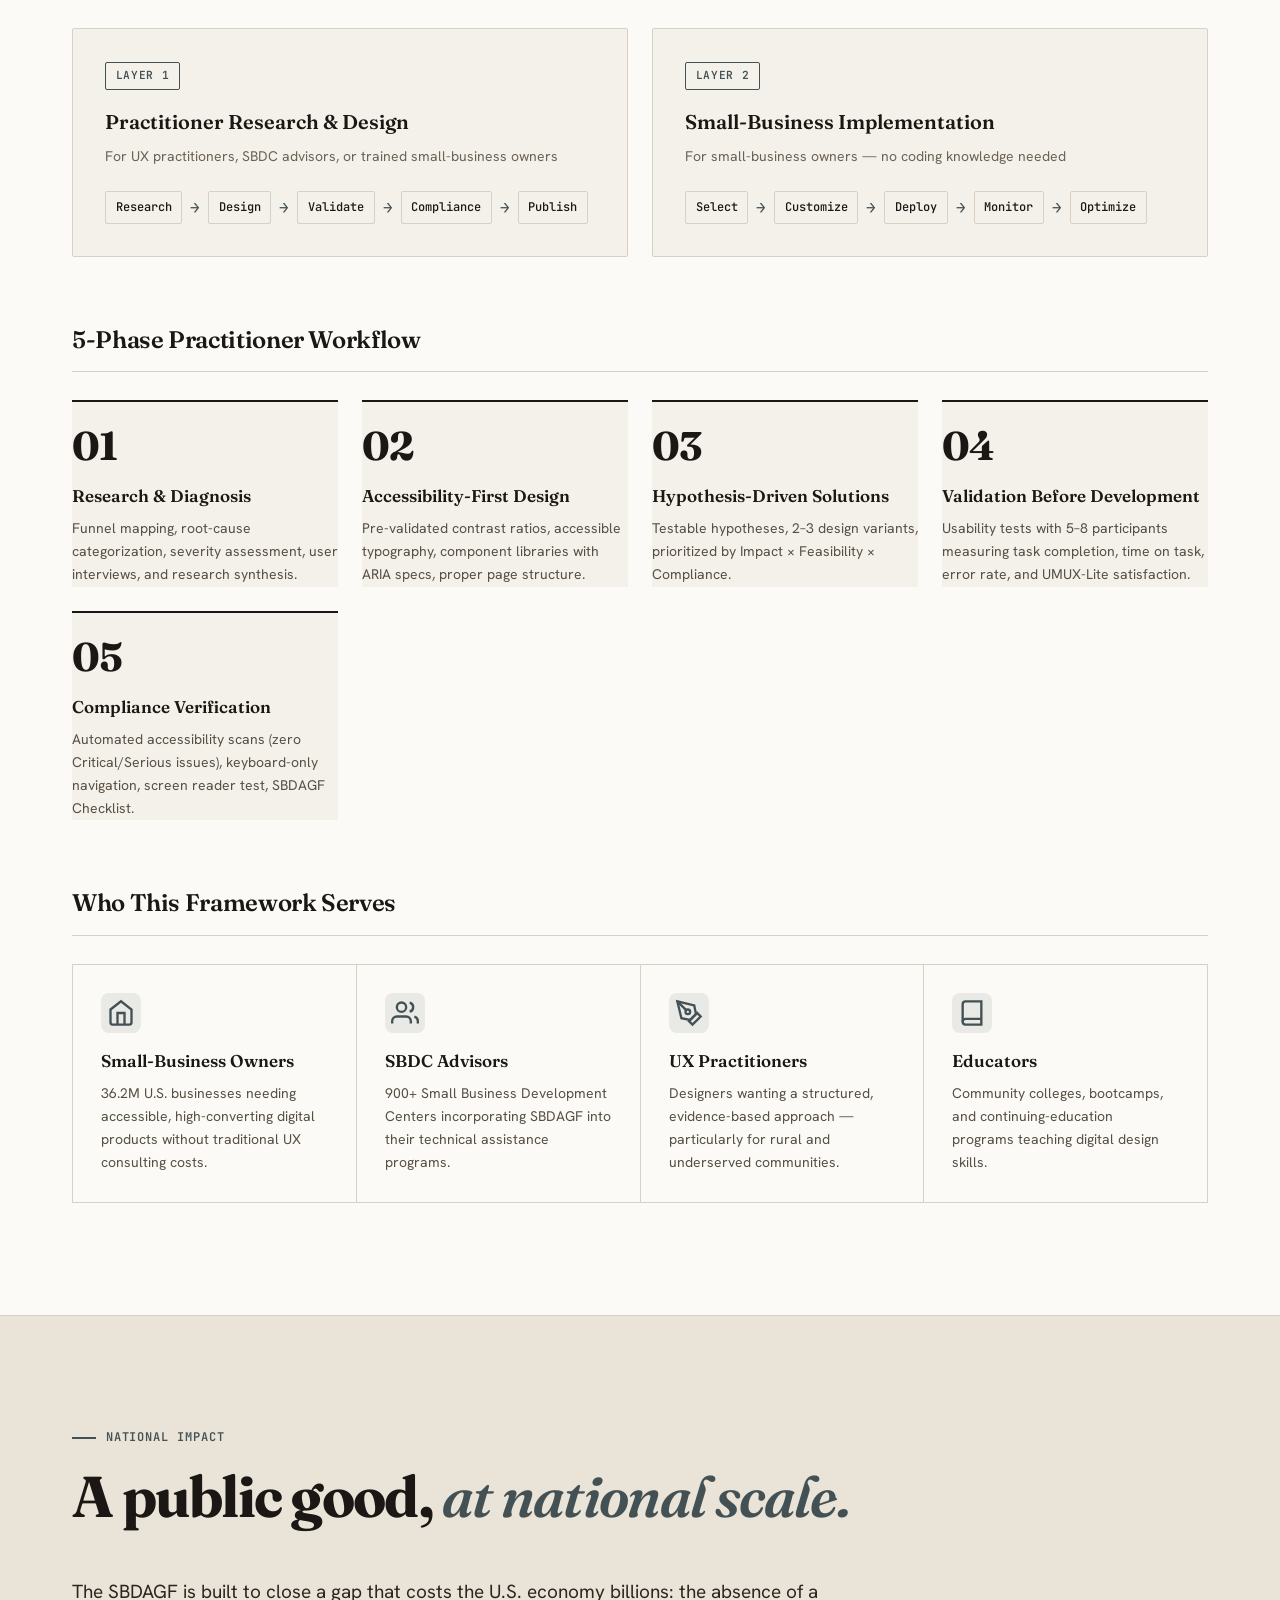
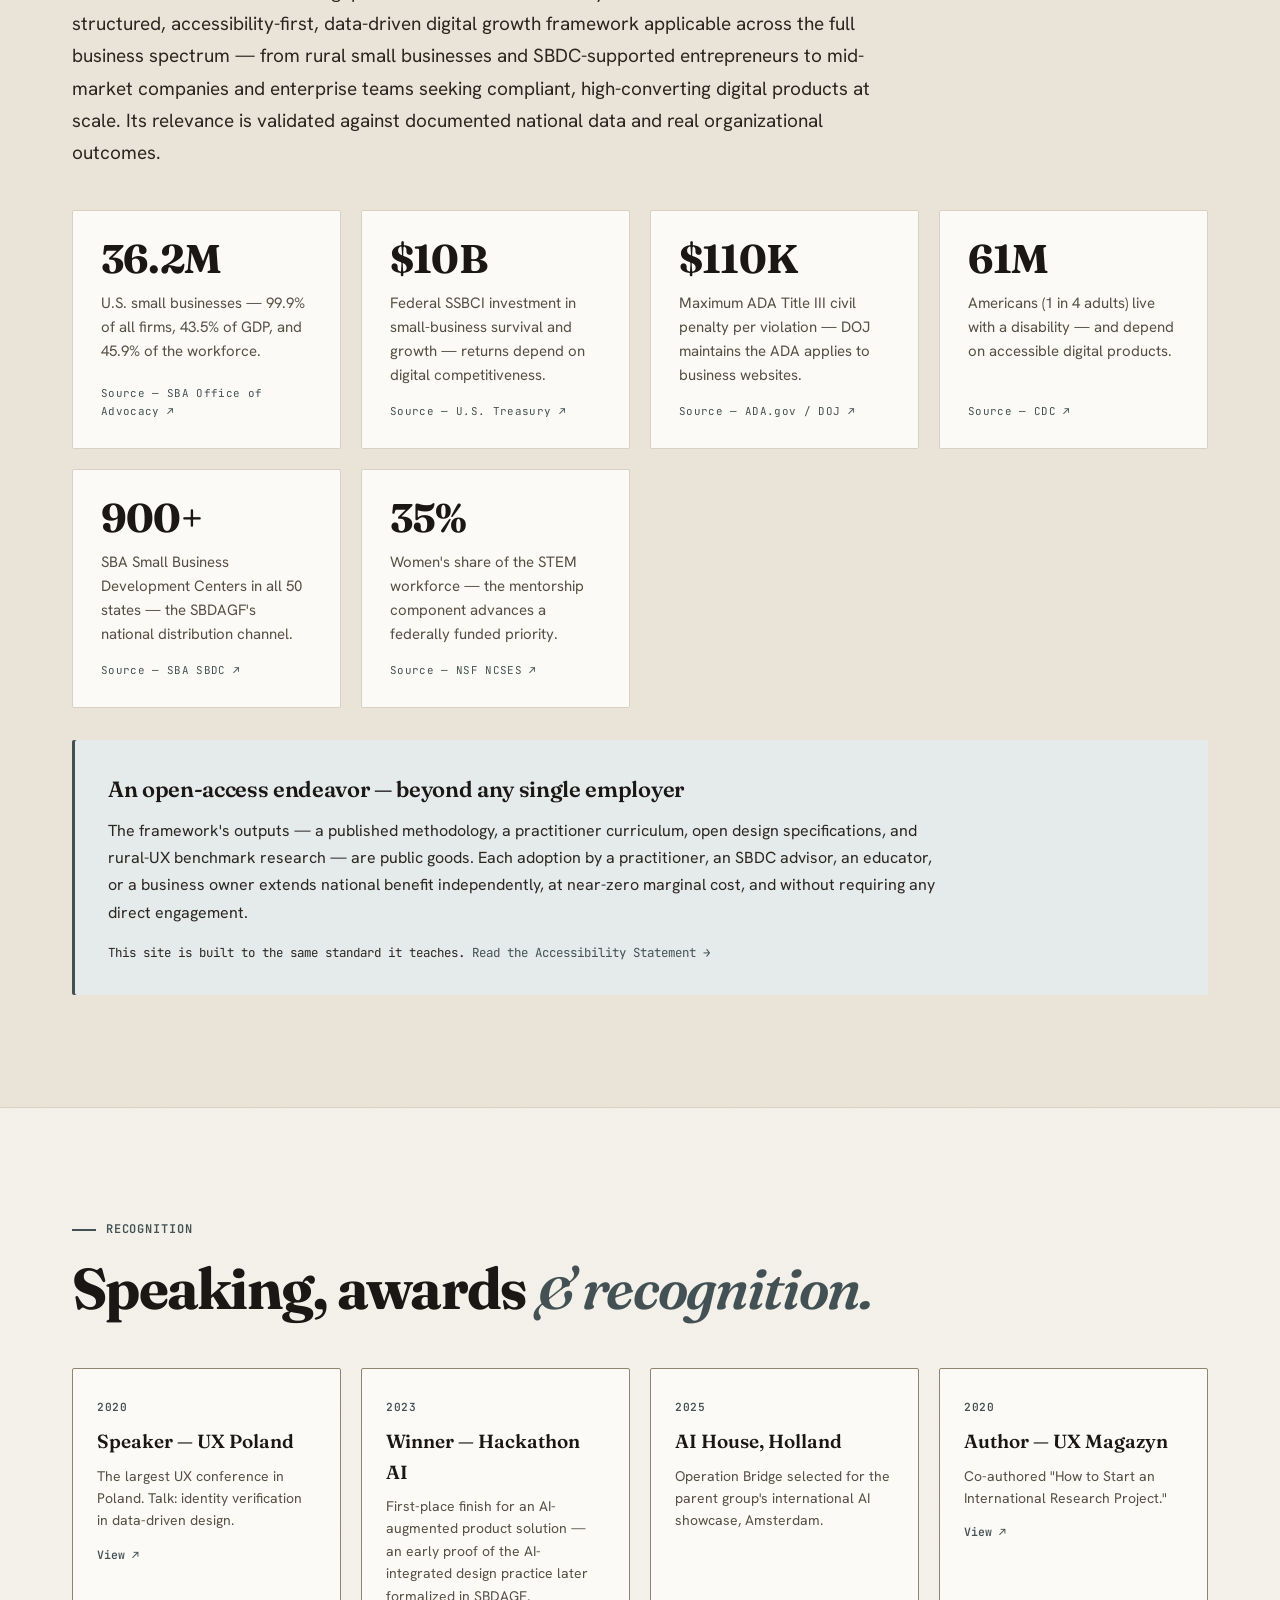
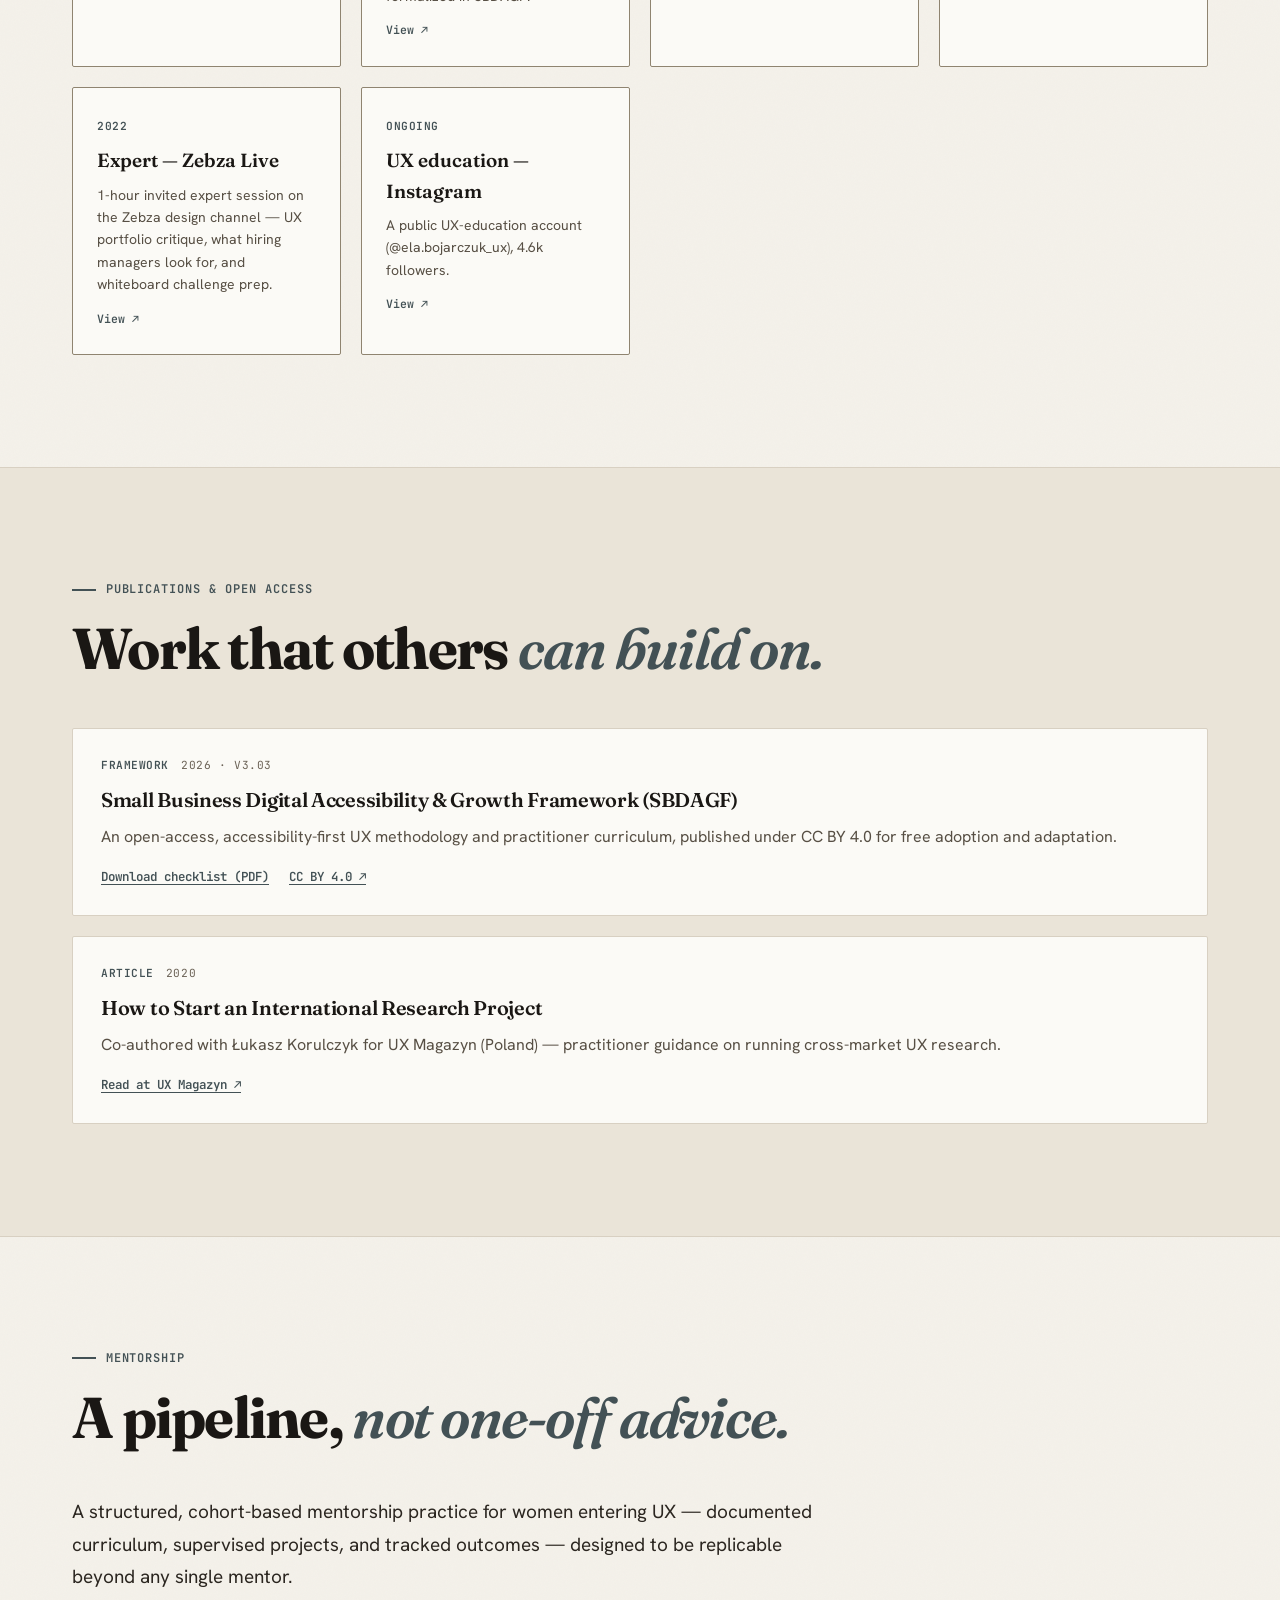
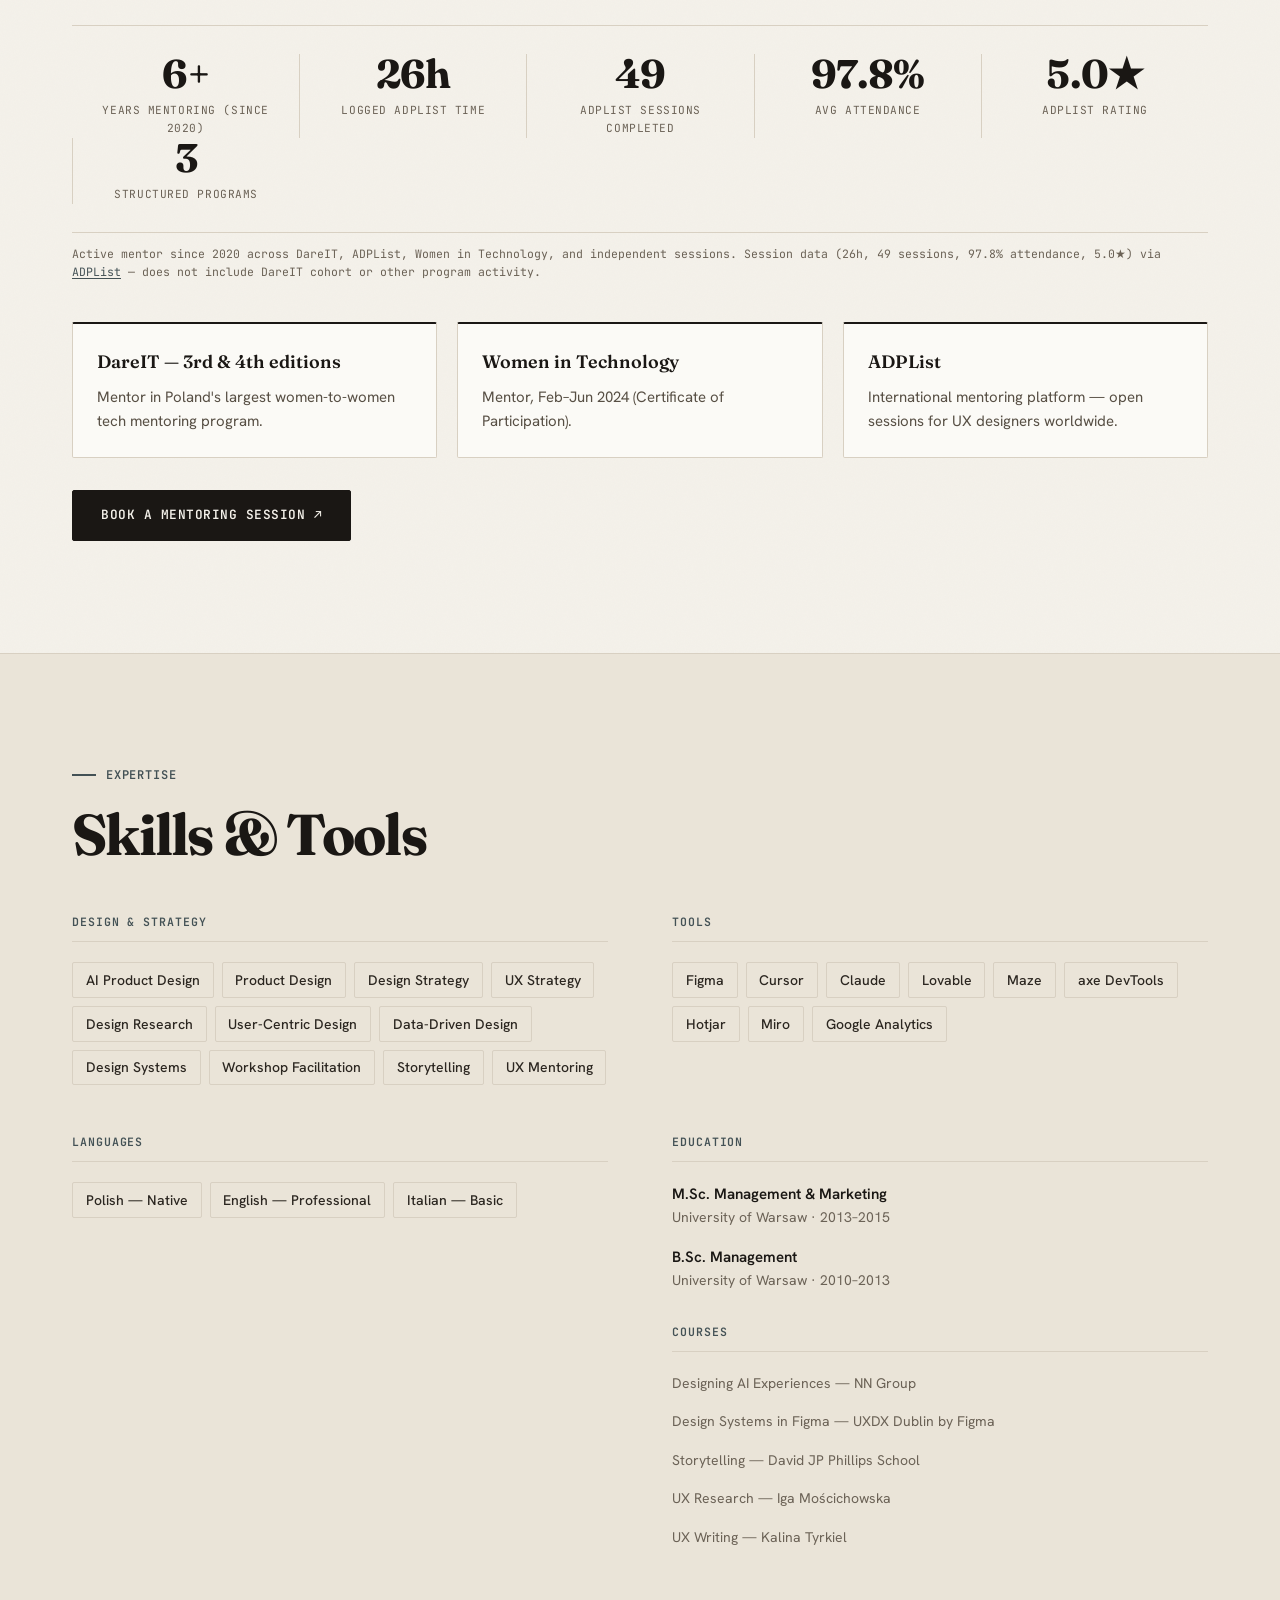
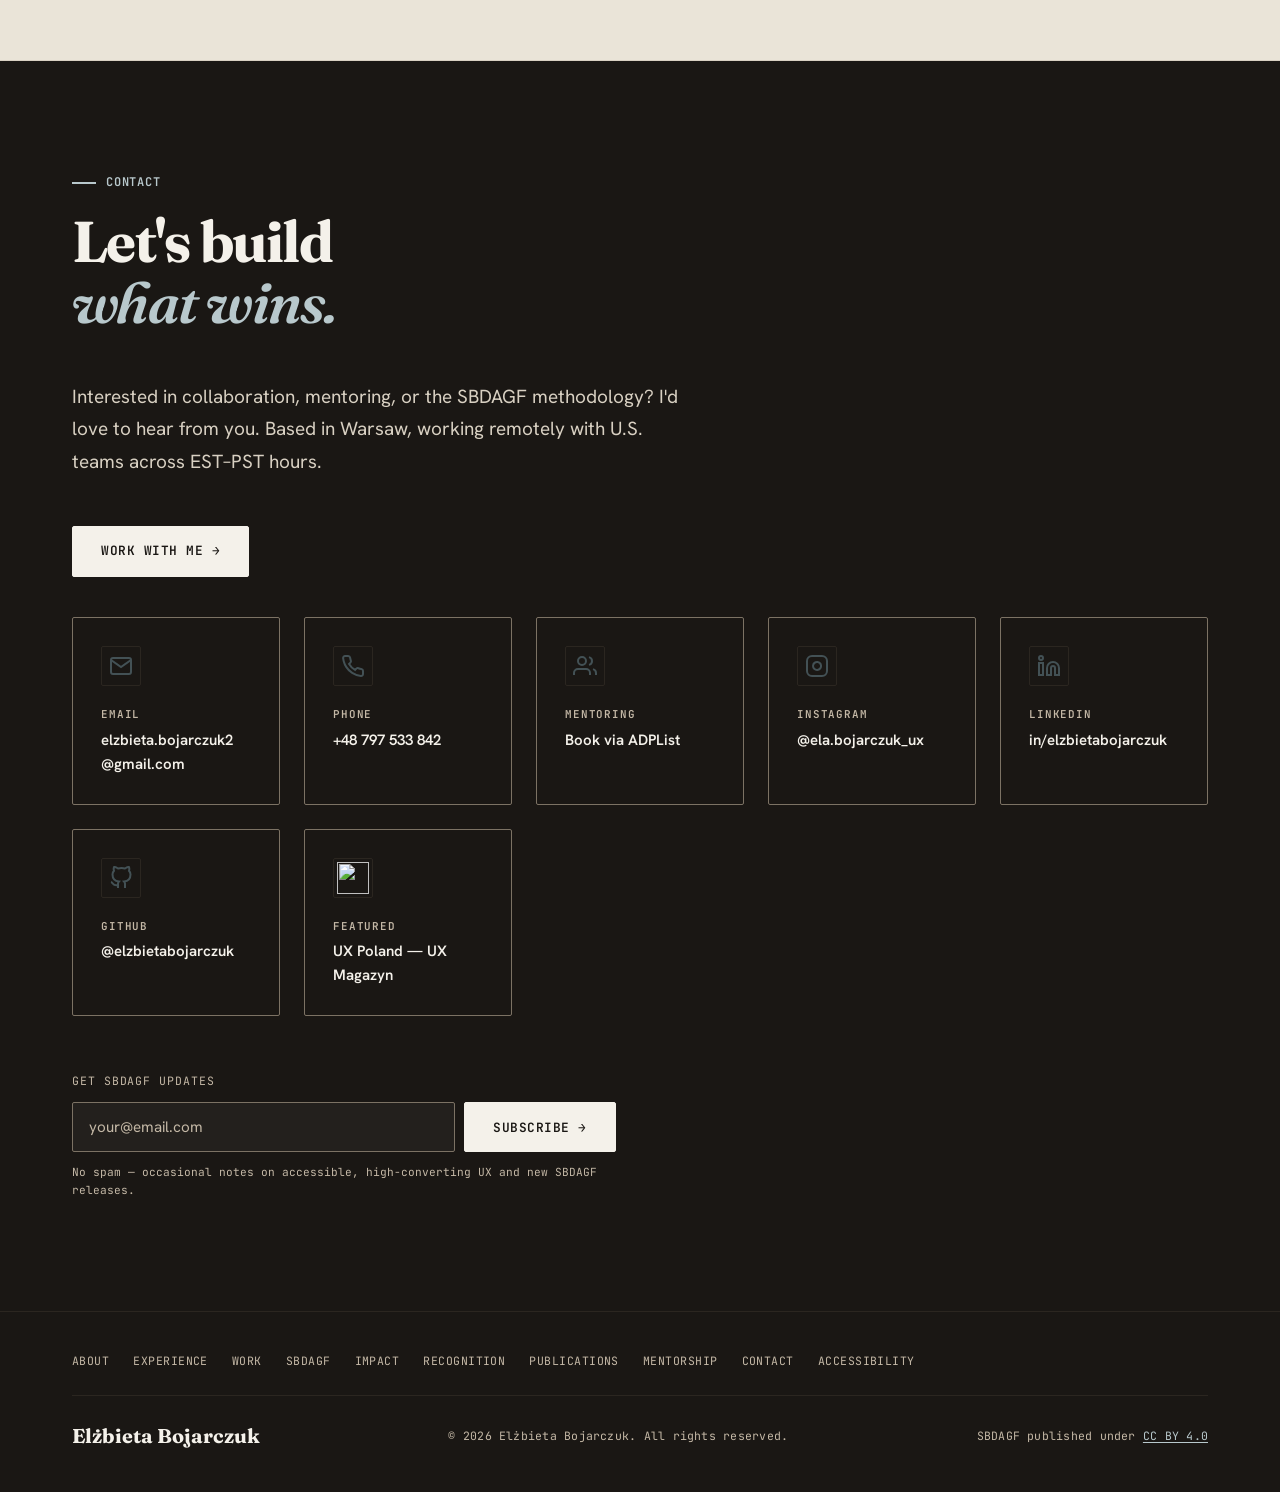
==== commit 6dfb62fd: "Remove logo wall / affiliated-with section entirely Co-Authored-By: Claude Sonnet 4.6 <noreply@anthr" ====
--- a/index.html
+++ b/index.html
@@ -579,7 +579,7 @@
           </a>
           <div class="rec-card reveal reveal--delay-2">
             <span class="rec-year">2025</span>
-            <h3>AI House</h3>
+            <h3>AI House, Holland</h3>
             <p>Operation Bridge selected for the parent group's international AI showcase, Amsterdam.</p>
           </div>
           <a class="rec-card reveal" href="https://uxmagazyn.pl/produkt/numer-4/" target="_blank" rel="noopener noreferrer">
@@ -600,13 +600,6 @@
             <p>A public UX-education account (@ela.bojarczuk_ux), 4.6k followers.</p>
             <span class="rec-go" aria-hidden="true">View ↗</span>
           </a>
-        </div>
-
-        <div class="logo-wall reveal" aria-label="Featured and affiliated">
-          <span class="logo-wall-label">Spoke at · featured by · affiliated with</span>
-          <ul role="list">
-            <li>UX Poland</li><li>UX Magazyn</li><li>Prosus</li><li>ADPList</li><li>DareIT</li><li>Women in Technology</li>
-          </ul>
         </div>
       </div>
     </section>
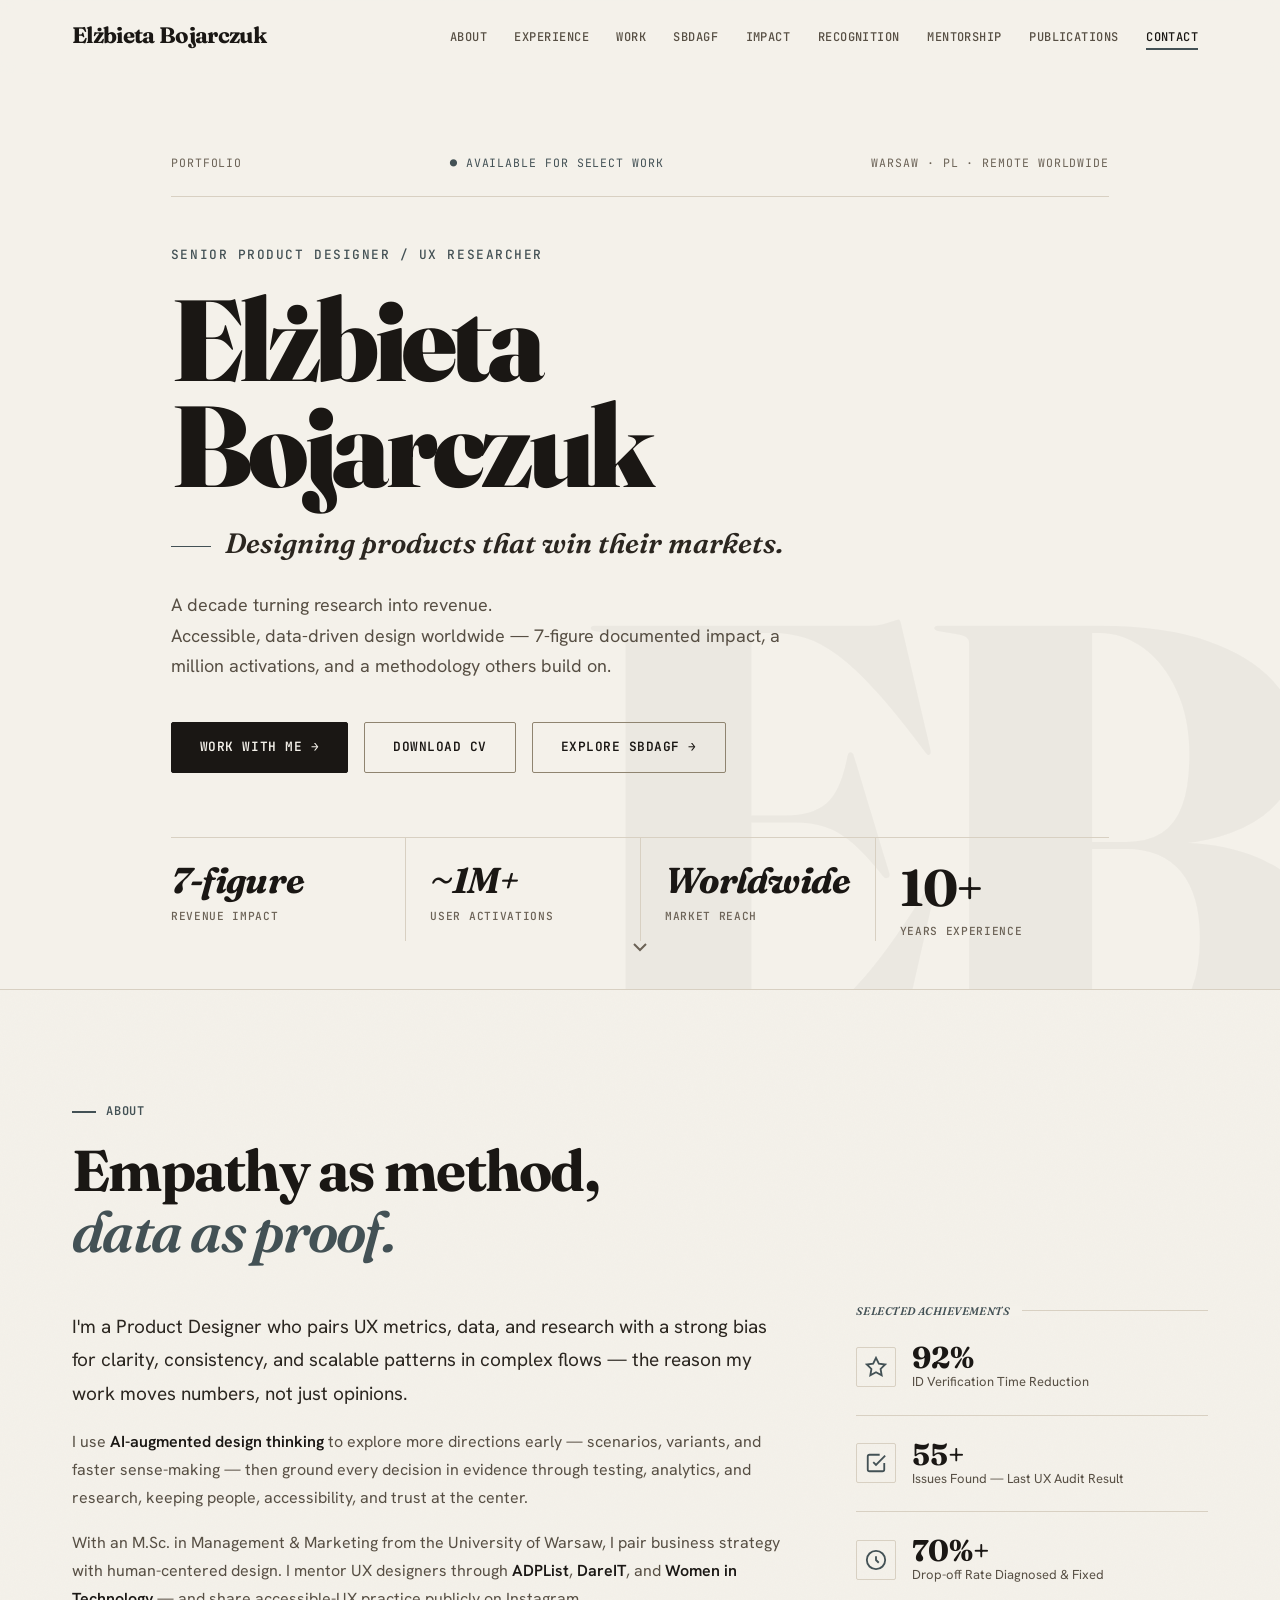
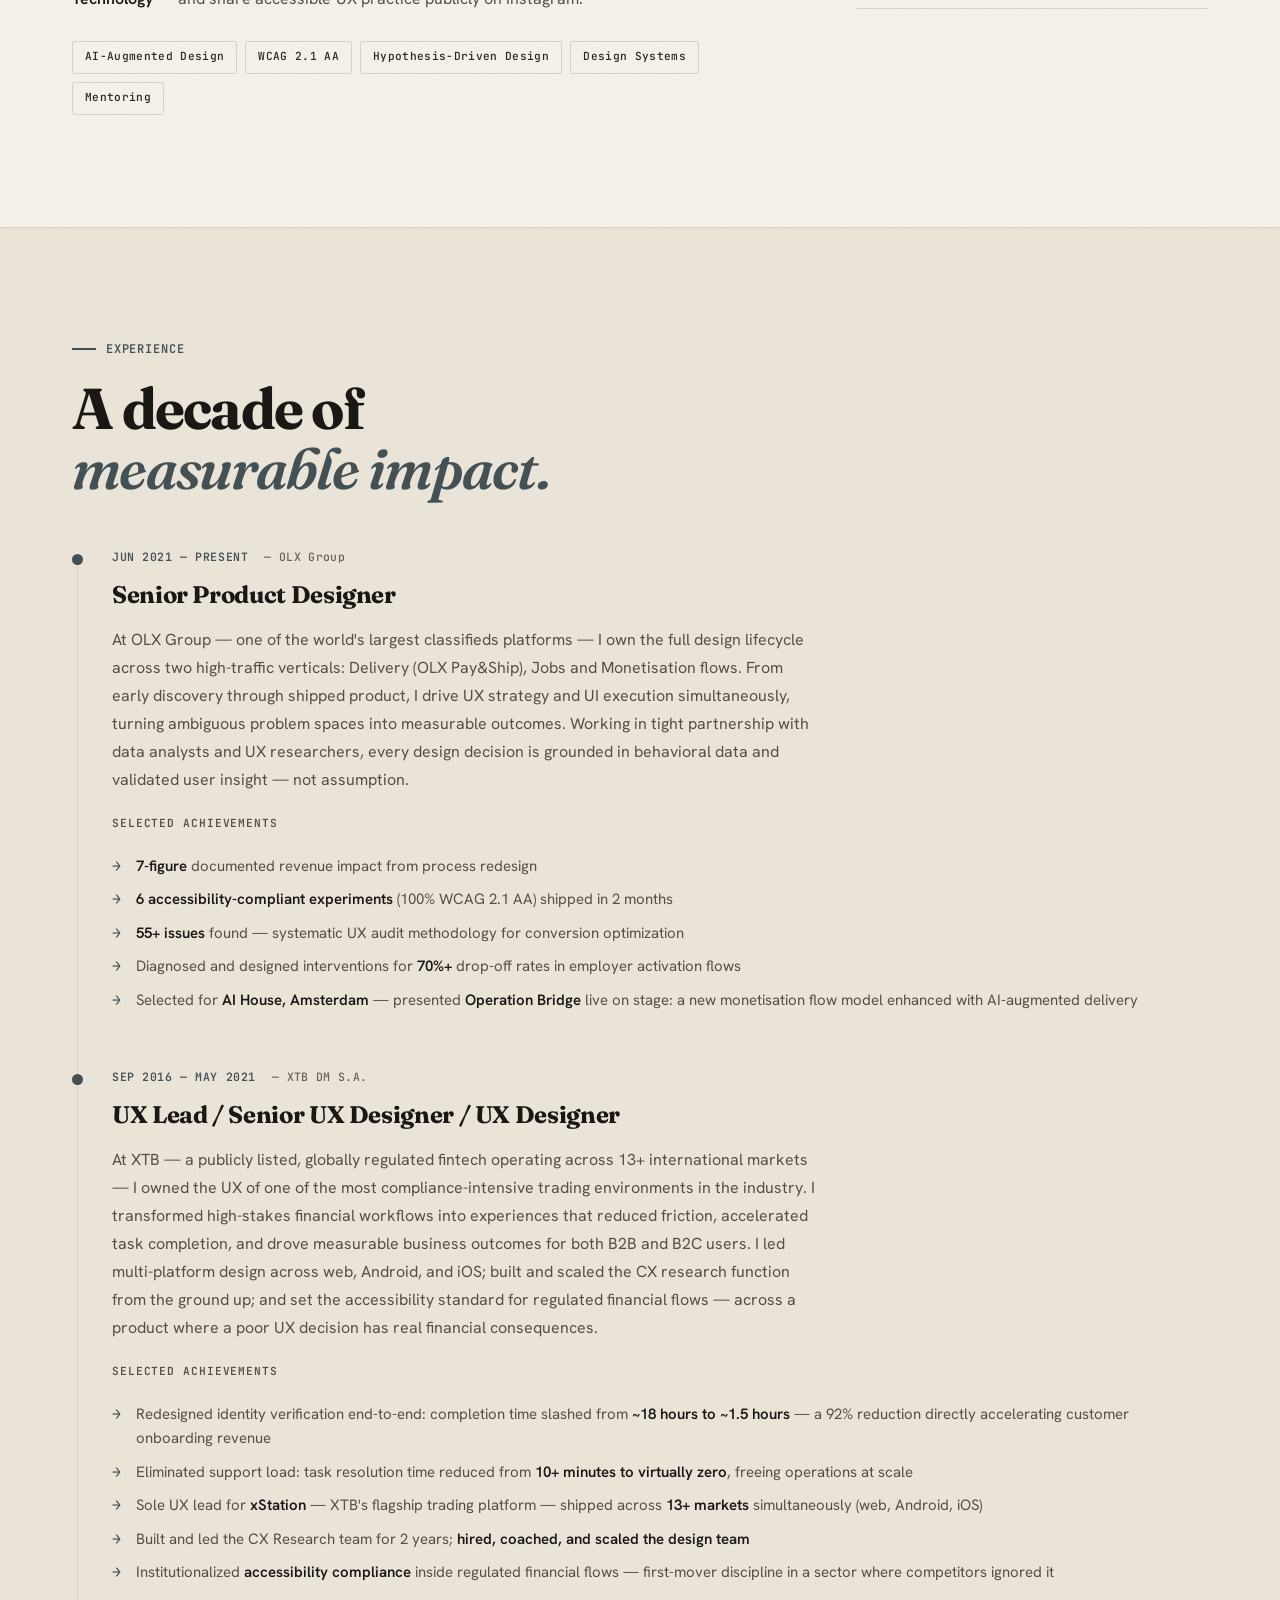
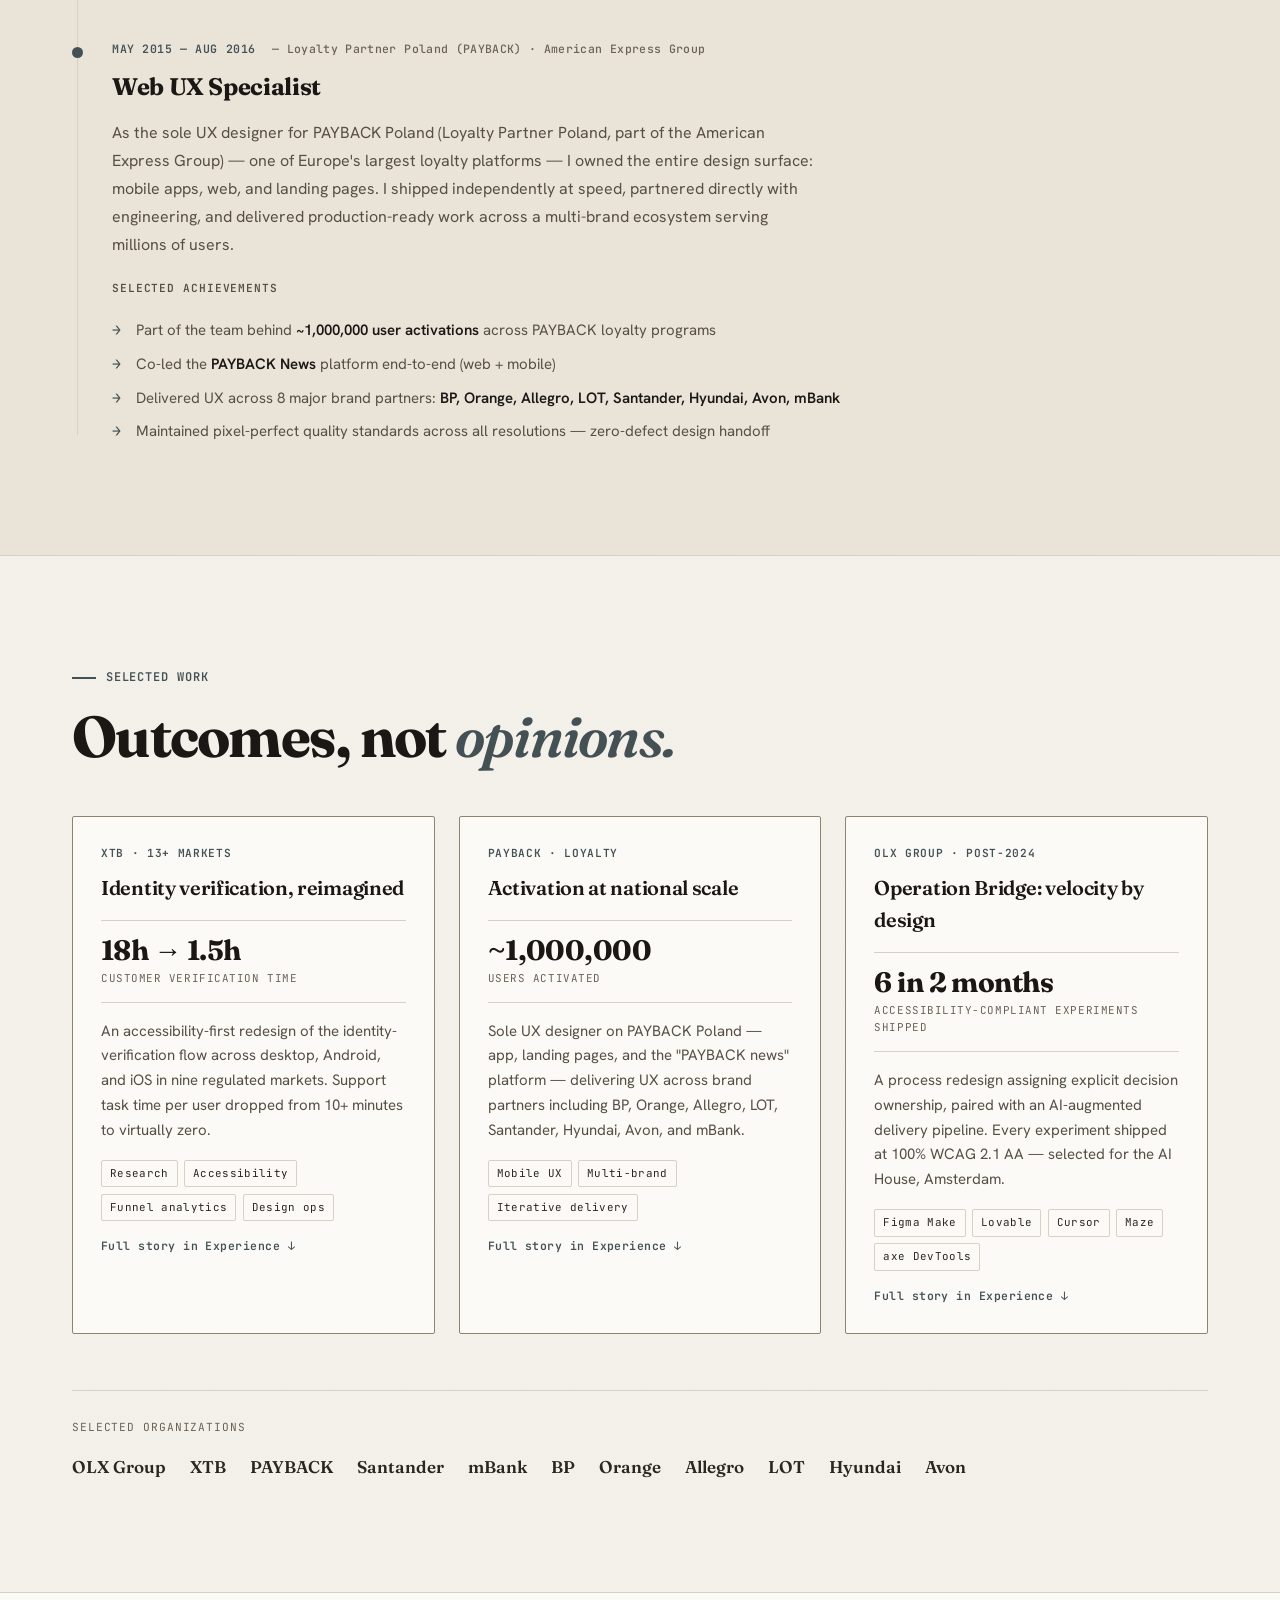
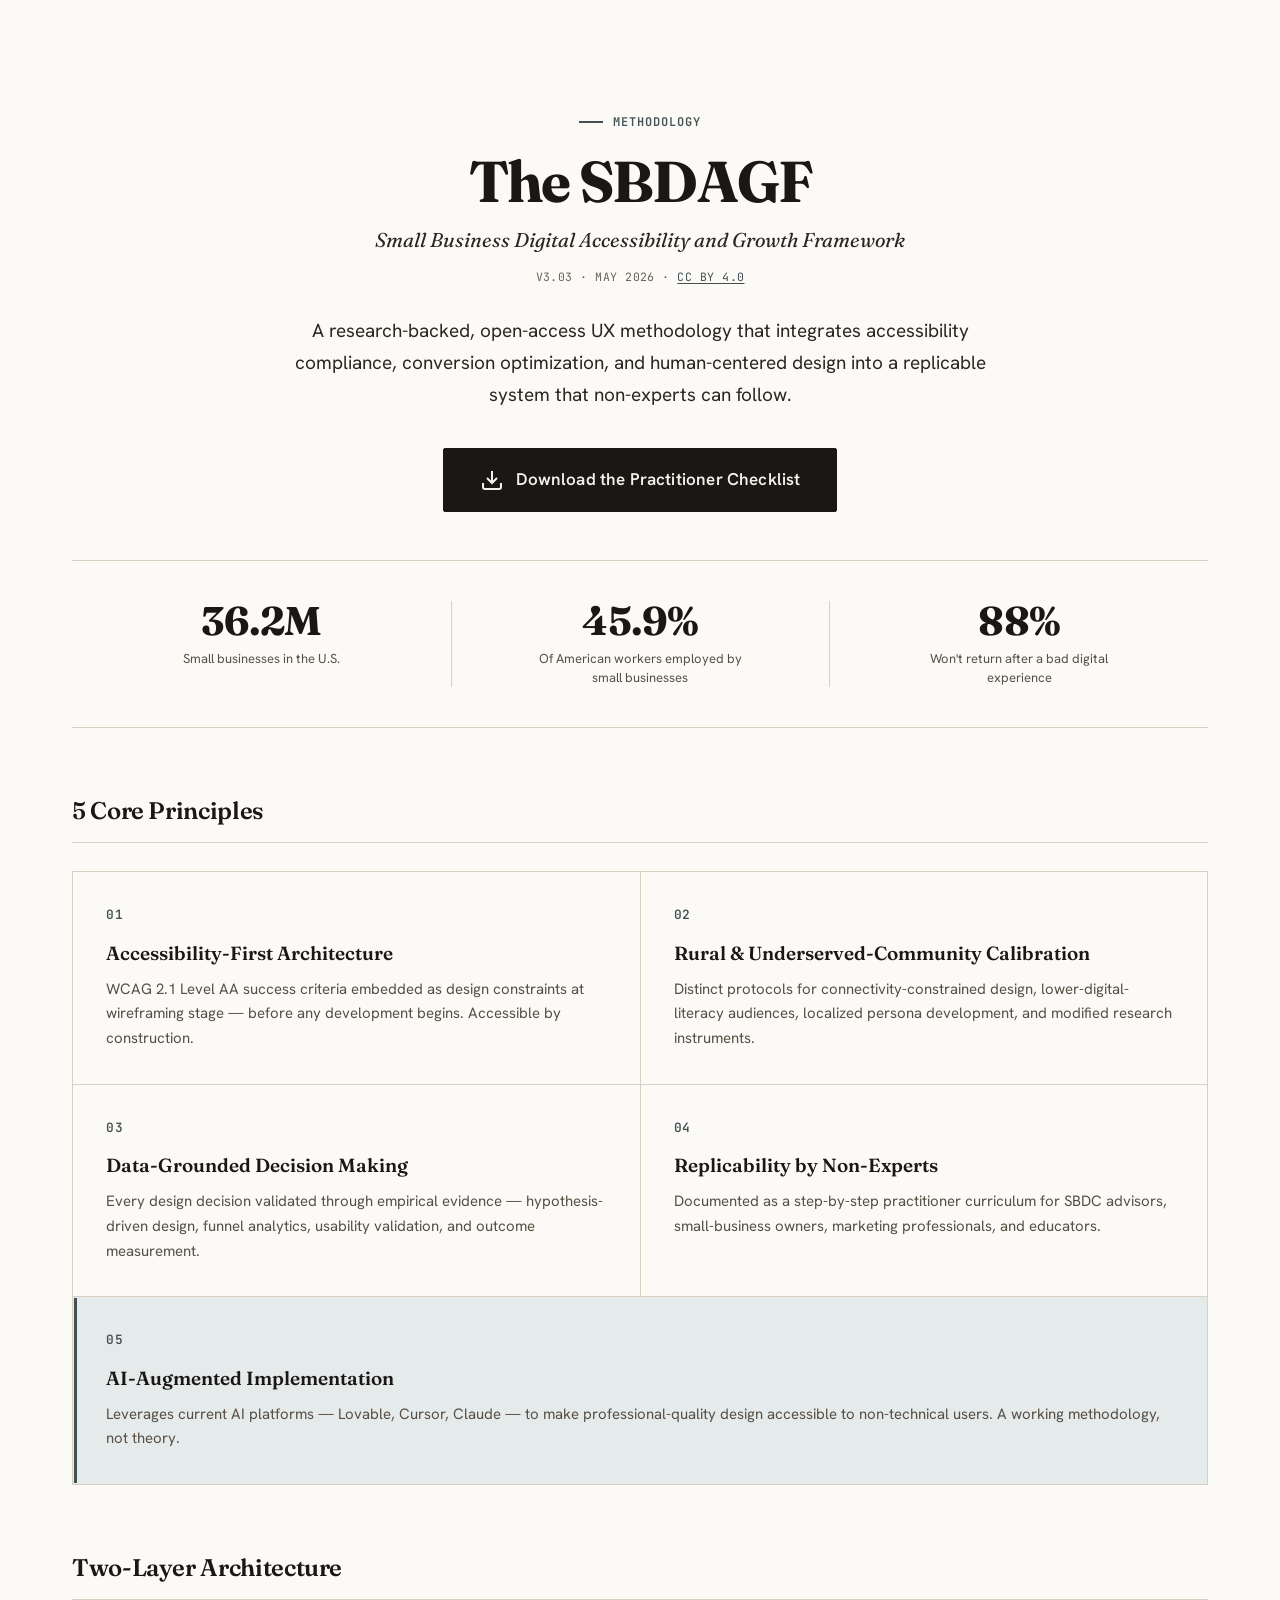
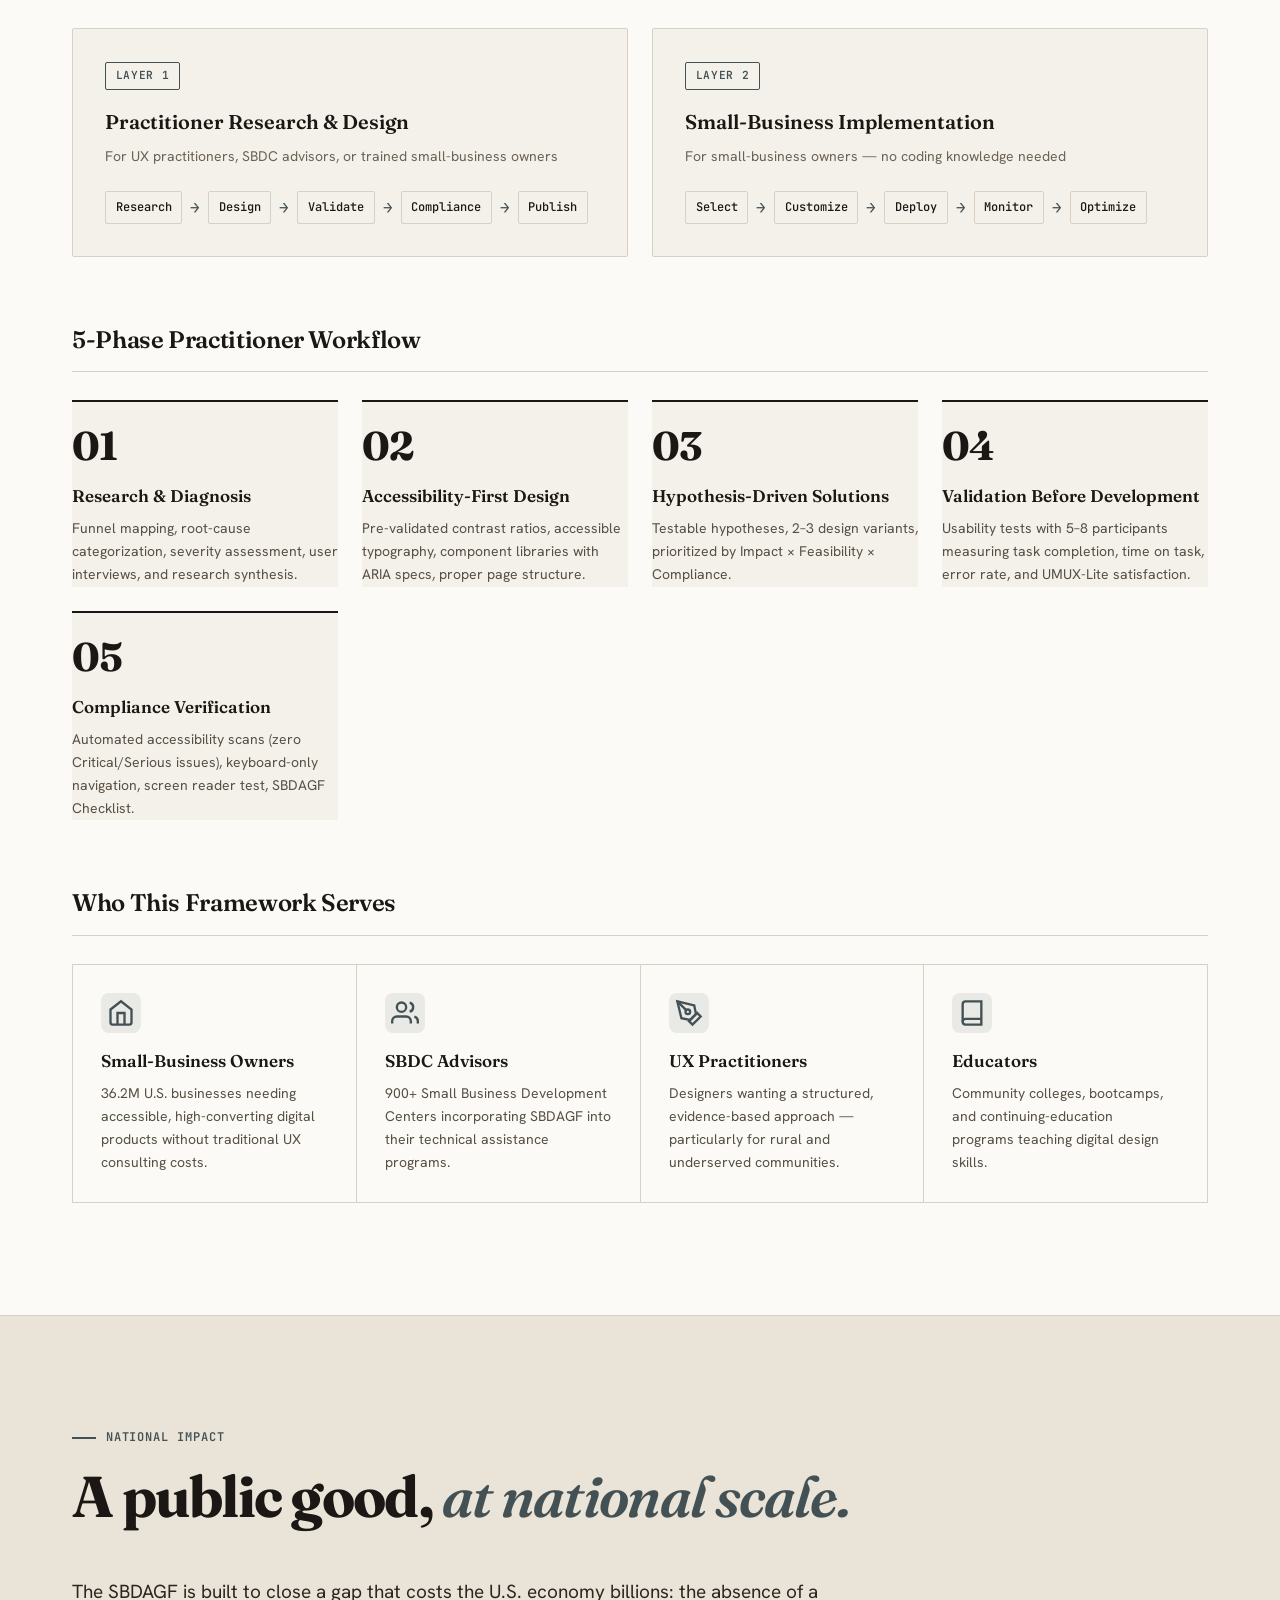
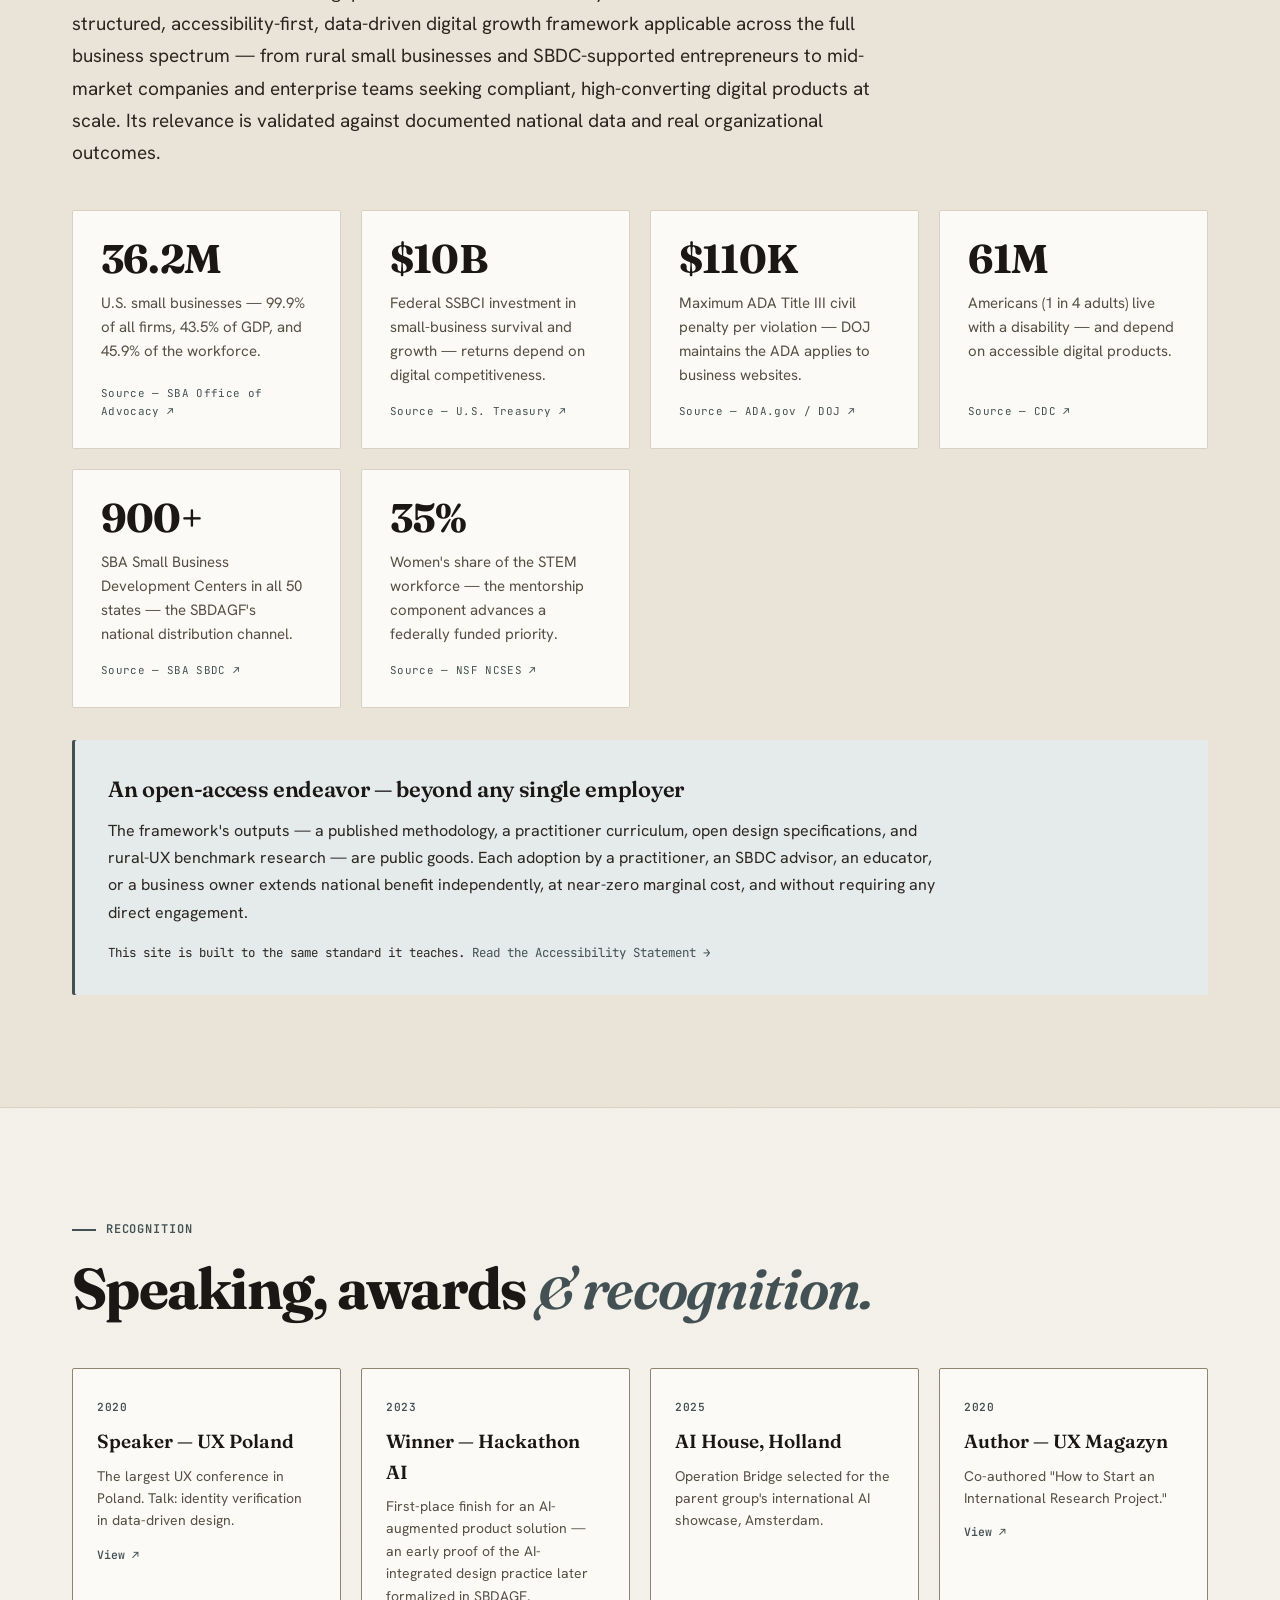
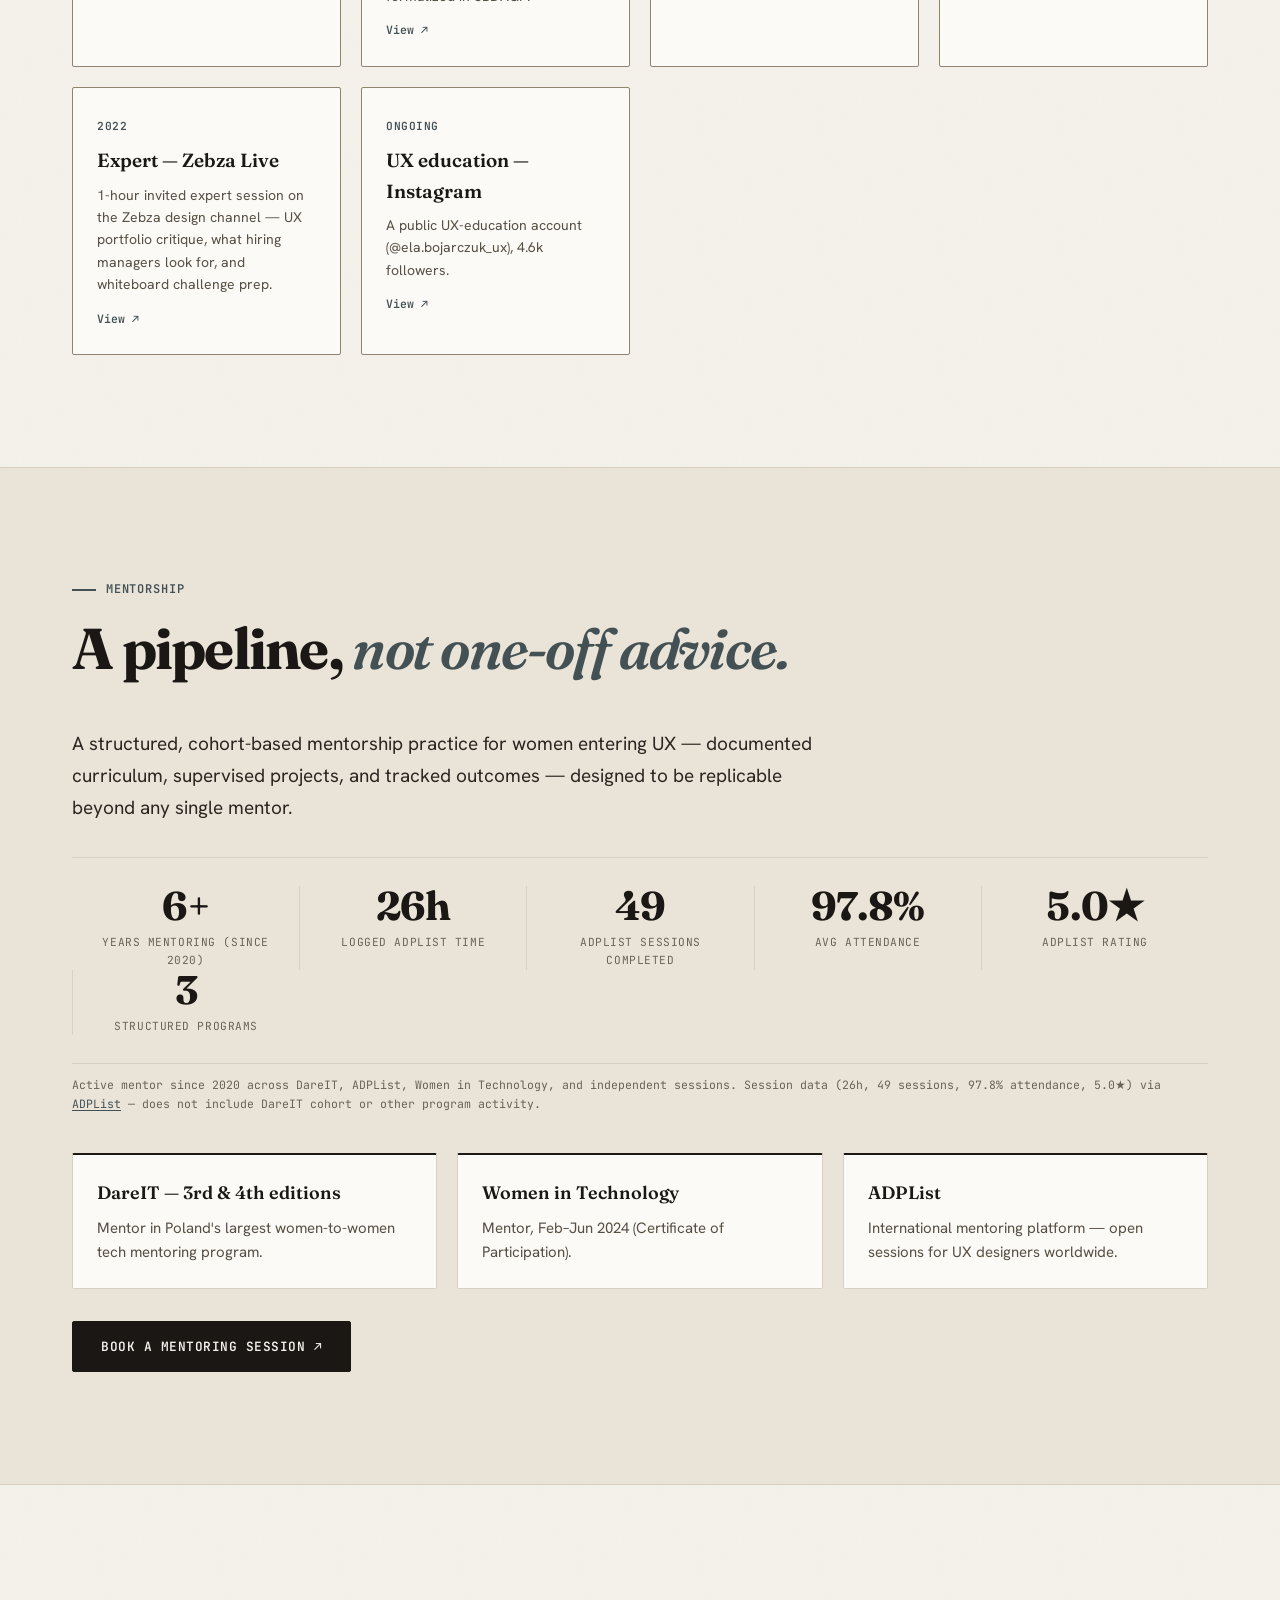
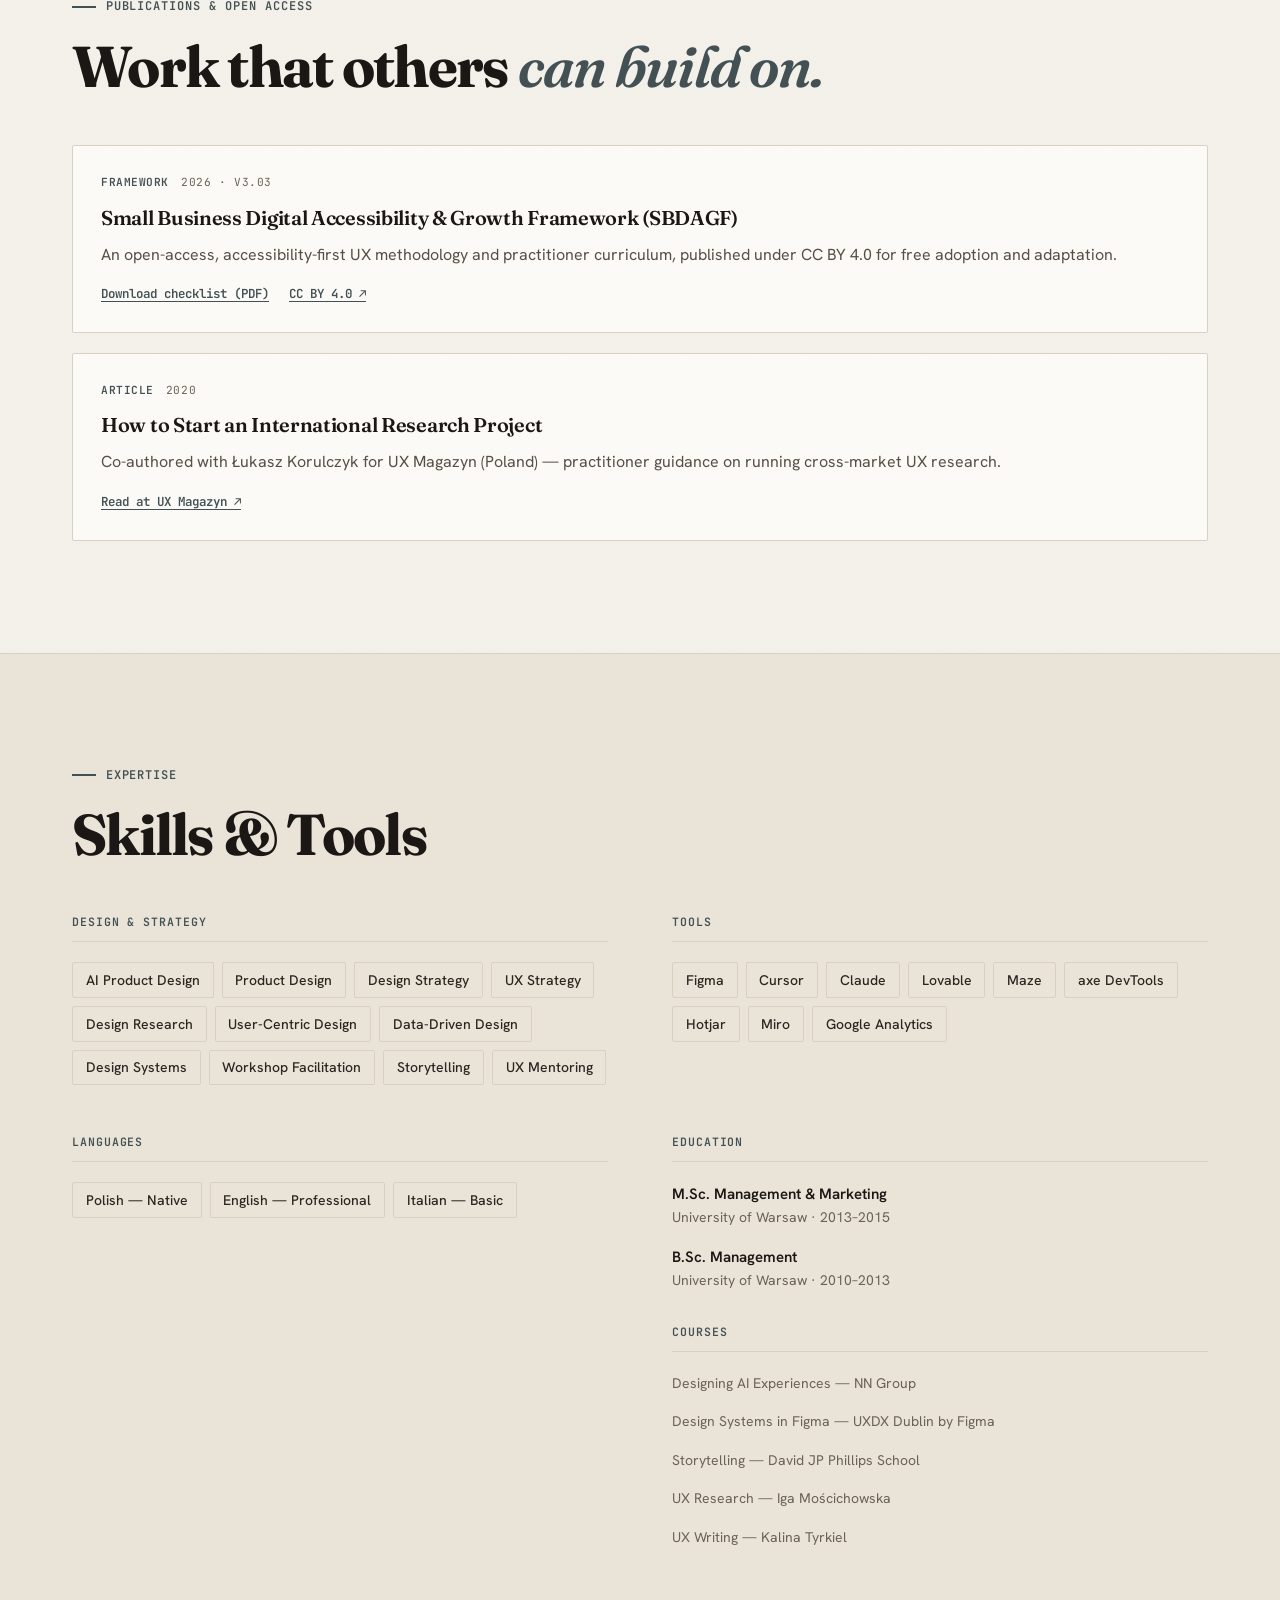
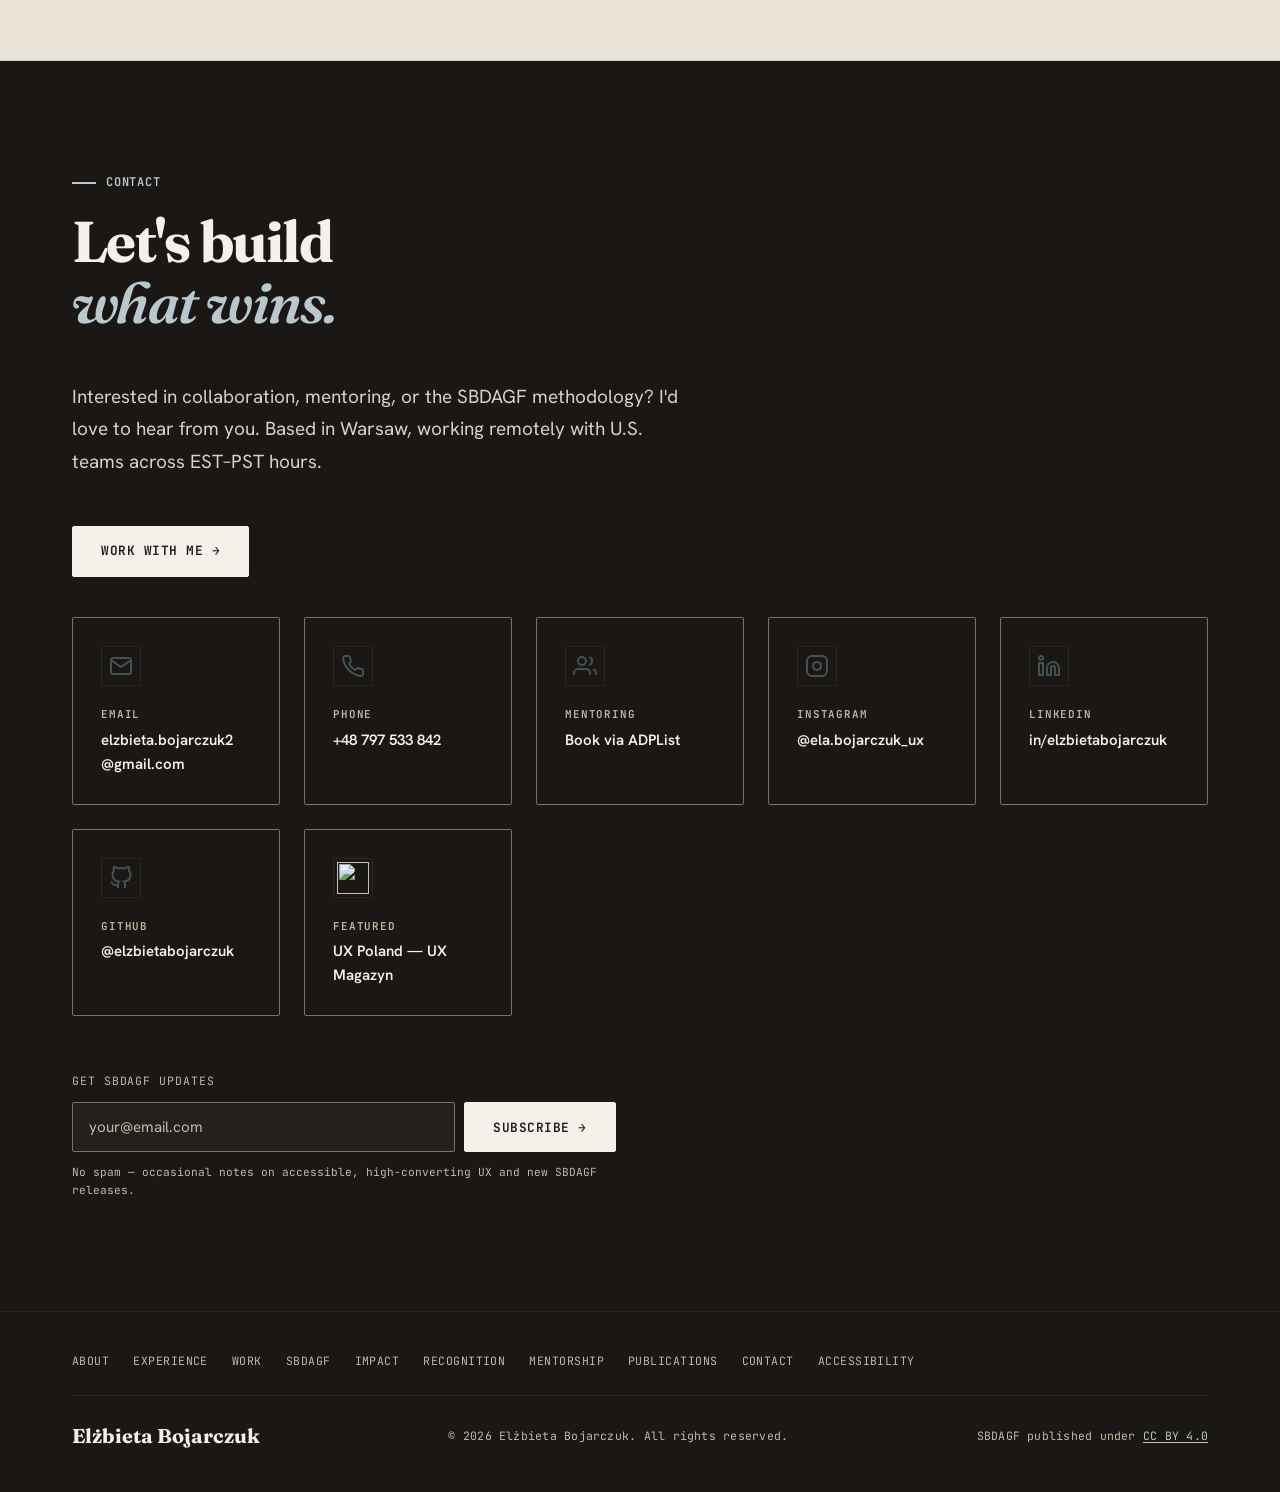
==== commit 5b2232b7: "Remove PDF · SBDAGF caption from download button Co-Authored-By: Claude Sonnet 4.6 <noreply@anthropi" ====
--- a/index.html
+++ b/index.html
@@ -125,8 +125,8 @@
         <li><a href="#sbdagf">SBDAGF</a></li>
         <li><a href="#impact">Impact</a></li>
         <li><a href="#recognition">Recognition</a></li>
+        <li><a href="#mentorship">Mentorship</a></li>
         <li><a href="#publications">Publications</a></li>
-        <li><a href="#mentorship">Mentorship</a></li>
         <li><a href="#contact">Contact</a></li>
       </ul>
       <button class="nav-toggle" aria-label="Toggle navigation menu" aria-expanded="false" aria-controls="nav-links-id">
@@ -371,7 +371,6 @@
           <a class="pdf-download reveal" href="SBDAGF_practitioner_checklist.pdf" download>
             <svg class="pdf-download-icon" viewBox="0 0 24 24" fill="none" stroke="currentColor" stroke-width="2" width="24" height="24" aria-hidden="true"><path d="M21 15v4a2 2 0 0 1-2 2H5a2 2 0 0 1-2-2v-4"/><polyline points="7 10 12 15 17 10"/><line x1="12" y1="15" x2="12" y2="3"/></svg>
             <span class="pdf-download-label">Download the Practitioner Checklist</span>
-            <span class="pdf-download-meta">PDF · SBDAGF</span>
           </a>
         </div>
 
@@ -604,8 +603,62 @@
       </div>
     </section>
 
+    <!-- ── Mentorship ── -->
+    <section id="mentorship" class="section section-alt" aria-labelledby="mentorship-heading">
+      <div class="container">
+        <div class="section-label reveal">Mentorship</div>
+        <h2 id="mentorship-heading" class="section-heading reveal">A pipeline, <em>not one-off advice.</em></h2>
+        <p class="lead mentor-lead reveal">A structured, cohort-based mentorship practice for women entering UX — documented curriculum, supervised projects, and tracked outcomes — designed to be replicable beyond any single mentor.</p>
+
+        <div class="mentor-stats reveal" aria-label="Mentoring activity">
+          <div class="mentor-stat">
+            <span class="mentor-stat-num">6+</span>
+            <span class="mentor-stat-label">Years mentoring (since 2020)</span>
+          </div>
+          <div class="mentor-stat">
+            <span class="mentor-stat-num">26h</span>
+            <span class="mentor-stat-label">Logged ADPList time</span>
+          </div>
+          <div class="mentor-stat">
+            <span class="mentor-stat-num">49</span>
+            <span class="mentor-stat-label">ADPList sessions completed</span>
+          </div>
+          <div class="mentor-stat">
+            <span class="mentor-stat-num">97.8%</span>
+            <span class="mentor-stat-label">Avg attendance</span>
+          </div>
+          <div class="mentor-stat">
+            <span class="mentor-stat-num">5.0★</span>
+            <span class="mentor-stat-label">ADPList rating</span>
+          </div>
+          <div class="mentor-stat">
+            <span class="mentor-stat-num">3</span>
+            <span class="mentor-stat-label">Structured programs</span>
+          </div>
+        </div>
+        <p class="mentor-source reveal">Active mentor since 2020 across DareIT, ADPList, Women in Technology, and independent sessions. Session data (26h, 49 sessions, 97.8% attendance, 5.0★) via <a href="https://adplist.org/mentors/elzbieta-bojarczuk" target="_blank" rel="noopener noreferrer">ADPList</a> — does not include DareIT cohort or other program activity.</p>
+
+        <div class="mentor-grid">
+          <div class="mentor-card reveal">
+            <h3>DareIT — 3rd &amp; 4th editions</h3>
+            <p>Mentor in Poland's largest women-to-women tech mentoring program.</p>
+          </div>
+          <div class="mentor-card reveal reveal--delay-1">
+            <h3>Women in Technology</h3>
+            <p>Mentor, Feb–Jun 2024 (Certificate of Participation).</p>
+          </div>
+          <div class="mentor-card reveal reveal--delay-2">
+            <h3>ADPList</h3>
+            <p>International mentoring platform — open sessions for UX designers worldwide.</p>
+          </div>
+        </div>
+
+        <a class="btn btn-primary mentor-cta reveal" href="https://adplist.org/mentors/elzbieta-bojarczuk" target="_blank" rel="noopener noreferrer">Book a mentoring session ↗</a>
+      </div>
+    </section>
+
     <!-- ── Publications ── -->
-    <section id="publications" class="section section-alt" aria-labelledby="publications-heading">
+    <section id="publications" class="section" aria-labelledby="publications-heading">
       <div class="container">
         <div class="section-label reveal">Publications &amp; Open Access</div>
         <h2 id="publications-heading" class="section-heading reveal">Work that others <em>can build on.</em></h2>
@@ -629,60 +682,6 @@
             </div>
           </li>
         </ul>
-      </div>
-    </section>
-
-    <!-- ── Mentorship ── -->
-    <section id="mentorship" class="section" aria-labelledby="mentorship-heading">
-      <div class="container">
-        <div class="section-label reveal">Mentorship</div>
-        <h2 id="mentorship-heading" class="section-heading reveal">A pipeline, <em>not one-off advice.</em></h2>
-        <p class="lead mentor-lead reveal">A structured, cohort-based mentorship practice for women entering UX — documented curriculum, supervised projects, and tracked outcomes — designed to be replicable beyond any single mentor.</p>
-
-        <div class="mentor-stats reveal" aria-label="Mentoring activity">
-          <div class="mentor-stat">
-            <span class="mentor-stat-num">6+</span>
-            <span class="mentor-stat-label">Years mentoring (since 2020)</span>
-          </div>
-          <div class="mentor-stat">
-            <span class="mentor-stat-num">26h</span>
-            <span class="mentor-stat-label">Logged ADPList time</span>
-          </div>
-          <div class="mentor-stat">
-            <span class="mentor-stat-num">49</span>
-            <span class="mentor-stat-label">ADPList sessions completed</span>
-          </div>
-          <div class="mentor-stat">
-            <span class="mentor-stat-num">97.8%</span>
-            <span class="mentor-stat-label">Avg attendance</span>
-          </div>
-          <div class="mentor-stat">
-            <span class="mentor-stat-num">5.0★</span>
-            <span class="mentor-stat-label">ADPList rating</span>
-          </div>
-          <div class="mentor-stat">
-            <span class="mentor-stat-num">3</span>
-            <span class="mentor-stat-label">Structured programs</span>
-          </div>
-        </div>
-        <p class="mentor-source reveal">Active mentor since 2020 across DareIT, ADPList, Women in Technology, and independent sessions. Session data (26h, 49 sessions, 97.8% attendance, 5.0★) via <a href="https://adplist.org/mentors/elzbieta-bojarczuk" target="_blank" rel="noopener noreferrer">ADPList</a> — does not include DareIT cohort or other program activity.</p>
-
-        <div class="mentor-grid">
-          <div class="mentor-card reveal">
-            <h3>DareIT — 3rd &amp; 4th editions</h3>
-            <p>Mentor in Poland's largest women-to-women tech mentoring program.</p>
-          </div>
-          <div class="mentor-card reveal reveal--delay-1">
-            <h3>Women in Technology</h3>
-            <p>Mentor, Feb–Jun 2024 (Certificate of Participation).</p>
-          </div>
-          <div class="mentor-card reveal reveal--delay-2">
-            <h3>ADPList</h3>
-            <p>International mentoring platform — open sessions for UX designers worldwide.</p>
-          </div>
-        </div>
-
-        <a class="btn btn-primary mentor-cta reveal" href="https://adplist.org/mentors/elzbieta-bojarczuk" target="_blank" rel="noopener noreferrer">Book a mentoring session ↗</a>
       </div>
     </section>
 
@@ -838,8 +837,8 @@
         <a href="#sbdagf">SBDAGF</a>
         <a href="#impact">Impact</a>
         <a href="#recognition">Recognition</a>
+        <a href="#mentorship">Mentorship</a>
         <a href="#publications">Publications</a>
-        <a href="#mentorship">Mentorship</a>
         <a href="#contact">Contact</a>
         <a href="accessibility.html">Accessibility</a>
       </nav>
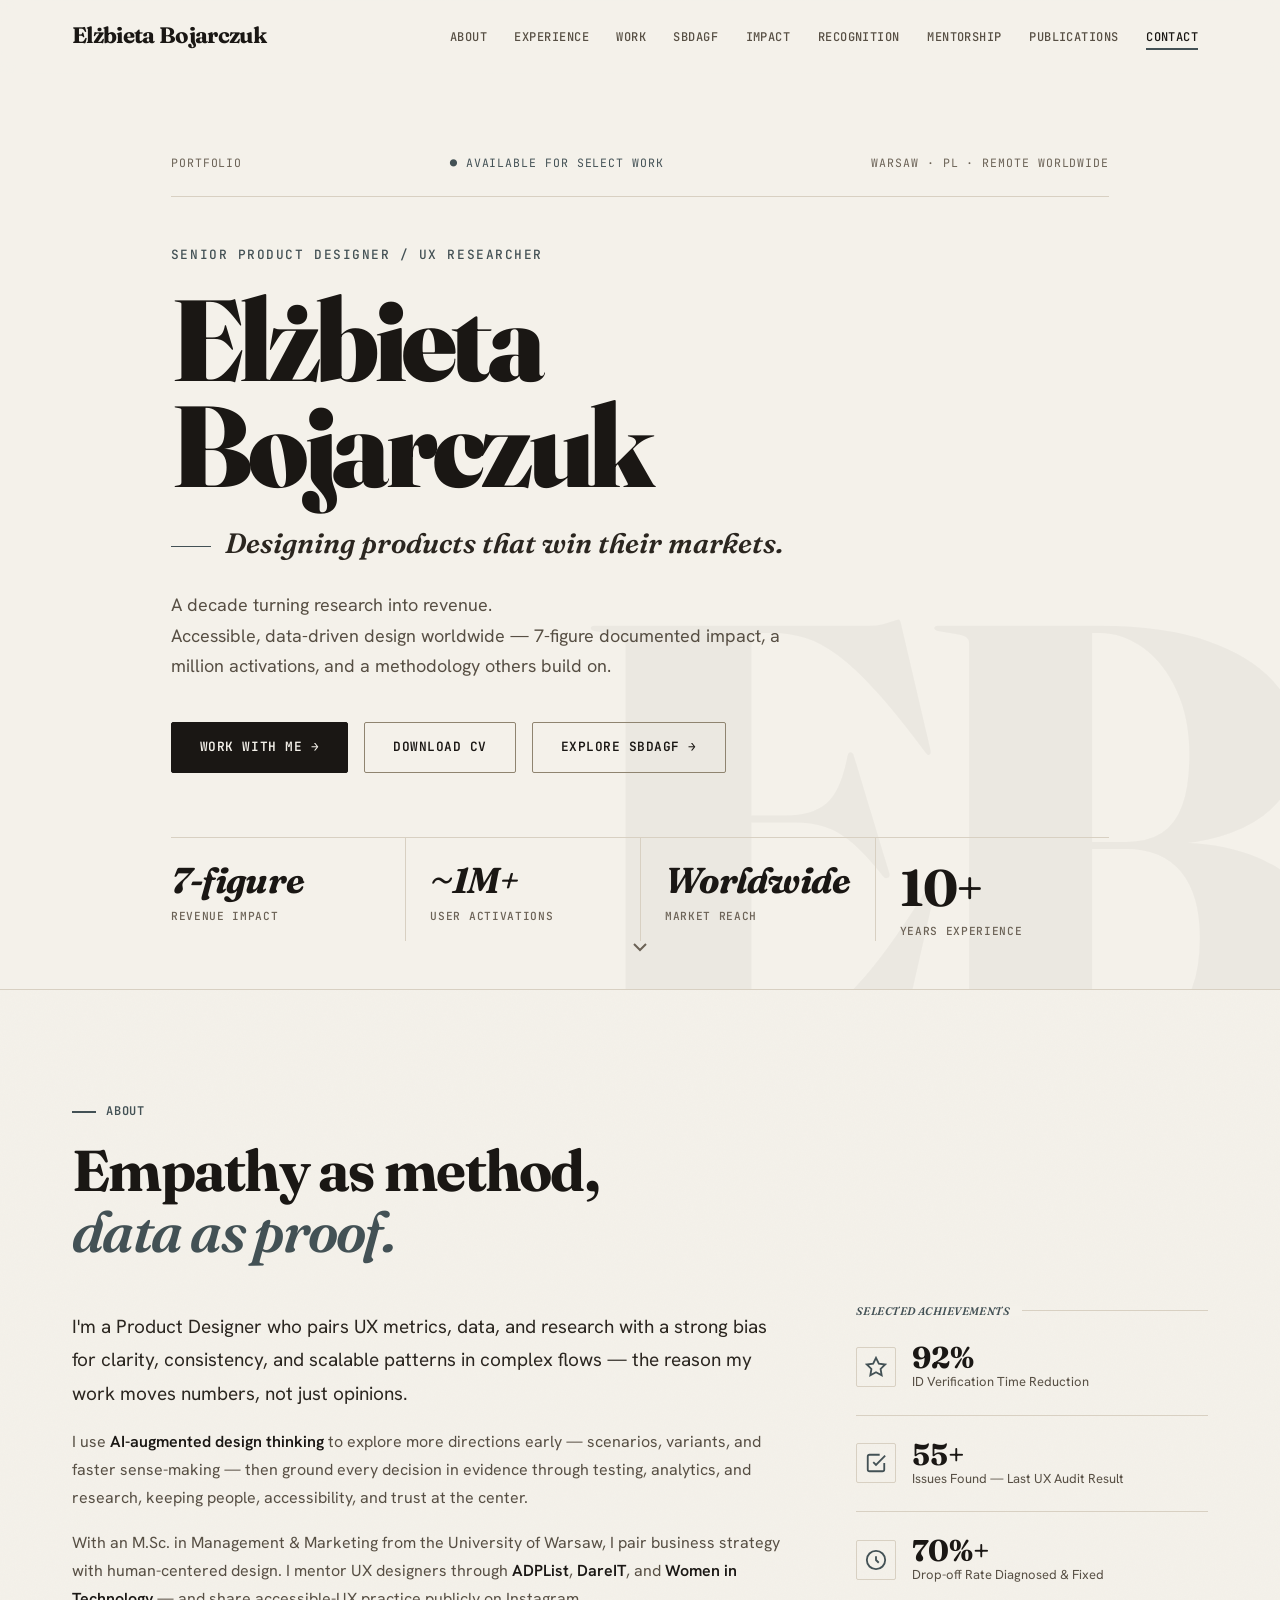
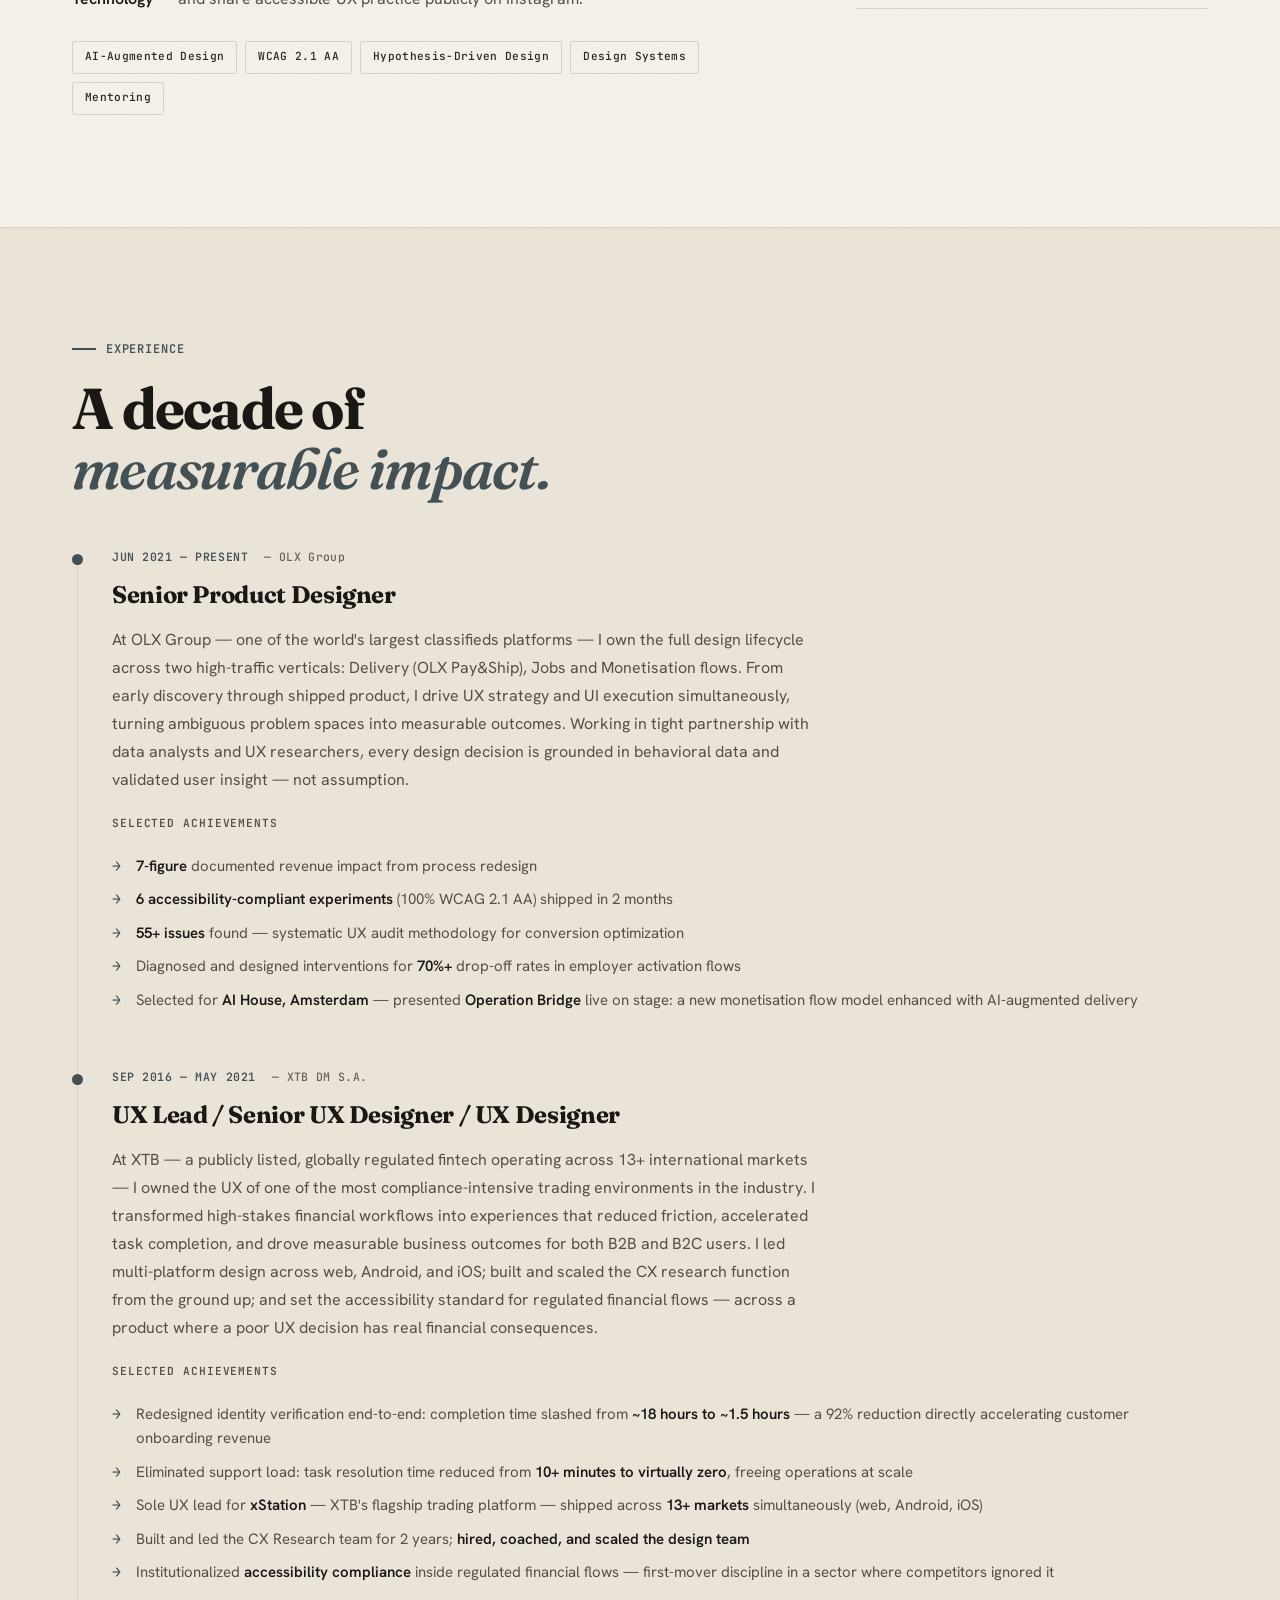
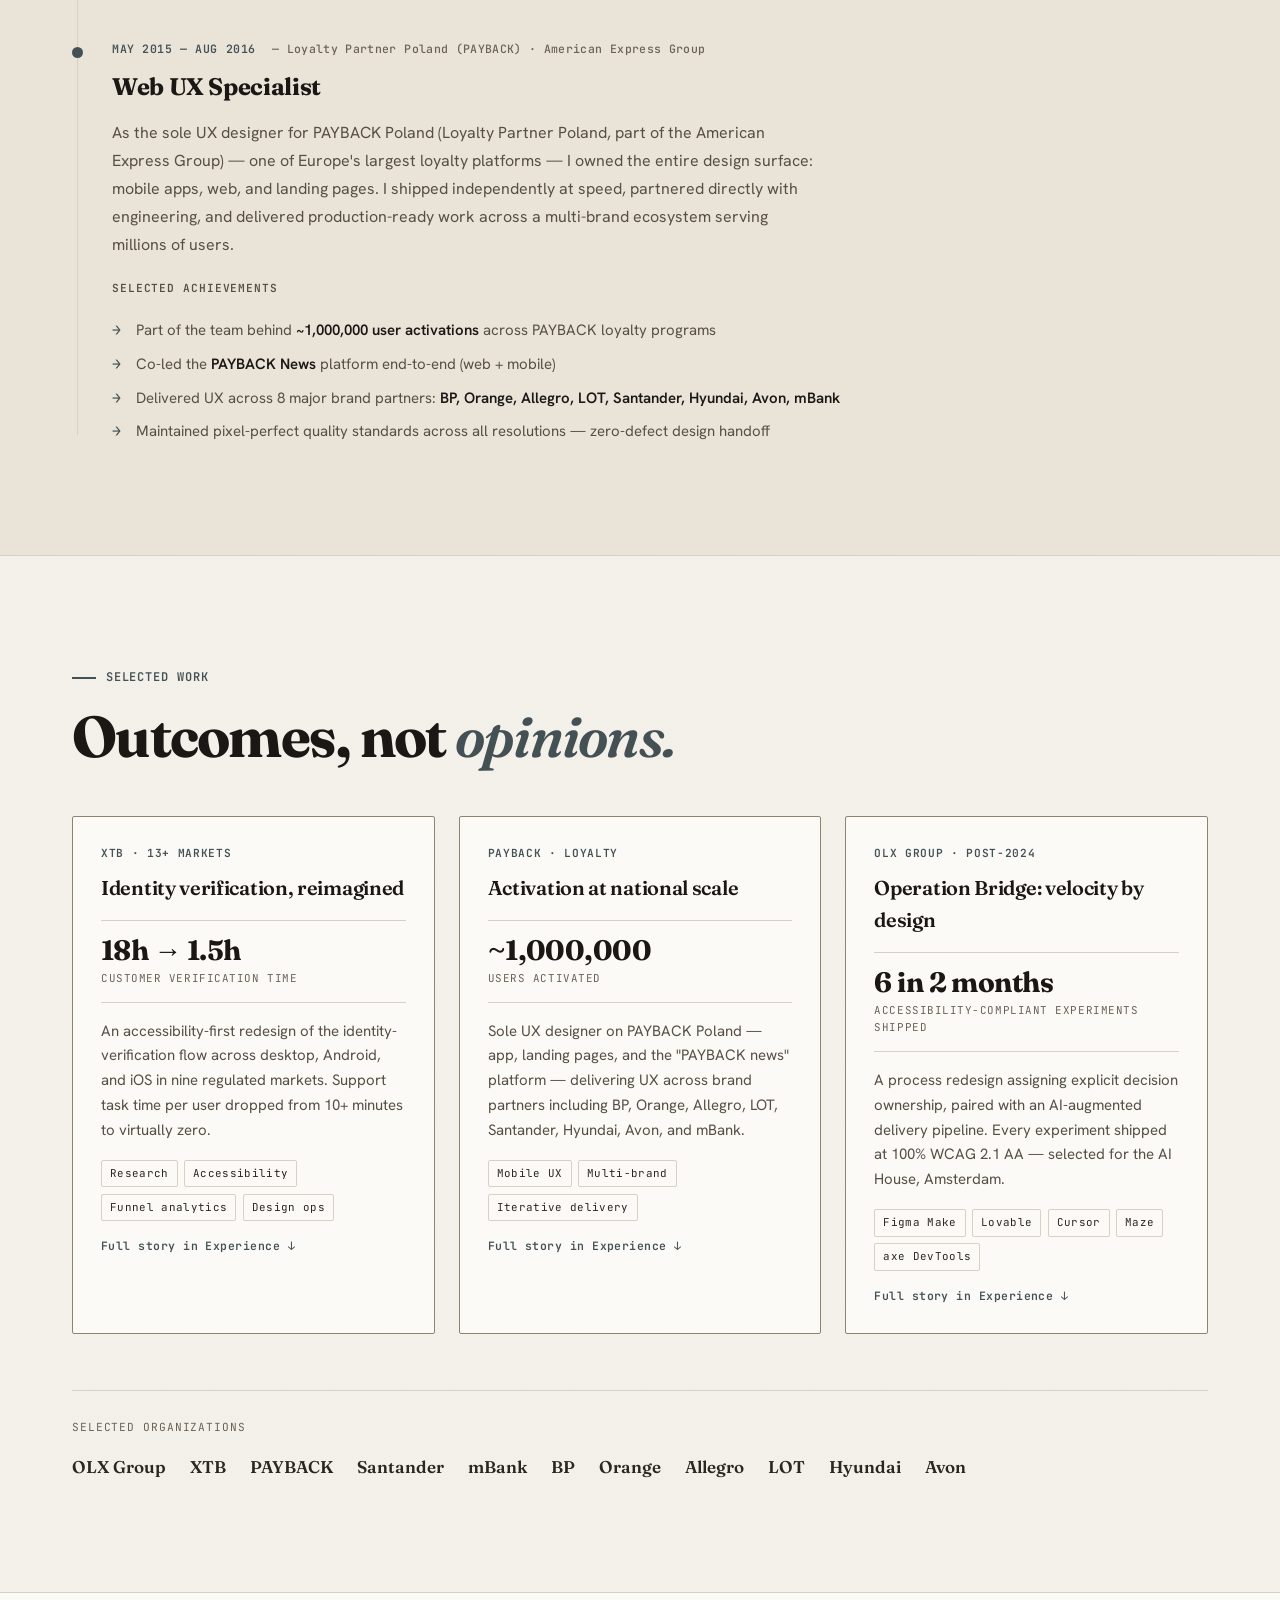
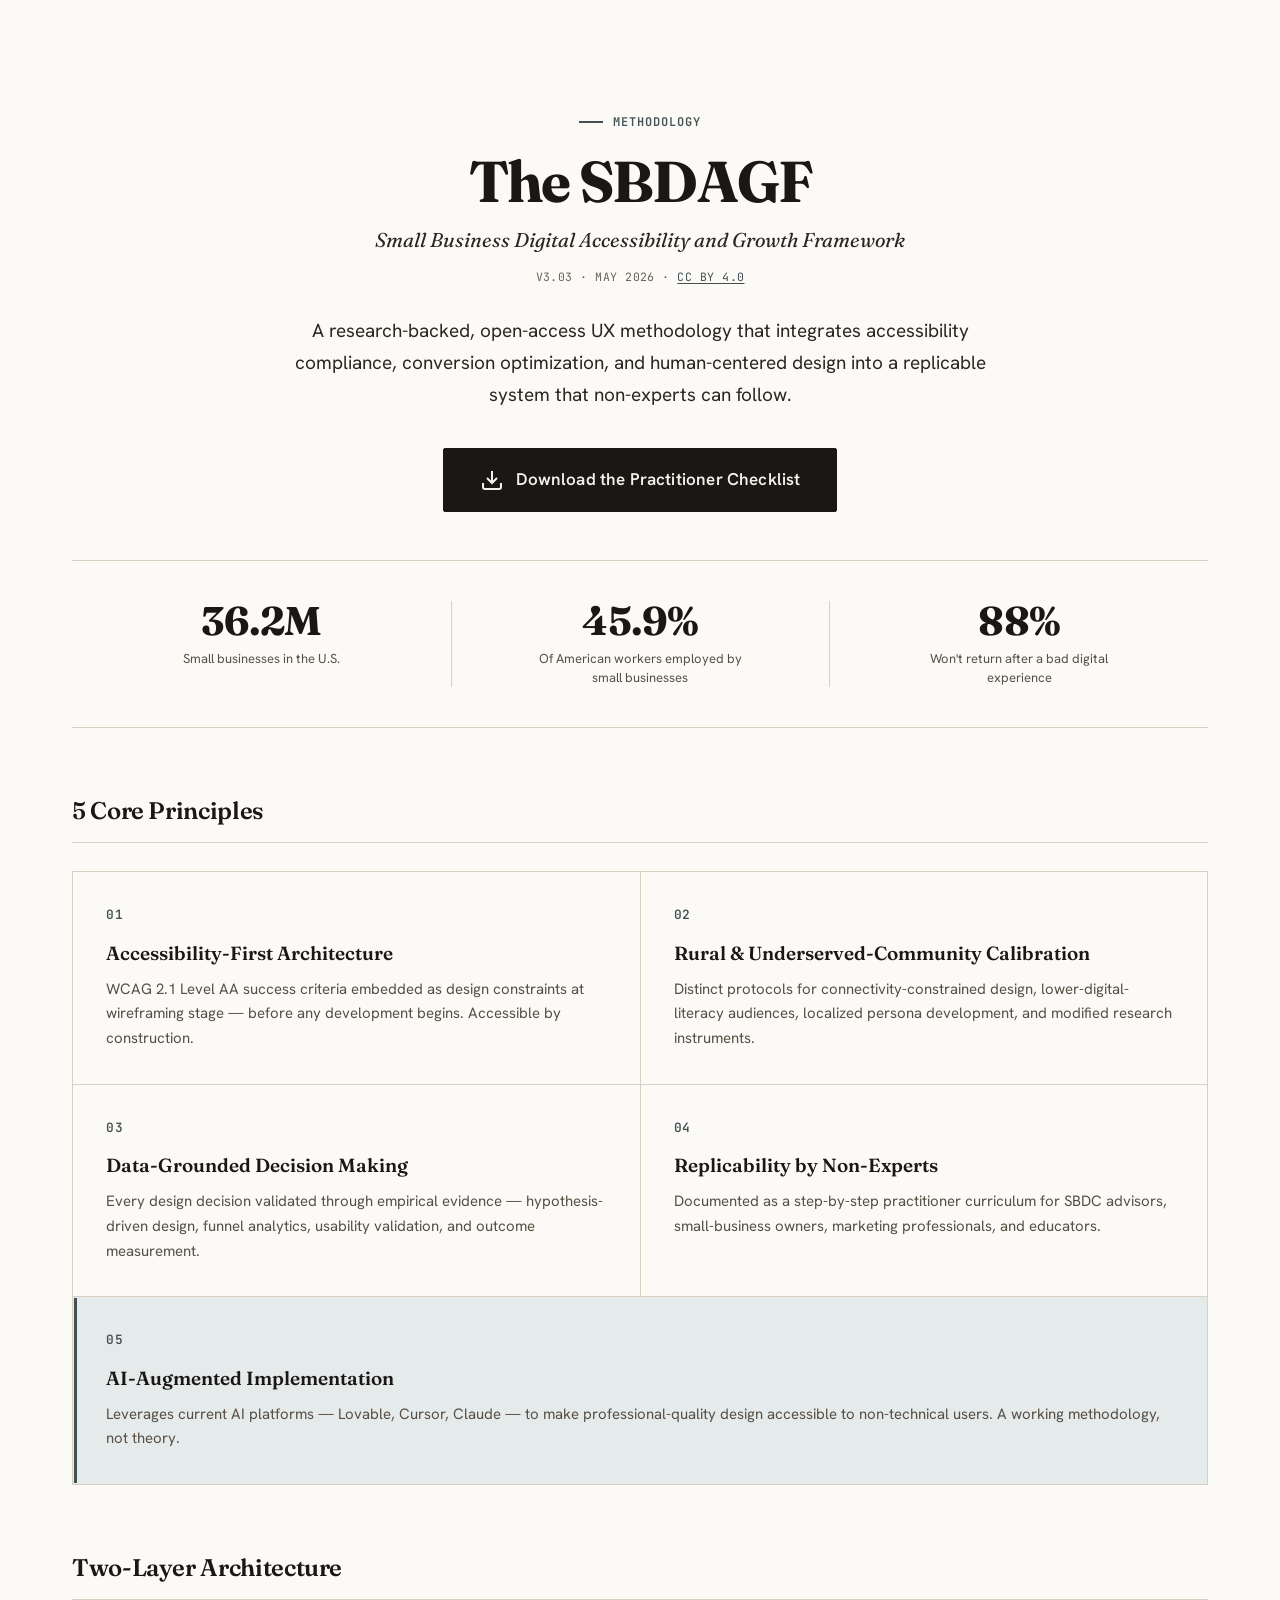
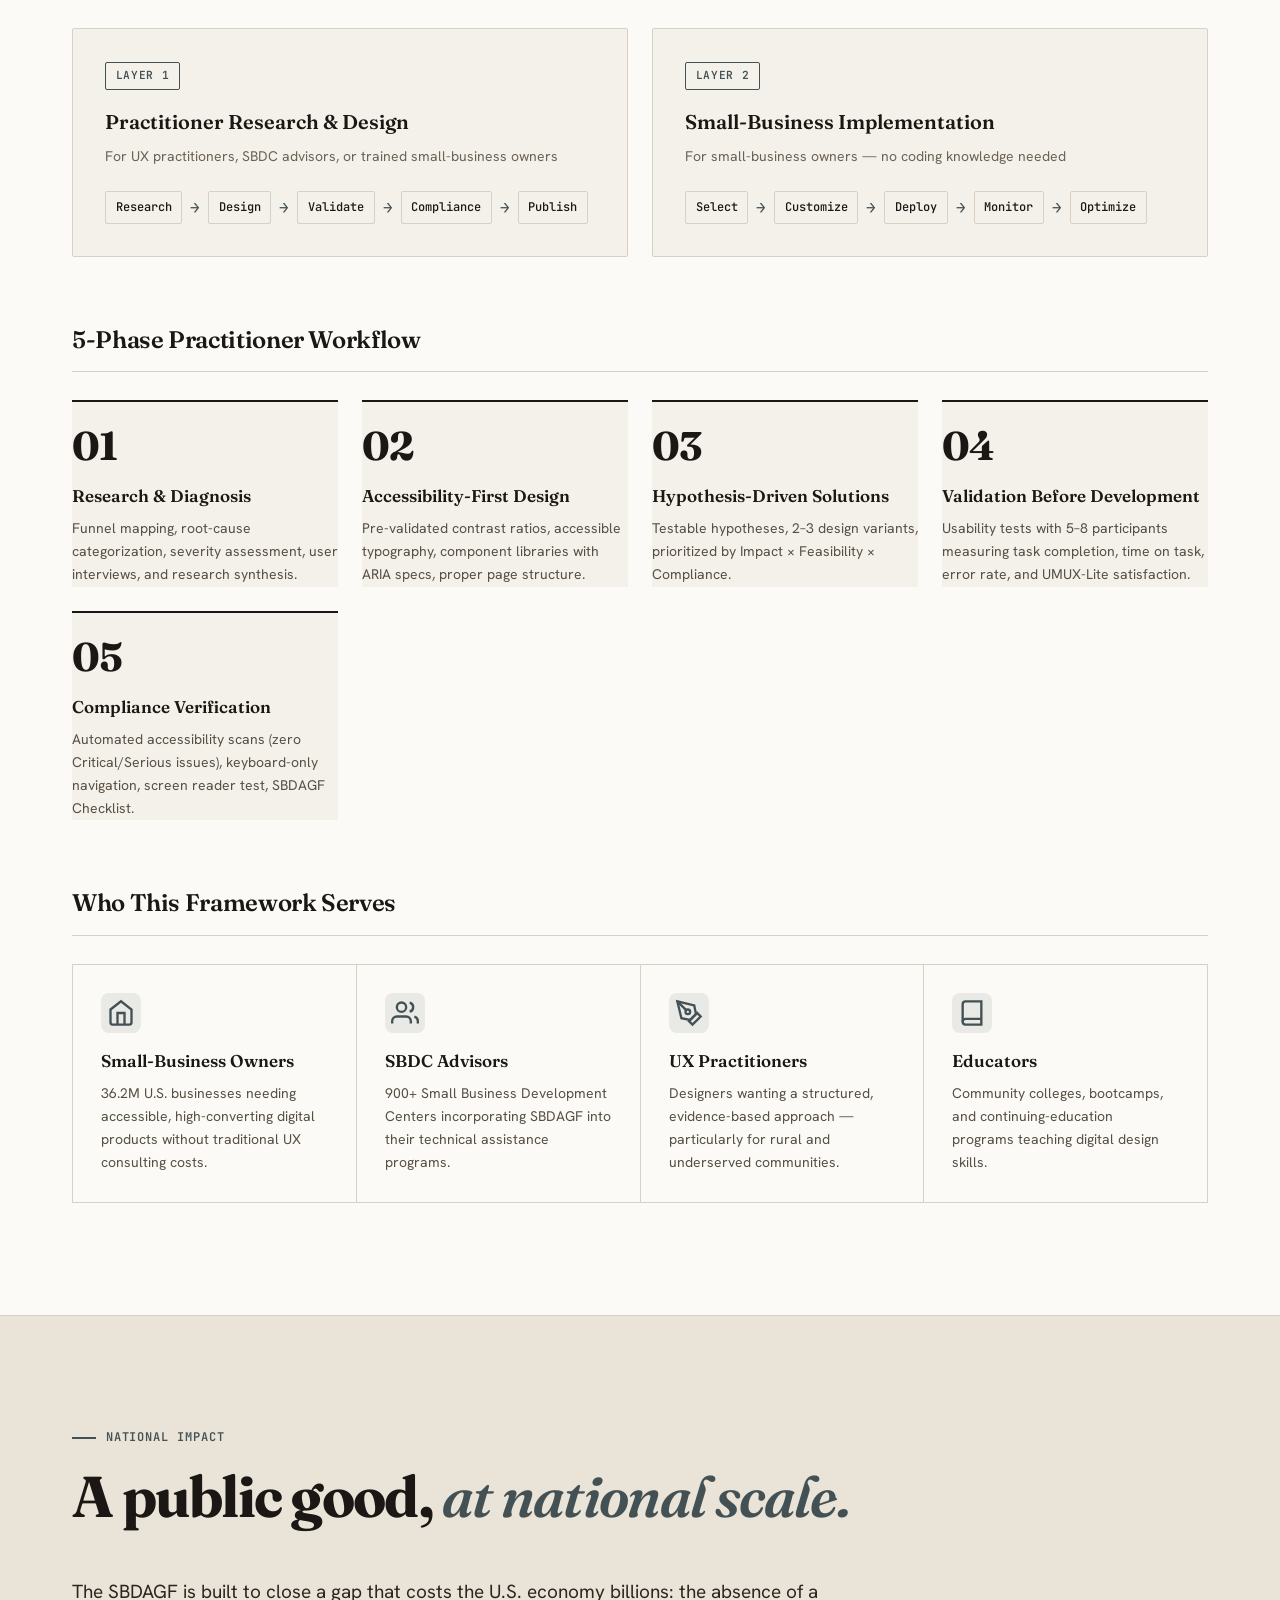
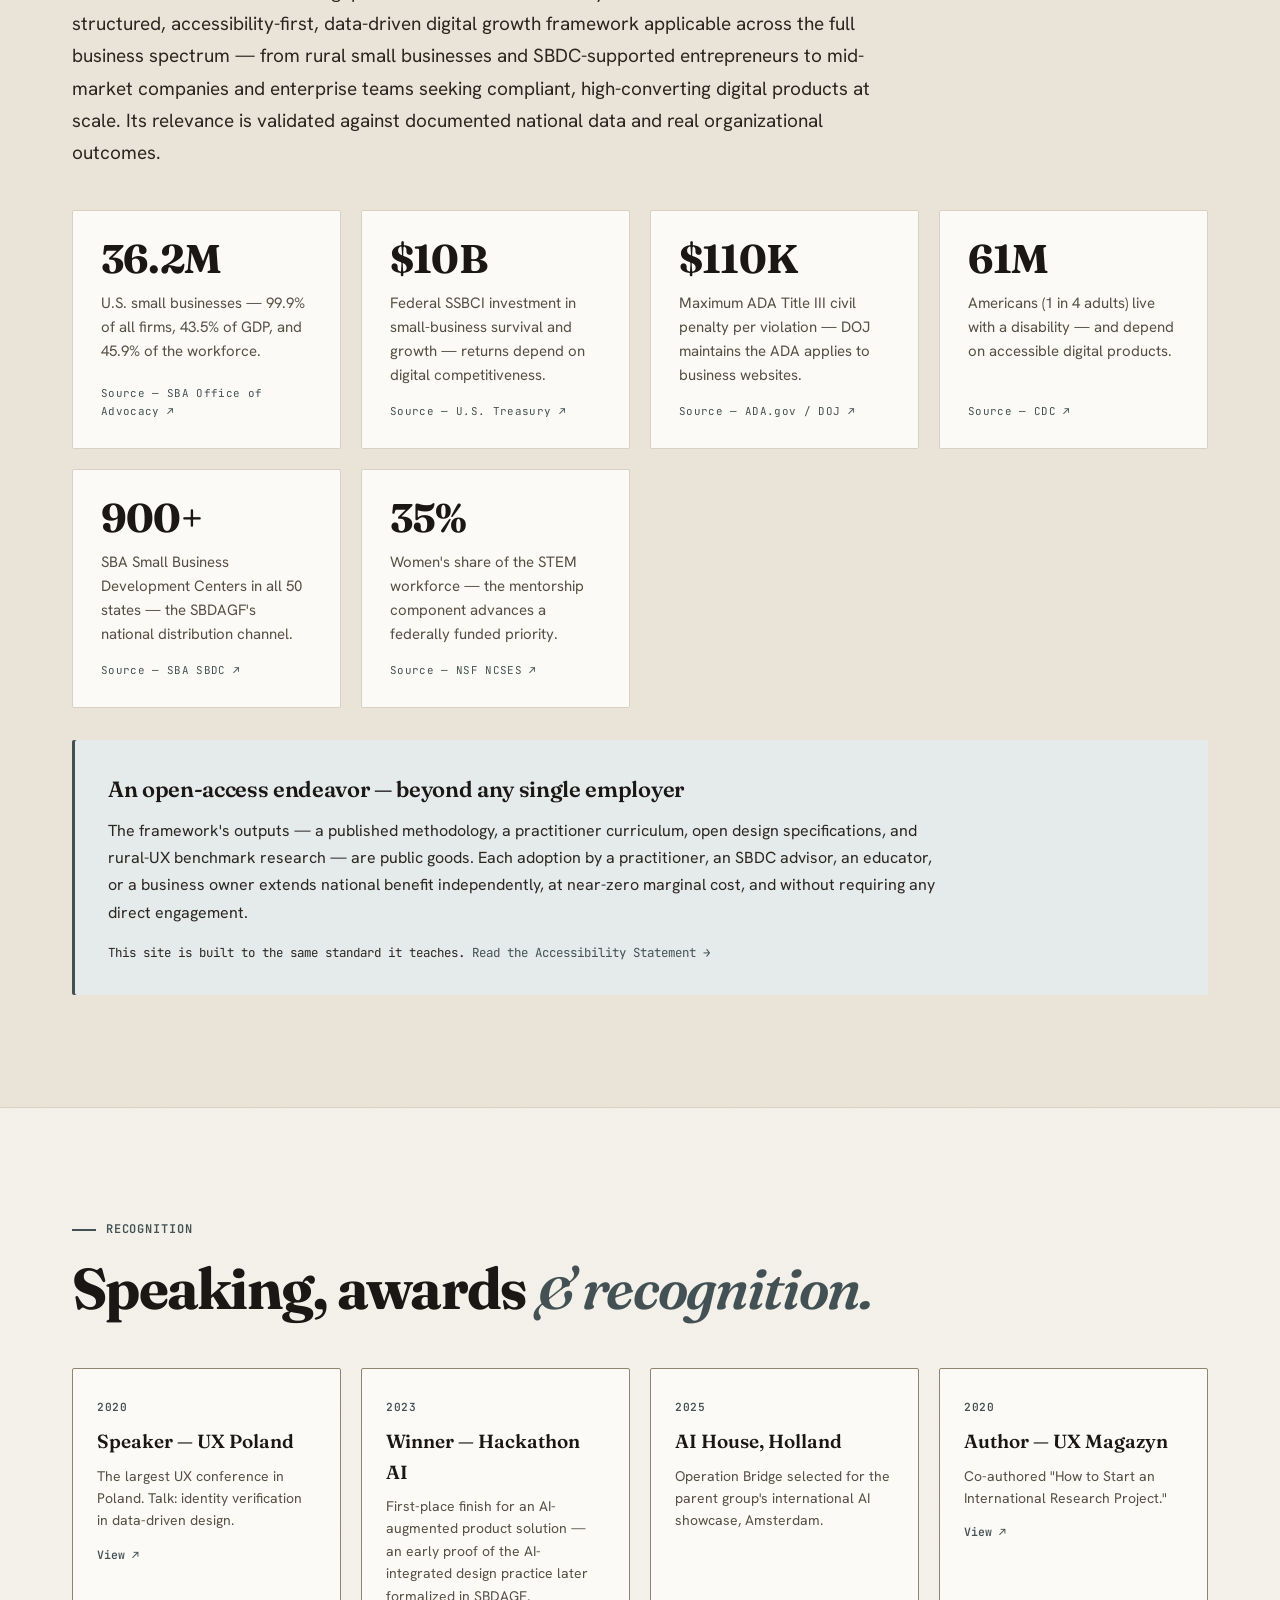
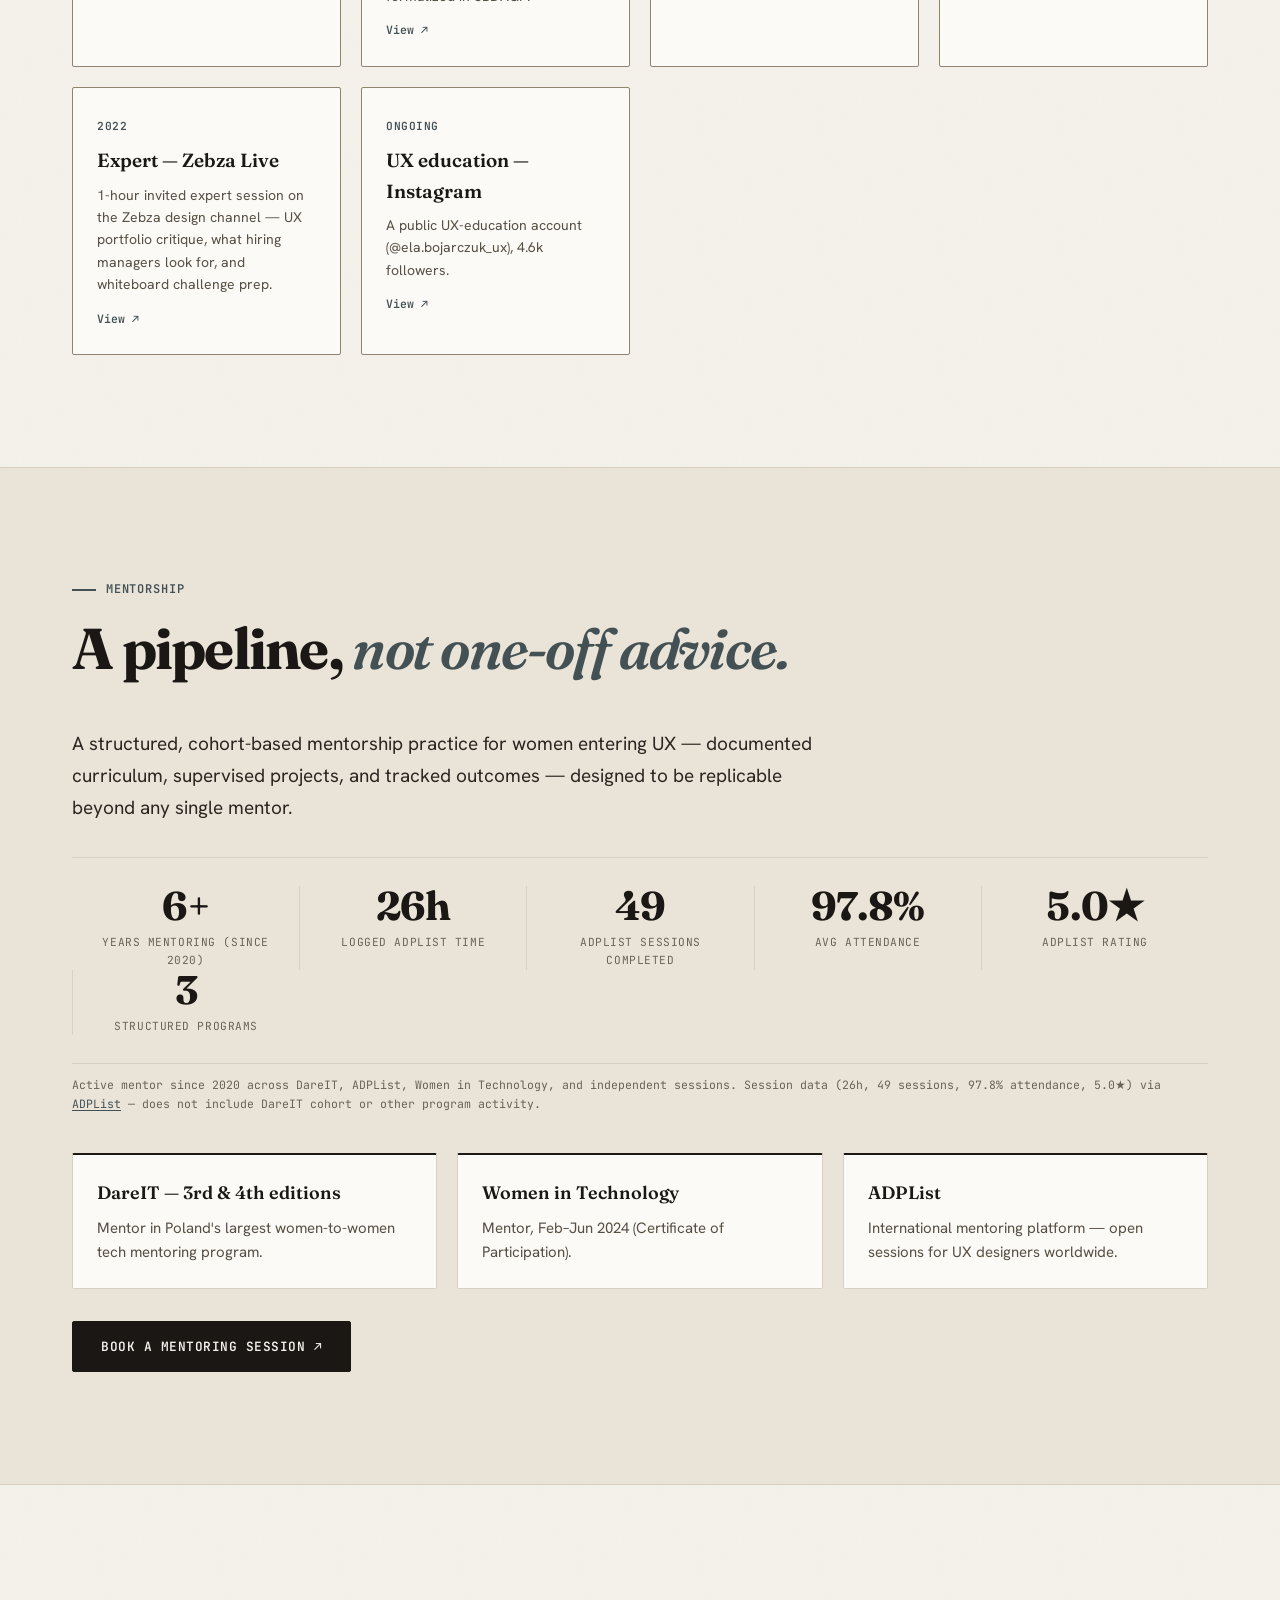
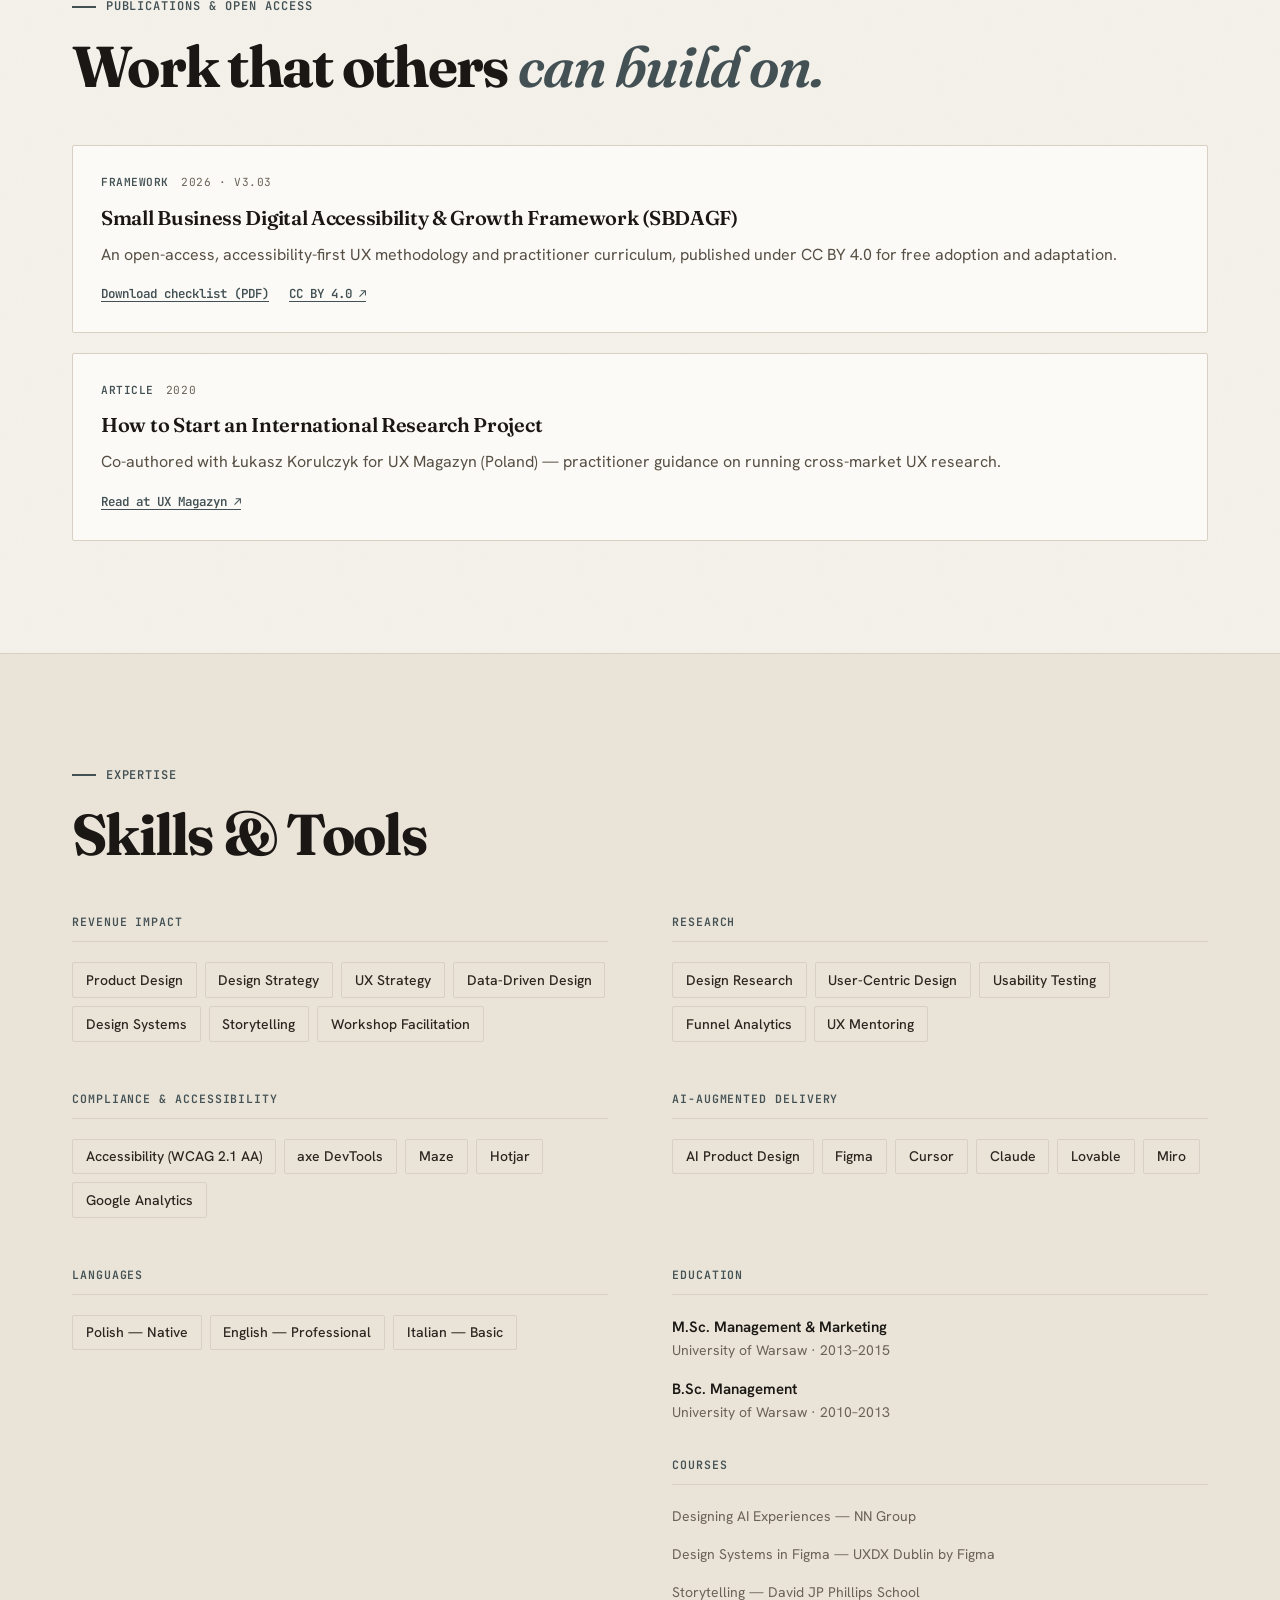
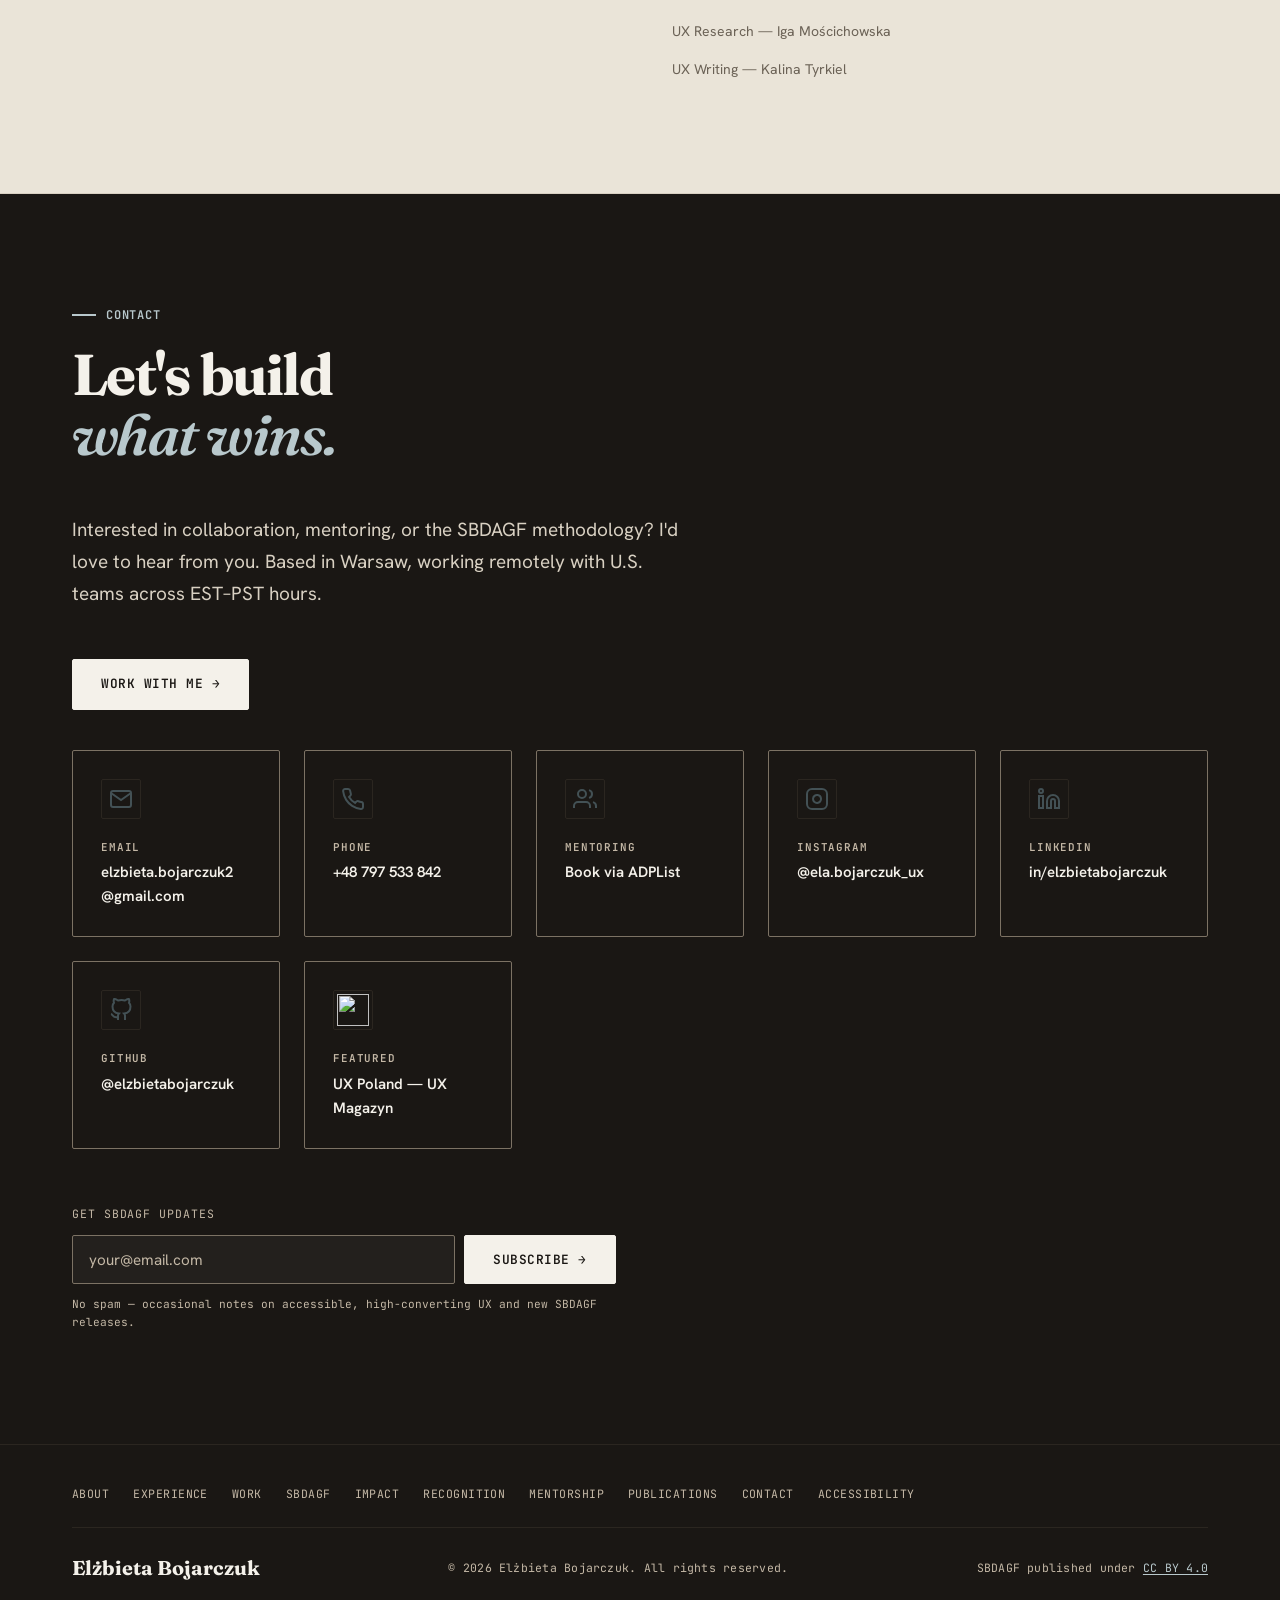
==== commit 4bf1ca08: "Add Google Search Console verification meta tag Co-Authored-By: Claude Sonnet 4.6 <noreply@anthropic" ====
--- a/index.html
+++ b/index.html
@@ -4,8 +4,9 @@
   <meta charset="UTF-8">
   <meta name="viewport" content="width=device-width, initial-scale=1.0, viewport-fit=cover">
   <title>Elżbieta Bojarczuk — Senior Product Designer & UX Researcher</title>
-  <meta name="description" content="Elżbieta Bojarczuk is a Senior Product Designer with 10+ years building accessible, data-driven digital products across worldwide markets. Documented multi-million-dollar revenue impact. Creator of the SBDAGF methodology.">
+  <meta name="description" content="Elżbieta Bojarczuk — Senior Product Designer with 10+ years delivering 7-figure revenue impact across fintech, e-commerce, and loyalty platforms worldwide. Creator of SBDAGF. Featured at AI House, Amsterdam. Available for select work.">
   <meta name="author" content="Elżbieta Bojarczuk">
+  <meta name="google-site-verification" content="NZpEk988P-5L6dLWpuzFnu5tGf-p5oRGyec5QzGR8EM">
   <meta name="robots" content="index, follow, max-image-preview:large, max-snippet:-1, max-video-preview:-1">
   <meta name="theme-color" content="#f4f1ea">
   <meta name="apple-mobile-web-app-title" content="Elżbieta Bojarczuk">
@@ -22,7 +23,7 @@
   <meta property="og:site_name" content="Elżbieta Bojarczuk">
   <meta property="og:locale" content="en_US">
   <meta property="og:title" content="Elżbieta Bojarczuk — Senior Product Designer & UX Researcher">
-  <meta property="og:description" content="10+ years designing accessible, data-driven digital products across worldwide markets. Creator of the open-access SBDAGF methodology for U.S. small businesses.">
+  <meta property="og:description" content="Senior Product Designer — 7-figure documented revenue impact across fintech (XTB, 13+ markets), e-commerce (OLX Group) and loyalty (PAYBACK · American Express). Creator of SBDAGF. Featured at AI House, Amsterdam.">
   <meta property="og:image" content="https://elzbietabojarczuk.github.io/og-image.png">
   <meta property="og:image:type" content="image/png">
   <meta property="og:image:width" content="1200">
@@ -33,7 +34,7 @@
   <!-- Twitter Card -->
   <meta name="twitter:card" content="summary_large_image">
   <meta name="twitter:title" content="Elżbieta Bojarczuk — Senior Product Designer & UX Researcher">
-  <meta name="twitter:description" content="10+ years designing accessible, data-driven digital products. Creator of the open-access SBDAGF methodology.">
+  <meta name="twitter:description" content="Senior Product Designer — 7-figure revenue impact across fintech, e-commerce, loyalty platforms worldwide. Creator of SBDAGF. Featured at AI House, Amsterdam.">
   <meta name="twitter:image" content="https://elzbietabojarczuk.github.io/og-image.png">
   <meta name="twitter:image:alt" content="Elżbieta Bojarczuk — Senior Product Designer & UX Researcher">
 
@@ -56,7 +57,7 @@
     "telephone": "+48797533842",
     "address": { "@type": "PostalAddress", "addressLocality": "Warsaw", "addressCountry": "PL" },
     "alumniOf": { "@type": "CollegeOrUniversity", "name": "University of Warsaw" },
-    "knowsAbout": ["UX Research", "Product Design", "Web Accessibility", "WCAG 2.1", "Design Systems", "Conversion Optimization", "AI-Augmented Design"],
+    "knowsAbout": ["UX Research", "Product Design", "Web Accessibility", "WCAG 2.1 AA", "Design Systems", "Conversion Optimization", "AI-Augmented Design", "Fintech UX", "E-commerce Design", "Monetisation Flows", "Funnel Analytics", "Design Strategy", "UX Mentoring"],
     "sameAs": [
       "https://www.linkedin.com/in/elzbietabojarczuk",
       "https://github.com/elzbietabojarczuk",
@@ -70,7 +71,7 @@
       "name": "Product Designer",
       "occupationalCategory": "15-1255.01 Web and Digital Interface Designers"
     },
-    "award": ["Hackathon AI Winner (2023)", "Speaker, UX Poland (2020)"],
+    "award": ["AI House Amsterdam — Selected Presenter (2025)", "Hackathon AI Winner (2023)", "Speaker, UX Poland (2020)"],
     "subjectOf": {
       "@type": "Article",
       "name": "How to Start an International Research Project",
@@ -85,7 +86,7 @@
       "version": "3.03",
       "license": "https://creativecommons.org/licenses/by/4.0/",
       "url": "https://elzbietabojarczuk.github.io/#sbdagf",
-      "about": "An open-access, accessibility-first UX methodology for U.S. small businesses, designed for dissemination through the SBA Small Business Development Center network."
+      "about": "An open-access, accessibility-first UX methodology applicable across small businesses, mid-market companies, and enterprise teams — designed for compliant, high-converting digital products at scale. Disseminated through the SBA SBDC network and adopted internationally."
     }
   }
   </script>
@@ -692,33 +693,46 @@
         <h2 id="skills-heading" class="section-heading reveal">Skills &amp; Tools</h2>
         <div class="skills-grid">
           <div class="skill-group reveal">
-            <h3>Design &amp; Strategy</h3>
+            <h3>Revenue Impact</h3>
             <ul class="tag-list" role="list">
-              <li>AI Product Design</li>
               <li>Product Design</li>
               <li>Design Strategy</li>
               <li>UX Strategy</li>
+              <li>Data-Driven Design</li>
+              <li>Design Systems</li>
+              <li>Storytelling</li>
+              <li>Workshop Facilitation</li>
+            </ul>
+          </div>
+          <div class="skill-group reveal reveal--delay-1">
+            <h3>Research</h3>
+            <ul class="tag-list" role="list">
               <li>Design Research</li>
               <li>User-Centric Design</li>
-              <li>Data-Driven Design</li>
-              <li>Design Systems</li>
-              <li>Workshop Facilitation</li>
-              <li>Storytelling</li>
+              <li>Usability Testing</li>
+              <li>Funnel Analytics</li>
               <li>UX Mentoring</li>
             </ul>
           </div>
-          <div class="skill-group reveal reveal--delay-1">
-            <h3>Tools</h3>
+          <div class="skill-group reveal reveal--delay-2">
+            <h3>Compliance &amp; Accessibility</h3>
             <ul class="tag-list" role="list">
+              <li>Accessibility (WCAG 2.1 AA)</li>
+              <li>axe DevTools</li>
+              <li>Maze</li>
+              <li>Hotjar</li>
+              <li>Google Analytics</li>
+            </ul>
+          </div>
+          <div class="skill-group reveal">
+            <h3>AI-Augmented Delivery</h3>
+            <ul class="tag-list" role="list">
+              <li>AI Product Design</li>
               <li>Figma</li>
               <li>Cursor</li>
               <li>Claude</li>
               <li>Lovable</li>
-              <li>Maze</li>
-              <li>axe DevTools</li>
-              <li>Hotjar</li>
               <li>Miro</li>
-              <li>Google Analytics</li>
             </ul>
           </div>
           <div class="skill-group reveal reveal--delay-2">
